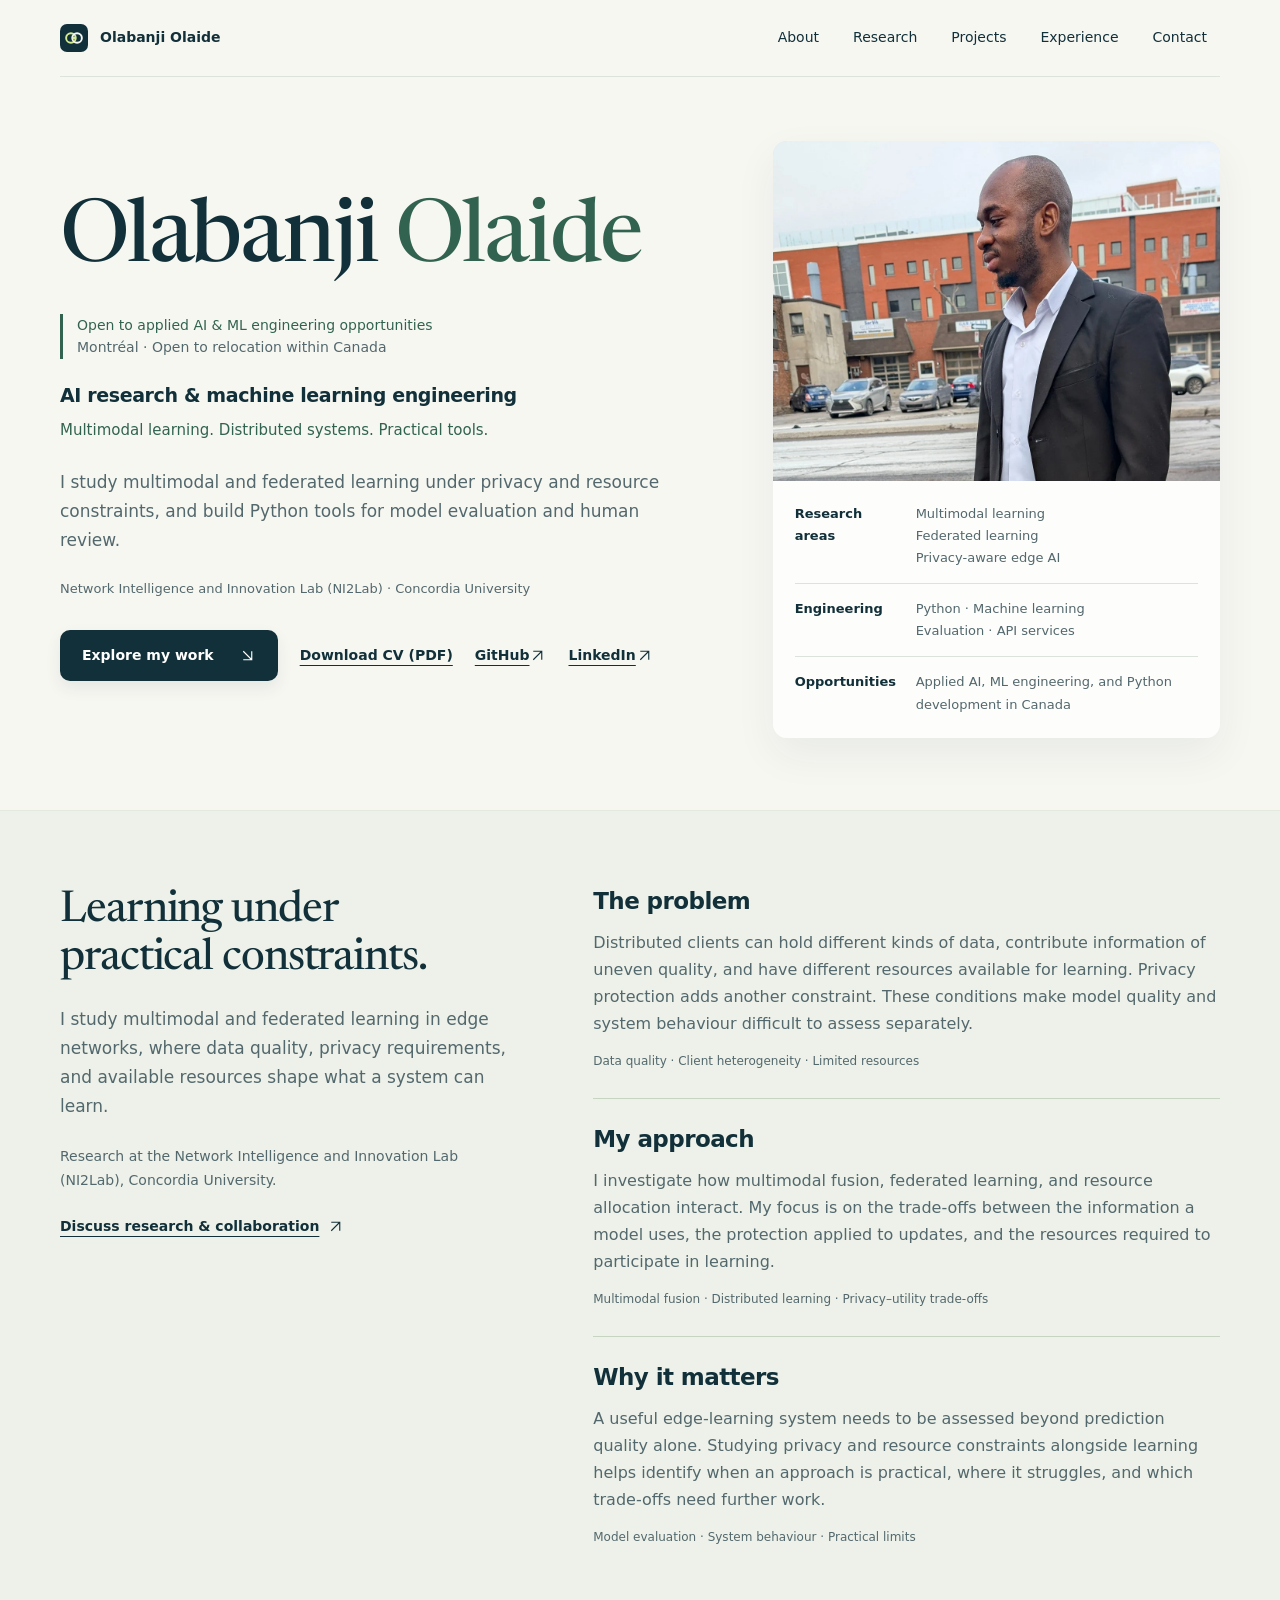
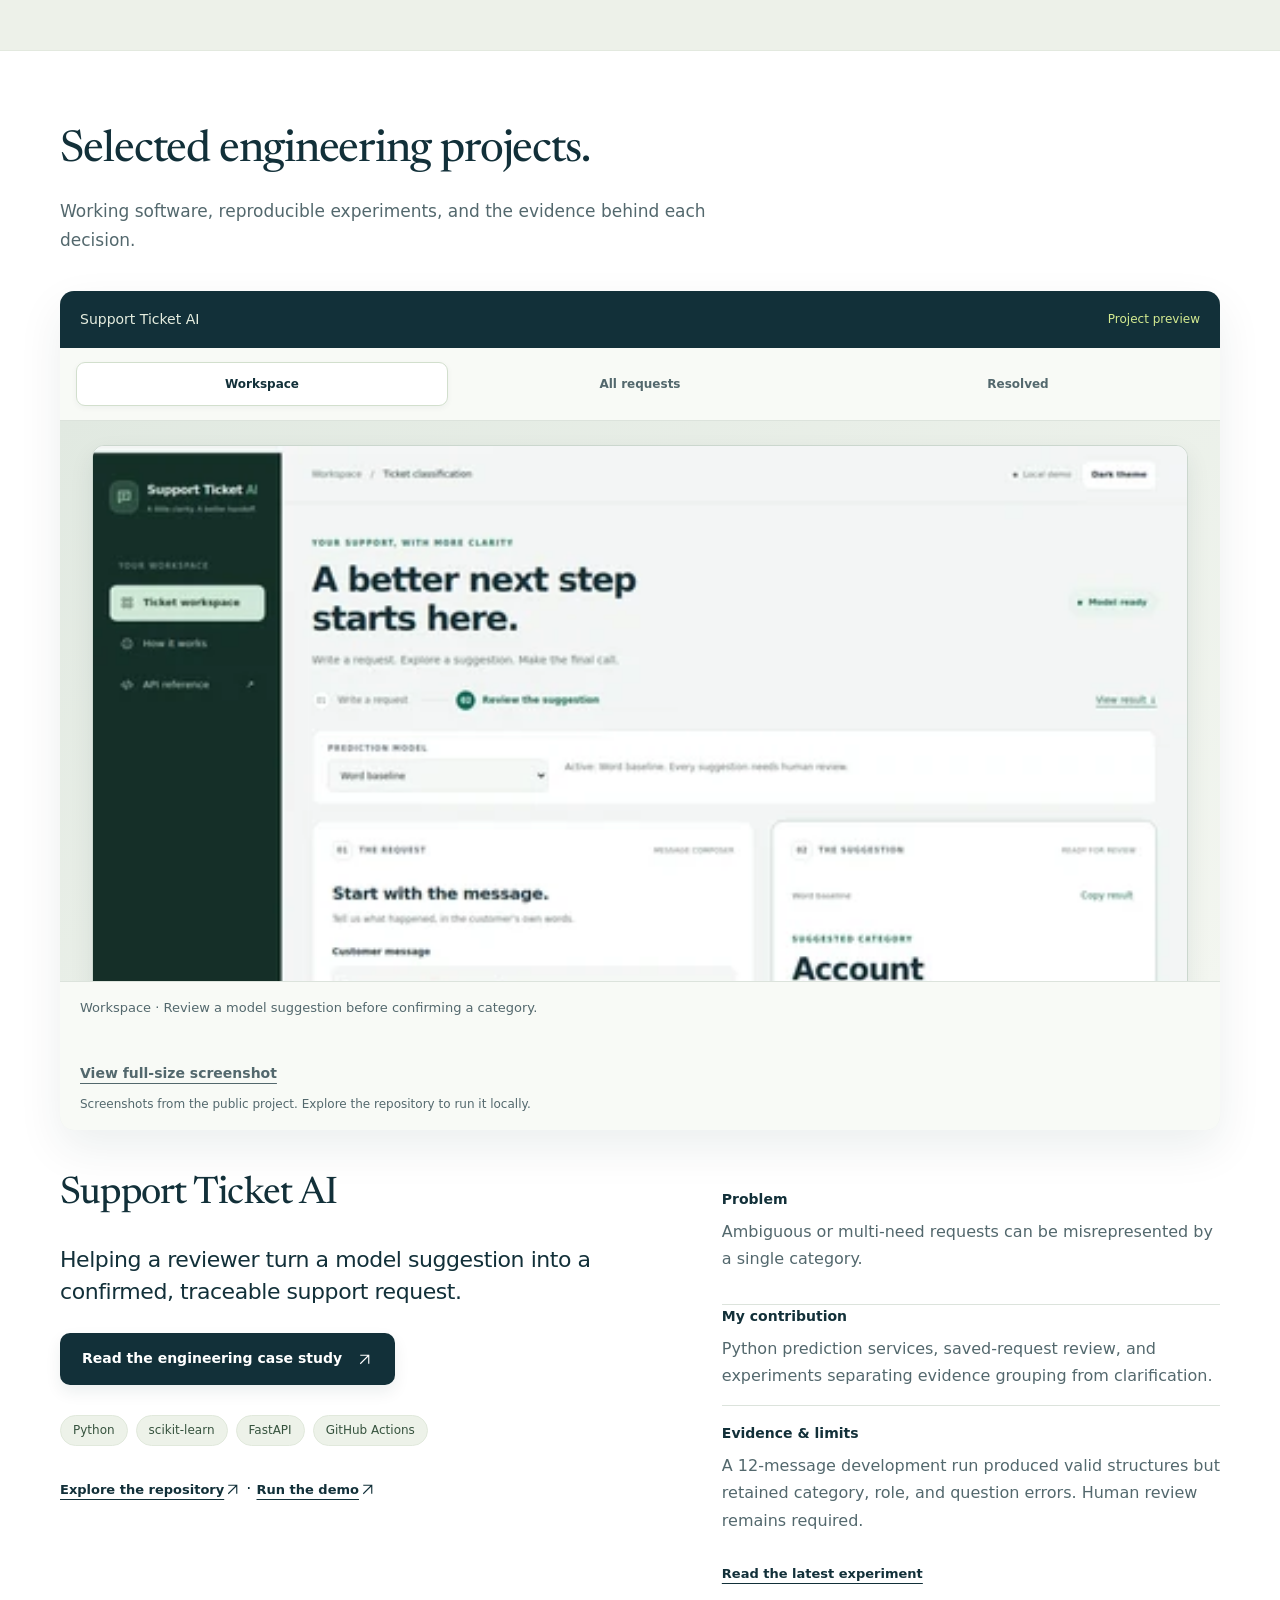
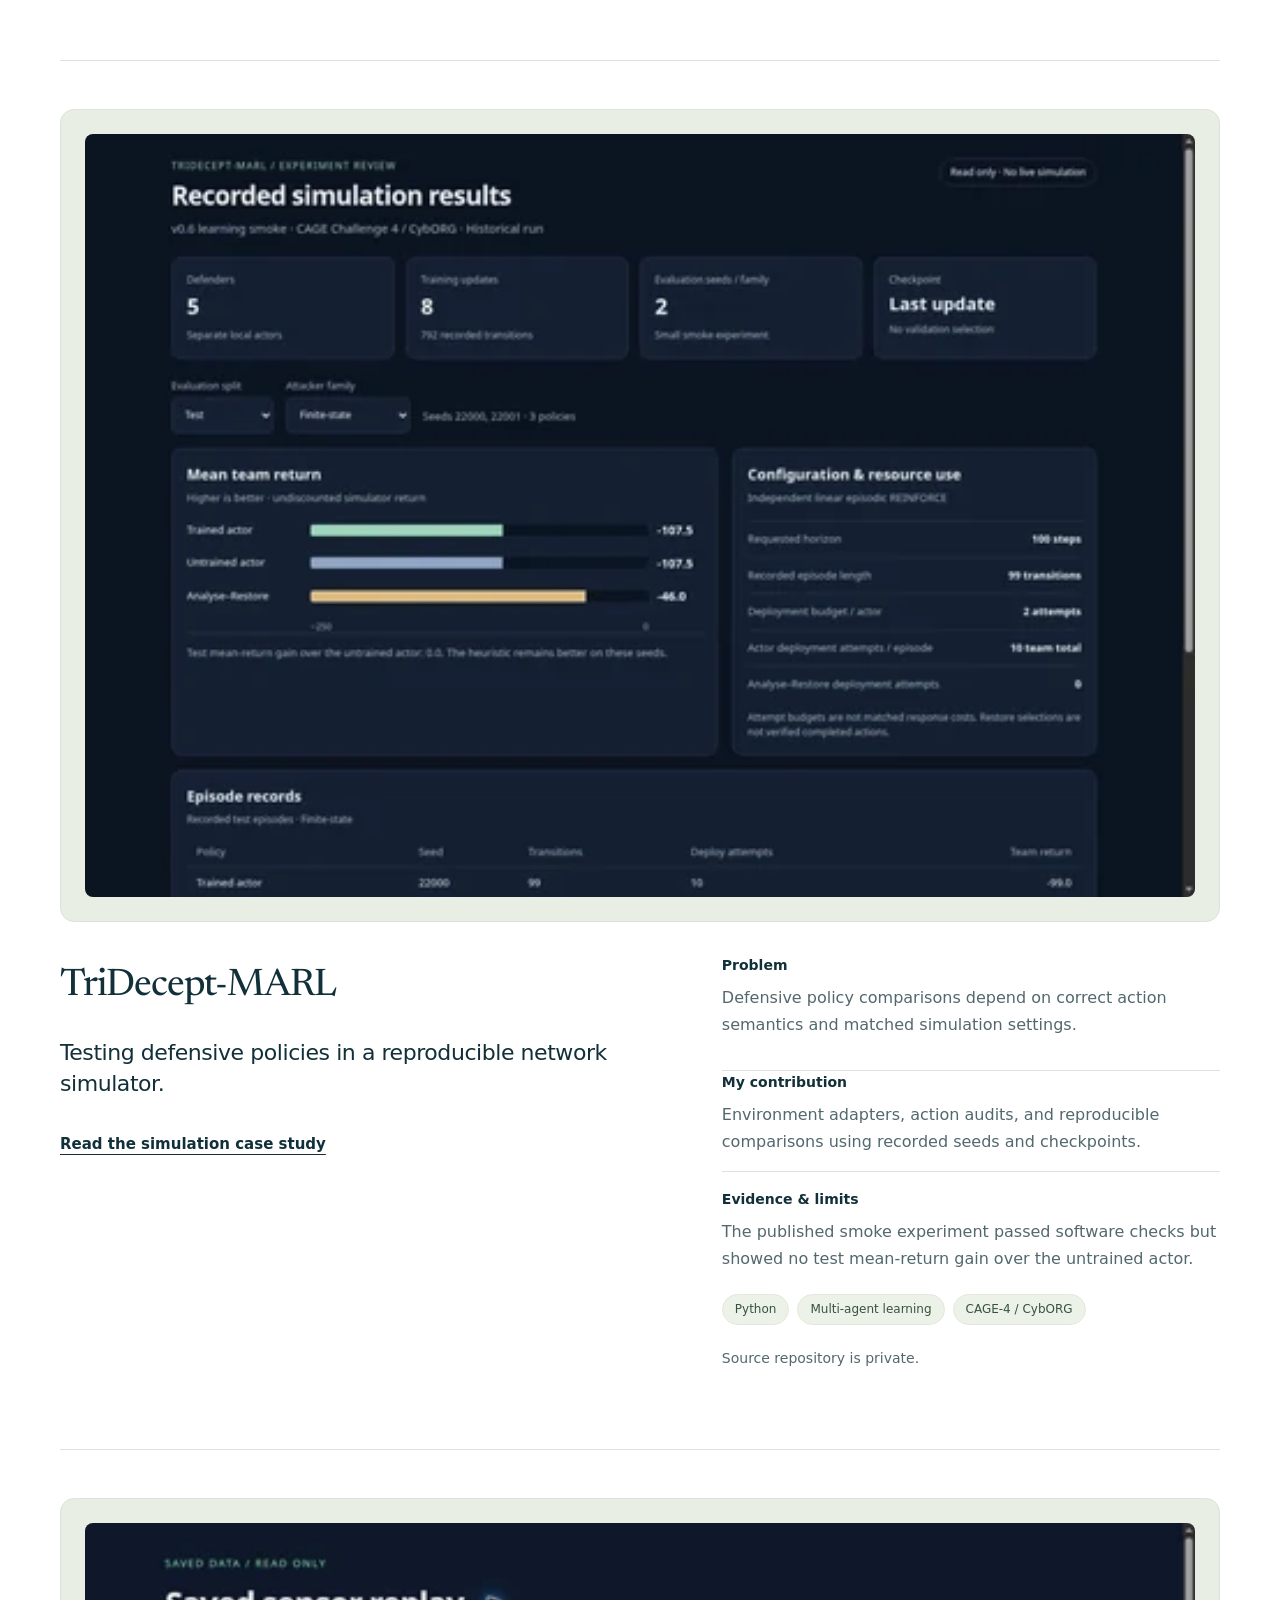
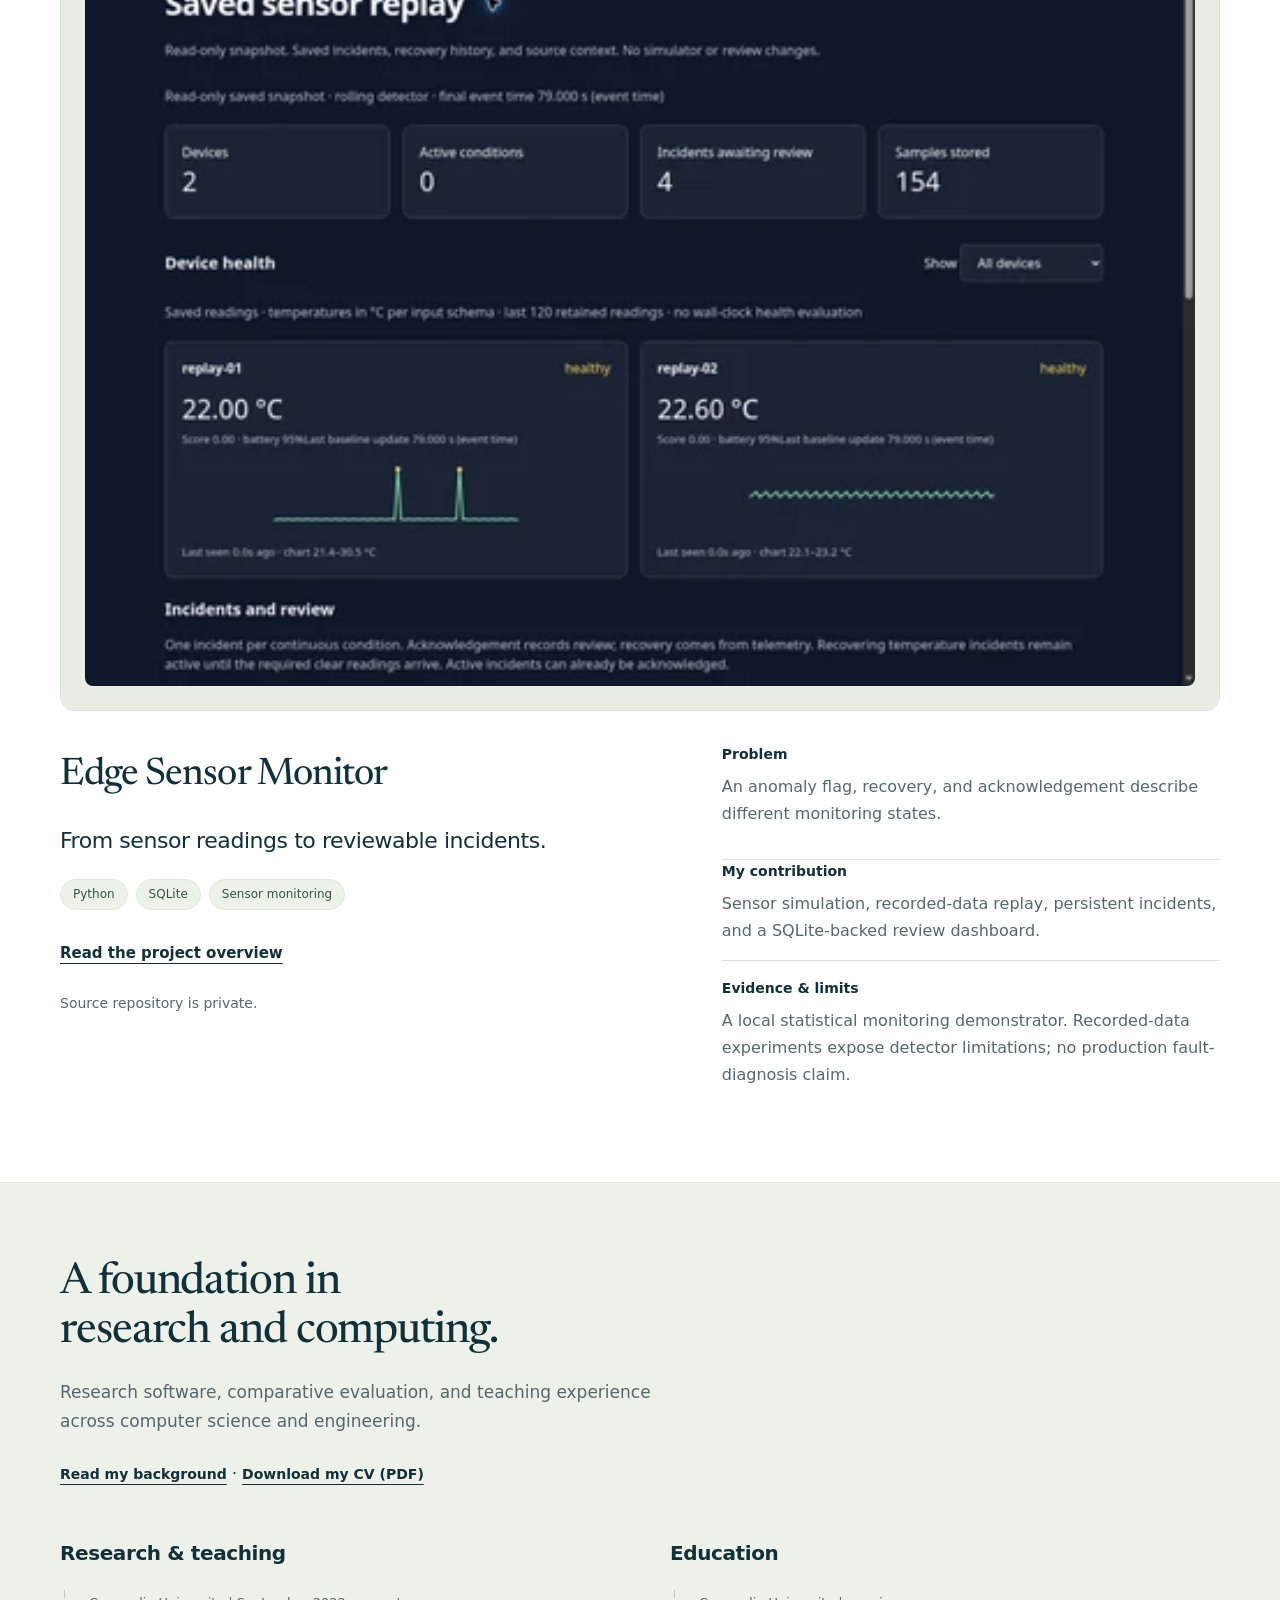
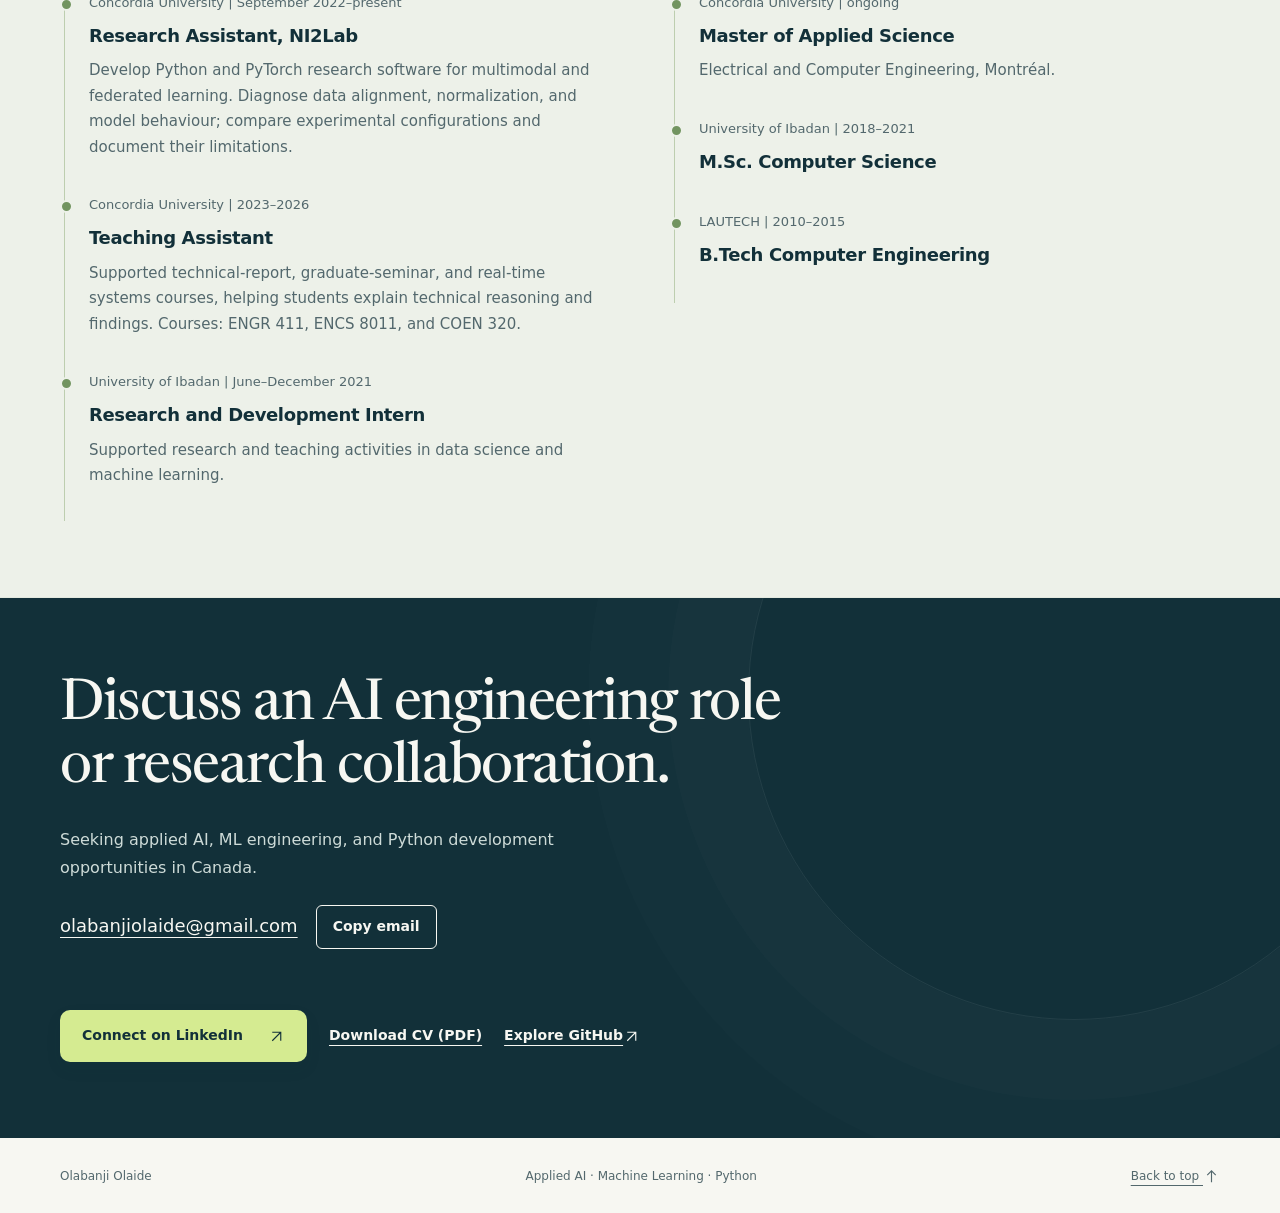
==== site/index.html @ 59ed2d23 "Unify branding and add recruiter contact, social card, and case-study zoom" ====
<!doctype html>
<html lang="en">
<head>
<meta charset="utf-8">
<meta name="viewport" content="width=device-width, initial-scale=1">
<meta name="description" content="AI research and machine learning engineering portfolio of Olabanji Olaide. Explore multimodal learning, Python projects, and a detailed Support Ticket AI case study.">
<meta name="theme-color" content="#132c34">
<title>Olabanji Olaide | AI Research &amp; ML Engineering</title>
<link rel="preload" href="fonts/newsreader.woff" as="font" type="font/woff" crossorigin>
<link rel="stylesheet" href="styles.css?v=20261116-cohesion">

<link rel="canonical" href="https://olabanjiolaide.github.io/olabanjiolaide/">
<link rel="icon" href="favicon.svg?v=20261116-green" type="image/svg+xml">
<meta property="og:type" content="website">
<meta property="og:site_name" content="Olabanji Olaide">
<meta property="og:title" content="Olabanji Olaide | AI Research &amp; ML Engineering">
<meta property="og:description" content="AI research and machine learning engineering portfolio of Olabanji Olaide. Explore multimodal learning, Python projects, and a detailed Support Ticket AI case study.">
<meta property="og:url" content="https://olabanjiolaide.github.io/olabanjiolaide/">
<meta property="og:image" content="https://olabanjiolaide.github.io/olabanjiolaide/images/portfolio-social.png">


<meta property="og:image:width" content="1200"><meta property="og:image:height" content="630"><meta property="og:image:alt" content="Olabanji Olaide — AI research and machine learning engineering. Python, PyTorch, FastAPI."><meta name="twitter:card" content="summary_large_image"><meta name="twitter:image" content="https://olabanjiolaide.github.io/olabanjiolaide/images/portfolio-social.png"></head>
<body>
<div class="reading-progress" aria-hidden="true"></div>
<a class="skip" href="#main">Skip to content</a>
<header class="wrap"><a href="#main" class="brand">
  <svg width="28" height="28" viewBox="0 0 32 32" fill="none" aria-hidden="true">
    <rect width="32" height="32" rx="8" fill="#123039"/>
    <circle cx="12.5" cy="16" r="5.5" stroke="#d5eb91" stroke-width="2.2"/>
    <circle cx="19.5" cy="16" r="5.5" stroke="#f7f7f2" stroke-width="2.2"/>
    <circle cx="16" cy="16" r="1.8" fill="#d5eb91"/>
  </svg>
  <span>Olabanji Olaide</span>
</a><nav aria-label="Main navigation"><a href="about.html">About</a><a href="#research">Research</a><a href="#work">Projects</a><a href="#experience">Experience</a><a href="#connect">Contact</a></nav></header>
<main id="main" tabindex="-1">
<section class="hero wrap" aria-labelledby="profile-title">
<div><h1 id="profile-title">Olabanji <em>Olaide</em></h1><p class="availability">Open to applied AI &amp; ML engineering opportunities <span>Montréal · Open to relocation within Canada</span></p><p class="role">AI research &amp; machine learning engineering</p><p class="hero-note">Multimodal learning. Distributed systems. Practical tools.</p><p class="intro">I study multimodal and federated learning under privacy and resource constraints, and build Python tools for model evaluation and human review.</p><p class="affiliation">Network Intelligence and Innovation Lab (NI2Lab) · Concordia University</p><div class="actions"><a class="button" href="#work">Explore my work <span aria-hidden="true"><svg class="icon-arrow" viewBox="0 0 24 24" fill="none" stroke="currentColor" stroke-width="1.6" aria-hidden="true"><path d="m6 6 12 12M6 18h12V6"/></svg></span></a><a class="text-link" href="documents/Olabanji_Olaide_CV.pdf" download>Download CV (PDF)</a><a class="text-link" href="https://github.com/olabanjiolaide">GitHub <svg class="icon-arrow" viewBox="0 0 24 24" fill="none" stroke="currentColor" stroke-width="1.6" aria-hidden="true"><path d="M6 18 18 6M6 6h12v12"/></svg></a><a class="text-link" href="https://www.linkedin.com/in/olabanji-olaide-239104b0/">LinkedIn <svg class="icon-arrow" viewBox="0 0 24 24" fill="none" stroke="currentColor" stroke-width="1.6" aria-hidden="true"><path d="M6 18 18 6M6 6h12v12"/></svg></a></div></div>
<aside class="profile-panel" aria-label="Profile at a glance"><div class="portrait"><picture><source srcset="images/olabanji-olaide.webp" type="image/webp"><img src="images/olabanji-olaide.jpg" alt="Olabanji Olaide wearing a dark suit outdoors" width="1152" height="2048" fetchpriority="high" decoding="async"></picture></div><dl><div><dt>Research areas</dt><dd>Multimodal learning<br>Federated learning<br>Privacy-aware edge AI</dd></div><div><dt>Engineering</dt><dd>Python · Machine learning<br>Evaluation · API services</dd></div><div><dt>Opportunities</dt><dd>Applied AI, ML engineering, and Python development in Canada</dd></div></dl></aside>
</section>
<section id="research" class="research section-band" aria-labelledby="research-title"><div class="wrap"><div class="section-heading"><h2 id="research-title">Learning under practical constraints.</h2><p class="section-intro">I study multimodal and federated learning in edge networks, where data quality, privacy requirements, and available resources shape what a system can learn.</p><p class="research-context">Research at the Network Intelligence and Innovation Lab (NI2Lab), Concordia University.</p><a class="text-link" href="#connect">Discuss research &amp; collaboration <svg class="icon-arrow" viewBox="0 0 24 24" fill="none" stroke="currentColor" stroke-width="1.6" aria-hidden="true"><path d="M6 18 18 6M6 6h12v12"/></svg></a></div><div class="research-grid">
<article><h3>The problem</h3><p>Distributed clients can hold different kinds of data, contribute information of uneven quality, and have different resources available for learning. Privacy protection adds another constraint. These conditions make model quality and system behaviour difficult to assess separately.</p><p class="theme-detail">Data quality · Client heterogeneity · Limited resources</p></article>
<article><h3>My approach</h3><p>I investigate how multimodal fusion, federated learning, and resource allocation interact. My focus is on the trade-offs between the information a model uses, the protection applied to updates, and the resources required to participate in learning.</p><p class="theme-detail">Multimodal fusion · Distributed learning · Privacy–utility trade-offs</p></article>
<article><h3>Why it matters</h3><p>A useful edge-learning system needs to be assessed beyond prediction quality alone. Studying privacy and resource constraints alongside learning helps identify when an approach is practical, where it struggles, and which trade-offs need further work.</p><p class="theme-detail">Model evaluation · System behaviour · Practical limits</p></article>
</div></div></section>
<section id="work" class="work"><div class="wrap"><div class="section-heading"><h2>Selected engineering projects.</h2><p class="section-intro">Working software, reproducible experiments, and the evidence behind each decision.</p></div>
<div class="project-showcase"><figure class="project-preview interactive-preview"><div class="preview-topbar"><span>Support Ticket AI</span><span class="preview-status">Project preview</span></div><div class="preview-controls" role="group" aria-label="Choose a project screenshot" hidden><button type="button" data-view="workspace" aria-pressed="true" aria-controls="project-screen">Workspace</button><button type="button" data-view="requests" aria-pressed="false" aria-controls="project-screen">All requests</button><button type="button" data-view="resolved" aria-pressed="false" aria-controls="project-screen">Resolved</button></div><div class="preview-stage"><a href="https://github.com/olabanjiolaide/support-ticket-ai" aria-label="Explore Support Ticket AI on GitHub"><img width="1440" height="1394" id="project-screen" src="images/workspace-modern-light-1440.webp" srcset="images/workspace-modern-light-480.webp 480w, images/workspace-modern-light-800.webp 800w, images/workspace-modern-light-1440.webp 1440w" sizes="(max-width: 600px) calc(100vw - 36px), (max-width: 1164px) calc(100vw - 64px), 1100px" alt="Support Ticket AI workspace for reviewing a model suggestion" loading="lazy" decoding="async"></a></div><figcaption id="preview-caption" aria-live="polite">Workspace · Review a model suggestion before confirming a category.</figcaption><p class="preview-disclosure"><a id="preview-full" href="https://raw.githubusercontent.com/olabanjiolaide/support-ticket-ai/main/docs/images/workspace-modern-light.png">View full-size screenshot</a><br>Screenshots from the public project. Explore the repository to run it locally.</p></figure><article class="project"><div><h3>Support Ticket AI</h3><p class="project-lead">Helping a reviewer turn a model suggestion into a confirmed, traceable support request.</p><a class="button case-study-button" href="support-ticket-ai.html">Read the engineering case study <svg class="icon-arrow" viewBox="0 0 24 24" fill="none" stroke="currentColor" stroke-width="1.6" aria-hidden="true"><path d="M6 18 18 6M6 6h12v12"/></svg></a><div class="tags"><span>Python</span><span>scikit-learn</span><span>FastAPI</span><span>GitHub Actions</span></div><a class="text-link" href="https://github.com/olabanjiolaide/support-ticket-ai">Explore the repository <svg class="icon-arrow" viewBox="0 0 24 24" fill="none" stroke="currentColor" stroke-width="1.6" aria-hidden="true"><path d="M6 18 18 6M6 6h12v12"/></svg></a> · <a class="text-link" href="https://github.com/olabanjiolaide/support-ticket-ai/blob/main/docs/07-running-the-demo.md">Run the demo <svg class="icon-arrow" viewBox="0 0 24 24" fill="none" stroke="currentColor" stroke-width="1.6" aria-hidden="true"><path d="M6 18 18 6M6 6h12v12"/></svg></a></div><div class="project-detail"><dl class="project-summary"><div><dt>Problem</dt><dd>Ambiguous or multi-need requests can be misrepresented by a single category.</dd></div><div><dt>My contribution</dt><dd>Python prediction services, saved-request review, and experiments separating evidence grouping from clarification.</dd></div><div><dt>Evidence &amp; limits</dt><dd>A 12-message development run produced valid structures but retained category, role, and question errors. Human review remains required.</dd></div></dl><a class="text-link" href="support-ticket-ai.html#followup">Read the latest experiment</a></div></article></div><article class="project-secondary" aria-labelledby="tridecept-title"><a class="tri-project-preview" href="tridecept-marl.html" aria-label="Read the TriDecept-MARL simulation case study"><img src="images/tridecept-results-viewer-1348.webp" srcset="images/tridecept-results-viewer-480.webp 480w, images/tridecept-results-viewer-800.webp 800w, images/tridecept-results-viewer-1348.webp 1348w" sizes="(max-width: 600px) calc(100vw - 36px), (max-width: 1164px) calc(100vw - 64px), 1100px" width="1348" height="926" alt="TriDecept recorded-results viewer comparing trained, untrained, and Analyse–Restore policies on the historical v0.6 smoke experiment" loading="lazy" decoding="async"></a><div><h3 id="tridecept-title">TriDecept-MARL</h3><p class="project-lead">Testing defensive policies in a reproducible network simulator.</p><a class="text-link" href="tridecept-marl.html">Read the simulation case study</a></div><div><dl class="project-summary"><div><dt>Problem</dt><dd>Defensive policy comparisons depend on correct action semantics and matched simulation settings.</dd></div><div><dt>My contribution</dt><dd>Environment adapters, action audits, and reproducible comparisons using recorded seeds and checkpoints.</dd></div><div><dt>Evidence &amp; limits</dt><dd>The published smoke experiment passed software checks but showed no test mean-return gain over the untrained actor.</dd></div></dl><div class="tags"><span>Python</span><span>Multi-agent learning</span><span>CAGE-4 / CybORG</span></div><p class="private-source">Source repository is private.</p></div></article><article class="project-secondary edge-project" aria-labelledby="edge-project-title"><a class="edge-project-preview" href="edge-sensor-monitor.html" aria-label="Read the Edge Sensor Monitor project overview"><img src="images/edge-sensor-dashboard-1348.webp" srcset="images/edge-sensor-dashboard-480.webp 480w, images/edge-sensor-dashboard-800.webp 800w, images/edge-sensor-dashboard-1348.webp 1348w" sizes="(max-width: 600px) calc(100vw - 36px), (max-width: 1164px) calc(100vw - 64px), 1100px" width="1348" height="926" alt="Edge Sensor Monitor read-only dashboard showing synthetic replay fleet metrics and device temperature charts" loading="lazy" decoding="async"></a><div><h3 id="edge-project-title">Edge Sensor Monitor</h3><p class="project-lead">From sensor readings to reviewable incidents.</p><div class="tags"><span>Python</span><span>SQLite</span><span>Sensor monitoring</span></div><a class="text-link" href="edge-sensor-monitor.html">Read the project overview</a><p class="private-source">Source repository is private.</p></div><div><dl class="project-summary"><div><dt>Problem</dt><dd>An anomaly flag, recovery, and acknowledgement describe different monitoring states.</dd></div><div><dt>My contribution</dt><dd>Sensor simulation, recorded-data replay, persistent incidents, and a SQLite-backed review dashboard.</dd></div><div><dt>Evidence &amp; limits</dt><dd>A local statistical monitoring demonstrator. Recorded-data experiments expose detector limitations; no production fault-diagnosis claim.</dd></div></dl></div></article></div></section>

<section id="experience" class="experience section-band" aria-labelledby="experience-title"><div class="wrap"><div class="section-heading"><h2 id="experience-title">A foundation in research and computing.</h2><p class="section-intro">Research software, comparative evaluation, and teaching experience across computer science and engineering.</p><a class="text-link" href="about.html">Read my background</a> · <a class="text-link" href="documents/Olabanji_Olaide_CV.pdf" download>Download my CV (PDF)</a></div><div class="experience-grid"><div><h3>Research &amp; teaching</h3><article class="experience-row"><p class="entry-label">Concordia University | <time datetime="2022-09">September 2022</time>–present</p><h4>Research Assistant, NI2Lab</h4><p>Develop Python and PyTorch research software for multimodal and federated learning. Diagnose data alignment, normalization, and model behaviour; compare experimental configurations and document their limitations.</p></article><article class="experience-row"><p class="entry-label">Concordia University | 2023–2026</p><h4>Teaching Assistant</h4><p>Supported technical-report, graduate-seminar, and real-time systems courses, helping students explain technical reasoning and findings. Courses: ENGR 411, ENCS 8011, and COEN 320.</p></article><article class="experience-row"><p class="entry-label">University of Ibadan | June–December 2021</p><h4>Research and Development Intern</h4><p>Supported research and teaching activities in data science and machine learning.</p></article></div><div><h3>Education</h3><article class="experience-row"><p class="entry-label">Concordia University | ongoing</p><h4>Master of Applied Science</h4><p>Electrical and Computer Engineering, Montréal.</p></article><article class="experience-row"><p class="entry-label">University of Ibadan | 2018–2021</p><h4>M.Sc. Computer Science</h4></article><article class="experience-row"><p class="entry-label">LAUTECH | 2010–2015</p><h4>B.Tech Computer Engineering</h4></article></div></div></div></section><section id="connect" class="connect"><div class="wrap"><h2>Discuss an AI engineering role<br>or research collaboration.</h2><p>Seeking applied AI, ML engineering, and Python development opportunities in Canada.</p><div class="email-contact"><a href="mailto:olabanjiolaide@gmail.com">olabanjiolaide@gmail.com</a><button type="button" class="copy-email" hidden>Copy email</button><span class="copy-status" role="status" aria-live="polite"></span></div><div class="actions"><a class="button light" href="https://www.linkedin.com/in/olabanji-olaide-239104b0/">Connect on LinkedIn <svg class="icon-arrow" viewBox="0 0 24 24" fill="none" stroke="currentColor" stroke-width="1.6" aria-hidden="true"><path d="M6 18 18 6M6 6h12v12"/></svg></a><a class="text-link" href="documents/Olabanji_Olaide_CV.pdf" download>Download CV (PDF)</a><a class="text-link" href="https://github.com/olabanjiolaide">Explore GitHub <svg class="icon-arrow" viewBox="0 0 24 24" fill="none" stroke="currentColor" stroke-width="1.6" aria-hidden="true"><path d="M6 18 18 6M6 6h12v12"/></svg></a></div></div></section>
</main><footer class="wrap"><span>Olabanji Olaide</span><span>Applied AI · Machine Learning · Python</span><a href="#main">Back to top <svg class="icon-arrow" viewBox="0 0 24 24" fill="none" stroke="currentColor" stroke-width="1.6" aria-hidden="true"><path d="M12 20V4m-6 6 6-6 6 6"/></svg></a></footer>
<script src="script.js?v=20261116-images" defer></script>
<script src="enhancements.js?v=20261116-1" defer></script></body></html>
---- site/styles.css ----
:root{--ink:#123039;--muted:#53686d;--paper:#f7f7f2;--line:#dce3dc;--accent:#d5eb91;--green:#326351;--radius:18px}
*{box-sizing:border-box}html{scroll-behavior:smooth;scroll-padding-top:110px}body{margin:0;background:var(--paper);color:var(--ink);font:16px/1.7 system-ui,-apple-system,BlinkMacSystemFont,"Segoe UI",sans-serif}::selection{background:var(--accent);color:var(--ink)}a{color:inherit;text-underline-offset:5px}a:focus-visible{outline:3px solid var(--green);outline-offset:6px}h1,h2,h3,h4,p{margin-top:0}.wrap{width:min(1160px,calc(100% - 64px));margin:auto}.reading-progress{position:fixed;top:0;left:0;width:100%;height:3px;background:linear-gradient(90deg,#326351,#b8d567);transform:scaleX(0);transform-origin:left;z-index:100;pointer-events:none}
header{display:flex;justify-content:space-between;align-items:center;gap:24px;position:sticky;top:12px;z-index:30;margin-top:14px!important;padding:14px 22px;border:1px solid #dce3dcbf;border-radius:14px;background:#f7f7f2ed;backdrop-filter:blur(18px);box-shadow:0 6px 24px #183b2b06}.brand{display:flex;align-items:center;gap:12px;font-weight:800;font-size:24px;text-decoration:none;letter-spacing:-.04em}.brand span{font-size:13px;font-weight:650;letter-spacing:0}nav{display:flex;gap:8px;flex-wrap:wrap}nav a{position:relative;padding:8px 13px;text-decoration:none;font-size:13px;border-radius:8px;transition:background .2s,color .2s}nav a:hover,nav a[aria-current="location"]{background:#e5ecdf;color:#244f3d}
.hero{position:relative;display:grid;grid-template-columns:1.45fr 1fr;gap:70px;align-items:center;padding-top:80px;padding-bottom:85px;isolation:isolate}.hero:before{content:"";position:absolute;inset:0 -25px;z-index:-1;background:radial-gradient(ellipse at 88% 32%,#dfebd4 0,transparent 56%);pointer-events:none}.eyebrow{font-size:10px;letter-spacing:.14em;font-weight:750;margin-bottom:25px}.hero .eyebrow{display:inline-block;padding:7px 12px;border:1px solid var(--line);border-radius:30px;background:#ffffff70}h1{font-size:clamp(44px,5.7vw,76px);line-height:1.05;letter-spacing:-.06em;font-weight:600;margin-bottom:26px}h1 em{font-family:Georgia,serif;font-weight:400;white-space:nowrap;color:var(--green)}.role{font-size:19px;font-weight:600;line-height:1.5;letter-spacing:-.025em}.status-dot{display:inline-block;width:8px;height:8px;background:#557d4e;border-radius:50%;margin-right:10px;box-shadow:0 0 0 5px #dfe9d7}.intro{font-size:17px;color:var(--muted);max-width:600px}.affiliation{font-size:12px;color:var(--muted);max-width:510px;border-left:2px solid #a7c48b;padding-left:13px;margin-top:23px}.actions{display:flex;align-items:center;gap:22px;flex-wrap:wrap;margin-top:30px}.button{display:inline-flex;align-items:center;justify-content:space-between;gap:25px;padding:14px 22px;border-radius:10px;background:var(--ink);color:white;text-decoration:none;font-size:13px;font-weight:650;box-shadow:0 7px 16px #12303914;transition:transform .2s,box-shadow .2s,background .2s}.button span{transition:transform .2s}.button:hover{transform:translateY(-3px);box-shadow:0 10px 24px #12303925;background:#245149}.button:hover span{transform:translate(2px,2px)}.text-link{font-size:13px;font-weight:650;transition:color .2s}.text-link:hover{color:var(--green)}
.profile-panel{position:relative;align-self:center;border:1px solid #fff;border-radius:var(--radius);background:#ffffffb8;overflow:hidden;box-shadow:0 24px 65px #17352b12,0 4px 12px #17352b05;transform:rotate(1deg);transition:transform .4s,box-shadow .4s}.profile-panel:hover{transform:rotate(0);box-shadow:0 28px 70px #17352b1c}.portrait{height:320px;overflow:hidden;background:#dfe7e7;position:relative}.portrait:after{content:"";position:absolute;inset:65% 0 0;background:linear-gradient(transparent,#12303966);pointer-events:none}.portrait img{width:100%;height:100%;display:block;object-fit:cover;object-position:62% 0%;transition:transform .8s}.profile-panel:hover .portrait img{transform:scale(1.025)}.portrait-label{position:absolute;bottom:16px;left:20px;z-index:1;color:white;font:9px/1.5 ui-monospace,monospace;letter-spacing:.16em}
dl{margin:0;padding:8px 22px}dl>div{display:grid;grid-template-columns:105px 1fr;gap:16px;padding:14px 0;border-top:1px solid var(--line);font-size:12px}dl>div:first-child{border:0}dt{font-weight:700}dd{margin:0;color:var(--muted)}
section{scroll-margin-top:110px}.section-band,.work{padding:76px 0}.section-band{background:#edf1e9;border-top:1px solid #e3e9df;border-bottom:1px solid #e3e9df}.section-heading{max-width:760px}.section-heading h2{font-size:clamp(29px,3.4vw,43px);line-height:1.2;letter-spacing:-.045em;font-weight:550;margin-bottom:20px}.section-heading .eyebrow{color:var(--green);margin-bottom:15px}.section-intro{max-width:650px;color:var(--muted)}.research-grid{display:grid;grid-template-columns:repeat(3,minmax(0,1fr));gap:22px;margin-top:34px}.research-grid article{padding:28px 25px 24px;border:1px solid #dce4d7;border-radius:var(--radius);background:linear-gradient(140deg,#ffffffeb,#f6f9f1);transition:transform .25s,box-shadow .25s,border-color .25s}.research-grid article:hover{transform:translateY(-7px);border-color:#a8c28d;box-shadow:0 18px 35px #244f3d0c}.theme-number{display:grid;place-items:center;width:38px;height:38px;border-radius:12px;background:#e4edd9;color:var(--green);font:12px ui-monospace,monospace}.research-grid h3{font-size:21px;line-height:1.3;letter-spacing:-.025em;margin:23px 0 15px}.research-grid p{color:var(--muted);font-size:14px}.research-grid .theme-detail{padding-top:17px;border-top:1px solid var(--line);font-size:10px;margin-top:25px;margin-bottom:0}
.work{background:#fff}.project-showcase{display:grid;grid-template-columns:1fr 1.05fr;gap:46px;align-items:start;margin-top:36px}.project-preview{margin:0;position:sticky;top:110px;border:1px solid var(--line);border-radius:var(--radius);background:#f0f3f1;overflow:hidden;box-shadow:0 18px 40px #183b2b08;transition:box-shadow .3s}.project-preview:hover{box-shadow:0 22px 48px #183b2b14}.project-preview a{display:block;overflow:hidden}.project-preview img{display:block;width:100%;height:auto;max-height:620px;aspect-ratio:9/10;object-fit:contain;object-position:top;transition:transform .5s}.project-preview:hover img{transform:scale(1.015)}figcaption{padding:14px 18px;border-top:1px solid var(--line);font-size:10px;color:var(--muted)}.project h3{font-size:32px;letter-spacing:-.04em;margin-bottom:17px}.project .eyebrow{margin-bottom:14px}.project p{color:var(--muted)}.tags{display:flex;flex-wrap:wrap;gap:8px;margin:22px 0}.tags span{background:#edf2e9;border:1px solid #e1e9dc;border-radius:20px;padding:4px 12px;font-size:10px;color:#36533e}.project-detail{padding:24px;background:#f5f7f2;border:1px solid #e8eee3;border-radius:14px;margin-top:26px}.project-detail h4{font-size:14px}.project-detail ul{padding-left:18px;font-size:13px}.project-detail li{margin:9px 0}.scope{font-size:12px;border-top:1px solid var(--line);padding-top:17px}.project-detail>a{font-size:12px;font-weight:650}
.experience-grid{display:grid;grid-template-columns:1fr 1fr;gap:60px;margin-top:35px}.experience-grid h3{font-size:18px}.experience-row{position:relative;border-left:1px solid #bdceaf;margin-left:4px;padding:3px 0 25px 24px}.experience-row:before{content:"";position:absolute;left:-5px;top:8px;width:9px;height:9px;background:#729460;border:2px solid #edf1e9;border-radius:50%}.entry-label{font-size:9px;letter-spacing:.12em;color:var(--muted);margin-bottom:7px}.experience-row h4{font-size:16px;font-weight:600;margin-bottom:7px}.experience-row p:last-child{font-size:13px;color:var(--muted);margin-bottom:0}
.connect{position:relative;overflow:hidden;padding:76px 0;background:var(--ink);color:var(--paper);isolation:isolate}.connect:after{content:"";position:absolute;right:-120px;top:-230px;width:650px;height:650px;border:1px solid #ffffff12;border-radius:50%;box-shadow:0 0 0 80px #ffffff03,0 0 0 160px #ffffff02;z-index:-1;pointer-events:none}.connect .eyebrow{color:var(--accent)}.connect h2{font-size:clamp(35px,4.5vw,58px);font-weight:500;line-height:1.1;letter-spacing:-.045em;margin-bottom:26px}.connect p:not(.eyebrow){max-width:550px;color:#cedbd8}.light{background:var(--accent);color:var(--ink)}.light:hover{background:#e3f4b6}.connect .text-link:hover{color:var(--accent)}.connect a:focus-visible{outline-color:var(--accent)}footer{display:flex;justify-content:space-between;gap:20px;flex-wrap:wrap;padding:28px 0;font-size:11px;color:var(--muted)}.skip{position:fixed;left:16px;top:-100px;padding:10px;background:white;z-index:101}.skip:focus{top:10px}
@media(max-width:1000px){.hero{gap:35px;grid-template-columns:1.3fr 1fr}dl>div{grid-template-columns:90px 1fr;gap:10px}.research-grid{gap:15px}.research-grid article{padding:24px 20px}nav a{padding:8px 10px}.project-showcase{gap:28px}}
@media(max-width:800px){.hero{grid-template-columns:1fr;padding-top:50px;padding-bottom:55px;gap:38px}.profile-panel{display:grid;grid-template-columns:1fr 1.1fr;transform:none;max-width:650px}.portrait{height:100%;min-height:300px}.profile-panel dl{align-self:center}.profile-panel dl>div{grid-template-columns:1fr;gap:3px}.research-grid{grid-template-columns:1fr}.research-grid article{display:block}.research-grid p{max-width:600px}.project-showcase{grid-template-columns:1fr}.project-preview{position:static;max-width:520px;width:100%;margin:auto}.project-preview img{max-height:430px;aspect-ratio:auto}.section-band,.work,.connect{padding:55px 0}.experience-grid{gap:30px}header{gap:12px;flex-wrap:wrap}.hero h1{font-size:58px}.research-grid h3{margin-top:15px}.research-grid .theme-detail{margin-top:18px}}
@media(max-width:480px){.wrap{width:calc(100% - 36px)}header{top:8px;padding:12px 14px;border-radius:12px}.brand{font-size:22px}.brand span{font-size:12px}nav{width:100%;justify-content:space-between;gap:0}nav a{font-size:11px;padding:5px 8px}.hero{padding-top:36px;gap:28px}.hero h1{font-size:46px}.hero .eyebrow{font-size:8px;letter-spacing:.08em;padding:6px 9px}.role{font-size:17px}.intro{font-size:16px}.affiliation{font-size:11px}.profile-panel{grid-template-columns:1fr}.portrait{height:330px;min-height:0}.profile-panel dl>div{grid-template-columns:95px 1fr;gap:12px}.section-heading h2{font-size:29px}.section-band,.work,.connect{padding:42px 0}.experience-grid{grid-template-columns:1fr;gap:18px}.actions{gap:18px}.actions .button{width:100%;justify-content:center}.project h3{font-size:28px}.project .text-link{line-height:2}.project-detail{padding:20px}.project-preview img{max-height:360px}footer{flex-direction:column;gap:10px}.eyebrow{font-size:9px}}
@media(prefers-reduced-motion:reduce){html{scroll-behavior:auto}*,*:before,*:after{animation:none!important;transition:none!important}.profile-panel,.profile-panel:hover,.research-grid article:hover,.button:hover{transform:none}.profile-panel:hover img,.project-preview:hover img{transform:none}}

/* 21st.dev preview pattern, adapted for a static academic portfolio.
   UI/UX Pro Max: readable type, generous targets, stable interaction. */
:root{--space-1:8px;--space-2:16px;--space-3:24px;--space-4:32px;--space-5:48px;--space-6:64px}
header{padding:12px 18px}nav a{min-height:44px;display:inline-flex;align-items:center;font-size:14px}.brand span{font-size:14px}.hero{gap:64px;padding-top:64px;padding-bottom:72px}.hero h1{font-size:clamp(48px,5.7vw,76px);text-wrap:balance;max-width:620px}.hero .eyebrow{font-size:11px;letter-spacing:.1em}.hero-note{font-size:14px;color:var(--green);font-weight:500;margin-top:-7px;margin-bottom:24px}.role{margin-bottom:16px}.affiliation{font-size:13px}.button{min-height:48px;font-size:14px}.text-link{display:inline-flex;align-items:center;min-height:44px;font-size:14px}.profile-panel{transform:none}.profile-panel:hover{transform:translateY(-3px)}.profile-panel dd,.profile-panel dt{font-size:13px}.portrait{height:340px}.portrait-label{font-size:10px}.eyebrow{font-size:12px}.section-heading h2{text-wrap:balance}.section-intro{font-size:17px}.research-grid{gap:20px}.research-grid article{padding:28px;box-shadow:0 4px 12px #12303903}.research-grid p{font-size:16px}.research-grid .theme-detail{font-size:12px}.theme-number{font-size:13px}.tags span{font-size:12px}.project-detail ul{font-size:15px}.project-detail h4{font-size:16px}.scope,.project-detail>a{font-size:14px}.entry-label{font-size:12px;letter-spacing:.08em}.experience-row p:last-child{font-size:15px}.experience-row h4{font-size:18px}.experience-grid h3{font-size:20px}.experience-row{padding-bottom:32px}footer{font-size:12px}
.project-showcase{grid-template-columns:1.1fr 1fr;gap:40px}.interactive-preview{background:#eaf0ec;border-radius:20px;box-shadow:0 20px 55px #12303914;overflow:hidden;border-color:#cfdcd3}.preview-topbar{display:flex;align-items:center;gap:16px;justify-content:space-between;padding:18px 20px;background:var(--ink);color:#e5eddf;font:10px/1.5 ui-monospace,monospace;letter-spacing:.08em}.window-dots{display:flex;gap:5px}.window-dots i{display:block;width:7px;height:7px;border-radius:50%;background:#91aa9a}.preview-status{color:#d5eb91;font-size:10px;letter-spacing:0}.preview-controls{display:flex;gap:6px;padding:14px 16px;background:#f8faf6;border-bottom:1px solid var(--line)}.preview-controls[hidden]{display:none}.preview-controls button{flex:1;min-height:44px;border:1px solid transparent;border-radius:9px;background:transparent;color:var(--muted);font:600 12px/1.4 system-ui,sans-serif;padding:8px 10px;cursor:pointer;transition:background .2s,color .2s,box-shadow .2s}.preview-controls button[aria-pressed="true"]{background:white;color:var(--ink);border-color:#d2dfcd;box-shadow:0 2px 6px #1230390c}.preview-controls button:hover{background:#e5ecdf;color:var(--ink)}.preview-controls button:focus-visible{outline:3px solid var(--green);outline-offset:2px}.preview-stage{height:480px;padding:20px 16px 0;overflow:hidden;background:linear-gradient(145deg,#e1e9e1,#f3f6f0)}.preview-stage a{display:block;min-height:100%;border:1px solid #cbd7ce;border-radius:12px 12px 0 0;overflow:hidden;box-shadow:0 10px 24px #12303915;background:white}.interactive-preview .preview-stage img{width:100%;height:auto;max-height:none;aspect-ratio:auto;object-fit:contain;object-position:top;transform:none}.interactive-preview:hover img{transform:none}.interactive-preview figcaption{min-height:70px;font-size:13px;line-height:1.6;background:#f8faf6;padding:16px 20px}.preview-disclosure{font-size:12px;color:var(--muted);line-height:1.6;padding:0 20px 16px;margin:0;background:#f8faf6}.preview-controls button:active{background:#dce7d4}.project .text-link{font-size:13px}
@media(max-width:1000px){.hero{gap:36px}.hero h1{font-size:60px}.project-showcase{gap:28px}.preview-status{display:none}.preview-stage{height:440px}.research-grid article{padding:24px}}
@media(max-width:800px){.hero{padding-top:48px;padding-bottom:56px;gap:32px}.project-showcase{grid-template-columns:1fr}.interactive-preview{max-width:620px}.preview-stage{height:440px}.profile-panel{grid-template-columns:1fr 1.1fr}.portrait{height:100%;min-height:320px}.preview-status{display:inline}.section-heading h2{font-size:36px}.research-grid{gap:16px}}
@media(max-width:480px){header{padding:10px 12px;gap:4px}.brand span{font-size:13px}nav a{font-size:12px;min-height:44px;padding:6px 8px}.hero h1{font-size:48px}.hero .eyebrow{font-size:10px;line-height:1.6;max-width:100%;letter-spacing:.04em}.hero-note{font-size:14px;max-width:280px}.role{font-size:18px}.hero .actions{gap:16px}.profile-panel{grid-template-columns:1fr}.portrait{height:330px;min-height:0}.section-heading h2{font-size:30px}.section-heading .eyebrow{font-size:11px}.research-grid article{padding:24px}.project-showcase{gap:28px}.preview-stage{height:340px;padding:14px 10px 0}.preview-controls{padding:10px;gap:4px}.preview-controls button{font-size:12px;padding:6px}.preview-topbar{padding:15px 14px;font-size:9px;gap:10px}.preview-status{display:none}.interactive-preview figcaption{font-size:13px}.project .text-link{font-size:13px}.project-detail{padding:20px}.project-detail ul{font-size:14px}.scope{font-size:13px}.experience-row p:last-child{font-size:15px}footer a{min-height:44px;display:inline-flex;align-items:center}}
@media(prefers-reduced-motion:reduce){.profile-panel:hover{transform:none}}

@media(max-width:800px){.hero:before{inset:0}.profile-panel .portrait{height:340px;min-height:0}}

/* Impeccable refinement: content-led editorial hierarchy, not decorative labels. */
@font-face{font-family:Newsreader;src:url("fonts/newsreader.woff") format("woff");font-style:normal;font-weight:200 800;font-display:swap}
:root{--ease-out:cubic-bezier(.23,1,.32,1);--motion-fast:160ms;--motion-medium:220ms}
h1,.section-heading h2,.connect h2{font-family:Newsreader,Georgia,serif;font-weight:450;letter-spacing:-.025em}
.hero h1{font-size:clamp(60px,6.8vw,88px);line-height:1.02;margin-bottom:28px}
.hero h1 em{font-family:inherit;font-style:normal;font-weight:450}
h3,h4,.project h3,.role{letter-spacing:-.02em}
.hero{padding-top:64px;align-items:center}
.hero:before{background:none}
.hero-note{font-size:15px}
.affiliation{border-left:0;padding-left:0;font-size:13px}
header{background:#f7f7f2;border:0;backdrop-filter:none;box-shadow:none;border-radius:0;border-bottom:1px solid var(--line);top:0;margin-top:0!important;padding:16px 0}
nav a[aria-current="location"]{background:none;border-radius:0;text-decoration:underline;text-decoration-thickness:2px;text-underline-offset:8px}
.section-heading h2{font-size:44px;line-height:1.1;max-width:540px;margin-bottom:22px}
.research .wrap{display:grid;grid-template-columns:.85fr 1.15fr;gap:70px;align-items:start}
.research-grid{display:block;margin:0}
.research-grid article{padding:26px 0;border:0;border-top:1px solid #c7d4c1;border-radius:0;box-shadow:none;background:none;transform:none}
.research-grid article:first-child{padding-top:0;border-top:0}
.research-grid article:hover{transform:none;box-shadow:none;border-color:#c7d4c1}
.research-grid h3{font-size:23px;margin:0 0 12px}
.research-grid p{font-size:16px;margin-bottom:14px}
.research-grid .theme-detail{border:0;padding:0;margin-top:0;font-size:12px}
.profile-panel{border:0;border-radius:14px;box-shadow:0 16px 42px #17352b10}
.profile-panel:hover{transform:none;box-shadow:0 16px 42px #17352b10}
.portrait:after{display:none}
.project-detail{border:0;border-radius:0;background:none;padding:24px 0 0;border-top:1px solid var(--line)}
.interactive-preview{border:0;border-radius:14px;box-shadow:0 18px 45px #12303914}
.project h3{font-size:32px}
.preview-topbar{font-family:inherit;font-size:11px;letter-spacing:.06em}
.icon-arrow{width:17px;height:17px;flex-shrink:0;display:inline-block;vertical-align:middle}
nav a{gap:6px}
.button,.preview-controls button{transition:transform var(--motion-fast) var(--ease-out),background-color var(--motion-fast),color var(--motion-fast),box-shadow var(--motion-fast)}
.button:active,.preview-controls button:active{transform:scale(.97)}
a{cursor:pointer}
a:focus-visible,button:focus-visible{outline:2px solid var(--green);outline-offset:5px}
html{scrollbar-color:#8caa92 #edf1e9;scrollbar-width:thin}
@media(hover:none),(pointer:coarse){.button:hover{transform:none;box-shadow:0 7px 16px #12303914;background:var(--ink)}.button.light:hover{background:var(--accent);color:var(--ink)}.button:hover span,.profile-panel:hover img,.project-preview:hover img{transform:none}.research-grid article:hover{transform:none}}
@media(hover:hover) and (pointer:fine){.button:hover{transform:translateY(-2px)}.profile-panel:hover .portrait img{transform:scale(1.02)}}
@media(max-width:1000px){.research .wrap{gap:40px}.hero h1{font-size:72px}.section-heading h2{font-size:40px}}
@media(max-width:800px){.research .wrap{grid-template-columns:1fr;gap:30px}.hero h1{font-size:72px}.section-heading h2{font-size:40px}.research-grid{display:grid;grid-template-columns:1fr;gap:0}.research-grid article:first-child{border-top:1px solid #c7d4c1;padding-top:24px}}
@media(max-width:480px){header{padding:12px 0}.hero{padding-top:36px}.hero h1{font-size:60px}.hero-note{font-size:14px}.section-heading h2{font-size:36px}.research-grid h3{font-size:22px}.project h3{font-size:29px}.button:active,.preview-controls button:active{transform:scale(.98)}}
@media(prefers-reduced-motion:reduce){.button:active,.preview-controls button:active,.button:hover,.profile-panel:hover .portrait img{transform:none!important}}

/* Case study: evidence-led reading layout. */
.case-study{max-width:1100px;padding-top:60px;padding-bottom:48px}.case-intro{max-width:780px;margin-bottom:52px}.case-intro h1{font-size:clamp(46px,6vw,76px);line-height:1.1;margin-bottom:20px}.case-deck{font-size:24px;line-height:1.4;color:var(--green)}.case-intro>p:not(.case-deck){max-width:70ch;color:var(--muted)}.case-section{display:grid;grid-template-columns:.75fr 1.65fr;gap:48px;padding:36px 0;border-top:1px solid var(--line)}.case-section h2{font:450 32px/1.15 Newsreader,Georgia,serif;letter-spacing:-.02em;margin:0}.case-section p{max-width:72ch;color:var(--muted)}.case-decisions{padding:0}.case-decisions>div{display:block;padding:0 0 20px;border:0;font-size:16px}.case-decisions dt{margin-bottom:6px}.case-decisions dd{color:var(--muted)}.case-links{margin:0;padding-left:18px}.case-links li{margin:0 0 14px}.case-links a{line-height:1.7}.table-scroll{overflow-x:auto;margin:26px 0}.case-section table{width:100%;border-collapse:collapse;font-size:14px;line-height:1.6;text-align:left}.case-section caption{text-align:left;font-weight:650;padding-bottom:14px}.case-section th,.case-section td{border-bottom:1px solid var(--line);padding:12px 10px;vertical-align:top}.case-section thead{background:#edf1e9}.case-section tbody th{font-weight:550;width:42%}@media(max-width:768px){.case-section{grid-template-columns:1fr;gap:22px;padding:30px 0}.case-study{padding-top:40px}.case-deck{font-size:21px}.case-intro{margin-bottom:32px}}@media(max-width:480px){.case-intro h1{font-size:46px}.case-section h2{font-size:30px}.case-section table{font-size:13px}.case-section th,.case-section td{padding:10px 6px}}

/* Reading navigation and contact accessibility. */
.case-contents{display:block;border-top:1px solid var(--line);padding:22px 0 28px;margin-bottom:8px}.case-contents>span{display:block;font-size:14px;font-weight:650;margin-bottom:12px}.case-contents>div{display:flex;flex-wrap:wrap;gap:8px 24px}.case-contents a{display:inline-flex;align-items:center;min-height:44px;font-size:14px;text-decoration:underline;text-underline-offset:4px}.case-section{scroll-margin-top:110px}.connect a:focus-visible{outline-color:var(--accent)}
@media(max-width:480px){.case-contents>div{display:grid;grid-template-columns:1fr 1fr;column-gap:18px}.case-contents a{line-height:1.5}.case-section{scroll-margin-top:140px}}

/* Legible mobile navigation and a useful screenshot exit. */
.preview-disclosure a{display:inline-flex;align-items:center;min-height:44px;font-size:14px;font-weight:600}.preview-disclosure a:hover{color:var(--green)}
@media(max-width:480px){header nav{gap:8px;justify-content:space-between}header nav a{font-size:14px;padding:6px 3px}.brand{min-height:44px}.hero .actions .text-link{font-size:15px}.profile-panel dt,.profile-panel dd{font-size:14px}.research-grid .theme-detail{font-size:14px;line-height:1.6}}
/* A readable paper version of the portfolio and case study. */
@media print{html{scroll-behavior:auto}body{background:white;color:#111;font-size:11pt}header,.skip,.reading-progress,.preview-controls,.preview-disclosure,footer,.case-contents{display:none!important}.wrap{width:100%;max-width:none}.hero,.research .wrap,.project-showcase,.experience-grid,.case-section{display:block}.hero,.section-band,.work,.connect,.case-study{padding:16pt 0;background:white;color:#111;border:0}.hero h1{font-size:36pt}.section-heading h2,.connect h2,.case-intro h1{font-size:26pt}.profile-panel{display:none}.project-preview{position:static;max-width:420pt;box-shadow:none;break-inside:avoid}.preview-stage{height:auto;max-height:none;padding:0}.preview-stage a{box-shadow:none;border:0}.case-section{padding:16pt 0;border-top:1px solid #ccc}.case-section h2{font-size:20pt;margin-bottom:12pt}h2,h3,h4{break-after:avoid}p,li{orphans:3;widows:3}.connect p:not(.eyebrow),.case-section p{color:#333}.connect:after{display:none}.button{background:white!important;color:#111!important;box-shadow:none;border:1px solid #888}.table-scroll{overflow:visible}a{text-decoration:underline}}

/* Project overview: clear ownership and one primary reading path. */
.project-lead{font-size:22px;line-height:1.45;color:var(--ink)!important;letter-spacing:-.02em}.case-study-button{margin:4px 0 8px;justify-content:flex-start;gap:14px}.project-facts{padding:0;margin:0}.project-facts>div{display:block;padding:16px 0;font-size:15px;border-top:1px solid var(--line)}.project-facts>div:first-child{border-top:0;padding-top:0}.project-facts dt{font-size:14px;margin-bottom:5px}.project-facts dd{line-height:1.65}.case-visual{margin:0 0 44px;border:1px solid var(--line);border-radius:12px;overflow:hidden;background:#edf1e9}.case-visual img{display:block;width:100%;height:auto;aspect-ratio:16/9;object-fit:cover;object-position:top}.case-visual figcaption{font-size:14px;padding:18px 22px;background:#f7f7f2}.case-visual a{display:inline-flex;align-items:center;min-height:44px;font-weight:600}
@media(max-width:480px){.project-lead{font-size:21px}.case-study-button{width:100%;justify-content:center;padding:14px 16px}.case-visual{margin-bottom:30px}.case-visual img{aspect-ratio:4/3}.case-visual figcaption{padding:14px 16px}}
@media print{.project-lead{font-size:14pt}.case-visual{break-inside:avoid;box-shadow:none}.case-visual img{aspect-ratio:auto}.case-visual figcaption{font-size:10pt}}

/* Audit fixes: narrow-screen focus and unobscured anchor destinations. */
#main:focus{outline:none}.skip:focus-visible{outline:3px solid var(--green);outline-offset:3px}.preview-stage a:focus-visible{outline:3px solid var(--green);outline-offset:-5px}a,button{scroll-margin-block:120px 24px}
@media(max-width:600px){header{position:relative;top:auto}html{scroll-padding-top:24px}section,.case-section{scroll-margin-top:24px}a,button{scroll-margin-block:24px}header nav{width:100%}header nav a{white-space:nowrap}.case-contents>div{grid-template-columns:1fr}.case-contents a{padding-left:0;padding-right:0}.hero h1{overflow-wrap:anywhere}}

/* Let enlarged text reflow rather than force a wider page. */
.hero>*,.project-showcase>*,.case-section>*,.experience-grid>*,dl>div>*{min-width:0}h1,h2,h3,h4,dd,.button,.text-link,.case-links a{overflow-wrap:anywhere}h1 em{white-space:normal}.button{max-width:100%}.preview-controls{flex-wrap:wrap}.preview-controls button{flex:1 1 90px;min-width:0}header nav a{white-space:normal}

/* Research overview: context beside the problem, approach, and relevance. */
.research-context{font-size:14px;color:var(--muted);line-height:1.7;margin:24px 0 12px}.research .section-heading .text-link{gap:8px;max-width:100%;line-height:1.5}.research-grid article p{max-width:68ch}

/* Experience entries: factual dates and readable responsibilities. */
.experience .section-heading .text-link{margin-bottom:4px}.experience-row .entry-label{letter-spacing:0;text-transform:none;font-size:13px;line-height:1.6}.experience-row h4:last-child{margin-bottom:0}.experience-row p:last-child{max-width:62ch}

/* Hallmark-informed polish within the established portfolio system. */
.preview-topbar{letter-spacing:0;font-size:14px;font-family:inherit}.preview-status{font-size:12px;letter-spacing:0}

/* Second project: an editorial summary with evidence, without invented imagery. */
.project-secondary{display:grid;grid-template-columns:1.1fr 1fr;gap:40px;border-top:1px solid var(--line);padding-top:44px;margin-top:60px}.project-secondary h3{font-size:32px;letter-spacing:-.025em;margin-bottom:18px}.project-secondary h4{font-size:18px}.project-secondary p{color:var(--muted)}.project-secondary .text-link{font-size:15px}@media(max-width:800px){.project-secondary{grid-template-columns:1fr;gap:24px}}@media(max-width:480px){.project-secondary{margin-top:40px;padding-top:32px}.project-secondary h3{font-size:29px}}@media print{.project-secondary{display:block;break-inside:avoid}}

/* Keep four-column case tables within the narrowest phone layout. */
@media(max-width:360px){.case-section th,.case-section td{padding:10px 4px}}

/* Project-led portfolio refinement: large previews, concise reading paths. */
.project-showcase{grid-template-columns:1fr;gap:32px}
.project-showcase .interactive-preview{width:100%;max-width:none;margin:0}
.project-showcase .preview-stage{height:560px;padding:24px 32px 0}
.project-showcase .project{display:grid;grid-template-columns:1.2fr 1fr;gap:64px}
.project-showcase .project-detail{padding:0;border:0}
.project-showcase .project h3,.project-secondary h3{font-family:Newsreader,Georgia,serif;font-size:38px;font-weight:450}
.project-showcase .project p{max-width:64ch}
.project-secondary{grid-template-columns:1.2fr 1fr;gap:32px 64px;margin-top:64px;padding-top:48px}
.simulation-preview{grid-column:1/-1;display:block;padding:32px;background:#e9eee5;border:1px solid #d0dccb;border-radius:14px;color:var(--ink);text-decoration:none}
.simulation-heading{display:flex;justify-content:space-between;gap:16px;font-size:14px}
.simulation-heading span:last-child{color:var(--muted)}
.simulation-flow{display:grid;grid-template-columns:1fr auto 1fr auto 1fr;align-items:center;gap:24px;padding:64px 0}
.simulation-flow>div{min-width:0;border-top:1px solid #9db59c;padding-top:20px}
.simulation-flow>div>span{display:block;font-size:13px;color:var(--muted);margin-bottom:18px}
.simulation-flow strong{display:block;font-size:22px;font-weight:550}
.simulation-flow p{font-size:15px;line-height:1.6;margin:8px 0 0}
.flow-arrow{font-size:28px;color:var(--green)}
.simulation-note{display:flex;justify-content:space-between;gap:16px;margin:0;border-top:1px solid #c5d3c0;padding-top:20px;font-size:15px}
.simulation-note span{transition:transform 160ms ease-out}
.simulation-preview:focus-visible{outline:3px solid var(--green);outline-offset:5px}
@media(hover:hover) and (pointer:fine){.simulation-preview:hover{border-color:var(--green)}.simulation-preview:hover .simulation-note span{transform:translate(2px,-2px)}}
@media(max-width:800px){.project-showcase .preview-stage{height:480px;padding:20px 20px 0}.project-showcase .project,.project-secondary{grid-template-columns:1fr;gap:24px}.simulation-flow{gap:16px;padding:40px 0}.simulation-flow strong{font-size:18px}}
@media(max-width:480px){.project-showcase .preview-stage{height:380px;padding:16px 10px 0}.project-showcase .project h3,.project-secondary h3{font-size:32px}.simulation-preview{padding:22px}.simulation-heading{flex-direction:column;gap:4px}.simulation-flow{grid-template-columns:1fr;gap:16px;padding:30px 0}.simulation-flow>div{padding-top:14px}.simulation-flow>div>span{margin-bottom:8px}.flow-arrow{display:none}.simulation-flow strong{font-size:21px}.simulation-note{line-height:1.6}.project-secondary{margin-top:44px}}
@media(prefers-reduced-motion:reduce){.simulation-note span{transition:none;transform:none!important}}
@media print{.project-showcase .project,.project-secondary{display:block}.simulation-preview{break-inside:avoid}.simulation-flow{padding:20pt 0}.project-showcase .preview-stage{height:auto}}

/* Biography page: public background in the established editorial system. */
.about-page{padding-top:56px;padding-bottom:48px}.about-intro{display:grid;grid-template-columns:1.3fr .7fr;gap:64px;align-items:center;padding:0 0 64px}.about-intro h1{font-size:clamp(44px,5.6vw,70px);line-height:1.08;margin:0 0 24px}.about-intro p:not(.case-deck){max-width:62ch;color:var(--muted)}.about-intro .actions{margin-top:28px}.about-portrait{margin:0;border-radius:14px;overflow:hidden;background:#e9eee5}.about-portrait picture{display:block}.about-portrait img{display:block;width:100%;height:480px;object-fit:cover;object-position:62% 0%}.about-entry{padding:0 0 24px;margin:0 0 24px;border-bottom:1px solid var(--line)}.about-entry:last-child{border:0;margin:0;padding:0}.about-entry h3{font-size:21px;line-height:1.4;margin:6px 0 10px}.about-entry .about-date{font-size:14px;line-height:1.6;margin:0;color:var(--muted)}.about-entry p:last-child{margin-bottom:0}.private-source{font-size:14px;color:var(--muted);margin-top:16px}nav a[aria-current="page"]{text-decoration:underline;text-underline-offset:8px;text-decoration-thickness:2px}
@media(max-width:850px){.about-intro{grid-template-columns:1fr;gap:32px}.about-portrait{max-width:440px}.about-portrait img{height:400px}.about-intro h1{font-size:56px}}
@media(max-width:480px){.about-page{padding-top:36px}.about-intro{padding-bottom:40px}.about-intro h1{font-size:44px}.about-portrait img{height:360px}.about-intro .case-deck{font-size:22px}}
@media print{.about-page{padding:0}.about-intro{display:block;padding-bottom:20pt}.about-portrait{display:none}.about-intro h1{font-size:32pt}.about-entry{break-inside:avoid}}

/* Selected approved capture: preserve the original print-view proportions. */
.edge-project-preview{display:block;background:white;border:1px solid var(--line);border-radius:14px;overflow:hidden;padding:20px}.edge-project-preview img{display:block;width:100%;height:380px;object-fit:contain}.edge-case-visual{margin:0 0 44px;border:1px solid var(--line);border-radius:12px;overflow:hidden;background:white}.edge-case-visual img{display:block;width:100%;max-width:680px;height:auto;margin:auto}.edge-case-visual figcaption{border-top:1px solid var(--line);padding:18px 22px;font-size:14px;line-height:1.7;color:var(--muted)}.edge-case-visual a{display:inline-flex;align-items:center;min-height:44px;font-weight:600}
@media(max-width:480px){.edge-project-preview{padding:10px}.edge-project-preview img{height:320px}.edge-case-visual figcaption{padding:14px 16px}}

/* Comparable project summaries, with detail kept in the case studies. */
.project-summary{padding:0;margin:0 0 18px}.project-summary>div{display:block;padding:0 0 16px;margin:0 0 16px;border-bottom:1px solid var(--line)}.project-summary>div:last-child{border:0;margin-bottom:0;padding-bottom:0}.project-summary dt{font-size:14px;font-weight:650;margin-bottom:6px}.project-summary dd{font-size:16px;line-height:1.7;color:var(--muted);margin:0}.edge-project-preview{grid-column:1/-1;padding:0}.edge-project-preview img{height:auto;max-height:440px;object-fit:cover;object-position:top}.edge-capture-window{max-width:850px;margin:auto;aspect-ratio:850/440;overflow:hidden}.edge-capture-window img{max-width:none;width:100%;height:auto}.edge-project .project-lead{max-width:40ch}
@media(max-width:480px){.project-summary dd{font-size:15px}.edge-project-preview img{height:auto;max-height:240px}.edge-capture-window{aspect-ratio:850/460}}
@media print{.edge-capture-window{aspect-ratio:auto;overflow:visible}.edge-project-preview img{max-height:none}}

/* Full-width previews must leave normal document flow when scrolling. */
.project-showcase .project-preview{position:relative;top:auto}

/* Real saved-replay dashboard capture, without print margins or artificial crop. */
.edge-project-preview{padding:24px;background:#e9eee5}.edge-project-preview img{height:auto;max-height:none;width:100%;object-fit:contain;border-radius:8px}.edge-capture-window{max-width:none;aspect-ratio:auto;overflow:visible}.edge-capture-window img{width:100%;max-width:none;height:auto}
@media(max-width:480px){.edge-project-preview{padding:12px}.edge-project-preview img{height:auto;max-height:none}}

/* Actual historical results viewer, with implementation kept in the private repository. */
.tri-project-preview{grid-column:1/-1;display:block;padding:24px;border:1px solid var(--line);border-radius:14px;background:#e9eee5;overflow:hidden}.tri-project-preview img{display:block;width:100%;height:auto;border-radius:8px}.tri-case-visual{margin:0 0 44px;border:1px solid var(--line);border-radius:12px;overflow:hidden;background:#0c1422}.tri-case-visual img{display:block;width:100%;height:auto}.tri-case-visual figcaption{background:var(--paper);color:var(--muted);padding:18px 22px;font-size:14px;line-height:1.7}.tri-case-visual a{display:inline-flex;align-items:center;min-height:44px;font-weight:600}
@media(max-width:480px){.tri-project-preview{padding:12px}.tri-case-visual figcaption{padding:14px 16px}}

/* Consistent case-study captures and cross-project reading paths. */
.case-visual img{aspect-ratio:auto;object-fit:contain}
.related-projects{display:block;border-top:1px solid var(--line);padding:32px 0 8px;margin-top:20px}.related-projects h2{font:450 30px/1.2 Newsreader,Georgia,serif;margin:0 0 18px}.related-projects>div{display:grid;grid-template-columns:1fr 1fr;gap:16px}.related-projects a{display:flex;align-items:center;justify-content:space-between;gap:16px;min-height:56px;border:1px solid var(--line);border-radius:8px;padding:14px 18px;font-size:16px;text-decoration:none}.related-projects a:hover{border-color:var(--green)}
@media(max-width:600px){.related-projects>div{grid-template-columns:1fr}.case-visual img{aspect-ratio:auto}}
@media print{.related-projects{display:none}}

/* Shared identity, contact feedback, and accessible screenshot inspection. */
.brand>svg{flex:none;display:block}
.availability{font-size:14px;line-height:1.6;color:var(--green);border-left:3px solid var(--green);padding-left:14px;margin-bottom:22px;max-width:56ch}
.availability span{display:block;color:var(--muted)}
.email-contact{display:flex;align-items:center;gap:12px 18px;flex-wrap:wrap;margin:24px 0}.email-contact>a{font-size:18px;overflow-wrap:anywhere}.copy-email,.snapshot-close{font:600 14px/1.4 system-ui,sans-serif;min-height:44px;padding:10px 16px;border:1px solid currentColor;border-radius:6px;background:transparent;color:inherit;cursor:pointer}.copy-email[hidden]{display:none}.copy-status{font-size:14px;flex-basis:100%;min-height:1.4em}.connect .copy-email:focus-visible{outline-color:var(--accent)}
.project-pipeline{margin:12px 0 36px;padding:24px 0;border-top:1px solid var(--line)}.project-pipeline figcaption{font-weight:650;font-size:14px;margin-bottom:20px}.project-pipeline ol{list-style:none;margin:0;padding:0;display:grid;grid-template-columns:repeat(3,1fr);gap:36px}.project-pipeline li{position:relative;padding-right:18px;min-width:0}.pipeline-index{display:block;font-size:13px;color:var(--green);margin-bottom:8px}.project-pipeline strong{font-size:18px;display:block}.project-pipeline p{font-size:14px;color:var(--muted);margin:8px 0 0}.project-pipeline svg{position:absolute;right:-22px;top:35px;width:24px;height:24px;color:var(--green)}.run-local{padding:28px;margin:16px 0 36px;border:1px solid var(--line);border-radius:10px;background:#edf1e9}.run-local h2{font:450 30px/1.2 Newsreader,Georgia,serif}.run-local p{color:var(--muted)}
.snapshot-zoom{display:block;cursor:zoom-in}.snapshot-zoom:focus-visible{outline-offset:-5px}.snapshot-dialog{box-sizing:border-box;width:min(1500px,96vw);max-width:96vw;max-height:92dvh;border:1px solid var(--line);border-radius:12px;padding:20px;background:var(--paper);color:var(--ink)}.snapshot-dialog::backdrop{background:#123039cc}.snapshot-toolbar{display:flex;justify-content:space-between;align-items:center;gap:16px}.snapshot-toolbar h2{font-size:20px;margin:0}.snapshot-dialog>p{font-size:14px;color:var(--muted);margin:12px 0}.snapshot-scroll{overflow:auto;max-height:65dvh;border:1px solid var(--line);background:white}.snapshot-scroll img{display:block;width:auto;max-width:none;height:auto}.snapshot-scroll:focus-visible{outline:2px solid var(--green);outline-offset:3px}.snapshot-original{display:inline-flex;align-items:center;min-height:44px;font-size:14px;font-weight:600;margin-top:8px}
@media(max-width:600px){.project-pipeline ol{grid-template-columns:1fr;gap:32px}.project-pipeline li{padding-right:0;padding-bottom:8px}.project-pipeline svg{top:auto;right:auto;left:0;bottom:-25px;transform:rotate(90deg)}.snapshot-dialog{padding:12px}.snapshot-toolbar h2{font-size:18px}.email-contact>a{font-size:16px}.availability{font-size:13px}.run-local{padding:20px}}
@media print{.copy-email,.copy-status,.snapshot-dialog{display:none!important}.availability{border:0;padding:0}.project-pipeline{break-inside:avoid}}
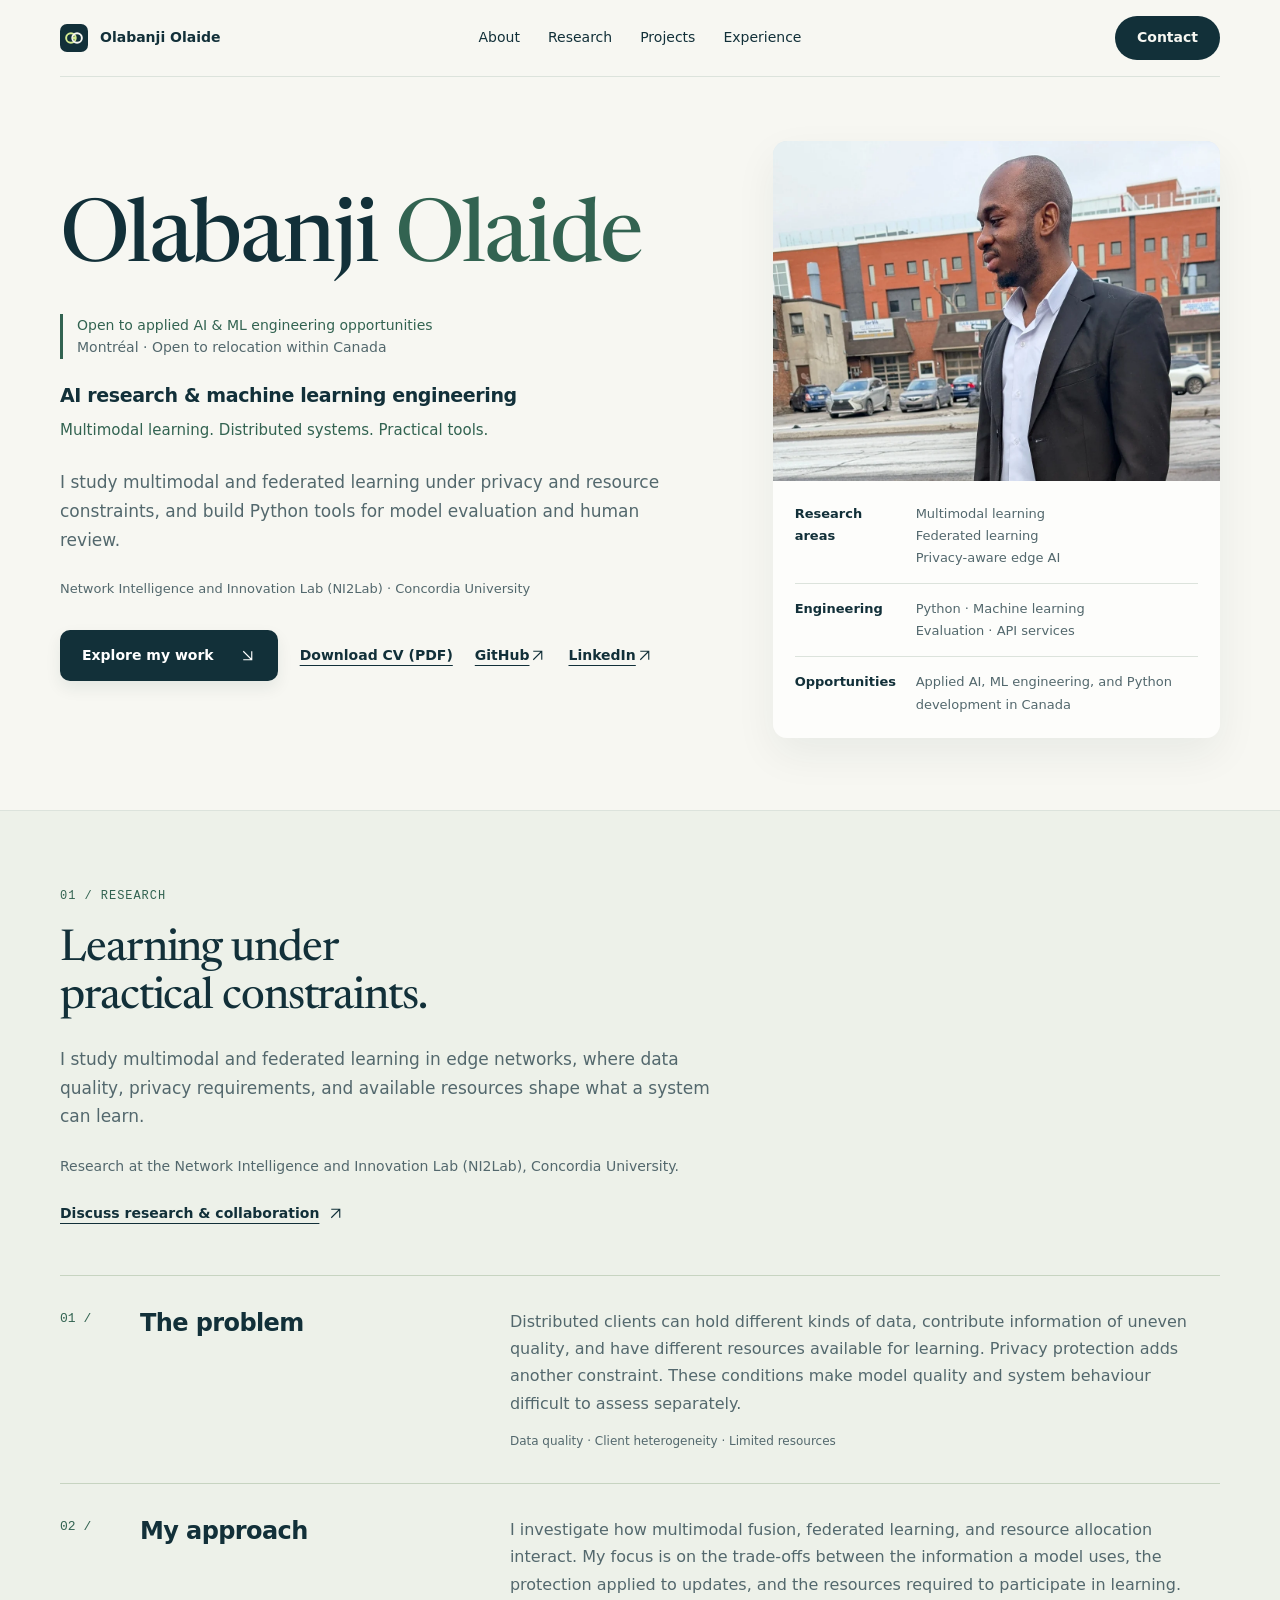
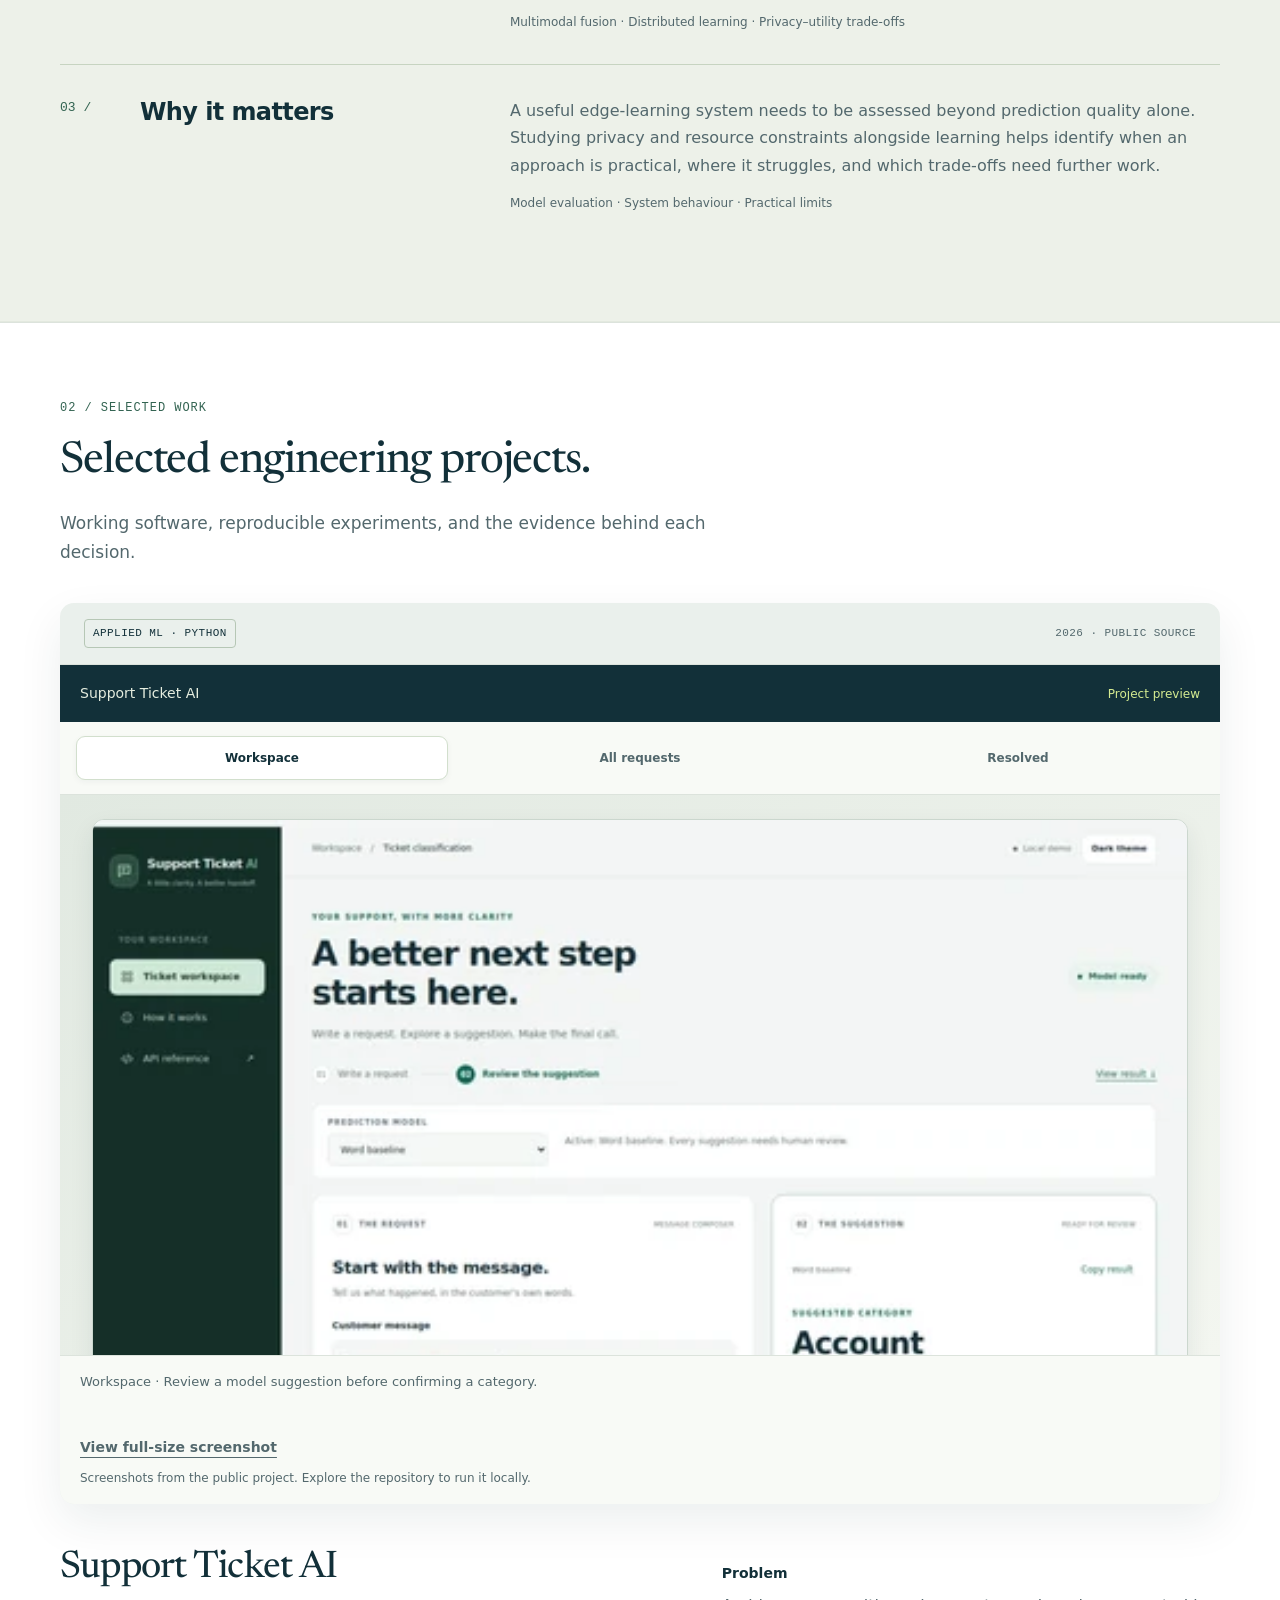
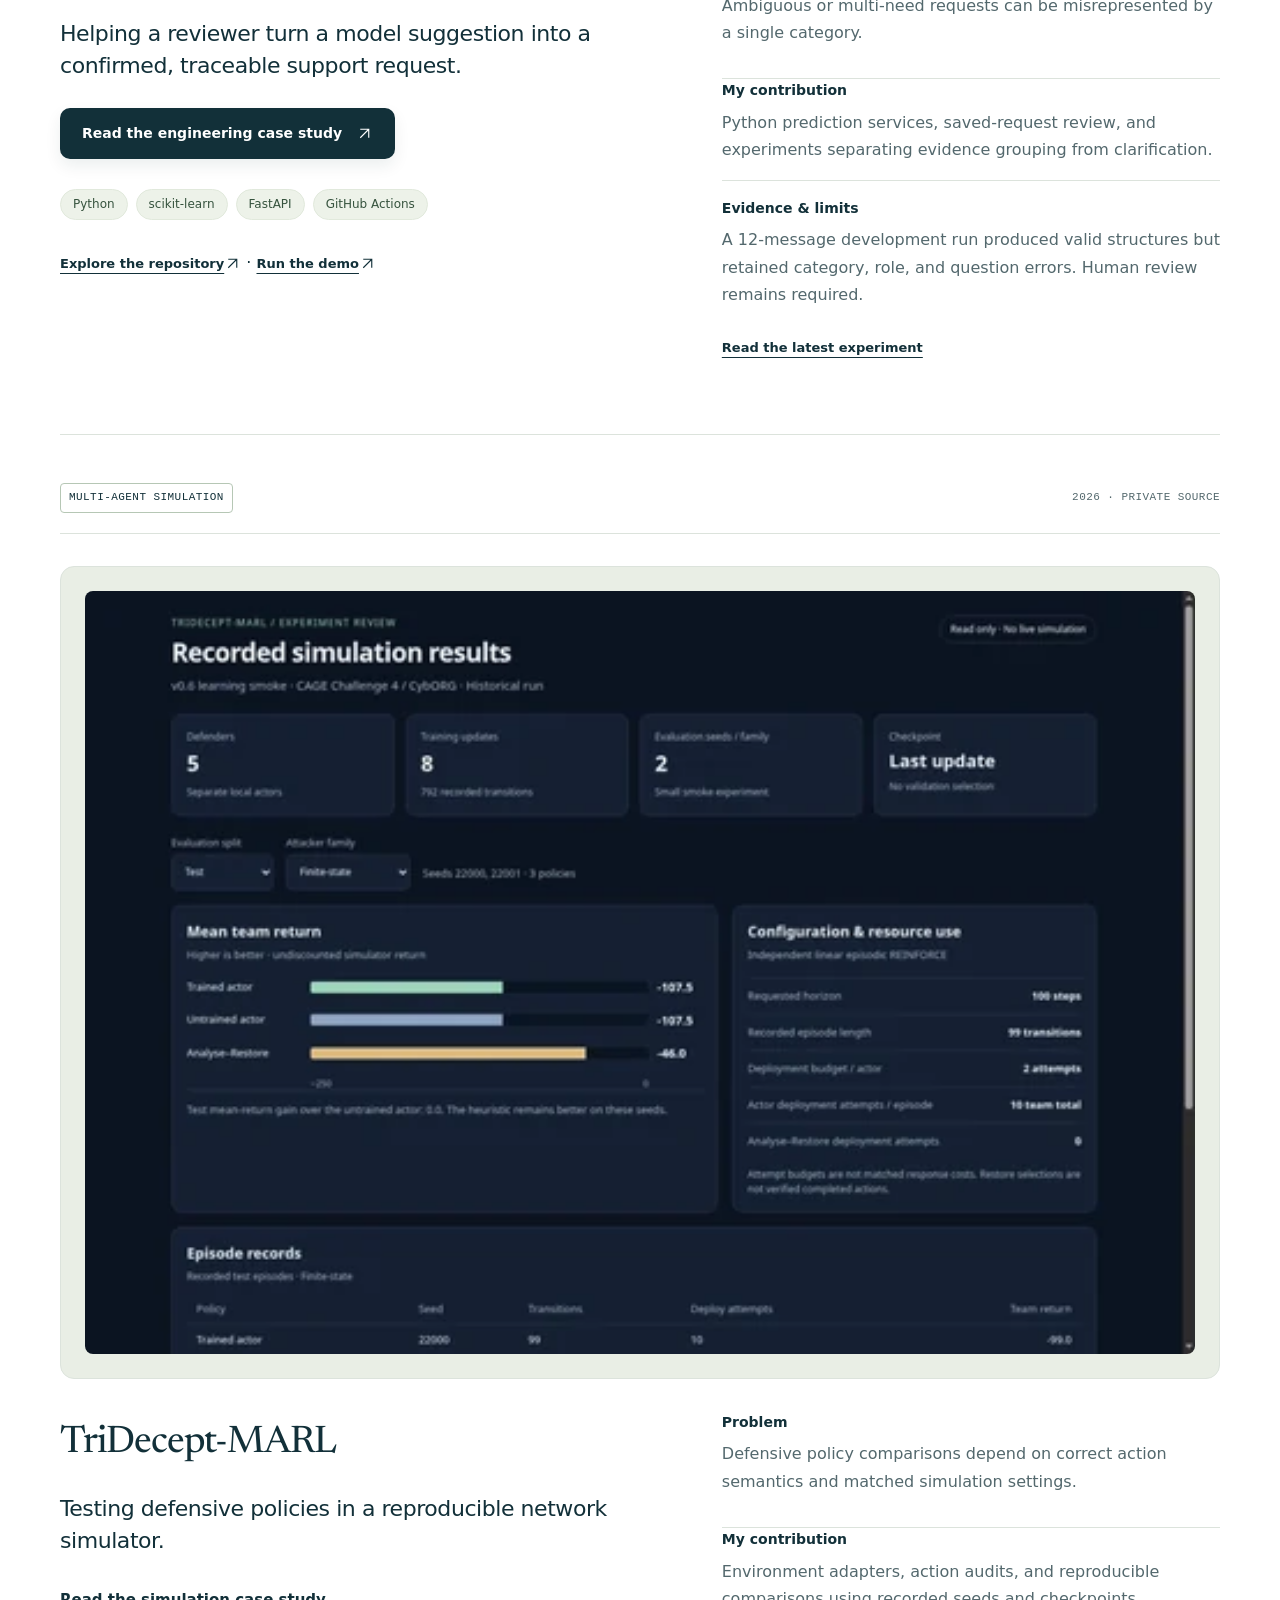
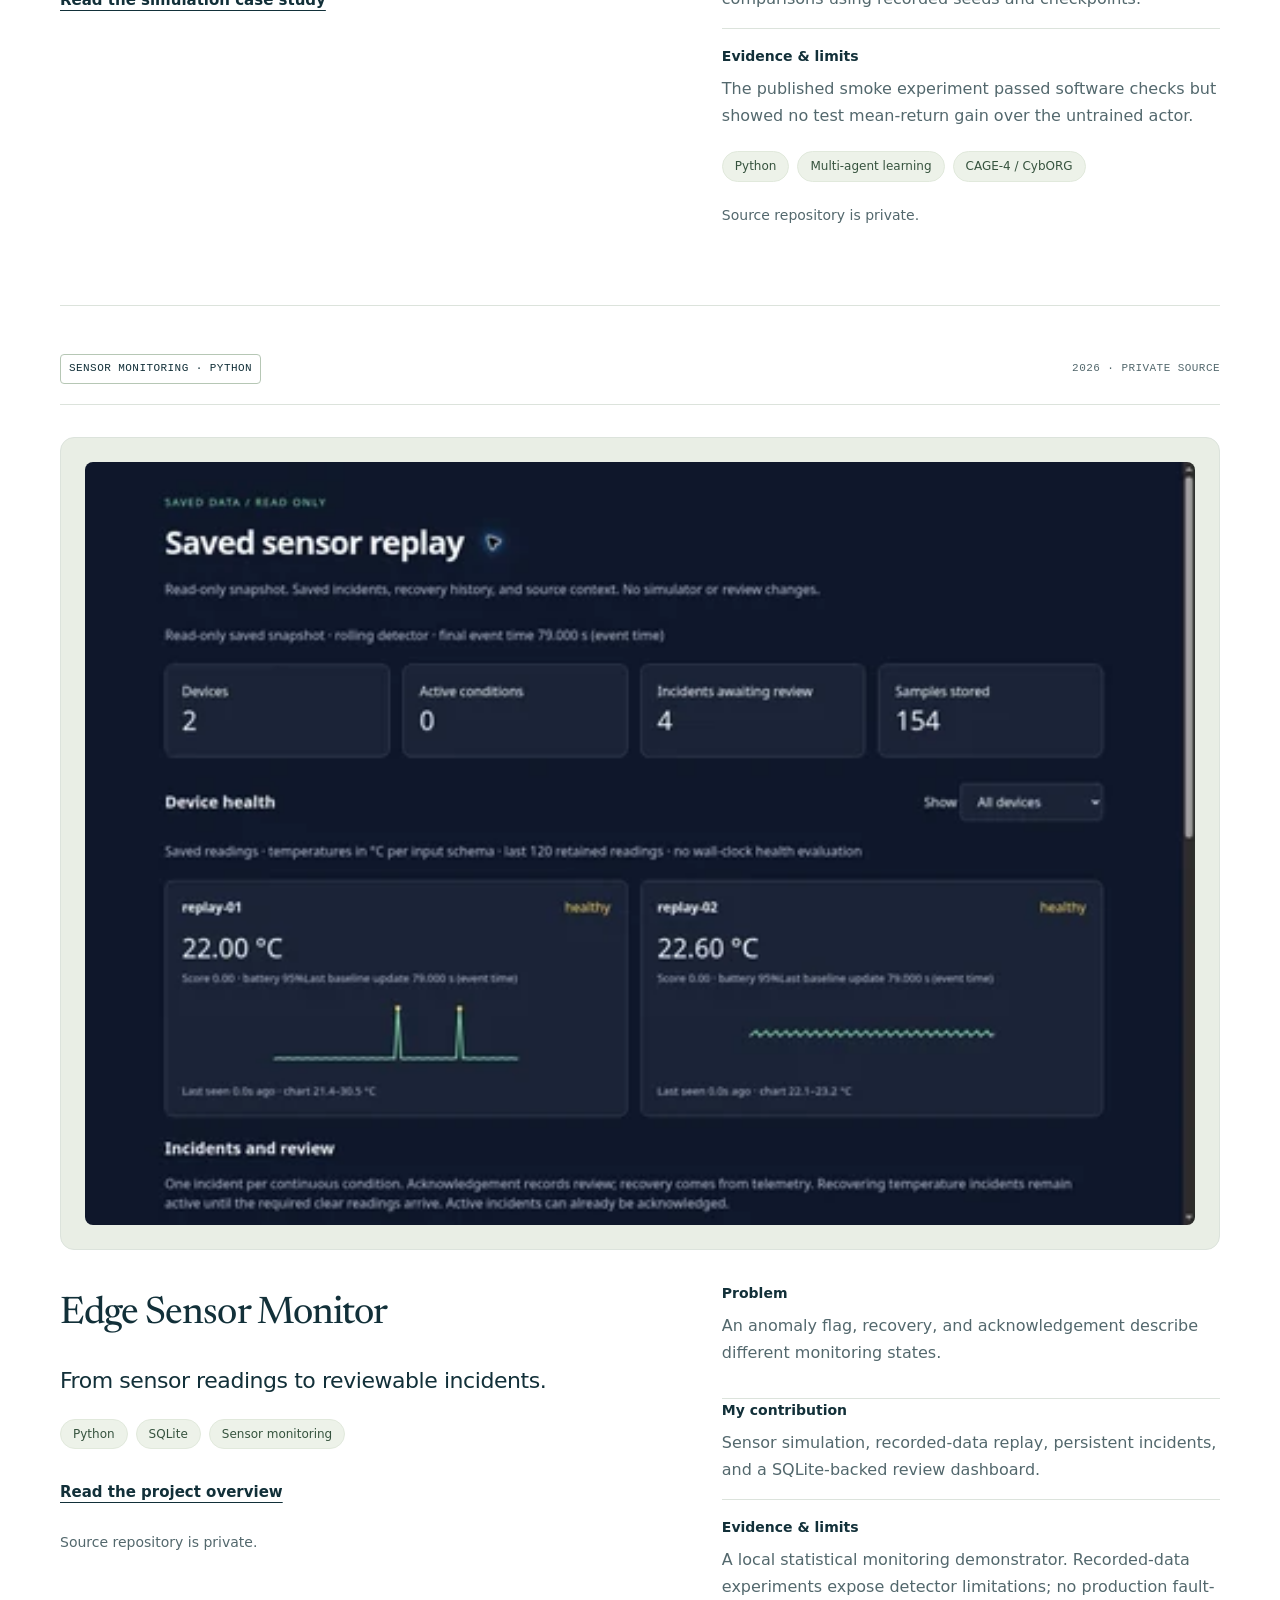
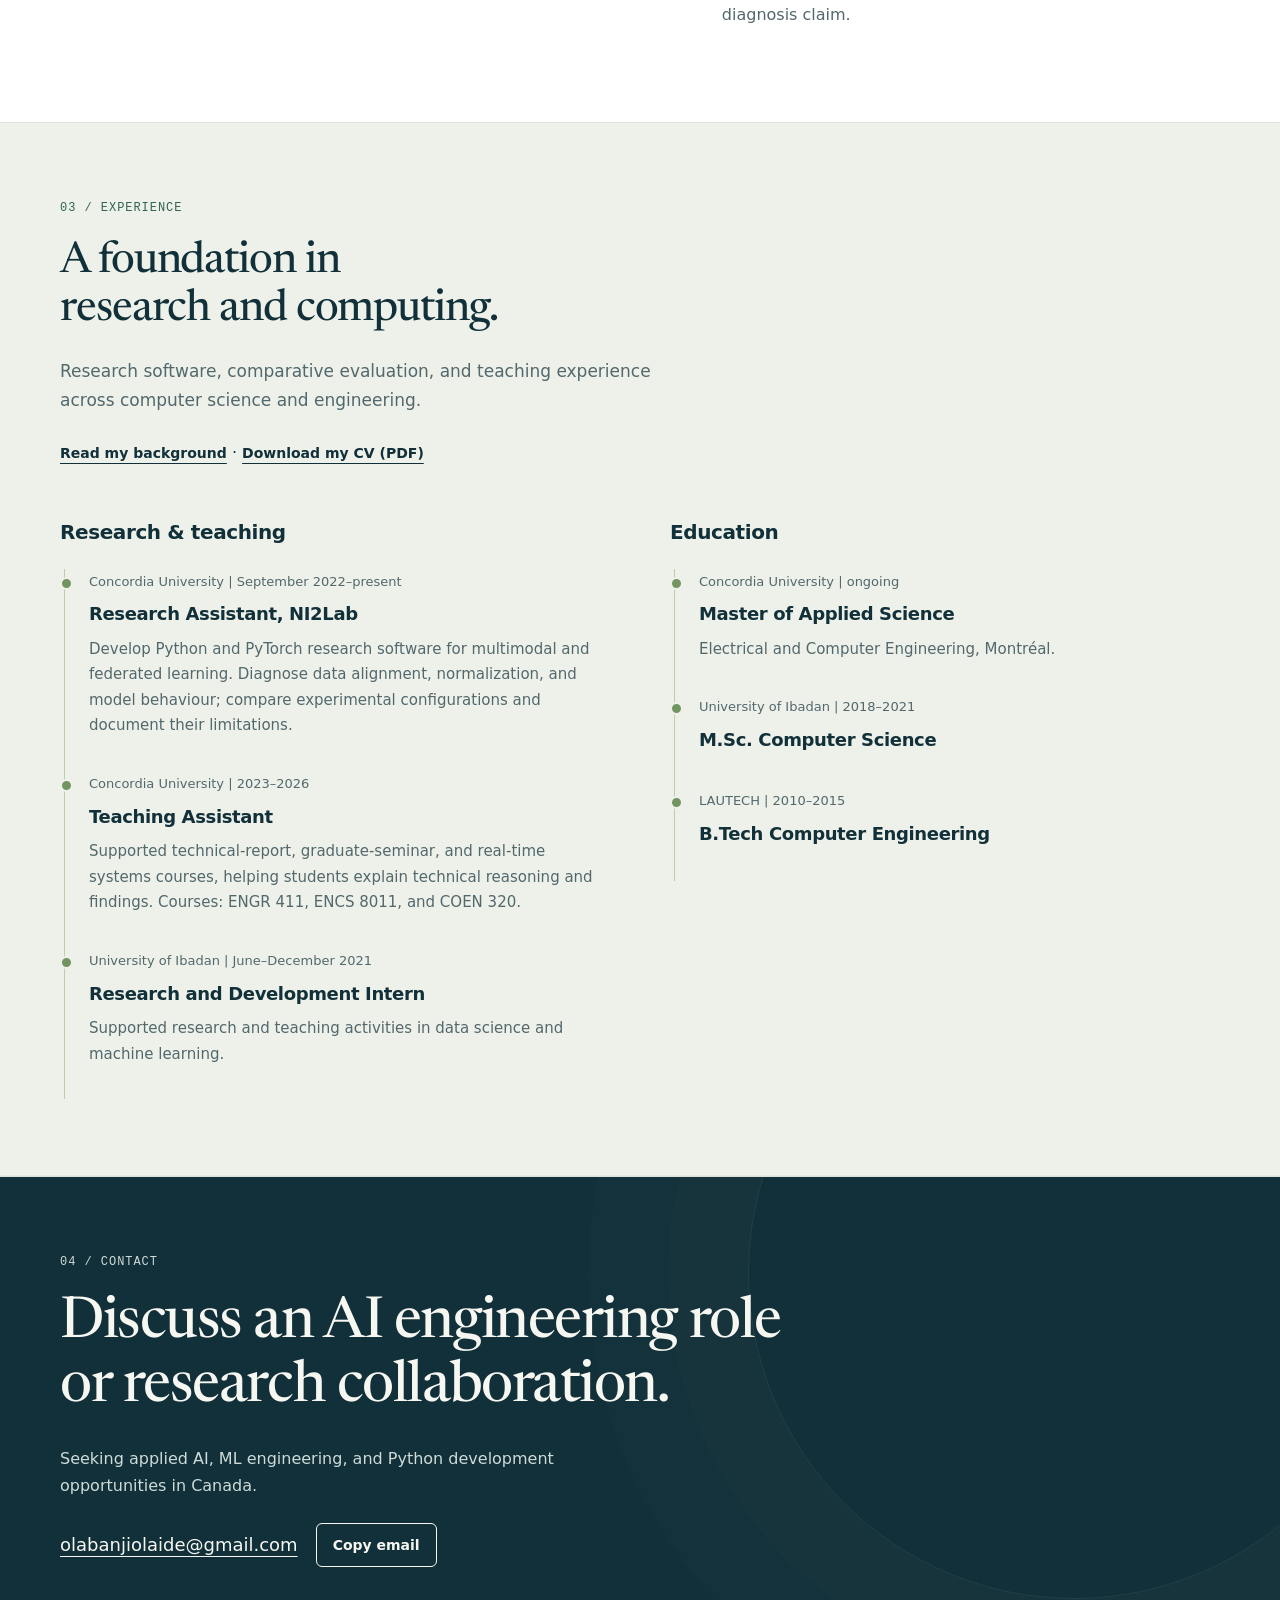
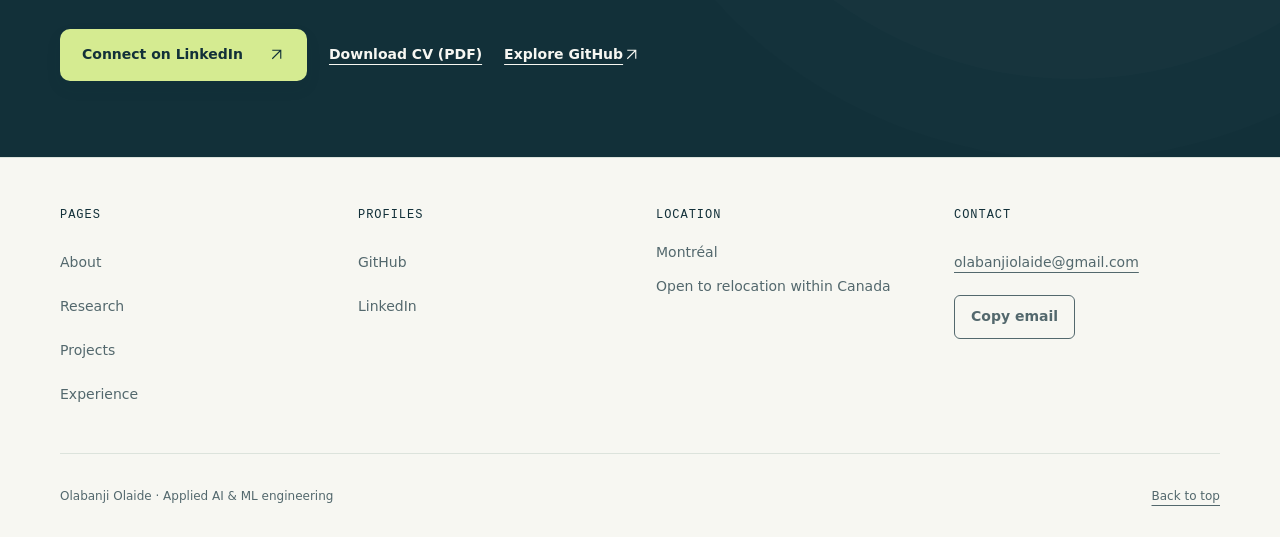
==== commit d08bffc7: "Refine portfolio header, numbered research rows, project metadata, and footer" ====
--- a/site/index.html
+++ b/site/index.html
@@ -7,7 +7,7 @@
 <meta name="theme-color" content="#132c34">
 <title>Olabanji Olaide | AI Research &amp; ML Engineering</title>
 <link rel="preload" href="fonts/newsreader.woff" as="font" type="font/woff" crossorigin>
-<link rel="stylesheet" href="styles.css?v=20261116-cohesion">
+<link rel="stylesheet" href="styles.css?v=20261116-editorial">
 
 <link rel="canonical" href="https://olabanjiolaide.github.io/olabanjiolaide/">
 <link rel="icon" href="favicon.svg?v=20261116-green" type="image/svg+xml">
@@ -23,7 +23,7 @@
 <body>
 <div class="reading-progress" aria-hidden="true"></div>
 <a class="skip" href="#main">Skip to content</a>
-<header class="wrap"><a href="#main" class="brand">
+<header class="wrap portfolio-header"><a href="#main" class="brand">
   <svg width="28" height="28" viewBox="0 0 32 32" fill="none" aria-hidden="true">
     <rect width="32" height="32" rx="8" fill="#123039"/>
     <circle cx="12.5" cy="16" r="5.5" stroke="#d5eb91" stroke-width="2.2"/>
@@ -31,21 +31,21 @@
     <circle cx="16" cy="16" r="1.8" fill="#d5eb91"/>
   </svg>
   <span>Olabanji Olaide</span>
-</a><nav aria-label="Main navigation"><a href="about.html">About</a><a href="#research">Research</a><a href="#work">Projects</a><a href="#experience">Experience</a><a href="#connect">Contact</a></nav></header>
+</a><nav aria-label="Main navigation"><a href="about.html">About</a><a href="#research">Research</a><a href="#work">Projects</a><a href="#experience">Experience</a></nav><a class="header-contact" href="#connect">Contact</a></header>
 <main id="main" tabindex="-1">
 <section class="hero wrap" aria-labelledby="profile-title">
 <div><h1 id="profile-title">Olabanji <em>Olaide</em></h1><p class="availability">Open to applied AI &amp; ML engineering opportunities <span>Montréal · Open to relocation within Canada</span></p><p class="role">AI research &amp; machine learning engineering</p><p class="hero-note">Multimodal learning. Distributed systems. Practical tools.</p><p class="intro">I study multimodal and federated learning under privacy and resource constraints, and build Python tools for model evaluation and human review.</p><p class="affiliation">Network Intelligence and Innovation Lab (NI2Lab) · Concordia University</p><div class="actions"><a class="button" href="#work">Explore my work <span aria-hidden="true"><svg class="icon-arrow" viewBox="0 0 24 24" fill="none" stroke="currentColor" stroke-width="1.6" aria-hidden="true"><path d="m6 6 12 12M6 18h12V6"/></svg></span></a><a class="text-link" href="documents/Olabanji_Olaide_CV.pdf" download>Download CV (PDF)</a><a class="text-link" href="https://github.com/olabanjiolaide">GitHub <svg class="icon-arrow" viewBox="0 0 24 24" fill="none" stroke="currentColor" stroke-width="1.6" aria-hidden="true"><path d="M6 18 18 6M6 6h12v12"/></svg></a><a class="text-link" href="https://www.linkedin.com/in/olabanji-olaide-239104b0/">LinkedIn <svg class="icon-arrow" viewBox="0 0 24 24" fill="none" stroke="currentColor" stroke-width="1.6" aria-hidden="true"><path d="M6 18 18 6M6 6h12v12"/></svg></a></div></div>
 <aside class="profile-panel" aria-label="Profile at a glance"><div class="portrait"><picture><source srcset="images/olabanji-olaide.webp" type="image/webp"><img src="images/olabanji-olaide.jpg" alt="Olabanji Olaide wearing a dark suit outdoors" width="1152" height="2048" fetchpriority="high" decoding="async"></picture></div><dl><div><dt>Research areas</dt><dd>Multimodal learning<br>Federated learning<br>Privacy-aware edge AI</dd></div><div><dt>Engineering</dt><dd>Python · Machine learning<br>Evaluation · API services</dd></div><div><dt>Opportunities</dt><dd>Applied AI, ML engineering, and Python development in Canada</dd></div></dl></aside>
 </section>
-<section id="research" class="research section-band" aria-labelledby="research-title"><div class="wrap"><div class="section-heading"><h2 id="research-title">Learning under practical constraints.</h2><p class="section-intro">I study multimodal and federated learning in edge networks, where data quality, privacy requirements, and available resources shape what a system can learn.</p><p class="research-context">Research at the Network Intelligence and Innovation Lab (NI2Lab), Concordia University.</p><a class="text-link" href="#connect">Discuss research &amp; collaboration <svg class="icon-arrow" viewBox="0 0 24 24" fill="none" stroke="currentColor" stroke-width="1.6" aria-hidden="true"><path d="M6 18 18 6M6 6h12v12"/></svg></a></div><div class="research-grid">
-<article><h3>The problem</h3><p>Distributed clients can hold different kinds of data, contribute information of uneven quality, and have different resources available for learning. Privacy protection adds another constraint. These conditions make model quality and system behaviour difficult to assess separately.</p><p class="theme-detail">Data quality · Client heterogeneity · Limited resources</p></article>
-<article><h3>My approach</h3><p>I investigate how multimodal fusion, federated learning, and resource allocation interact. My focus is on the trade-offs between the information a model uses, the protection applied to updates, and the resources required to participate in learning.</p><p class="theme-detail">Multimodal fusion · Distributed learning · Privacy–utility trade-offs</p></article>
-<article><h3>Why it matters</h3><p>A useful edge-learning system needs to be assessed beyond prediction quality alone. Studying privacy and resource constraints alongside learning helps identify when an approach is practical, where it struggles, and which trade-offs need further work.</p><p class="theme-detail">Model evaluation · System behaviour · Practical limits</p></article>
+<section id="research" class="research section-band" aria-labelledby="research-title"><div class="wrap"><div class="section-heading"><p class="section-kicker">01 / RESEARCH</p><h2 id="research-title">Learning under practical constraints.</h2><p class="section-intro">I study multimodal and federated learning in edge networks, where data quality, privacy requirements, and available resources shape what a system can learn.</p><p class="research-context">Research at the Network Intelligence and Innovation Lab (NI2Lab), Concordia University.</p><a class="text-link" href="#connect">Discuss research &amp; collaboration <svg class="icon-arrow" viewBox="0 0 24 24" fill="none" stroke="currentColor" stroke-width="1.6" aria-hidden="true"><path d="M6 18 18 6M6 6h12v12"/></svg></a></div><div class="research-grid">
+<article class="research-row"><span class="research-number" aria-hidden="true">01 /</span><h3>The problem</h3><div><p>Distributed clients can hold different kinds of data, contribute information of uneven quality, and have different resources available for learning. Privacy protection adds another constraint. These conditions make model quality and system behaviour difficult to assess separately.</p><p class="theme-detail">Data quality · Client heterogeneity · Limited resources</p></div></article>
+<article class="research-row"><span class="research-number" aria-hidden="true">02 /</span><h3>My approach</h3><div><p>I investigate how multimodal fusion, federated learning, and resource allocation interact. My focus is on the trade-offs between the information a model uses, the protection applied to updates, and the resources required to participate in learning.</p><p class="theme-detail">Multimodal fusion · Distributed learning · Privacy–utility trade-offs</p></div></article>
+<article class="research-row"><span class="research-number" aria-hidden="true">03 /</span><h3>Why it matters</h3><div><p>A useful edge-learning system needs to be assessed beyond prediction quality alone. Studying privacy and resource constraints alongside learning helps identify when an approach is practical, where it struggles, and which trade-offs need further work.</p><p class="theme-detail">Model evaluation · System behaviour · Practical limits</p></div></article>
 </div></div></section>
-<section id="work" class="work"><div class="wrap"><div class="section-heading"><h2>Selected engineering projects.</h2><p class="section-intro">Working software, reproducible experiments, and the evidence behind each decision.</p></div>
-<div class="project-showcase"><figure class="project-preview interactive-preview"><div class="preview-topbar"><span>Support Ticket AI</span><span class="preview-status">Project preview</span></div><div class="preview-controls" role="group" aria-label="Choose a project screenshot" hidden><button type="button" data-view="workspace" aria-pressed="true" aria-controls="project-screen">Workspace</button><button type="button" data-view="requests" aria-pressed="false" aria-controls="project-screen">All requests</button><button type="button" data-view="resolved" aria-pressed="false" aria-controls="project-screen">Resolved</button></div><div class="preview-stage"><a href="https://github.com/olabanjiolaide/support-ticket-ai" aria-label="Explore Support Ticket AI on GitHub"><img width="1440" height="1394" id="project-screen" src="images/workspace-modern-light-1440.webp" srcset="images/workspace-modern-light-480.webp 480w, images/workspace-modern-light-800.webp 800w, images/workspace-modern-light-1440.webp 1440w" sizes="(max-width: 600px) calc(100vw - 36px), (max-width: 1164px) calc(100vw - 64px), 1100px" alt="Support Ticket AI workspace for reviewing a model suggestion" loading="lazy" decoding="async"></a></div><figcaption id="preview-caption" aria-live="polite">Workspace · Review a model suggestion before confirming a category.</figcaption><p class="preview-disclosure"><a id="preview-full" href="https://raw.githubusercontent.com/olabanjiolaide/support-ticket-ai/main/docs/images/workspace-modern-light.png">View full-size screenshot</a><br>Screenshots from the public project. Explore the repository to run it locally.</p></figure><article class="project"><div><h3>Support Ticket AI</h3><p class="project-lead">Helping a reviewer turn a model suggestion into a confirmed, traceable support request.</p><a class="button case-study-button" href="support-ticket-ai.html">Read the engineering case study <svg class="icon-arrow" viewBox="0 0 24 24" fill="none" stroke="currentColor" stroke-width="1.6" aria-hidden="true"><path d="M6 18 18 6M6 6h12v12"/></svg></a><div class="tags"><span>Python</span><span>scikit-learn</span><span>FastAPI</span><span>GitHub Actions</span></div><a class="text-link" href="https://github.com/olabanjiolaide/support-ticket-ai">Explore the repository <svg class="icon-arrow" viewBox="0 0 24 24" fill="none" stroke="currentColor" stroke-width="1.6" aria-hidden="true"><path d="M6 18 18 6M6 6h12v12"/></svg></a> · <a class="text-link" href="https://github.com/olabanjiolaide/support-ticket-ai/blob/main/docs/07-running-the-demo.md">Run the demo <svg class="icon-arrow" viewBox="0 0 24 24" fill="none" stroke="currentColor" stroke-width="1.6" aria-hidden="true"><path d="M6 18 18 6M6 6h12v12"/></svg></a></div><div class="project-detail"><dl class="project-summary"><div><dt>Problem</dt><dd>Ambiguous or multi-need requests can be misrepresented by a single category.</dd></div><div><dt>My contribution</dt><dd>Python prediction services, saved-request review, and experiments separating evidence grouping from clarification.</dd></div><div><dt>Evidence &amp; limits</dt><dd>A 12-message development run produced valid structures but retained category, role, and question errors. Human review remains required.</dd></div></dl><a class="text-link" href="support-ticket-ai.html#followup">Read the latest experiment</a></div></article></div><article class="project-secondary" aria-labelledby="tridecept-title"><a class="tri-project-preview" href="tridecept-marl.html" aria-label="Read the TriDecept-MARL simulation case study"><img src="images/tridecept-results-viewer-1348.webp" srcset="images/tridecept-results-viewer-480.webp 480w, images/tridecept-results-viewer-800.webp 800w, images/tridecept-results-viewer-1348.webp 1348w" sizes="(max-width: 600px) calc(100vw - 36px), (max-width: 1164px) calc(100vw - 64px), 1100px" width="1348" height="926" alt="TriDecept recorded-results viewer comparing trained, untrained, and Analyse–Restore policies on the historical v0.6 smoke experiment" loading="lazy" decoding="async"></a><div><h3 id="tridecept-title">TriDecept-MARL</h3><p class="project-lead">Testing defensive policies in a reproducible network simulator.</p><a class="text-link" href="tridecept-marl.html">Read the simulation case study</a></div><div><dl class="project-summary"><div><dt>Problem</dt><dd>Defensive policy comparisons depend on correct action semantics and matched simulation settings.</dd></div><div><dt>My contribution</dt><dd>Environment adapters, action audits, and reproducible comparisons using recorded seeds and checkpoints.</dd></div><div><dt>Evidence &amp; limits</dt><dd>The published smoke experiment passed software checks but showed no test mean-return gain over the untrained actor.</dd></div></dl><div class="tags"><span>Python</span><span>Multi-agent learning</span><span>CAGE-4 / CybORG</span></div><p class="private-source">Source repository is private.</p></div></article><article class="project-secondary edge-project" aria-labelledby="edge-project-title"><a class="edge-project-preview" href="edge-sensor-monitor.html" aria-label="Read the Edge Sensor Monitor project overview"><img src="images/edge-sensor-dashboard-1348.webp" srcset="images/edge-sensor-dashboard-480.webp 480w, images/edge-sensor-dashboard-800.webp 800w, images/edge-sensor-dashboard-1348.webp 1348w" sizes="(max-width: 600px) calc(100vw - 36px), (max-width: 1164px) calc(100vw - 64px), 1100px" width="1348" height="926" alt="Edge Sensor Monitor read-only dashboard showing synthetic replay fleet metrics and device temperature charts" loading="lazy" decoding="async"></a><div><h3 id="edge-project-title">Edge Sensor Monitor</h3><p class="project-lead">From sensor readings to reviewable incidents.</p><div class="tags"><span>Python</span><span>SQLite</span><span>Sensor monitoring</span></div><a class="text-link" href="edge-sensor-monitor.html">Read the project overview</a><p class="private-source">Source repository is private.</p></div><div><dl class="project-summary"><div><dt>Problem</dt><dd>An anomaly flag, recovery, and acknowledgement describe different monitoring states.</dd></div><div><dt>My contribution</dt><dd>Sensor simulation, recorded-data replay, persistent incidents, and a SQLite-backed review dashboard.</dd></div><div><dt>Evidence &amp; limits</dt><dd>A local statistical monitoring demonstrator. Recorded-data experiments expose detector limitations; no production fault-diagnosis claim.</dd></div></dl></div></article></div></section>
+<section id="work" class="work"><div class="wrap"><div class="section-heading"><p class="section-kicker">02 / SELECTED WORK</p><h2>Selected engineering projects.</h2><p class="section-intro">Working software, reproducible experiments, and the evidence behind each decision.</p></div>
+<div class="project-showcase"><figure class="project-preview interactive-preview"><div class="project-meta"><span class="project-category">APPLIED ML · PYTHON</span><span>2026 · PUBLIC SOURCE</span></div><div class="preview-topbar"><span>Support Ticket AI</span><span class="preview-status">Project preview</span></div><div class="preview-controls" role="group" aria-label="Choose a project screenshot" hidden><button type="button" data-view="workspace" aria-pressed="true" aria-controls="project-screen">Workspace</button><button type="button" data-view="requests" aria-pressed="false" aria-controls="project-screen">All requests</button><button type="button" data-view="resolved" aria-pressed="false" aria-controls="project-screen">Resolved</button></div><div class="preview-stage"><a href="https://github.com/olabanjiolaide/support-ticket-ai" aria-label="Explore Support Ticket AI on GitHub"><img width="1440" height="1394" id="project-screen" src="images/workspace-modern-light-1440.webp" srcset="images/workspace-modern-light-480.webp 480w, images/workspace-modern-light-800.webp 800w, images/workspace-modern-light-1440.webp 1440w" sizes="(max-width: 600px) calc(100vw - 36px), (max-width: 1164px) calc(100vw - 64px), 1100px" alt="Support Ticket AI workspace for reviewing a model suggestion" loading="lazy" decoding="async"></a></div><figcaption id="preview-caption" aria-live="polite">Workspace · Review a model suggestion before confirming a category.</figcaption><p class="preview-disclosure"><a id="preview-full" href="https://raw.githubusercontent.com/olabanjiolaide/support-ticket-ai/main/docs/images/workspace-modern-light.png">View full-size screenshot</a><br>Screenshots from the public project. Explore the repository to run it locally.</p></figure><article class="project"><div><h3>Support Ticket AI</h3><p class="project-lead">Helping a reviewer turn a model suggestion into a confirmed, traceable support request.</p><a class="button case-study-button" href="support-ticket-ai.html">Read the engineering case study <svg class="icon-arrow" viewBox="0 0 24 24" fill="none" stroke="currentColor" stroke-width="1.6" aria-hidden="true"><path d="M6 18 18 6M6 6h12v12"/></svg></a><div class="tags"><span>Python</span><span>scikit-learn</span><span>FastAPI</span><span>GitHub Actions</span></div><a class="text-link" href="https://github.com/olabanjiolaide/support-ticket-ai">Explore the repository <svg class="icon-arrow" viewBox="0 0 24 24" fill="none" stroke="currentColor" stroke-width="1.6" aria-hidden="true"><path d="M6 18 18 6M6 6h12v12"/></svg></a> · <a class="text-link" href="https://github.com/olabanjiolaide/support-ticket-ai/blob/main/docs/07-running-the-demo.md">Run the demo <svg class="icon-arrow" viewBox="0 0 24 24" fill="none" stroke="currentColor" stroke-width="1.6" aria-hidden="true"><path d="M6 18 18 6M6 6h12v12"/></svg></a></div><div class="project-detail"><dl class="project-summary"><div><dt>Problem</dt><dd>Ambiguous or multi-need requests can be misrepresented by a single category.</dd></div><div><dt>My contribution</dt><dd>Python prediction services, saved-request review, and experiments separating evidence grouping from clarification.</dd></div><div><dt>Evidence &amp; limits</dt><dd>A 12-message development run produced valid structures but retained category, role, and question errors. Human review remains required.</dd></div></dl><a class="text-link" href="support-ticket-ai.html#followup">Read the latest experiment</a></div></article></div><article class="project-secondary" aria-labelledby="tridecept-title"><div class="project-meta"><span class="project-category">MULTI-AGENT SIMULATION</span><span>2026 · PRIVATE SOURCE</span></div><a class="tri-project-preview" href="tridecept-marl.html" aria-label="Read the TriDecept-MARL simulation case study"><img src="images/tridecept-results-viewer-1348.webp" srcset="images/tridecept-results-viewer-480.webp 480w, images/tridecept-results-viewer-800.webp 800w, images/tridecept-results-viewer-1348.webp 1348w" sizes="(max-width: 600px) calc(100vw - 36px), (max-width: 1164px) calc(100vw - 64px), 1100px" width="1348" height="926" alt="TriDecept recorded-results viewer comparing trained, untrained, and Analyse–Restore policies on the historical v0.6 smoke experiment" loading="lazy" decoding="async"></a><div><h3 id="tridecept-title">TriDecept-MARL</h3><p class="project-lead">Testing defensive policies in a reproducible network simulator.</p><a class="text-link" href="tridecept-marl.html">Read the simulation case study</a></div><div><dl class="project-summary"><div><dt>Problem</dt><dd>Defensive policy comparisons depend on correct action semantics and matched simulation settings.</dd></div><div><dt>My contribution</dt><dd>Environment adapters, action audits, and reproducible comparisons using recorded seeds and checkpoints.</dd></div><div><dt>Evidence &amp; limits</dt><dd>The published smoke experiment passed software checks but showed no test mean-return gain over the untrained actor.</dd></div></dl><div class="tags"><span>Python</span><span>Multi-agent learning</span><span>CAGE-4 / CybORG</span></div><p class="private-source">Source repository is private.</p></div></article><article class="project-secondary edge-project" aria-labelledby="edge-project-title"><div class="project-meta"><span class="project-category">SENSOR MONITORING · PYTHON</span><span>2026 · PRIVATE SOURCE</span></div><a class="edge-project-preview" href="edge-sensor-monitor.html" aria-label="Read the Edge Sensor Monitor project overview"><img src="images/edge-sensor-dashboard-1348.webp" srcset="images/edge-sensor-dashboard-480.webp 480w, images/edge-sensor-dashboard-800.webp 800w, images/edge-sensor-dashboard-1348.webp 1348w" sizes="(max-width: 600px) calc(100vw - 36px), (max-width: 1164px) calc(100vw - 64px), 1100px" width="1348" height="926" alt="Edge Sensor Monitor read-only dashboard showing synthetic replay fleet metrics and device temperature charts" loading="lazy" decoding="async"></a><div><h3 id="edge-project-title">Edge Sensor Monitor</h3><p class="project-lead">From sensor readings to reviewable incidents.</p><div class="tags"><span>Python</span><span>SQLite</span><span>Sensor monitoring</span></div><a class="text-link" href="edge-sensor-monitor.html">Read the project overview</a><p class="private-source">Source repository is private.</p></div><div><dl class="project-summary"><div><dt>Problem</dt><dd>An anomaly flag, recovery, and acknowledgement describe different monitoring states.</dd></div><div><dt>My contribution</dt><dd>Sensor simulation, recorded-data replay, persistent incidents, and a SQLite-backed review dashboard.</dd></div><div><dt>Evidence &amp; limits</dt><dd>A local statistical monitoring demonstrator. Recorded-data experiments expose detector limitations; no production fault-diagnosis claim.</dd></div></dl></div></article></div></section>
 
-<section id="experience" class="experience section-band" aria-labelledby="experience-title"><div class="wrap"><div class="section-heading"><h2 id="experience-title">A foundation in research and computing.</h2><p class="section-intro">Research software, comparative evaluation, and teaching experience across computer science and engineering.</p><a class="text-link" href="about.html">Read my background</a> · <a class="text-link" href="documents/Olabanji_Olaide_CV.pdf" download>Download my CV (PDF)</a></div><div class="experience-grid"><div><h3>Research &amp; teaching</h3><article class="experience-row"><p class="entry-label">Concordia University | <time datetime="2022-09">September 2022</time>–present</p><h4>Research Assistant, NI2Lab</h4><p>Develop Python and PyTorch research software for multimodal and federated learning. Diagnose data alignment, normalization, and model behaviour; compare experimental configurations and document their limitations.</p></article><article class="experience-row"><p class="entry-label">Concordia University | 2023–2026</p><h4>Teaching Assistant</h4><p>Supported technical-report, graduate-seminar, and real-time systems courses, helping students explain technical reasoning and findings. Courses: ENGR 411, ENCS 8011, and COEN 320.</p></article><article class="experience-row"><p class="entry-label">University of Ibadan | June–December 2021</p><h4>Research and Development Intern</h4><p>Supported research and teaching activities in data science and machine learning.</p></article></div><div><h3>Education</h3><article class="experience-row"><p class="entry-label">Concordia University | ongoing</p><h4>Master of Applied Science</h4><p>Electrical and Computer Engineering, Montréal.</p></article><article class="experience-row"><p class="entry-label">University of Ibadan | 2018–2021</p><h4>M.Sc. Computer Science</h4></article><article class="experience-row"><p class="entry-label">LAUTECH | 2010–2015</p><h4>B.Tech Computer Engineering</h4></article></div></div></div></section><section id="connect" class="connect"><div class="wrap"><h2>Discuss an AI engineering role<br>or research collaboration.</h2><p>Seeking applied AI, ML engineering, and Python development opportunities in Canada.</p><div class="email-contact"><a href="mailto:olabanjiolaide@gmail.com">olabanjiolaide@gmail.com</a><button type="button" class="copy-email" hidden>Copy email</button><span class="copy-status" role="status" aria-live="polite"></span></div><div class="actions"><a class="button light" href="https://www.linkedin.com/in/olabanji-olaide-239104b0/">Connect on LinkedIn <svg class="icon-arrow" viewBox="0 0 24 24" fill="none" stroke="currentColor" stroke-width="1.6" aria-hidden="true"><path d="M6 18 18 6M6 6h12v12"/></svg></a><a class="text-link" href="documents/Olabanji_Olaide_CV.pdf" download>Download CV (PDF)</a><a class="text-link" href="https://github.com/olabanjiolaide">Explore GitHub <svg class="icon-arrow" viewBox="0 0 24 24" fill="none" stroke="currentColor" stroke-width="1.6" aria-hidden="true"><path d="M6 18 18 6M6 6h12v12"/></svg></a></div></div></section>
-</main><footer class="wrap"><span>Olabanji Olaide</span><span>Applied AI · Machine Learning · Python</span><a href="#main">Back to top <svg class="icon-arrow" viewBox="0 0 24 24" fill="none" stroke="currentColor" stroke-width="1.6" aria-hidden="true"><path d="M12 20V4m-6 6 6-6 6 6"/></svg></a></footer>
+<section id="experience" class="experience section-band" aria-labelledby="experience-title"><div class="wrap"><div class="section-heading"><p class="section-kicker">03 / EXPERIENCE</p><h2 id="experience-title">A foundation in research and computing.</h2><p class="section-intro">Research software, comparative evaluation, and teaching experience across computer science and engineering.</p><a class="text-link" href="about.html">Read my background</a> · <a class="text-link" href="documents/Olabanji_Olaide_CV.pdf" download>Download my CV (PDF)</a></div><div class="experience-grid"><div><h3>Research &amp; teaching</h3><article class="experience-row"><p class="entry-label">Concordia University | <time datetime="2022-09">September 2022</time>–present</p><h4>Research Assistant, NI2Lab</h4><p>Develop Python and PyTorch research software for multimodal and federated learning. Diagnose data alignment, normalization, and model behaviour; compare experimental configurations and document their limitations.</p></article><article class="experience-row"><p class="entry-label">Concordia University | 2023–2026</p><h4>Teaching Assistant</h4><p>Supported technical-report, graduate-seminar, and real-time systems courses, helping students explain technical reasoning and findings. Courses: ENGR 411, ENCS 8011, and COEN 320.</p></article><article class="experience-row"><p class="entry-label">University of Ibadan | June–December 2021</p><h4>Research and Development Intern</h4><p>Supported research and teaching activities in data science and machine learning.</p></article></div><div><h3>Education</h3><article class="experience-row"><p class="entry-label">Concordia University | ongoing</p><h4>Master of Applied Science</h4><p>Electrical and Computer Engineering, Montréal.</p></article><article class="experience-row"><p class="entry-label">University of Ibadan | 2018–2021</p><h4>M.Sc. Computer Science</h4></article><article class="experience-row"><p class="entry-label">LAUTECH | 2010–2015</p><h4>B.Tech Computer Engineering</h4></article></div></div></div></section><section id="connect" class="connect"><div class="wrap"><p class="section-kicker">04 / CONTACT</p><h2>Discuss an AI engineering role<br>or research collaboration.</h2><p>Seeking applied AI, ML engineering, and Python development opportunities in Canada.</p><div class="email-contact"><a href="mailto:olabanjiolaide@gmail.com">olabanjiolaide@gmail.com</a><button type="button" class="copy-email" hidden>Copy email</button><span class="copy-status" role="status" aria-live="polite"></span></div><div class="actions"><a class="button light" href="https://www.linkedin.com/in/olabanji-olaide-239104b0/">Connect on LinkedIn <svg class="icon-arrow" viewBox="0 0 24 24" fill="none" stroke="currentColor" stroke-width="1.6" aria-hidden="true"><path d="M6 18 18 6M6 6h12v12"/></svg></a><a class="text-link" href="documents/Olabanji_Olaide_CV.pdf" download>Download CV (PDF)</a><a class="text-link" href="https://github.com/olabanjiolaide">Explore GitHub <svg class="icon-arrow" viewBox="0 0 24 24" fill="none" stroke="currentColor" stroke-width="1.6" aria-hidden="true"><path d="M6 18 18 6M6 6h12v12"/></svg></a></div></div></section>
+</main><footer class="site-footer"><div class="wrap footer-grid"><div><h2>Pages</h2><a href="about.html">About</a><a href="#research">Research</a><a href="#work">Projects</a><a href="#experience">Experience</a></div><div><h2>Profiles</h2><a href="https://github.com/olabanjiolaide">GitHub</a><a href="https://www.linkedin.com/in/olabanji-olaide-239104b0/">LinkedIn</a></div><div><h2>Location</h2><p>Montréal</p><p>Open to relocation within Canada</p></div><div><h2>Contact</h2><div class="email-contact"><a href="mailto:olabanjiolaide@gmail.com">olabanjiolaide@gmail.com</a><button type="button" class="copy-email" hidden>Copy email</button><span class="copy-status" role="status" aria-live="polite"></span></div></div></div><div class="wrap footer-bottom"><span>Olabanji Olaide · Applied AI &amp; ML engineering</span><a href="#main">Back to top</a></div></footer>
 <script src="script.js?v=20261116-images" defer></script>
 <script src="enhancements.js?v=20261116-1" defer></script></body></html>
--- a/site/styles.css
+++ b/site/styles.css
@@ -177,3 +177,20 @@
 .snapshot-zoom{display:block;cursor:zoom-in}.snapshot-zoom:focus-visible{outline-offset:-5px}.snapshot-dialog{box-sizing:border-box;width:min(1500px,96vw);max-width:96vw;max-height:92dvh;border:1px solid var(--line);border-radius:12px;padding:20px;background:var(--paper);color:var(--ink)}.snapshot-dialog::backdrop{background:#123039cc}.snapshot-toolbar{display:flex;justify-content:space-between;align-items:center;gap:16px}.snapshot-toolbar h2{font-size:20px;margin:0}.snapshot-dialog>p{font-size:14px;color:var(--muted);margin:12px 0}.snapshot-scroll{overflow:auto;max-height:65dvh;border:1px solid var(--line);background:white}.snapshot-scroll img{display:block;width:auto;max-width:none;height:auto}.snapshot-scroll:focus-visible{outline:2px solid var(--green);outline-offset:3px}.snapshot-original{display:inline-flex;align-items:center;min-height:44px;font-size:14px;font-weight:600;margin-top:8px}
 @media(max-width:600px){.project-pipeline ol{grid-template-columns:1fr;gap:32px}.project-pipeline li{padding-right:0;padding-bottom:8px}.project-pipeline svg{top:auto;right:auto;left:0;bottom:-25px;transform:rotate(90deg)}.snapshot-dialog{padding:12px}.snapshot-toolbar h2{font-size:18px}.email-contact>a{font-size:16px}.availability{font-size:13px}.run-local{padding:20px}}
 @media print{.copy-email,.copy-status,.snapshot-dialog{display:none!important}.availability{border:0;padding:0}.project-pipeline{break-inside:avoid}}
+
+/* Editorial hierarchy: shared header, numbered research, project metadata, footer. */
+.portfolio-header{display:grid;grid-template-columns:minmax(0,1fr) auto minmax(0,1fr);gap:24px;align-items:center}.portfolio-header .brand{justify-self:start;min-width:0}.portfolio-header nav{width:auto;justify-content:center;gap:4px;flex-wrap:nowrap}.portfolio-header nav a{display:inline-flex;align-items:center;justify-content:center;min-height:44px;padding:8px 12px;font-size:14px;border-radius:999px;white-space:nowrap}.portfolio-header nav a[aria-current]{background:#e5ecdf;color:var(--ink);text-decoration:none}.portfolio-header .header-contact{justify-self:end;display:inline-flex;align-items:center;justify-content:center;min-height:44px;padding:10px 22px;background:var(--ink);color:var(--paper);border-radius:999px;text-decoration:none;font-size:14px;font-weight:650}.portfolio-header .header-contact:hover{background:var(--green)}
+.section-kicker{font:500 12px/1.6 ui-monospace,SFMono-Regular,Consolas,monospace;letter-spacing:.08em;color:var(--green);margin:0 0 20px}.connect .section-kicker{color:var(--accent)}main>.section-band,main>.work,main>.connect{border-top:1px solid var(--line)}
+.research .wrap{grid-template-columns:1fr;gap:40px}.research .section-heading{max-width:780px}.research-grid{display:block}.research-grid .research-row,.research-grid .research-row:first-child{display:grid;grid-template-columns:52px minmax(160px,.65fr) minmax(0,1.35fr);gap:28px;align-items:start;padding:32px 0;border-top:1px solid #c7d4c1}.research-number{font:500 13px/1.7 ui-monospace,SFMono-Regular,Consolas,monospace;color:var(--green)}.research-row h3{margin:0;font-size:24px}.research-row>div{min-width:0}.research-row p{max-width:72ch}.research-row p:last-child{margin-bottom:0}
+.project-meta{display:flex;justify-content:space-between;align-items:center;gap:12px 24px;grid-column:1/-1;padding:16px 24px;border-bottom:1px solid var(--line);font:500 11px/1.6 ui-monospace,SFMono-Regular,Consolas,monospace;letter-spacing:.04em;color:var(--muted)}.project-category{border:1px solid #b6c7b5;border-radius:4px;padding:5px 8px;color:var(--ink)}.project-secondary>.project-meta{padding:0 0 20px}.project-meta>span{min-width:0}
+.site-footer{display:block;width:100%;border-top:1px solid var(--line);padding:0;background:var(--paper);font-size:14px}.footer-grid{display:grid;grid-template-columns:repeat(4,minmax(0,1fr));gap:32px;padding-top:48px;padding-bottom:36px}.footer-grid>div{min-width:0}.footer-grid h2{font:500 12px/1.6 ui-monospace,SFMono-Regular,Consolas,monospace;letter-spacing:.08em;text-transform:uppercase;color:var(--ink);margin:0 0 16px}.footer-grid>div>a{display:flex;align-items:center;min-height:44px;width:fit-content;text-decoration:none}.footer-grid>div>a:hover{text-decoration:underline}.footer-grid p{margin:0 0 10px;max-width:28ch}.footer-grid .email-contact{margin:0;display:flex;align-items:flex-start;flex-direction:column;gap:10px}.footer-grid .email-contact>a{font-size:14px;min-height:44px;display:inline-flex;align-items:center;max-width:100%}.footer-grid .copy-status{flex-basis:auto;font-size:12px}.footer-bottom{display:flex;justify-content:space-between;gap:16px;align-items:center;border-top:1px solid var(--line);padding:20px 0;font-size:12px}.footer-bottom a{display:inline-flex;align-items:center;min-height:44px}
+@media(min-width:601px) and (max-width:980px){html{scroll-padding-top:170px}section,.case-section{scroll-margin-top:170px}.portfolio-header{grid-template-columns:1fr auto;gap:8px 20px}.portfolio-header nav{grid-column:1/-1;grid-row:2;justify-self:center}.portfolio-header .header-contact{grid-column:2;grid-row:1}}
+@media(max-width:1000px){.footer-grid{grid-template-columns:repeat(2,minmax(0,1fr))}}
+@media(max-width:700px){.research-grid .research-row,.research-grid .research-row:first-child{grid-template-columns:36px minmax(0,1fr);gap:12px 16px;padding:26px 0}.research-row>div{grid-column:2}.research-row h3{font-size:23px}.research .wrap{gap:16px}.project-meta{padding:14px 16px;flex-wrap:wrap}.project-secondary>.project-meta{padding-bottom:16px}}
+@media(max-width:600px){.portfolio-header{position:relative;grid-template-columns:minmax(0,1fr) auto;gap:8px 12px}.portfolio-header nav{grid-column:1/-1;grid-row:2;display:grid;grid-template-columns:repeat(2,minmax(0,1fr));width:100%;gap:4px}.portfolio-header .header-contact{grid-column:2;grid-row:1;padding:10px 16px}.portfolio-header .brand{gap:8px}.portfolio-header .brand span{font-size:12px}.portfolio-header nav a{padding:6px 8px;font-size:14px}.footer-grid{grid-template-columns:1fr;gap:28px;padding-top:32px;padding-bottom:28px}.footer-bottom{align-items:flex-start;flex-direction:column;gap:4px}.section-kicker{font-size:11px;letter-spacing:.06em}}
+@media print{.site-footer{display:none!important}.research-grid .research-row{display:block}.research-number{display:none}.project-meta{padding:8pt 0}.section-kicker{font-size:9pt}}
+
+/* Anchor offsets follow the shared header height without double spacing. */
+html{scroll-padding-top:96px}main>section,.case-section{scroll-margin-top:0}
+@media(min-width:601px) and (max-width:980px){html{scroll-padding-top:170px}main>section,.case-section{scroll-margin-top:0}}
+@media(max-width:600px){html{scroll-padding-top:24px}main>section,.case-section{scroll-margin-top:0}}
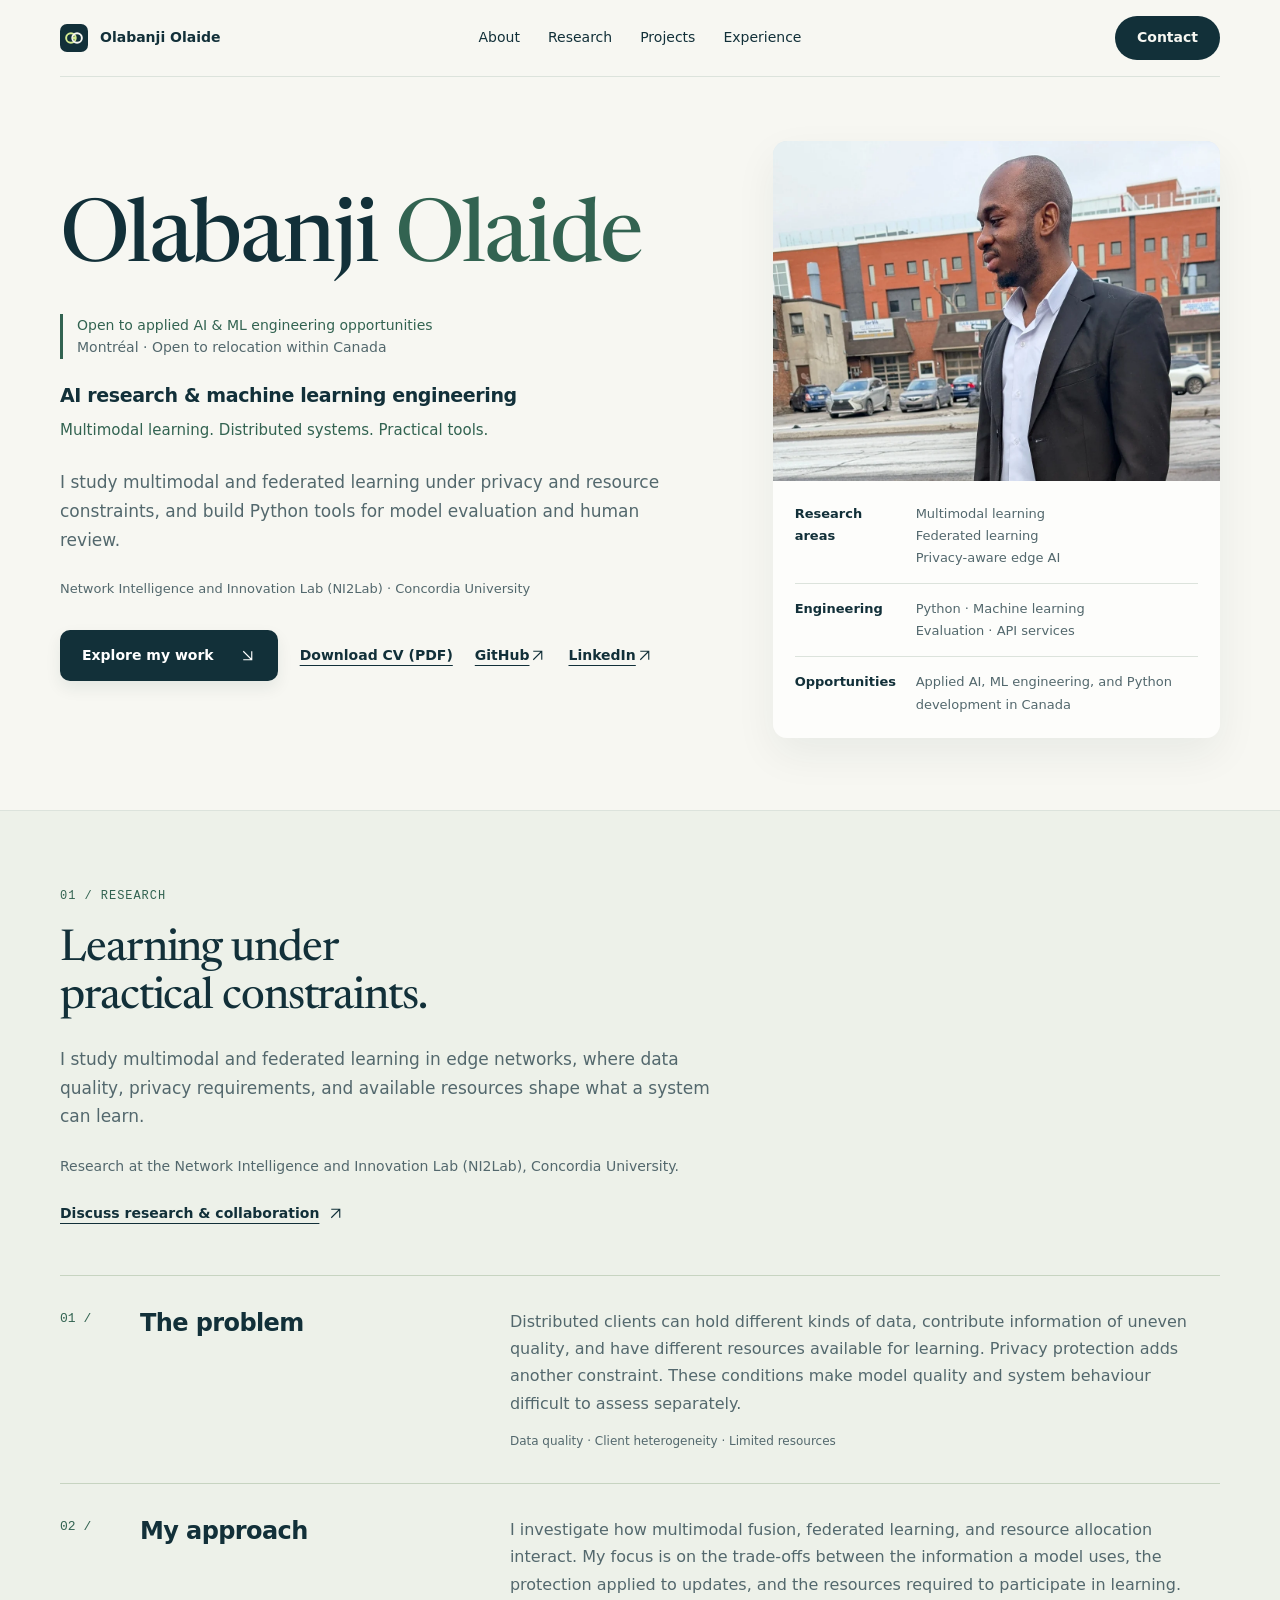
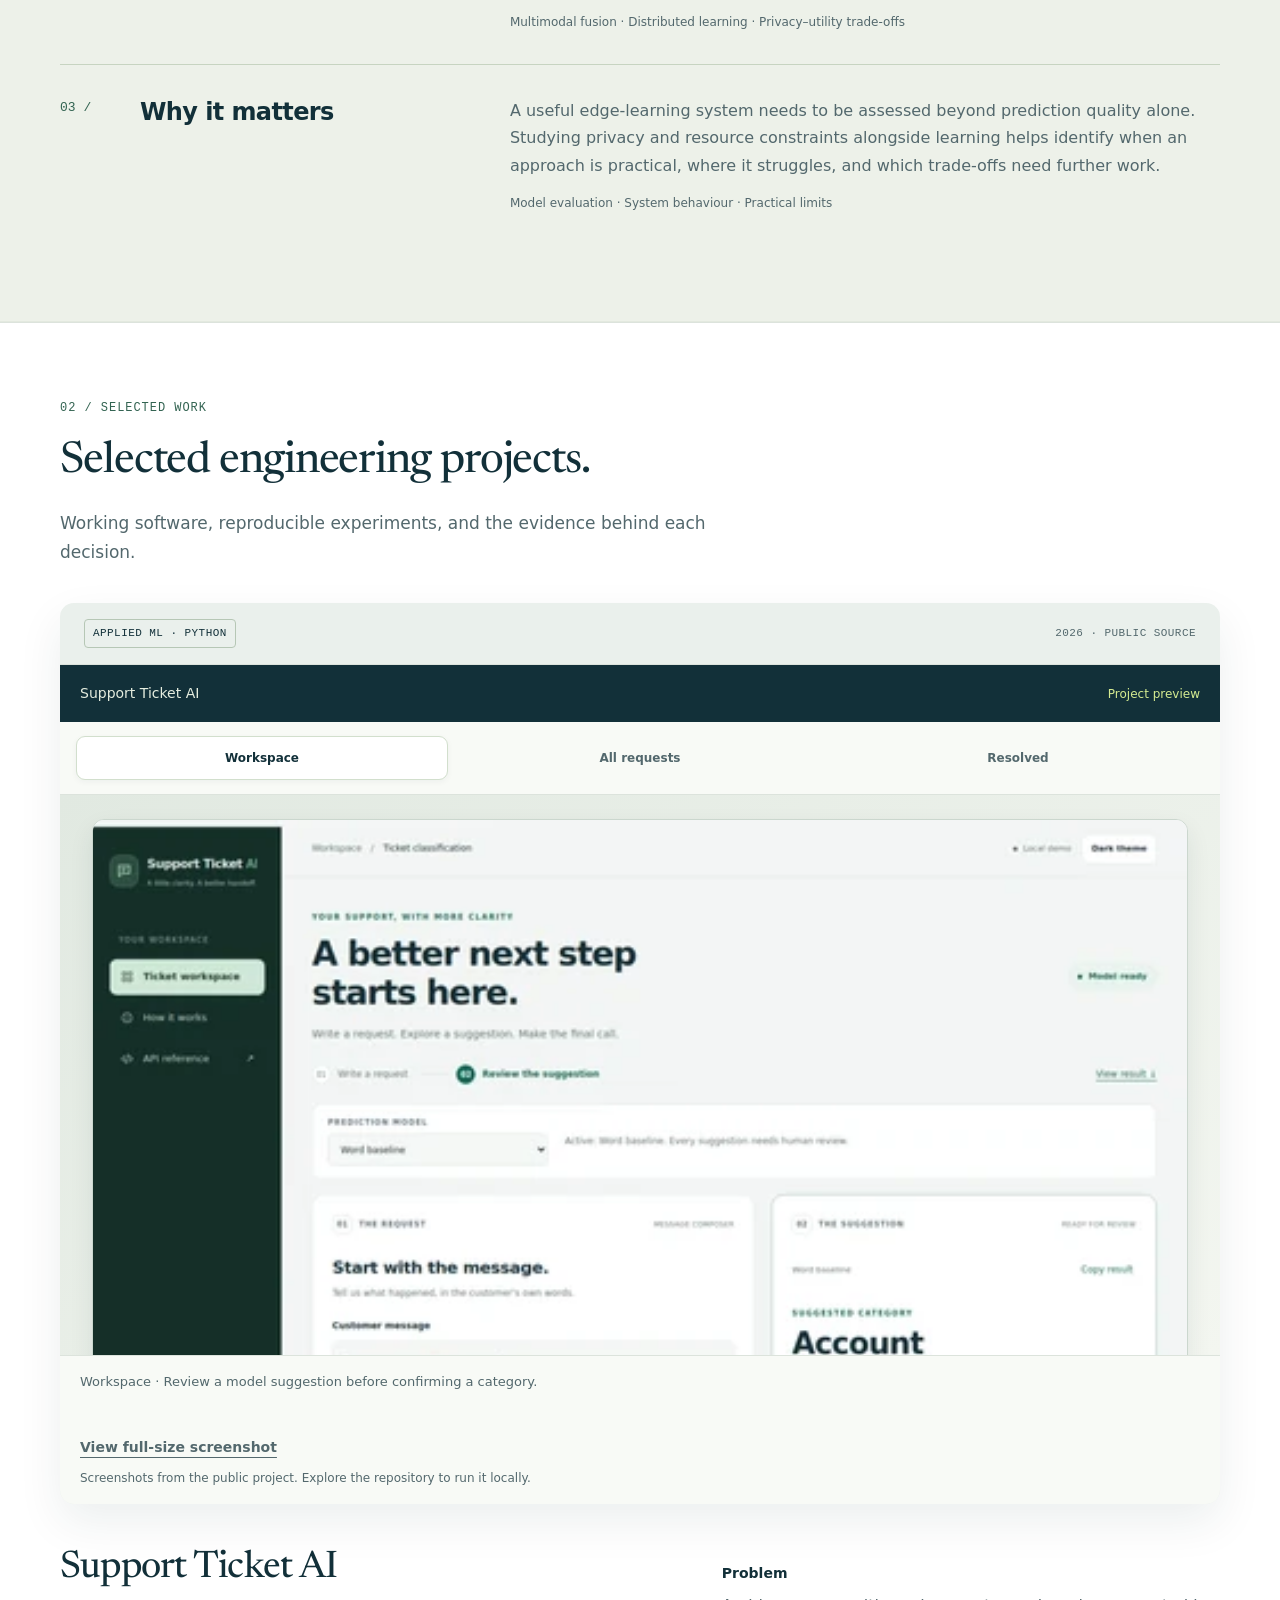
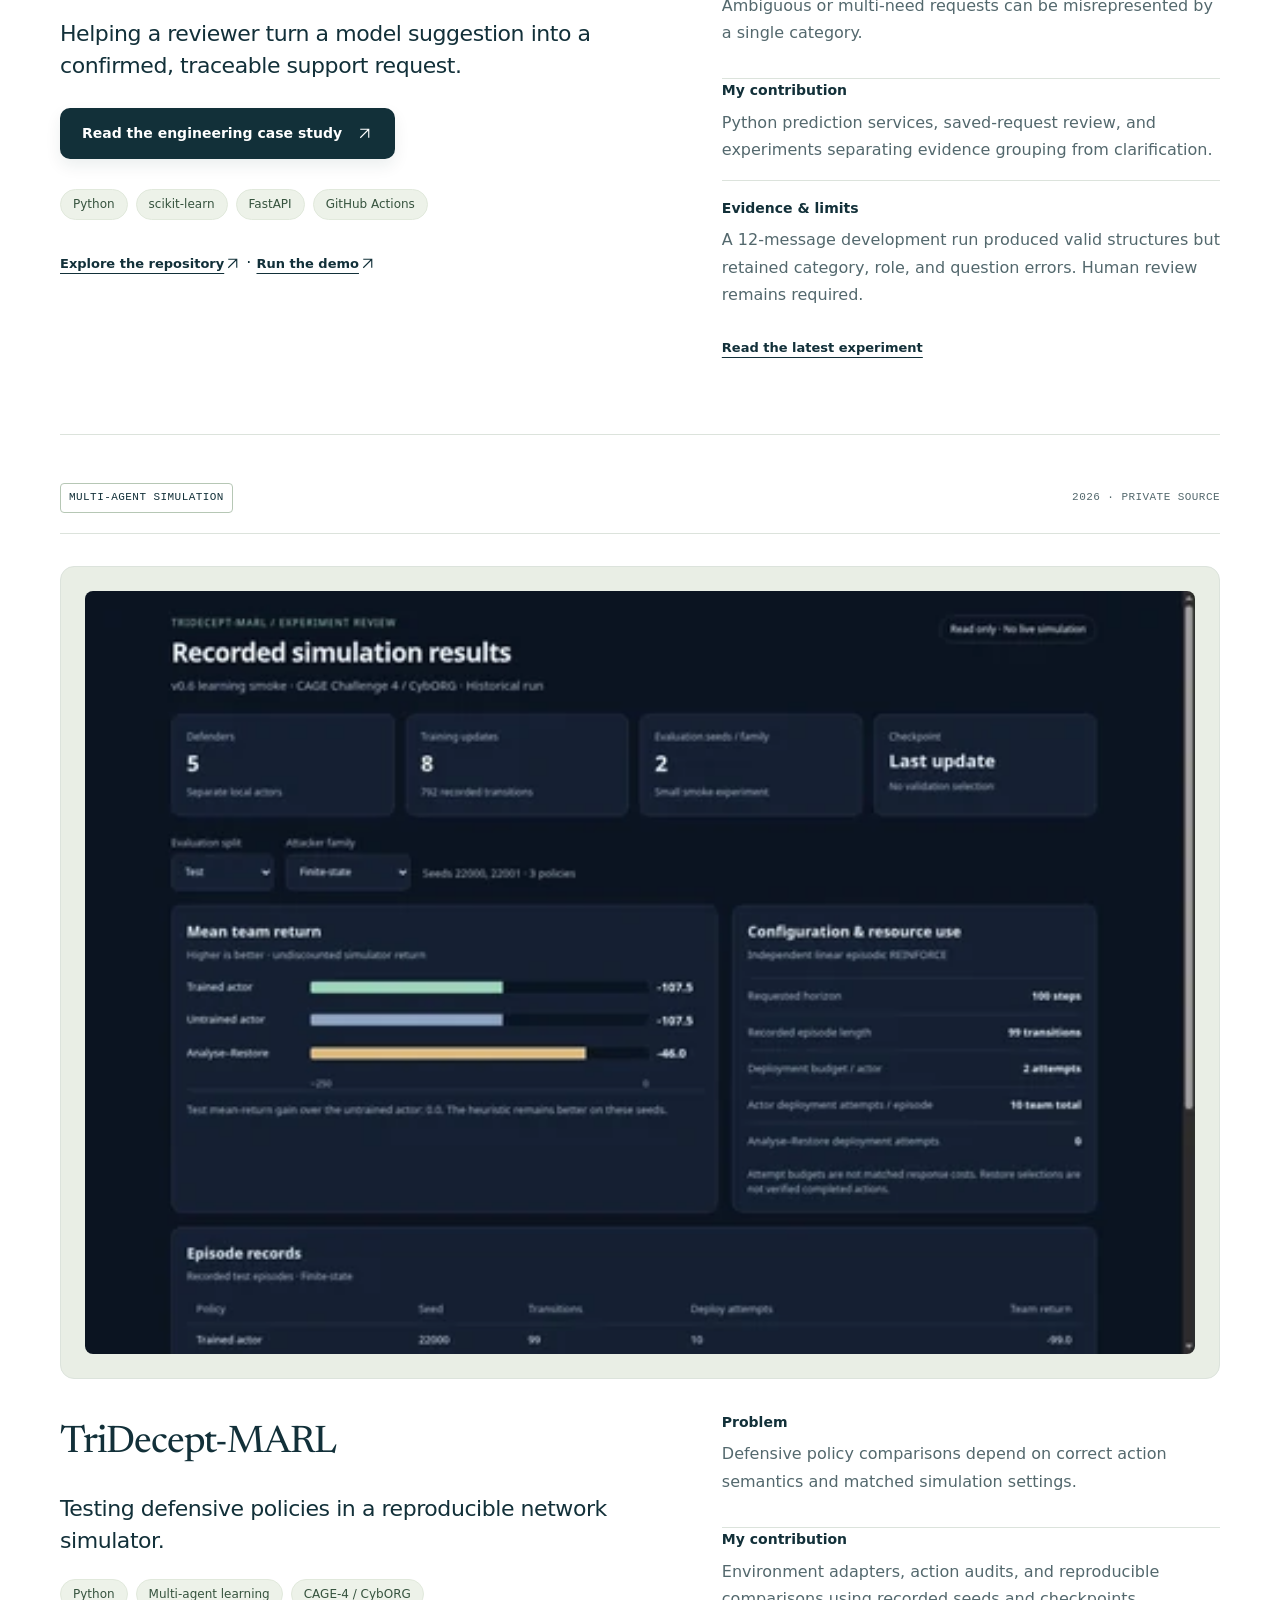
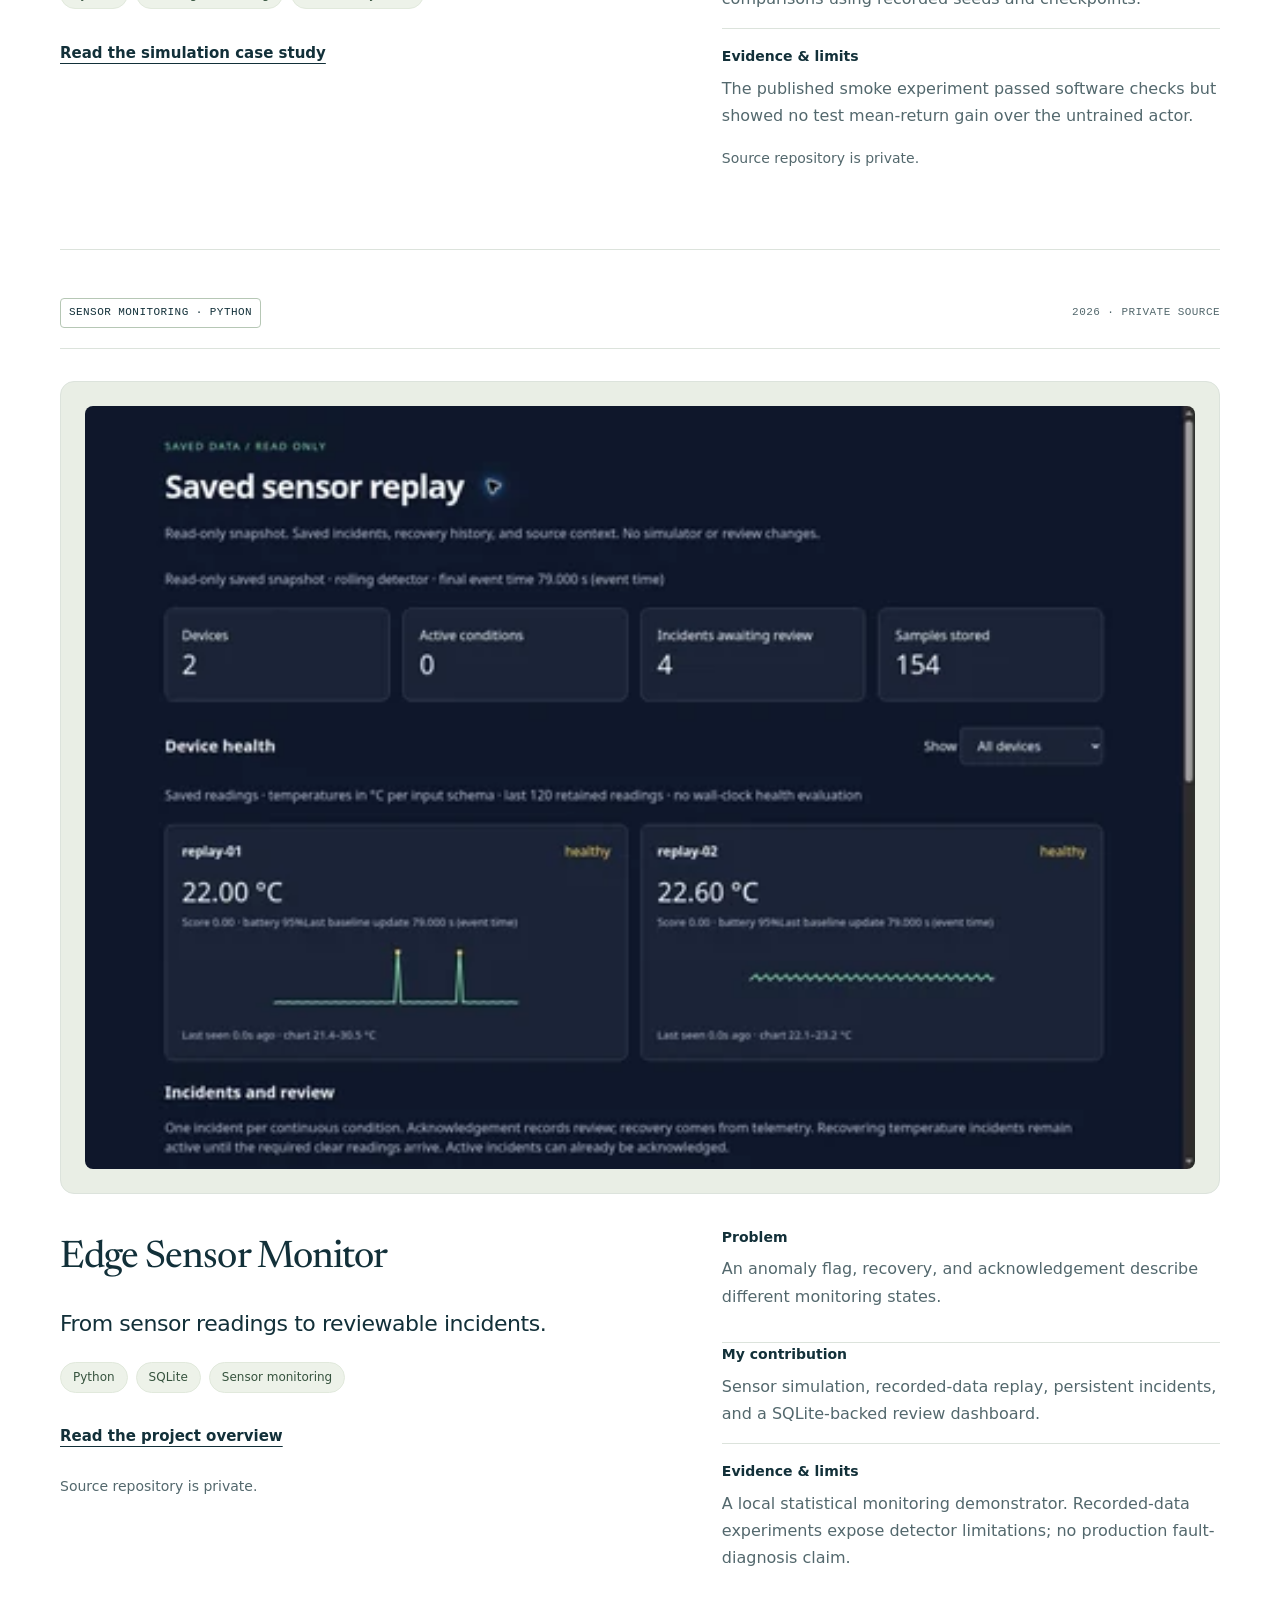
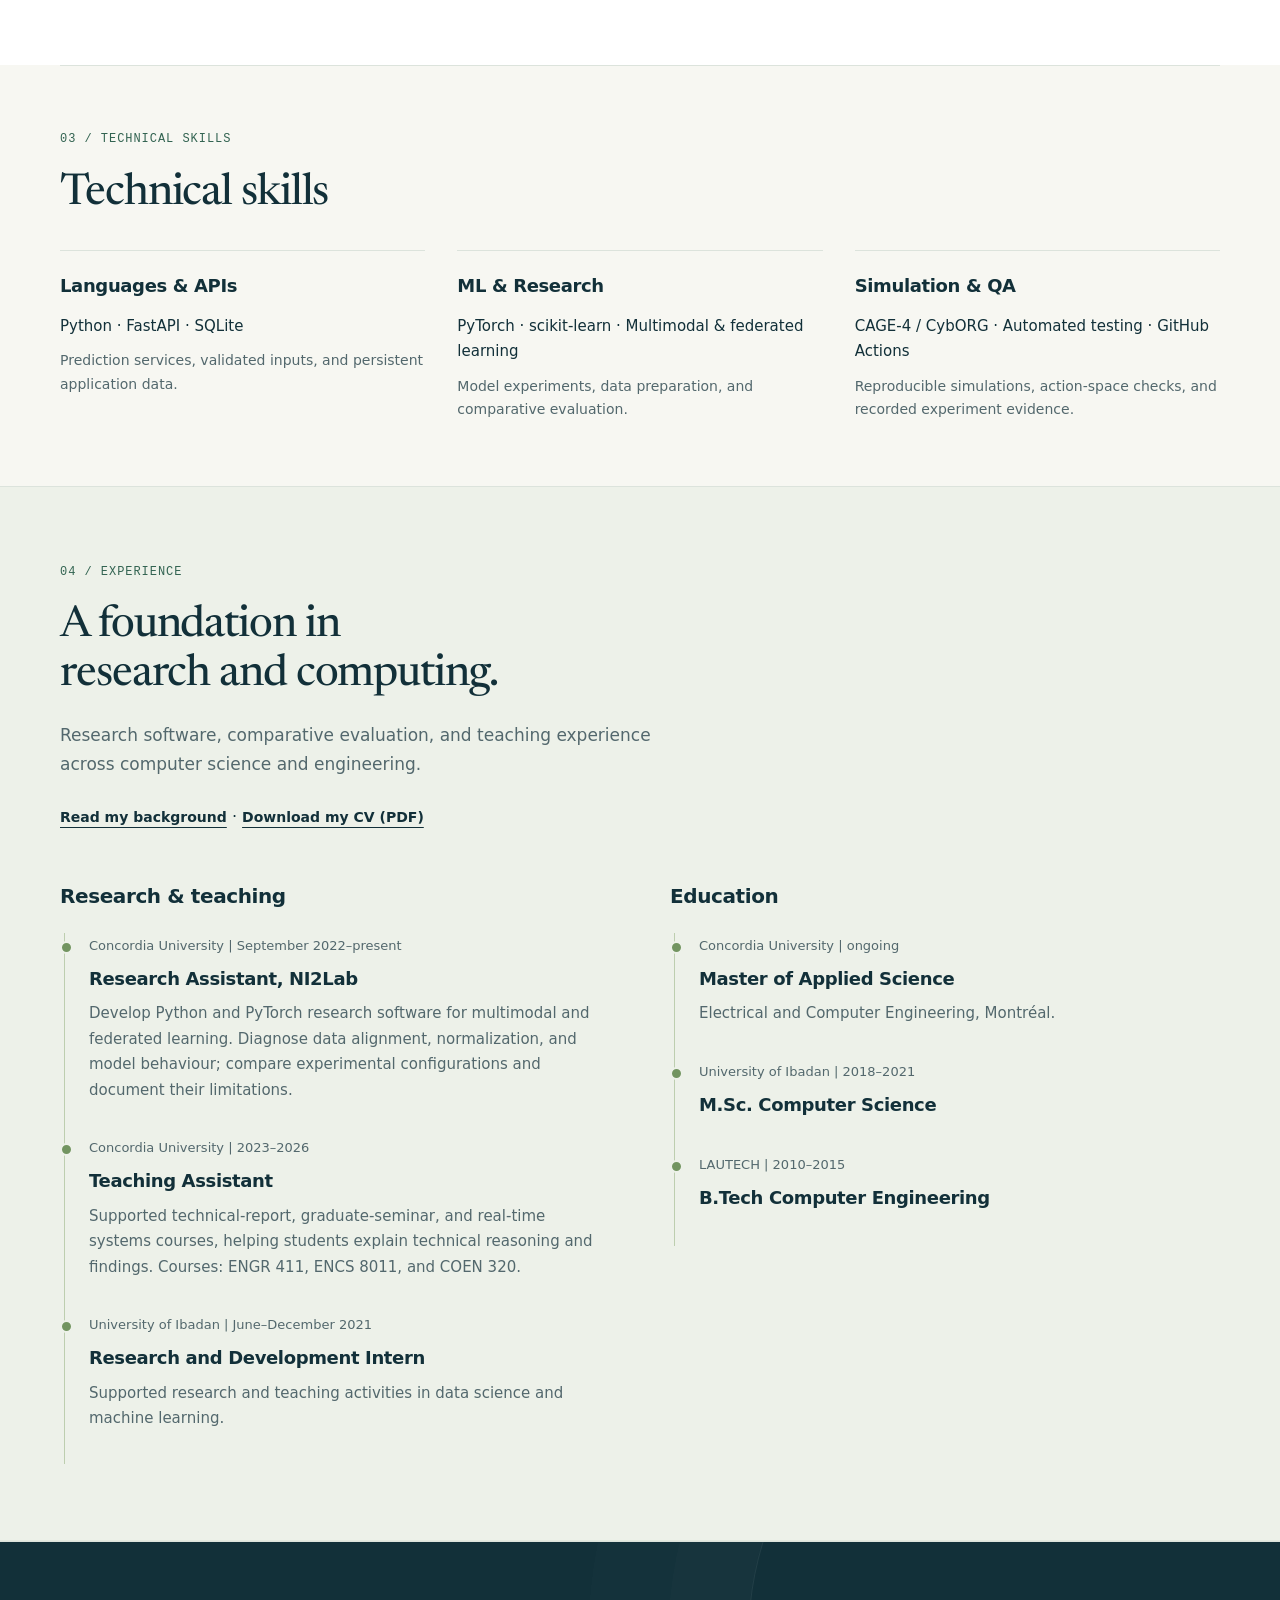
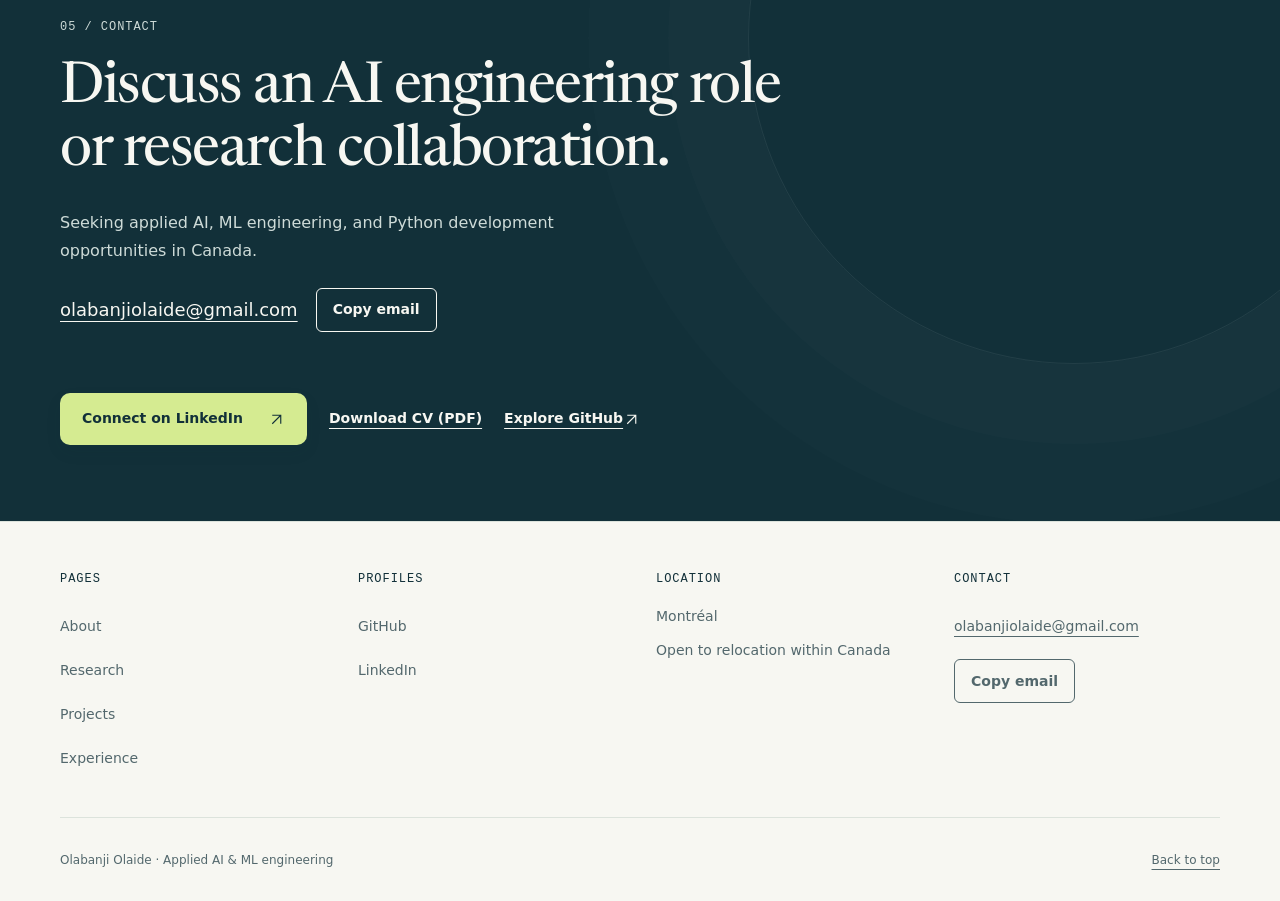
==== commit e97faed4: "Correct initial section deep links, align project tags, and add technical skills" ====
--- a/site/index.html
+++ b/site/index.html
@@ -7,7 +7,7 @@
 <meta name="theme-color" content="#132c34">
 <title>Olabanji Olaide | AI Research &amp; ML Engineering</title>
 <link rel="preload" href="fonts/newsreader.woff" as="font" type="font/woff" crossorigin>
-<link rel="stylesheet" href="styles.css?v=20261116-editorial">
+<link rel="stylesheet" href="styles.css?v=20261116-skills">
 
 <link rel="canonical" href="https://olabanjiolaide.github.io/olabanjiolaide/">
 <link rel="icon" href="favicon.svg?v=20261116-green" type="image/svg+xml">
@@ -43,9 +43,9 @@
 <article class="research-row"><span class="research-number" aria-hidden="true">03 /</span><h3>Why it matters</h3><div><p>A useful edge-learning system needs to be assessed beyond prediction quality alone. Studying privacy and resource constraints alongside learning helps identify when an approach is practical, where it struggles, and which trade-offs need further work.</p><p class="theme-detail">Model evaluation · System behaviour · Practical limits</p></div></article>
 </div></div></section>
 <section id="work" class="work"><div class="wrap"><div class="section-heading"><p class="section-kicker">02 / SELECTED WORK</p><h2>Selected engineering projects.</h2><p class="section-intro">Working software, reproducible experiments, and the evidence behind each decision.</p></div>
-<div class="project-showcase"><figure class="project-preview interactive-preview"><div class="project-meta"><span class="project-category">APPLIED ML · PYTHON</span><span>2026 · PUBLIC SOURCE</span></div><div class="preview-topbar"><span>Support Ticket AI</span><span class="preview-status">Project preview</span></div><div class="preview-controls" role="group" aria-label="Choose a project screenshot" hidden><button type="button" data-view="workspace" aria-pressed="true" aria-controls="project-screen">Workspace</button><button type="button" data-view="requests" aria-pressed="false" aria-controls="project-screen">All requests</button><button type="button" data-view="resolved" aria-pressed="false" aria-controls="project-screen">Resolved</button></div><div class="preview-stage"><a href="https://github.com/olabanjiolaide/support-ticket-ai" aria-label="Explore Support Ticket AI on GitHub"><img width="1440" height="1394" id="project-screen" src="images/workspace-modern-light-1440.webp" srcset="images/workspace-modern-light-480.webp 480w, images/workspace-modern-light-800.webp 800w, images/workspace-modern-light-1440.webp 1440w" sizes="(max-width: 600px) calc(100vw - 36px), (max-width: 1164px) calc(100vw - 64px), 1100px" alt="Support Ticket AI workspace for reviewing a model suggestion" loading="lazy" decoding="async"></a></div><figcaption id="preview-caption" aria-live="polite">Workspace · Review a model suggestion before confirming a category.</figcaption><p class="preview-disclosure"><a id="preview-full" href="https://raw.githubusercontent.com/olabanjiolaide/support-ticket-ai/main/docs/images/workspace-modern-light.png">View full-size screenshot</a><br>Screenshots from the public project. Explore the repository to run it locally.</p></figure><article class="project"><div><h3>Support Ticket AI</h3><p class="project-lead">Helping a reviewer turn a model suggestion into a confirmed, traceable support request.</p><a class="button case-study-button" href="support-ticket-ai.html">Read the engineering case study <svg class="icon-arrow" viewBox="0 0 24 24" fill="none" stroke="currentColor" stroke-width="1.6" aria-hidden="true"><path d="M6 18 18 6M6 6h12v12"/></svg></a><div class="tags"><span>Python</span><span>scikit-learn</span><span>FastAPI</span><span>GitHub Actions</span></div><a class="text-link" href="https://github.com/olabanjiolaide/support-ticket-ai">Explore the repository <svg class="icon-arrow" viewBox="0 0 24 24" fill="none" stroke="currentColor" stroke-width="1.6" aria-hidden="true"><path d="M6 18 18 6M6 6h12v12"/></svg></a> · <a class="text-link" href="https://github.com/olabanjiolaide/support-ticket-ai/blob/main/docs/07-running-the-demo.md">Run the demo <svg class="icon-arrow" viewBox="0 0 24 24" fill="none" stroke="currentColor" stroke-width="1.6" aria-hidden="true"><path d="M6 18 18 6M6 6h12v12"/></svg></a></div><div class="project-detail"><dl class="project-summary"><div><dt>Problem</dt><dd>Ambiguous or multi-need requests can be misrepresented by a single category.</dd></div><div><dt>My contribution</dt><dd>Python prediction services, saved-request review, and experiments separating evidence grouping from clarification.</dd></div><div><dt>Evidence &amp; limits</dt><dd>A 12-message development run produced valid structures but retained category, role, and question errors. Human review remains required.</dd></div></dl><a class="text-link" href="support-ticket-ai.html#followup">Read the latest experiment</a></div></article></div><article class="project-secondary" aria-labelledby="tridecept-title"><div class="project-meta"><span class="project-category">MULTI-AGENT SIMULATION</span><span>2026 · PRIVATE SOURCE</span></div><a class="tri-project-preview" href="tridecept-marl.html" aria-label="Read the TriDecept-MARL simulation case study"><img src="images/tridecept-results-viewer-1348.webp" srcset="images/tridecept-results-viewer-480.webp 480w, images/tridecept-results-viewer-800.webp 800w, images/tridecept-results-viewer-1348.webp 1348w" sizes="(max-width: 600px) calc(100vw - 36px), (max-width: 1164px) calc(100vw - 64px), 1100px" width="1348" height="926" alt="TriDecept recorded-results viewer comparing trained, untrained, and Analyse–Restore policies on the historical v0.6 smoke experiment" loading="lazy" decoding="async"></a><div><h3 id="tridecept-title">TriDecept-MARL</h3><p class="project-lead">Testing defensive policies in a reproducible network simulator.</p><a class="text-link" href="tridecept-marl.html">Read the simulation case study</a></div><div><dl class="project-summary"><div><dt>Problem</dt><dd>Defensive policy comparisons depend on correct action semantics and matched simulation settings.</dd></div><div><dt>My contribution</dt><dd>Environment adapters, action audits, and reproducible comparisons using recorded seeds and checkpoints.</dd></div><div><dt>Evidence &amp; limits</dt><dd>The published smoke experiment passed software checks but showed no test mean-return gain over the untrained actor.</dd></div></dl><div class="tags"><span>Python</span><span>Multi-agent learning</span><span>CAGE-4 / CybORG</span></div><p class="private-source">Source repository is private.</p></div></article><article class="project-secondary edge-project" aria-labelledby="edge-project-title"><div class="project-meta"><span class="project-category">SENSOR MONITORING · PYTHON</span><span>2026 · PRIVATE SOURCE</span></div><a class="edge-project-preview" href="edge-sensor-monitor.html" aria-label="Read the Edge Sensor Monitor project overview"><img src="images/edge-sensor-dashboard-1348.webp" srcset="images/edge-sensor-dashboard-480.webp 480w, images/edge-sensor-dashboard-800.webp 800w, images/edge-sensor-dashboard-1348.webp 1348w" sizes="(max-width: 600px) calc(100vw - 36px), (max-width: 1164px) calc(100vw - 64px), 1100px" width="1348" height="926" alt="Edge Sensor Monitor read-only dashboard showing synthetic replay fleet metrics and device temperature charts" loading="lazy" decoding="async"></a><div><h3 id="edge-project-title">Edge Sensor Monitor</h3><p class="project-lead">From sensor readings to reviewable incidents.</p><div class="tags"><span>Python</span><span>SQLite</span><span>Sensor monitoring</span></div><a class="text-link" href="edge-sensor-monitor.html">Read the project overview</a><p class="private-source">Source repository is private.</p></div><div><dl class="project-summary"><div><dt>Problem</dt><dd>An anomaly flag, recovery, and acknowledgement describe different monitoring states.</dd></div><div><dt>My contribution</dt><dd>Sensor simulation, recorded-data replay, persistent incidents, and a SQLite-backed review dashboard.</dd></div><div><dt>Evidence &amp; limits</dt><dd>A local statistical monitoring demonstrator. Recorded-data experiments expose detector limitations; no production fault-diagnosis claim.</dd></div></dl></div></article></div></section>
+<div class="project-showcase"><figure class="project-preview interactive-preview"><div class="project-meta"><span class="project-category">APPLIED ML · PYTHON</span><span>2026 · PUBLIC SOURCE</span></div><div class="preview-topbar"><span>Support Ticket AI</span><span class="preview-status">Project preview</span></div><div class="preview-controls" role="group" aria-label="Choose a project screenshot" hidden><button type="button" data-view="workspace" aria-pressed="true" aria-controls="project-screen">Workspace</button><button type="button" data-view="requests" aria-pressed="false" aria-controls="project-screen">All requests</button><button type="button" data-view="resolved" aria-pressed="false" aria-controls="project-screen">Resolved</button></div><div class="preview-stage"><a href="https://github.com/olabanjiolaide/support-ticket-ai" aria-label="Explore Support Ticket AI on GitHub"><img width="1440" height="1394" id="project-screen" src="images/workspace-modern-light-1440.webp" srcset="images/workspace-modern-light-480.webp 480w, images/workspace-modern-light-800.webp 800w, images/workspace-modern-light-1440.webp 1440w" sizes="(max-width: 600px) calc(100vw - 36px), (max-width: 1164px) calc(100vw - 64px), 1100px" alt="Support Ticket AI workspace for reviewing a model suggestion" loading="lazy" decoding="async"></a></div><figcaption id="preview-caption" aria-live="polite">Workspace · Review a model suggestion before confirming a category.</figcaption><p class="preview-disclosure"><a id="preview-full" href="https://raw.githubusercontent.com/olabanjiolaide/support-ticket-ai/main/docs/images/workspace-modern-light.png">View full-size screenshot</a><br>Screenshots from the public project. Explore the repository to run it locally.</p></figure><article class="project"><div><h3>Support Ticket AI</h3><p class="project-lead">Helping a reviewer turn a model suggestion into a confirmed, traceable support request.</p><a class="button case-study-button" href="support-ticket-ai.html">Read the engineering case study <svg class="icon-arrow" viewBox="0 0 24 24" fill="none" stroke="currentColor" stroke-width="1.6" aria-hidden="true"><path d="M6 18 18 6M6 6h12v12"/></svg></a><div class="tags"><span>Python</span><span>scikit-learn</span><span>FastAPI</span><span>GitHub Actions</span></div><a class="text-link" href="https://github.com/olabanjiolaide/support-ticket-ai">Explore the repository <svg class="icon-arrow" viewBox="0 0 24 24" fill="none" stroke="currentColor" stroke-width="1.6" aria-hidden="true"><path d="M6 18 18 6M6 6h12v12"/></svg></a> · <a class="text-link" href="https://github.com/olabanjiolaide/support-ticket-ai/blob/main/docs/07-running-the-demo.md">Run the demo <svg class="icon-arrow" viewBox="0 0 24 24" fill="none" stroke="currentColor" stroke-width="1.6" aria-hidden="true"><path d="M6 18 18 6M6 6h12v12"/></svg></a></div><div class="project-detail"><dl class="project-summary"><div><dt>Problem</dt><dd>Ambiguous or multi-need requests can be misrepresented by a single category.</dd></div><div><dt>My contribution</dt><dd>Python prediction services, saved-request review, and experiments separating evidence grouping from clarification.</dd></div><div><dt>Evidence &amp; limits</dt><dd>A 12-message development run produced valid structures but retained category, role, and question errors. Human review remains required.</dd></div></dl><a class="text-link" href="support-ticket-ai.html#followup">Read the latest experiment</a></div></article></div><article class="project-secondary" aria-labelledby="tridecept-title"><div class="project-meta"><span class="project-category">MULTI-AGENT SIMULATION</span><span>2026 · PRIVATE SOURCE</span></div><a class="tri-project-preview" href="tridecept-marl.html" aria-label="Read the TriDecept-MARL simulation case study"><img src="images/tridecept-results-viewer-1348.webp" srcset="images/tridecept-results-viewer-480.webp 480w, images/tridecept-results-viewer-800.webp 800w, images/tridecept-results-viewer-1348.webp 1348w" sizes="(max-width: 600px) calc(100vw - 36px), (max-width: 1164px) calc(100vw - 64px), 1100px" width="1348" height="926" alt="TriDecept recorded-results viewer comparing trained, untrained, and Analyse–Restore policies on the historical v0.6 smoke experiment" loading="lazy" decoding="async"></a><div><h3 id="tridecept-title">TriDecept-MARL</h3><p class="project-lead">Testing defensive policies in a reproducible network simulator.</p><div class="tags"><span>Python</span><span>Multi-agent learning</span><span>CAGE-4 / CybORG</span></div><a class="text-link" href="tridecept-marl.html">Read the simulation case study</a></div><div><dl class="project-summary"><div><dt>Problem</dt><dd>Defensive policy comparisons depend on correct action semantics and matched simulation settings.</dd></div><div><dt>My contribution</dt><dd>Environment adapters, action audits, and reproducible comparisons using recorded seeds and checkpoints.</dd></div><div><dt>Evidence &amp; limits</dt><dd>The published smoke experiment passed software checks but showed no test mean-return gain over the untrained actor.</dd></div></dl><p class="private-source">Source repository is private.</p></div></article><article class="project-secondary edge-project" aria-labelledby="edge-project-title"><div class="project-meta"><span class="project-category">SENSOR MONITORING · PYTHON</span><span>2026 · PRIVATE SOURCE</span></div><a class="edge-project-preview" href="edge-sensor-monitor.html" aria-label="Read the Edge Sensor Monitor project overview"><img src="images/edge-sensor-dashboard-1348.webp" srcset="images/edge-sensor-dashboard-480.webp 480w, images/edge-sensor-dashboard-800.webp 800w, images/edge-sensor-dashboard-1348.webp 1348w" sizes="(max-width: 600px) calc(100vw - 36px), (max-width: 1164px) calc(100vw - 64px), 1100px" width="1348" height="926" alt="Edge Sensor Monitor read-only dashboard showing synthetic replay fleet metrics and device temperature charts" loading="lazy" decoding="async"></a><div><h3 id="edge-project-title">Edge Sensor Monitor</h3><p class="project-lead">From sensor readings to reviewable incidents.</p><div class="tags"><span>Python</span><span>SQLite</span><span>Sensor monitoring</span></div><a class="text-link" href="edge-sensor-monitor.html">Read the project overview</a><p class="private-source">Source repository is private.</p></div><div><dl class="project-summary"><div><dt>Problem</dt><dd>An anomaly flag, recovery, and acknowledgement describe different monitoring states.</dd></div><div><dt>My contribution</dt><dd>Sensor simulation, recorded-data replay, persistent incidents, and a SQLite-backed review dashboard.</dd></div><div><dt>Evidence &amp; limits</dt><dd>A local statistical monitoring demonstrator. Recorded-data experiments expose detector limitations; no production fault-diagnosis claim.</dd></div></dl></div></article></div></section>
 
-<section id="experience" class="experience section-band" aria-labelledby="experience-title"><div class="wrap"><div class="section-heading"><p class="section-kicker">03 / EXPERIENCE</p><h2 id="experience-title">A foundation in research and computing.</h2><p class="section-intro">Research software, comparative evaluation, and teaching experience across computer science and engineering.</p><a class="text-link" href="about.html">Read my background</a> · <a class="text-link" href="documents/Olabanji_Olaide_CV.pdf" download>Download my CV (PDF)</a></div><div class="experience-grid"><div><h3>Research &amp; teaching</h3><article class="experience-row"><p class="entry-label">Concordia University | <time datetime="2022-09">September 2022</time>–present</p><h4>Research Assistant, NI2Lab</h4><p>Develop Python and PyTorch research software for multimodal and federated learning. Diagnose data alignment, normalization, and model behaviour; compare experimental configurations and document their limitations.</p></article><article class="experience-row"><p class="entry-label">Concordia University | 2023–2026</p><h4>Teaching Assistant</h4><p>Supported technical-report, graduate-seminar, and real-time systems courses, helping students explain technical reasoning and findings. Courses: ENGR 411, ENCS 8011, and COEN 320.</p></article><article class="experience-row"><p class="entry-label">University of Ibadan | June–December 2021</p><h4>Research and Development Intern</h4><p>Supported research and teaching activities in data science and machine learning.</p></article></div><div><h3>Education</h3><article class="experience-row"><p class="entry-label">Concordia University | ongoing</p><h4>Master of Applied Science</h4><p>Electrical and Computer Engineering, Montréal.</p></article><article class="experience-row"><p class="entry-label">University of Ibadan | 2018–2021</p><h4>M.Sc. Computer Science</h4></article><article class="experience-row"><p class="entry-label">LAUTECH | 2010–2015</p><h4>B.Tech Computer Engineering</h4></article></div></div></div></section><section id="connect" class="connect"><div class="wrap"><p class="section-kicker">04 / CONTACT</p><h2>Discuss an AI engineering role<br>or research collaboration.</h2><p>Seeking applied AI, ML engineering, and Python development opportunities in Canada.</p><div class="email-contact"><a href="mailto:olabanjiolaide@gmail.com">olabanjiolaide@gmail.com</a><button type="button" class="copy-email" hidden>Copy email</button><span class="copy-status" role="status" aria-live="polite"></span></div><div class="actions"><a class="button light" href="https://www.linkedin.com/in/olabanji-olaide-239104b0/">Connect on LinkedIn <svg class="icon-arrow" viewBox="0 0 24 24" fill="none" stroke="currentColor" stroke-width="1.6" aria-hidden="true"><path d="M6 18 18 6M6 6h12v12"/></svg></a><a class="text-link" href="documents/Olabanji_Olaide_CV.pdf" download>Download CV (PDF)</a><a class="text-link" href="https://github.com/olabanjiolaide">Explore GitHub <svg class="icon-arrow" viewBox="0 0 24 24" fill="none" stroke="currentColor" stroke-width="1.6" aria-hidden="true"><path d="M6 18 18 6M6 6h12v12"/></svg></a></div></div></section>
+<section id="skills" class="skills-section wrap" aria-labelledby="skills-title"><div class="section-heading"><p class="section-kicker">03 / TECHNICAL SKILLS</p><h2 id="skills-title">Technical skills</h2></div><div class="skills-grid"><div><h3>Languages &amp; APIs</h3><p>Python · FastAPI · SQLite</p><p class="skills-context">Prediction services, validated inputs, and persistent application data.</p></div><div><h3>ML &amp; Research</h3><p>PyTorch · scikit-learn · Multimodal &amp; federated learning</p><p class="skills-context">Model experiments, data preparation, and comparative evaluation.</p></div><div><h3>Simulation &amp; QA</h3><p>CAGE-4 / CybORG · Automated testing · GitHub Actions</p><p class="skills-context">Reproducible simulations, action-space checks, and recorded experiment evidence.</p></div></div></section><section id="experience" class="experience section-band" aria-labelledby="experience-title"><div class="wrap"><div class="section-heading"><p class="section-kicker">04 / EXPERIENCE</p><h2 id="experience-title">A foundation in research and computing.</h2><p class="section-intro">Research software, comparative evaluation, and teaching experience across computer science and engineering.</p><a class="text-link" href="about.html">Read my background</a> · <a class="text-link" href="documents/Olabanji_Olaide_CV.pdf" download>Download my CV (PDF)</a></div><div class="experience-grid"><div><h3>Research &amp; teaching</h3><article class="experience-row"><p class="entry-label">Concordia University | <time datetime="2022-09">September 2022</time>–present</p><h4>Research Assistant, NI2Lab</h4><p>Develop Python and PyTorch research software for multimodal and federated learning. Diagnose data alignment, normalization, and model behaviour; compare experimental configurations and document their limitations.</p></article><article class="experience-row"><p class="entry-label">Concordia University | 2023–2026</p><h4>Teaching Assistant</h4><p>Supported technical-report, graduate-seminar, and real-time systems courses, helping students explain technical reasoning and findings. Courses: ENGR 411, ENCS 8011, and COEN 320.</p></article><article class="experience-row"><p class="entry-label">University of Ibadan | June–December 2021</p><h4>Research and Development Intern</h4><p>Supported research and teaching activities in data science and machine learning.</p></article></div><div><h3>Education</h3><article class="experience-row"><p class="entry-label">Concordia University | ongoing</p><h4>Master of Applied Science</h4><p>Electrical and Computer Engineering, Montréal.</p></article><article class="experience-row"><p class="entry-label">University of Ibadan | 2018–2021</p><h4>M.Sc. Computer Science</h4></article><article class="experience-row"><p class="entry-label">LAUTECH | 2010–2015</p><h4>B.Tech Computer Engineering</h4></article></div></div></div></section><section id="connect" class="connect"><div class="wrap"><p class="section-kicker">05 / CONTACT</p><h2>Discuss an AI engineering role<br>or research collaboration.</h2><p>Seeking applied AI, ML engineering, and Python development opportunities in Canada.</p><div class="email-contact"><a href="mailto:olabanjiolaide@gmail.com">olabanjiolaide@gmail.com</a><button type="button" class="copy-email" hidden>Copy email</button><span class="copy-status" role="status" aria-live="polite"></span></div><div class="actions"><a class="button light" href="https://www.linkedin.com/in/olabanji-olaide-239104b0/">Connect on LinkedIn <svg class="icon-arrow" viewBox="0 0 24 24" fill="none" stroke="currentColor" stroke-width="1.6" aria-hidden="true"><path d="M6 18 18 6M6 6h12v12"/></svg></a><a class="text-link" href="documents/Olabanji_Olaide_CV.pdf" download>Download CV (PDF)</a><a class="text-link" href="https://github.com/olabanjiolaide">Explore GitHub <svg class="icon-arrow" viewBox="0 0 24 24" fill="none" stroke="currentColor" stroke-width="1.6" aria-hidden="true"><path d="M6 18 18 6M6 6h12v12"/></svg></a></div></div></section>
 </main><footer class="site-footer"><div class="wrap footer-grid"><div><h2>Pages</h2><a href="about.html">About</a><a href="#research">Research</a><a href="#work">Projects</a><a href="#experience">Experience</a></div><div><h2>Profiles</h2><a href="https://github.com/olabanjiolaide">GitHub</a><a href="https://www.linkedin.com/in/olabanji-olaide-239104b0/">LinkedIn</a></div><div><h2>Location</h2><p>Montréal</p><p>Open to relocation within Canada</p></div><div><h2>Contact</h2><div class="email-contact"><a href="mailto:olabanjiolaide@gmail.com">olabanjiolaide@gmail.com</a><button type="button" class="copy-email" hidden>Copy email</button><span class="copy-status" role="status" aria-live="polite"></span></div></div></div><div class="wrap footer-bottom"><span>Olabanji Olaide · Applied AI &amp; ML engineering</span><a href="#main">Back to top</a></div></footer>
 <script src="script.js?v=20261116-images" defer></script>
-<script src="enhancements.js?v=20261116-1" defer></script></body></html>
+<script src="enhancements.js?v=20261116-anchors" defer></script></body></html>
--- a/site/styles.css
+++ b/site/styles.css
@@ -194,3 +194,8 @@
 html{scroll-padding-top:96px}main>section,.case-section{scroll-margin-top:0}
 @media(min-width:601px) and (max-width:980px){html{scroll-padding-top:170px}main>section,.case-section{scroll-margin-top:0}}
 @media(max-width:600px){html{scroll-padding-top:24px}main>section,.case-section{scroll-margin-top:0}}
+
+/* Demonstrated technical skills, between projects and experience. */
+.skills-section{padding-top:64px;padding-bottom:64px;border-top:1px solid var(--line)}.skills-grid{display:grid;grid-template-columns:repeat(3,minmax(0,1fr));gap:32px}.skills-grid>div{border-top:1px solid var(--line);padding-top:20px;min-width:0}.skills-grid h3{font-size:18px;margin-bottom:12px}.skills-grid p{font-size:15px;color:var(--ink);margin-bottom:10px}.skills-grid .skills-context{font-size:14px;color:var(--muted);margin:0}.skills-section .section-heading h2{margin-bottom:32px}
+@media(max-width:800px){.skills-grid{grid-template-columns:1fr;gap:24px}.skills-section{padding-top:40px;padding-bottom:40px}}
+@media print{.skills-grid{display:block}.skills-grid>div{break-inside:avoid}}
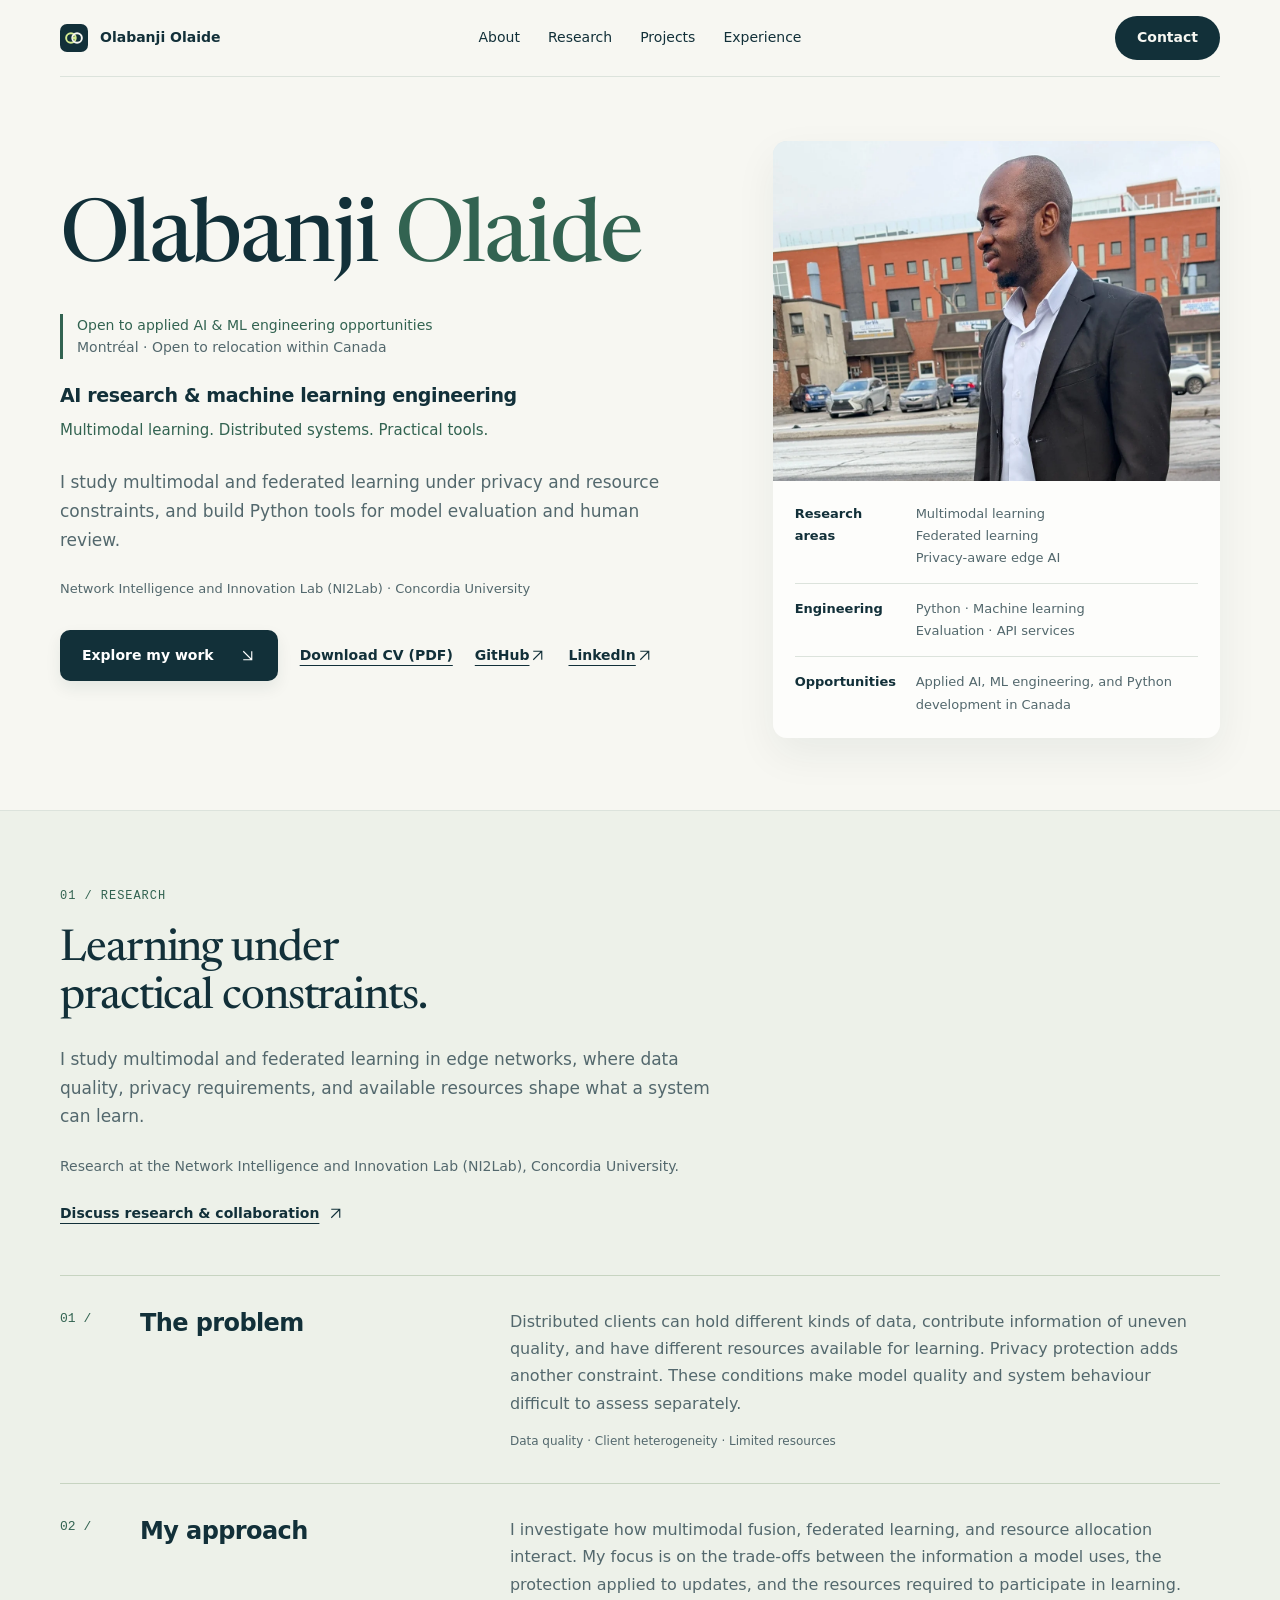
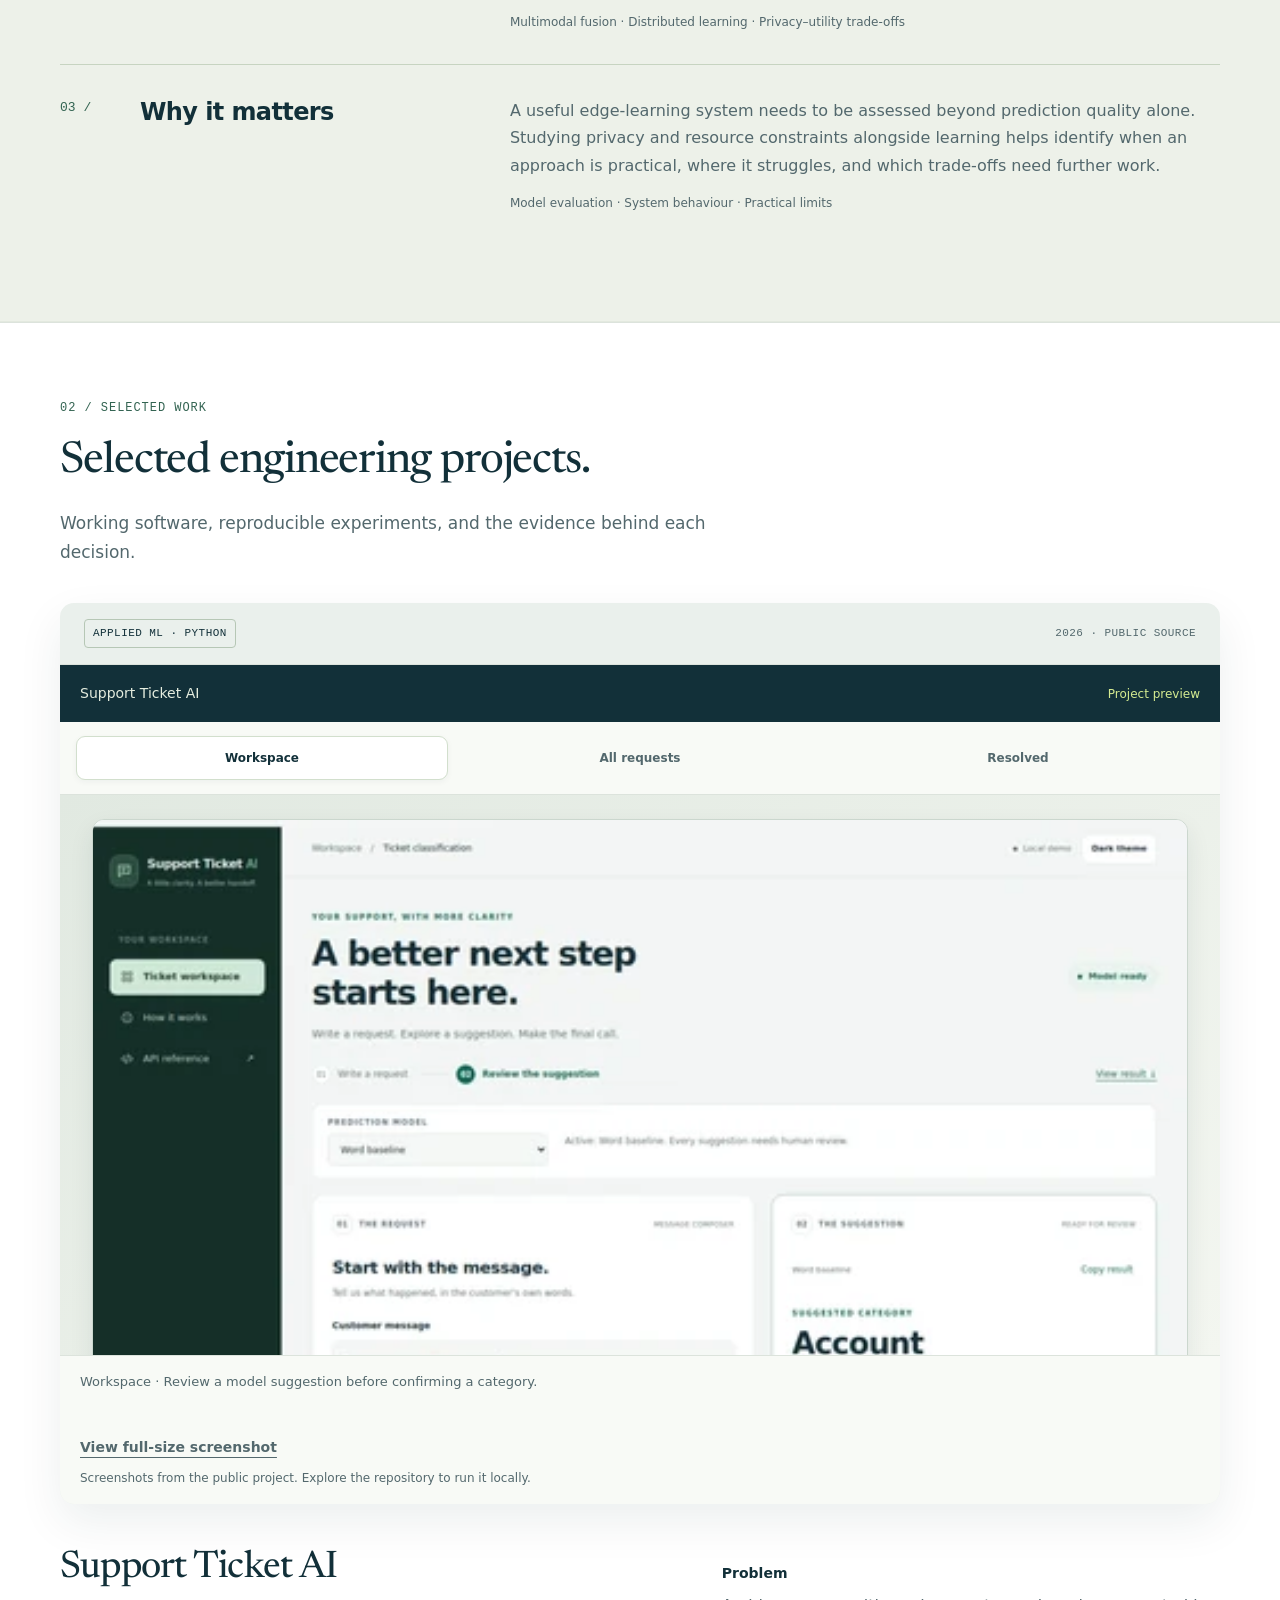
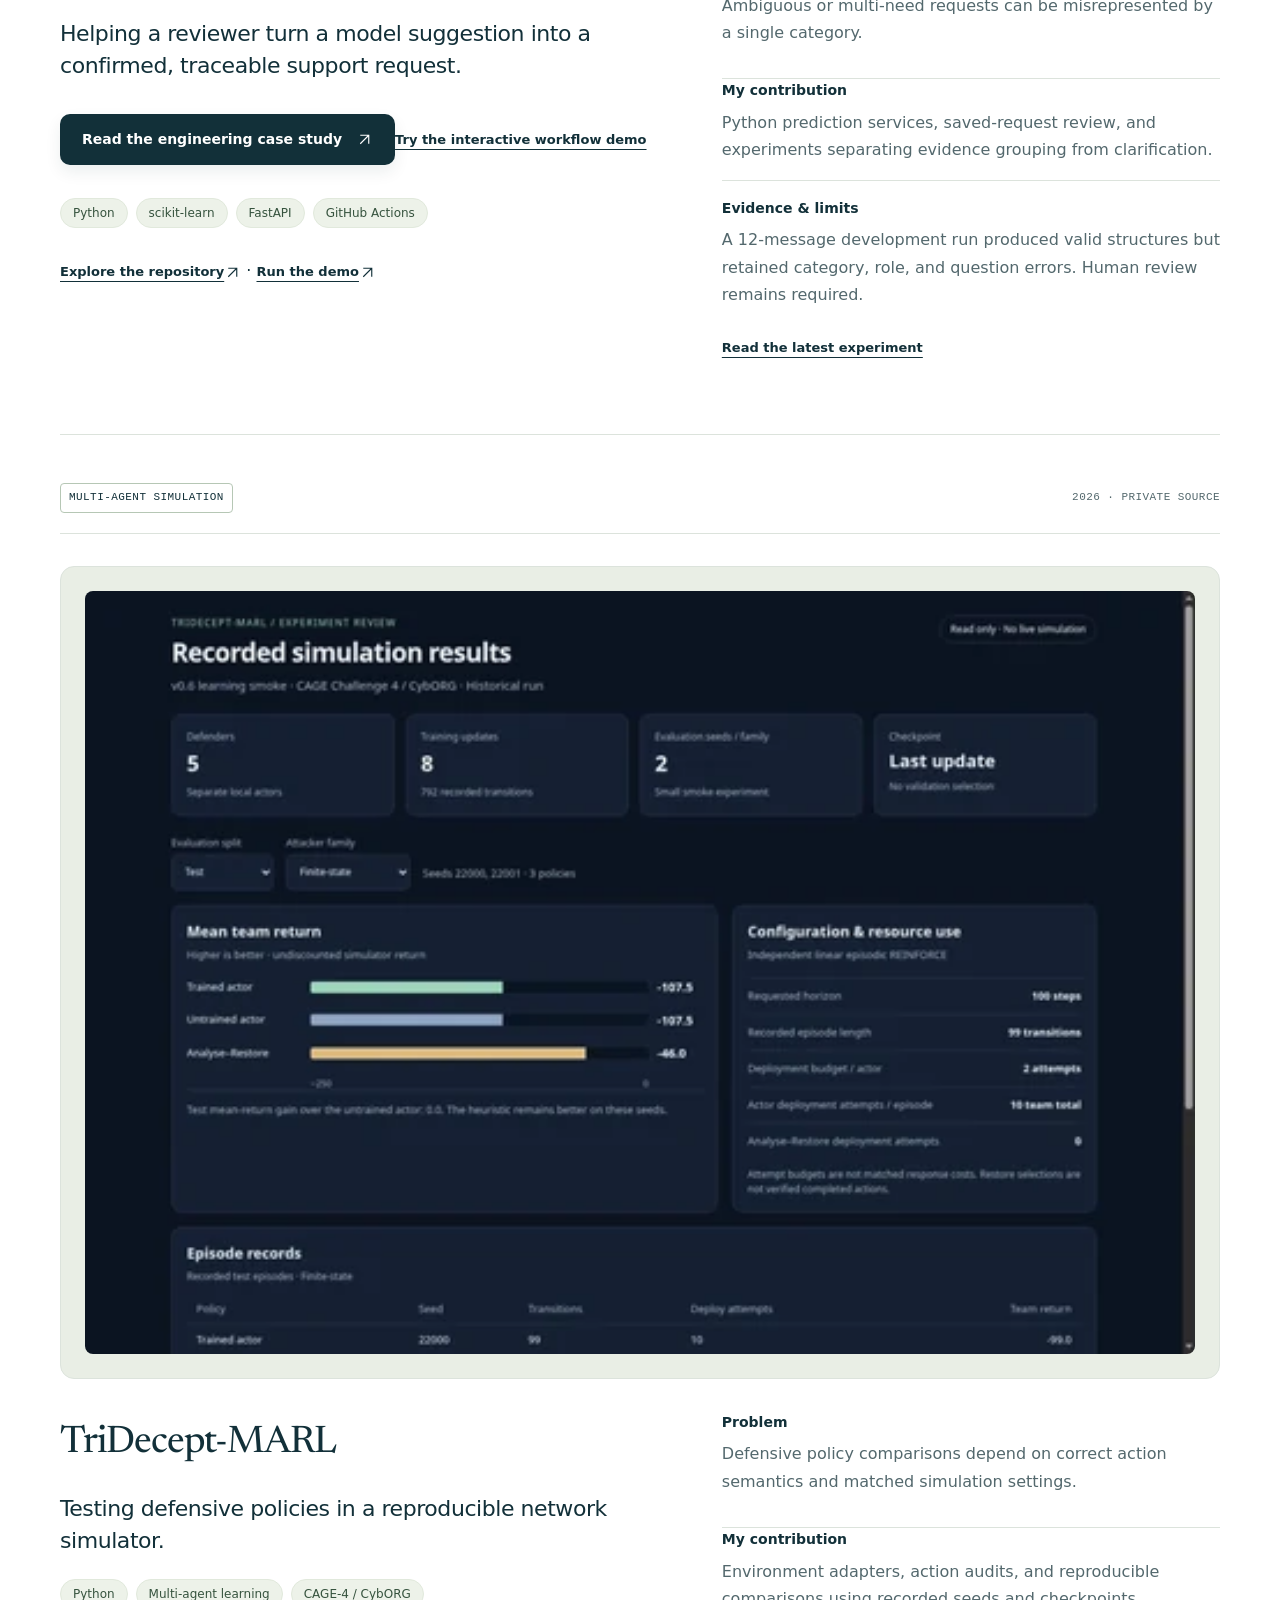
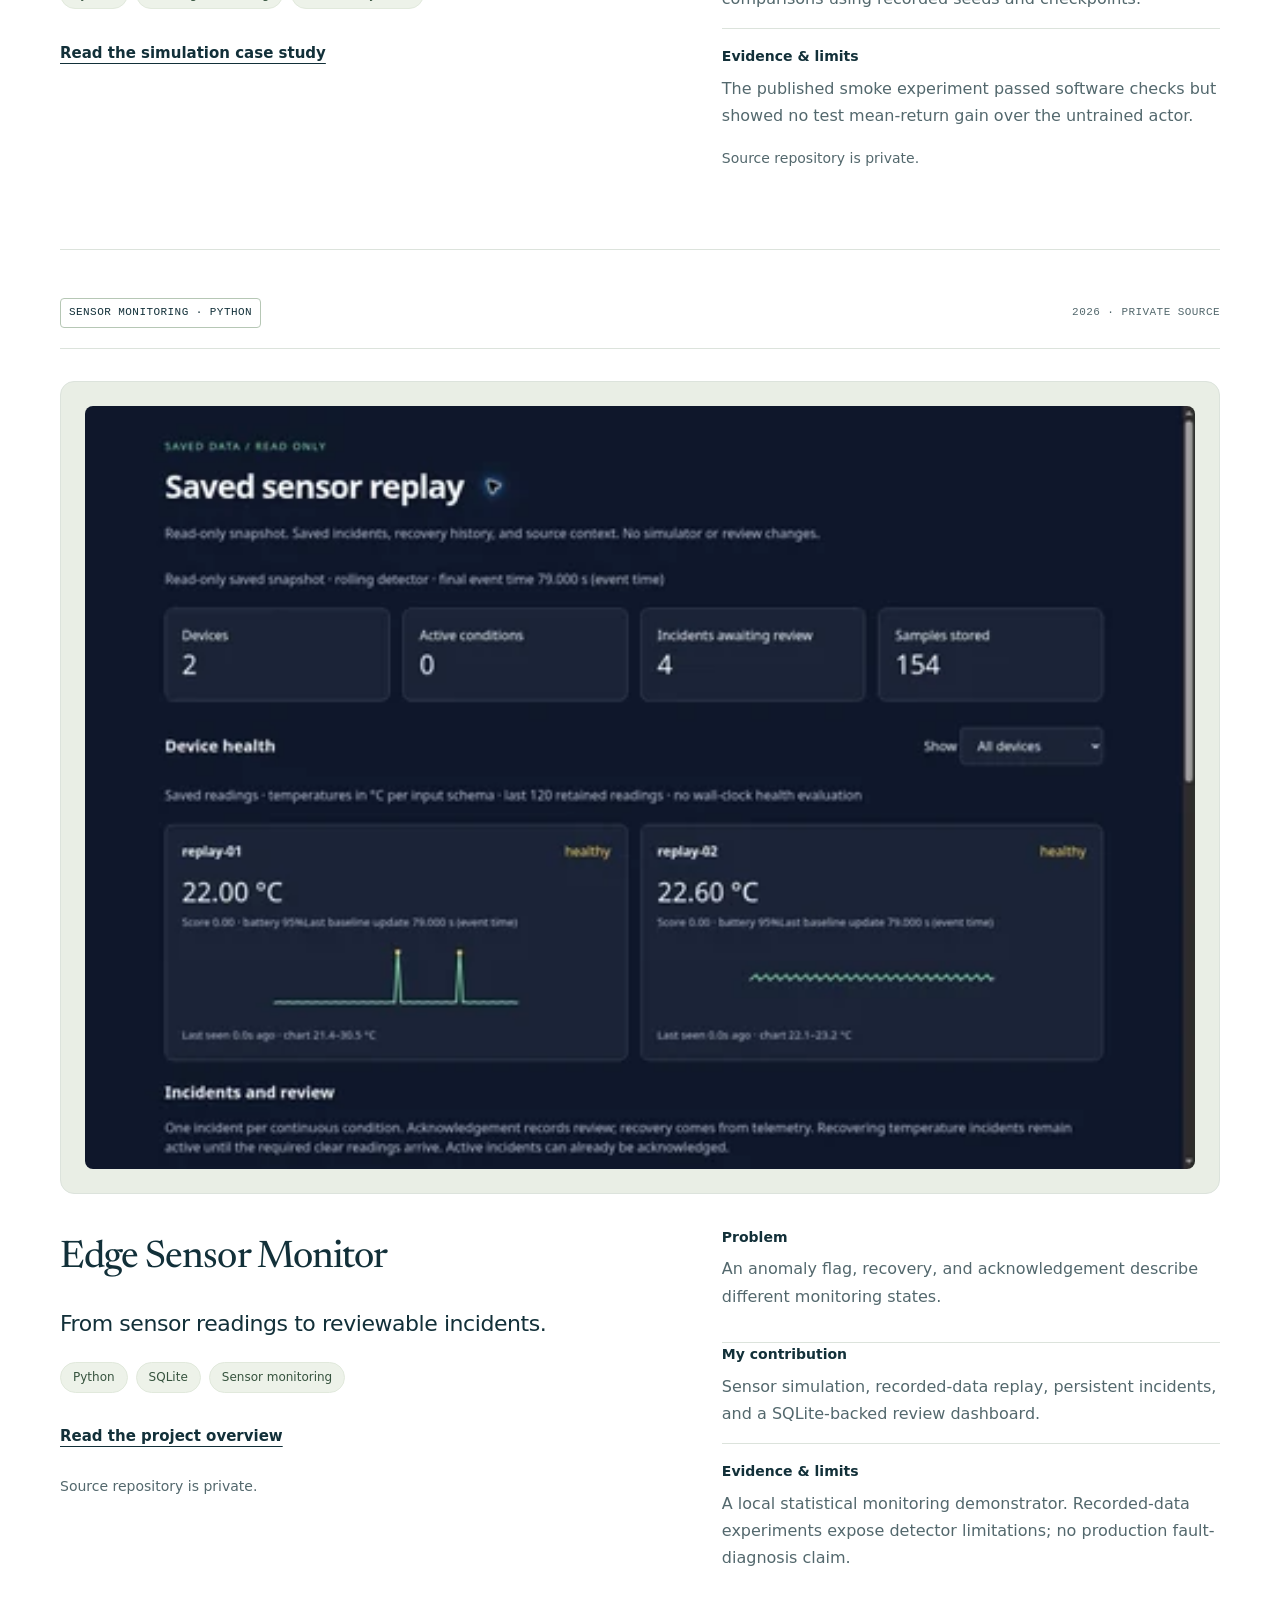
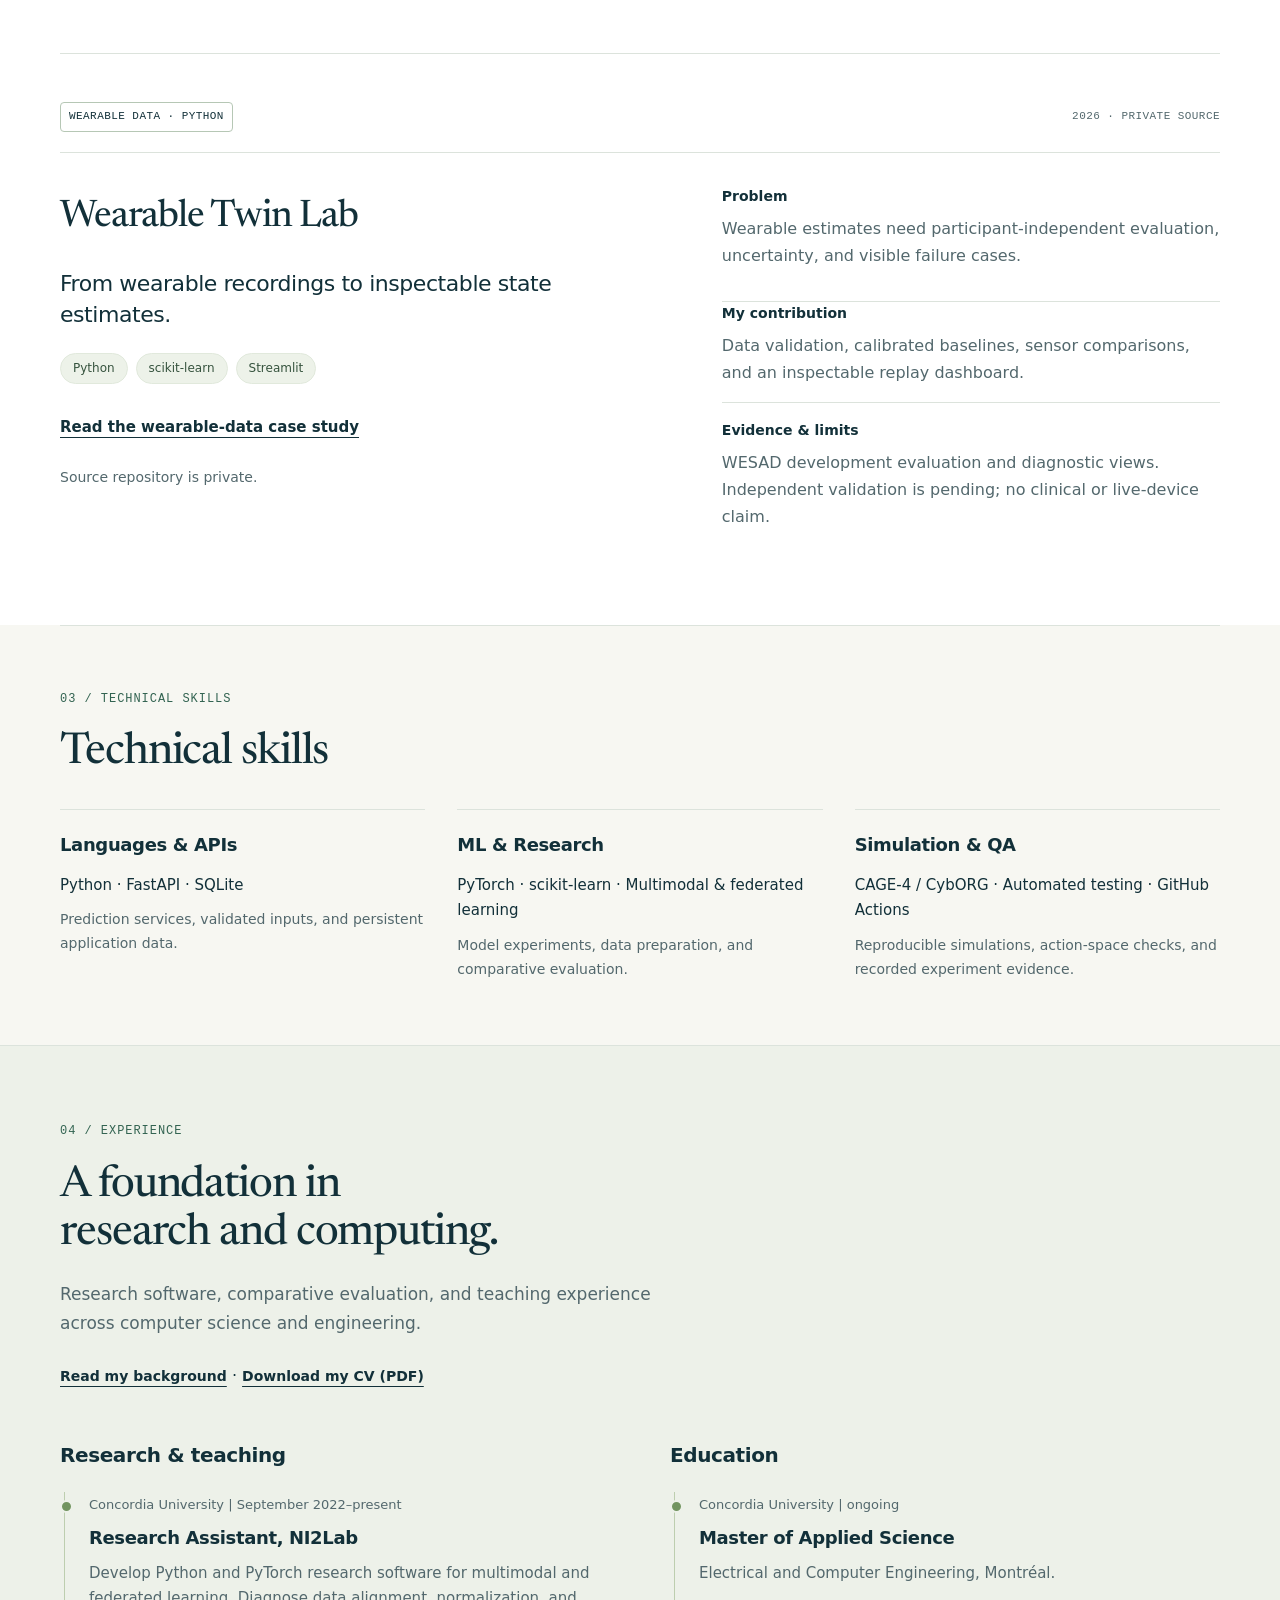
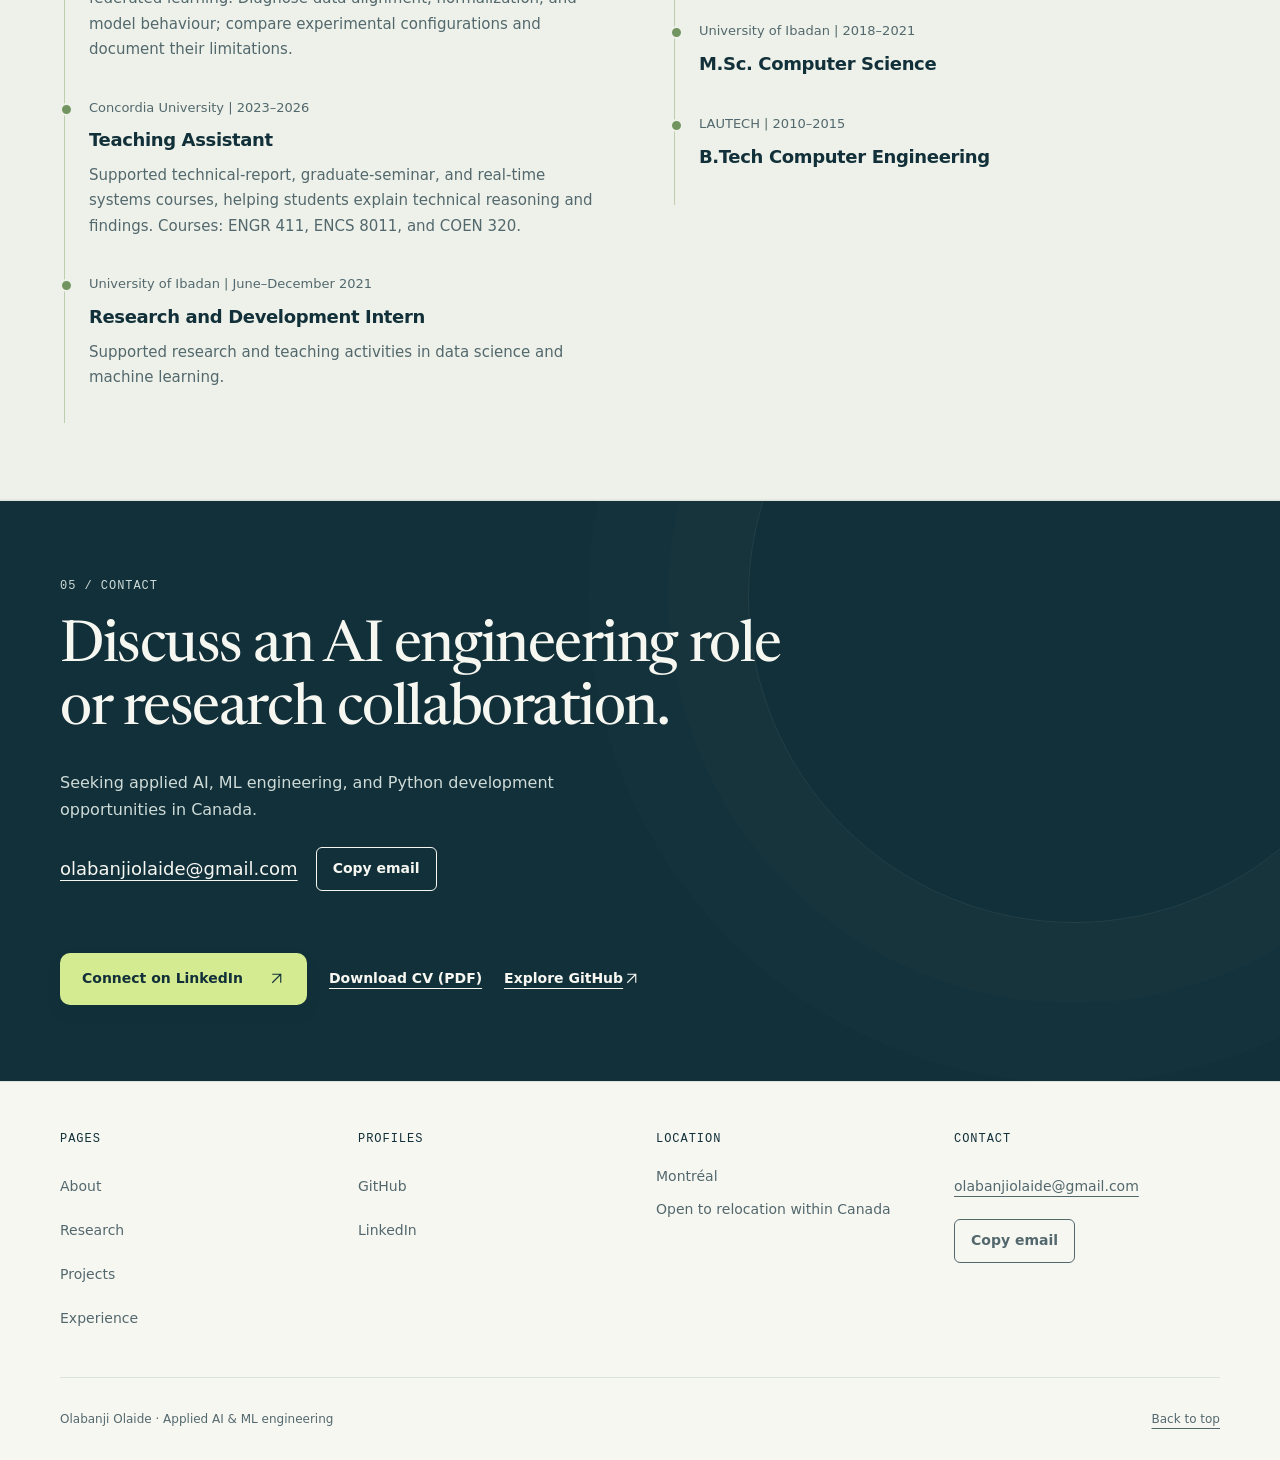
==== commit 10adba60: "Add wearable project, interactive support walkthrough, and profile discovery metadata" ====
--- a/site/index.html
+++ b/site/index.html
@@ -3,11 +3,11 @@
 <head>
 <meta charset="utf-8">
 <meta name="viewport" content="width=device-width, initial-scale=1">
-<meta name="description" content="AI research and machine learning engineering portfolio of Olabanji Olaide. Explore multimodal learning, Python projects, and a detailed Support Ticket AI case study.">
+<meta name="description" content="AI research and machine learning engineering portfolio of Olabanji Olaide. Explore multimodal learning, Python projects, and engineering project case studies.">
 <meta name="theme-color" content="#132c34">
 <title>Olabanji Olaide | AI Research &amp; ML Engineering</title>
 <link rel="preload" href="fonts/newsreader.woff" as="font" type="font/woff" crossorigin>
-<link rel="stylesheet" href="styles.css?v=20261116-skills">
+<link rel="stylesheet" href="styles.css?v=20261120-projects">
 
 <link rel="canonical" href="https://olabanjiolaide.github.io/olabanjiolaide/">
 <link rel="icon" href="favicon.svg?v=20261116-green" type="image/svg+xml">
@@ -19,7 +19,7 @@
 <meta property="og:image" content="https://olabanjiolaide.github.io/olabanjiolaide/images/portfolio-social.png">
 
 
-<meta property="og:image:width" content="1200"><meta property="og:image:height" content="630"><meta property="og:image:alt" content="Olabanji Olaide — AI research and machine learning engineering. Python, PyTorch, FastAPI."><meta name="twitter:card" content="summary_large_image"><meta name="twitter:image" content="https://olabanjiolaide.github.io/olabanjiolaide/images/portfolio-social.png"></head>
+<meta property="og:image:width" content="1200"><meta property="og:image:height" content="630"><meta property="og:image:alt" content="Olabanji Olaide — AI research and machine learning engineering. Python, PyTorch, FastAPI."><meta name="twitter:card" content="summary_large_image"><meta name="twitter:image" content="https://olabanjiolaide.github.io/olabanjiolaide/images/portfolio-social.png"><script type="application/ld+json">{"@context":"https://schema.org","@type":"Person","@id":"https://olabanjiolaide.github.io/olabanjiolaide/#person","name":"Olabanji Olaide","alternateName":"olabanjiolaide","url":"https://olabanjiolaide.github.io/olabanjiolaide/","image":"https://olabanjiolaide.github.io/olabanjiolaide/images/olabanji-olaide.jpg","description":"AI research and machine learning engineering; multimodal and federated learning, Python tools, and reproducible evaluation.","sameAs":["https://github.com/olabanjiolaide","https://www.linkedin.com/in/olabanji-olaide-239104b0/"]}</script></head>
 <body>
 <div class="reading-progress" aria-hidden="true"></div>
 <a class="skip" href="#main">Skip to content</a>
@@ -43,7 +43,7 @@
 <article class="research-row"><span class="research-number" aria-hidden="true">03 /</span><h3>Why it matters</h3><div><p>A useful edge-learning system needs to be assessed beyond prediction quality alone. Studying privacy and resource constraints alongside learning helps identify when an approach is practical, where it struggles, and which trade-offs need further work.</p><p class="theme-detail">Model evaluation · System behaviour · Practical limits</p></div></article>
 </div></div></section>
 <section id="work" class="work"><div class="wrap"><div class="section-heading"><p class="section-kicker">02 / SELECTED WORK</p><h2>Selected engineering projects.</h2><p class="section-intro">Working software, reproducible experiments, and the evidence behind each decision.</p></div>
-<div class="project-showcase"><figure class="project-preview interactive-preview"><div class="project-meta"><span class="project-category">APPLIED ML · PYTHON</span><span>2026 · PUBLIC SOURCE</span></div><div class="preview-topbar"><span>Support Ticket AI</span><span class="preview-status">Project preview</span></div><div class="preview-controls" role="group" aria-label="Choose a project screenshot" hidden><button type="button" data-view="workspace" aria-pressed="true" aria-controls="project-screen">Workspace</button><button type="button" data-view="requests" aria-pressed="false" aria-controls="project-screen">All requests</button><button type="button" data-view="resolved" aria-pressed="false" aria-controls="project-screen">Resolved</button></div><div class="preview-stage"><a href="https://github.com/olabanjiolaide/support-ticket-ai" aria-label="Explore Support Ticket AI on GitHub"><img width="1440" height="1394" id="project-screen" src="images/workspace-modern-light-1440.webp" srcset="images/workspace-modern-light-480.webp 480w, images/workspace-modern-light-800.webp 800w, images/workspace-modern-light-1440.webp 1440w" sizes="(max-width: 600px) calc(100vw - 36px), (max-width: 1164px) calc(100vw - 64px), 1100px" alt="Support Ticket AI workspace for reviewing a model suggestion" loading="lazy" decoding="async"></a></div><figcaption id="preview-caption" aria-live="polite">Workspace · Review a model suggestion before confirming a category.</figcaption><p class="preview-disclosure"><a id="preview-full" href="https://raw.githubusercontent.com/olabanjiolaide/support-ticket-ai/main/docs/images/workspace-modern-light.png">View full-size screenshot</a><br>Screenshots from the public project. Explore the repository to run it locally.</p></figure><article class="project"><div><h3>Support Ticket AI</h3><p class="project-lead">Helping a reviewer turn a model suggestion into a confirmed, traceable support request.</p><a class="button case-study-button" href="support-ticket-ai.html">Read the engineering case study <svg class="icon-arrow" viewBox="0 0 24 24" fill="none" stroke="currentColor" stroke-width="1.6" aria-hidden="true"><path d="M6 18 18 6M6 6h12v12"/></svg></a><div class="tags"><span>Python</span><span>scikit-learn</span><span>FastAPI</span><span>GitHub Actions</span></div><a class="text-link" href="https://github.com/olabanjiolaide/support-ticket-ai">Explore the repository <svg class="icon-arrow" viewBox="0 0 24 24" fill="none" stroke="currentColor" stroke-width="1.6" aria-hidden="true"><path d="M6 18 18 6M6 6h12v12"/></svg></a> · <a class="text-link" href="https://github.com/olabanjiolaide/support-ticket-ai/blob/main/docs/07-running-the-demo.md">Run the demo <svg class="icon-arrow" viewBox="0 0 24 24" fill="none" stroke="currentColor" stroke-width="1.6" aria-hidden="true"><path d="M6 18 18 6M6 6h12v12"/></svg></a></div><div class="project-detail"><dl class="project-summary"><div><dt>Problem</dt><dd>Ambiguous or multi-need requests can be misrepresented by a single category.</dd></div><div><dt>My contribution</dt><dd>Python prediction services, saved-request review, and experiments separating evidence grouping from clarification.</dd></div><div><dt>Evidence &amp; limits</dt><dd>A 12-message development run produced valid structures but retained category, role, and question errors. Human review remains required.</dd></div></dl><a class="text-link" href="support-ticket-ai.html#followup">Read the latest experiment</a></div></article></div><article class="project-secondary" aria-labelledby="tridecept-title"><div class="project-meta"><span class="project-category">MULTI-AGENT SIMULATION</span><span>2026 · PRIVATE SOURCE</span></div><a class="tri-project-preview" href="tridecept-marl.html" aria-label="Read the TriDecept-MARL simulation case study"><img src="images/tridecept-results-viewer-1348.webp" srcset="images/tridecept-results-viewer-480.webp 480w, images/tridecept-results-viewer-800.webp 800w, images/tridecept-results-viewer-1348.webp 1348w" sizes="(max-width: 600px) calc(100vw - 36px), (max-width: 1164px) calc(100vw - 64px), 1100px" width="1348" height="926" alt="TriDecept recorded-results viewer comparing trained, untrained, and Analyse–Restore policies on the historical v0.6 smoke experiment" loading="lazy" decoding="async"></a><div><h3 id="tridecept-title">TriDecept-MARL</h3><p class="project-lead">Testing defensive policies in a reproducible network simulator.</p><div class="tags"><span>Python</span><span>Multi-agent learning</span><span>CAGE-4 / CybORG</span></div><a class="text-link" href="tridecept-marl.html">Read the simulation case study</a></div><div><dl class="project-summary"><div><dt>Problem</dt><dd>Defensive policy comparisons depend on correct action semantics and matched simulation settings.</dd></div><div><dt>My contribution</dt><dd>Environment adapters, action audits, and reproducible comparisons using recorded seeds and checkpoints.</dd></div><div><dt>Evidence &amp; limits</dt><dd>The published smoke experiment passed software checks but showed no test mean-return gain over the untrained actor.</dd></div></dl><p class="private-source">Source repository is private.</p></div></article><article class="project-secondary edge-project" aria-labelledby="edge-project-title"><div class="project-meta"><span class="project-category">SENSOR MONITORING · PYTHON</span><span>2026 · PRIVATE SOURCE</span></div><a class="edge-project-preview" href="edge-sensor-monitor.html" aria-label="Read the Edge Sensor Monitor project overview"><img src="images/edge-sensor-dashboard-1348.webp" srcset="images/edge-sensor-dashboard-480.webp 480w, images/edge-sensor-dashboard-800.webp 800w, images/edge-sensor-dashboard-1348.webp 1348w" sizes="(max-width: 600px) calc(100vw - 36px), (max-width: 1164px) calc(100vw - 64px), 1100px" width="1348" height="926" alt="Edge Sensor Monitor read-only dashboard showing synthetic replay fleet metrics and device temperature charts" loading="lazy" decoding="async"></a><div><h3 id="edge-project-title">Edge Sensor Monitor</h3><p class="project-lead">From sensor readings to reviewable incidents.</p><div class="tags"><span>Python</span><span>SQLite</span><span>Sensor monitoring</span></div><a class="text-link" href="edge-sensor-monitor.html">Read the project overview</a><p class="private-source">Source repository is private.</p></div><div><dl class="project-summary"><div><dt>Problem</dt><dd>An anomaly flag, recovery, and acknowledgement describe different monitoring states.</dd></div><div><dt>My contribution</dt><dd>Sensor simulation, recorded-data replay, persistent incidents, and a SQLite-backed review dashboard.</dd></div><div><dt>Evidence &amp; limits</dt><dd>A local statistical monitoring demonstrator. Recorded-data experiments expose detector limitations; no production fault-diagnosis claim.</dd></div></dl></div></article></div></section>
+<div class="project-showcase"><figure class="project-preview interactive-preview"><div class="project-meta"><span class="project-category">APPLIED ML · PYTHON</span><span>2026 · PUBLIC SOURCE</span></div><div class="preview-topbar"><span>Support Ticket AI</span><span class="preview-status">Project preview</span></div><div class="preview-controls" role="group" aria-label="Choose a project screenshot" hidden><button type="button" data-view="workspace" aria-pressed="true" aria-controls="project-screen">Workspace</button><button type="button" data-view="requests" aria-pressed="false" aria-controls="project-screen">All requests</button><button type="button" data-view="resolved" aria-pressed="false" aria-controls="project-screen">Resolved</button></div><div class="preview-stage"><a href="https://github.com/olabanjiolaide/support-ticket-ai" aria-label="Explore Support Ticket AI on GitHub"><img width="1440" height="1394" id="project-screen" src="images/workspace-modern-light-1440.webp" srcset="images/workspace-modern-light-480.webp 480w, images/workspace-modern-light-800.webp 800w, images/workspace-modern-light-1440.webp 1440w" sizes="(max-width: 600px) calc(100vw - 36px), (max-width: 1164px) calc(100vw - 64px), 1100px" alt="Support Ticket AI workspace for reviewing a model suggestion" loading="lazy" decoding="async"></a></div><figcaption id="preview-caption" aria-live="polite">Workspace · Review a model suggestion before confirming a category.</figcaption><p class="preview-disclosure"><a id="preview-full" href="https://raw.githubusercontent.com/olabanjiolaide/support-ticket-ai/main/docs/images/workspace-modern-light.png">View full-size screenshot</a><br>Screenshots from the public project. Explore the repository to run it locally.</p></figure><article class="project"><div><h3>Support Ticket AI</h3><p class="project-lead">Helping a reviewer turn a model suggestion into a confirmed, traceable support request.</p><a class="button case-study-button" href="support-ticket-ai.html">Read the engineering case study <svg class="icon-arrow" viewBox="0 0 24 24" fill="none" stroke="currentColor" stroke-width="1.6" aria-hidden="true"><path d="M6 18 18 6M6 6h12v12"/></svg></a><a class="text-link demo-entry" href="support-ticket-demo.html">Try the interactive workflow demo</a><div class="tags"><span>Python</span><span>scikit-learn</span><span>FastAPI</span><span>GitHub Actions</span></div><a class="text-link" href="https://github.com/olabanjiolaide/support-ticket-ai">Explore the repository <svg class="icon-arrow" viewBox="0 0 24 24" fill="none" stroke="currentColor" stroke-width="1.6" aria-hidden="true"><path d="M6 18 18 6M6 6h12v12"/></svg></a> · <a class="text-link" href="https://github.com/olabanjiolaide/support-ticket-ai/blob/main/docs/07-running-the-demo.md">Run the demo <svg class="icon-arrow" viewBox="0 0 24 24" fill="none" stroke="currentColor" stroke-width="1.6" aria-hidden="true"><path d="M6 18 18 6M6 6h12v12"/></svg></a></div><div class="project-detail"><dl class="project-summary"><div><dt>Problem</dt><dd>Ambiguous or multi-need requests can be misrepresented by a single category.</dd></div><div><dt>My contribution</dt><dd>Python prediction services, saved-request review, and experiments separating evidence grouping from clarification.</dd></div><div><dt>Evidence &amp; limits</dt><dd>A 12-message development run produced valid structures but retained category, role, and question errors. Human review remains required.</dd></div></dl><a class="text-link" href="support-ticket-ai.html#current-development">Read the latest experiment</a></div></article></div><article class="project-secondary" aria-labelledby="tridecept-title"><div class="project-meta"><span class="project-category">MULTI-AGENT SIMULATION</span><span>2026 · PRIVATE SOURCE</span></div><a class="tri-project-preview" href="tridecept-marl.html" aria-label="Read the TriDecept-MARL simulation case study"><img src="images/tridecept-results-viewer-1348.webp" srcset="images/tridecept-results-viewer-480.webp 480w, images/tridecept-results-viewer-800.webp 800w, images/tridecept-results-viewer-1348.webp 1348w" sizes="(max-width: 600px) calc(100vw - 36px), (max-width: 1164px) calc(100vw - 64px), 1100px" width="1348" height="926" alt="TriDecept recorded-results viewer comparing trained, untrained, and Analyse–Restore policies on the historical v0.6 smoke experiment" loading="lazy" decoding="async"></a><div><h3 id="tridecept-title">TriDecept-MARL</h3><p class="project-lead">Testing defensive policies in a reproducible network simulator.</p><div class="tags"><span>Python</span><span>Multi-agent learning</span><span>CAGE-4 / CybORG</span></div><a class="text-link" href="tridecept-marl.html">Read the simulation case study</a></div><div><dl class="project-summary"><div><dt>Problem</dt><dd>Defensive policy comparisons depend on correct action semantics and matched simulation settings.</dd></div><div><dt>My contribution</dt><dd>Environment adapters, action audits, and reproducible comparisons using recorded seeds and checkpoints.</dd></div><div><dt>Evidence &amp; limits</dt><dd>The published smoke experiment passed software checks but showed no test mean-return gain over the untrained actor.</dd></div></dl><p class="private-source">Source repository is private.</p></div></article><article class="project-secondary edge-project" aria-labelledby="edge-project-title"><div class="project-meta"><span class="project-category">SENSOR MONITORING · PYTHON</span><span>2026 · PRIVATE SOURCE</span></div><a class="edge-project-preview" href="edge-sensor-monitor.html" aria-label="Read the Edge Sensor Monitor project overview"><img src="images/edge-sensor-dashboard-1348.webp" srcset="images/edge-sensor-dashboard-480.webp 480w, images/edge-sensor-dashboard-800.webp 800w, images/edge-sensor-dashboard-1348.webp 1348w" sizes="(max-width: 600px) calc(100vw - 36px), (max-width: 1164px) calc(100vw - 64px), 1100px" width="1348" height="926" alt="Edge Sensor Monitor read-only dashboard showing synthetic replay fleet metrics and device temperature charts" loading="lazy" decoding="async"></a><div><h3 id="edge-project-title">Edge Sensor Monitor</h3><p class="project-lead">From sensor readings to reviewable incidents.</p><div class="tags"><span>Python</span><span>SQLite</span><span>Sensor monitoring</span></div><a class="text-link" href="edge-sensor-monitor.html">Read the project overview</a><p class="private-source">Source repository is private.</p></div><div><dl class="project-summary"><div><dt>Problem</dt><dd>An anomaly flag, recovery, and acknowledgement describe different monitoring states.</dd></div><div><dt>My contribution</dt><dd>Sensor simulation, recorded-data replay, persistent incidents, and a SQLite-backed review dashboard.</dd></div><div><dt>Evidence &amp; limits</dt><dd>A local statistical monitoring demonstrator. Recorded-data experiments expose detector limitations; no production fault-diagnosis claim.</dd></div></dl></div></article><article class="project-secondary wearable-project" aria-labelledby="wearable-title"><div class="project-meta"><span class="project-category">WEARABLE DATA · PYTHON</span><span>2026 · PRIVATE SOURCE</span></div><div><h3 id="wearable-title">Wearable Twin Lab</h3><p class="project-lead">From wearable recordings to inspectable state estimates.</p><div class="tags"><span>Python</span><span>scikit-learn</span><span>Streamlit</span></div><a class="text-link" href="wearable-twin-lab.html">Read the wearable-data case study</a><p class="private-source">Source repository is private.</p></div><div><dl class="project-summary"><div><dt>Problem</dt><dd>Wearable estimates need participant-independent evaluation, uncertainty, and visible failure cases.</dd></div><div><dt>My contribution</dt><dd>Data validation, calibrated baselines, sensor comparisons, and an inspectable replay dashboard.</dd></div><div><dt>Evidence &amp; limits</dt><dd>WESAD development evaluation and diagnostic views. Independent validation is pending; no clinical or live-device claim.</dd></div></dl></div></article></div></section>
 
 <section id="skills" class="skills-section wrap" aria-labelledby="skills-title"><div class="section-heading"><p class="section-kicker">03 / TECHNICAL SKILLS</p><h2 id="skills-title">Technical skills</h2></div><div class="skills-grid"><div><h3>Languages &amp; APIs</h3><p>Python · FastAPI · SQLite</p><p class="skills-context">Prediction services, validated inputs, and persistent application data.</p></div><div><h3>ML &amp; Research</h3><p>PyTorch · scikit-learn · Multimodal &amp; federated learning</p><p class="skills-context">Model experiments, data preparation, and comparative evaluation.</p></div><div><h3>Simulation &amp; QA</h3><p>CAGE-4 / CybORG · Automated testing · GitHub Actions</p><p class="skills-context">Reproducible simulations, action-space checks, and recorded experiment evidence.</p></div></div></section><section id="experience" class="experience section-band" aria-labelledby="experience-title"><div class="wrap"><div class="section-heading"><p class="section-kicker">04 / EXPERIENCE</p><h2 id="experience-title">A foundation in research and computing.</h2><p class="section-intro">Research software, comparative evaluation, and teaching experience across computer science and engineering.</p><a class="text-link" href="about.html">Read my background</a> · <a class="text-link" href="documents/Olabanji_Olaide_CV.pdf" download>Download my CV (PDF)</a></div><div class="experience-grid"><div><h3>Research &amp; teaching</h3><article class="experience-row"><p class="entry-label">Concordia University | <time datetime="2022-09">September 2022</time>–present</p><h4>Research Assistant, NI2Lab</h4><p>Develop Python and PyTorch research software for multimodal and federated learning. Diagnose data alignment, normalization, and model behaviour; compare experimental configurations and document their limitations.</p></article><article class="experience-row"><p class="entry-label">Concordia University | 2023–2026</p><h4>Teaching Assistant</h4><p>Supported technical-report, graduate-seminar, and real-time systems courses, helping students explain technical reasoning and findings. Courses: ENGR 411, ENCS 8011, and COEN 320.</p></article><article class="experience-row"><p class="entry-label">University of Ibadan | June–December 2021</p><h4>Research and Development Intern</h4><p>Supported research and teaching activities in data science and machine learning.</p></article></div><div><h3>Education</h3><article class="experience-row"><p class="entry-label">Concordia University | ongoing</p><h4>Master of Applied Science</h4><p>Electrical and Computer Engineering, Montréal.</p></article><article class="experience-row"><p class="entry-label">University of Ibadan | 2018–2021</p><h4>M.Sc. Computer Science</h4></article><article class="experience-row"><p class="entry-label">LAUTECH | 2010–2015</p><h4>B.Tech Computer Engineering</h4></article></div></div></div></section><section id="connect" class="connect"><div class="wrap"><p class="section-kicker">05 / CONTACT</p><h2>Discuss an AI engineering role<br>or research collaboration.</h2><p>Seeking applied AI, ML engineering, and Python development opportunities in Canada.</p><div class="email-contact"><a href="mailto:olabanjiolaide@gmail.com">olabanjiolaide@gmail.com</a><button type="button" class="copy-email" hidden>Copy email</button><span class="copy-status" role="status" aria-live="polite"></span></div><div class="actions"><a class="button light" href="https://www.linkedin.com/in/olabanji-olaide-239104b0/">Connect on LinkedIn <svg class="icon-arrow" viewBox="0 0 24 24" fill="none" stroke="currentColor" stroke-width="1.6" aria-hidden="true"><path d="M6 18 18 6M6 6h12v12"/></svg></a><a class="text-link" href="documents/Olabanji_Olaide_CV.pdf" download>Download CV (PDF)</a><a class="text-link" href="https://github.com/olabanjiolaide">Explore GitHub <svg class="icon-arrow" viewBox="0 0 24 24" fill="none" stroke="currentColor" stroke-width="1.6" aria-hidden="true"><path d="M6 18 18 6M6 6h12v12"/></svg></a></div></div></section>
 </main><footer class="site-footer"><div class="wrap footer-grid"><div><h2>Pages</h2><a href="about.html">About</a><a href="#research">Research</a><a href="#work">Projects</a><a href="#experience">Experience</a></div><div><h2>Profiles</h2><a href="https://github.com/olabanjiolaide">GitHub</a><a href="https://www.linkedin.com/in/olabanji-olaide-239104b0/">LinkedIn</a></div><div><h2>Location</h2><p>Montréal</p><p>Open to relocation within Canada</p></div><div><h2>Contact</h2><div class="email-contact"><a href="mailto:olabanjiolaide@gmail.com">olabanjiolaide@gmail.com</a><button type="button" class="copy-email" hidden>Copy email</button><span class="copy-status" role="status" aria-live="polite"></span></div></div></div><div class="wrap footer-bottom"><span>Olabanji Olaide · Applied AI &amp; ML engineering</span><a href="#main">Back to top</a></div></footer>
--- a/site/styles.css
+++ b/site/styles.css
@@ -199,3 +199,8 @@
 .skills-section{padding-top:64px;padding-bottom:64px;border-top:1px solid var(--line)}.skills-grid{display:grid;grid-template-columns:repeat(3,minmax(0,1fr));gap:32px}.skills-grid>div{border-top:1px solid var(--line);padding-top:20px;min-width:0}.skills-grid h3{font-size:18px;margin-bottom:12px}.skills-grid p{font-size:15px;color:var(--ink);margin-bottom:10px}.skills-grid .skills-context{font-size:14px;color:var(--muted);margin:0}.skills-section .section-heading h2{margin-bottom:32px}
 @media(max-width:800px){.skills-grid{grid-template-columns:1fr;gap:24px}.skills-section{padding-top:40px;padding-bottom:40px}}
 @media print{.skills-grid{display:block}.skills-grid>div{break-inside:avoid}}
+
+/* Public workflow walkthrough: authored fixtures, no inference service. */
+.demo-page{padding-top:56px;padding-bottom:64px}.demo-intro{max-width:860px;margin-bottom:40px}.demo-intro h1{font-size:clamp(40px,5vw,64px);line-height:1.1;margin-bottom:22px}.demo-boundary{padding:18px 20px;border-left:3px solid var(--green);background:#edf1e9;font-size:14px;color:var(--muted)}.demo-boundary strong{display:block;color:var(--ink);margin-bottom:6px}.demo-workspace{border:1px solid var(--line);border-radius:14px;overflow:hidden;background:#fff}.demo-workspace[hidden],.demo-page [hidden]{display:none!important}.demo-workspace-head{display:flex;justify-content:space-between;align-items:center;gap:20px;padding:24px 28px;border-bottom:1px solid var(--line)}.demo-workspace-head h2{font-size:22px;margin:6px 0 0}.demo-mode{font:500 11px/1.6 ui-monospace,monospace;letter-spacing:.06em;color:var(--green)}.demo-steps{display:flex;flex-wrap:wrap;gap:12px 28px;margin:0;padding:20px 28px;list-style:none;background:#f1f4ed;color:var(--muted);font-size:14px}.demo-steps li[aria-current]{font-weight:700;color:var(--ink)}.demo-columns{display:grid;grid-template-columns:1fr 1fr;gap:32px;padding:28px}.demo-panel{min-width:0}.demo-panel h3,.demo-records h3{font-size:20px;margin-bottom:20px}.demo-panel h4{font-size:14px;margin-top:24px}.demo-panel label{display:block;font-size:14px;font-weight:650;margin:16px 0 6px}.demo-panel label span{font-weight:400}.demo-panel select,.demo-panel textarea{font:inherit;font-size:15px;width:100%;max-width:100%;padding:10px 12px;min-height:44px;border:1px solid #aabcb3;border-radius:6px;background:var(--paper);color:var(--ink)}.demo-panel textarea{resize:vertical}.demo-panel blockquote{margin:0 0 24px;padding:20px;border:1px solid var(--line);border-radius:8px;min-height:120px;color:var(--ink);background:var(--paper)}.demo-primary,.demo-secondary{font:600 14px/1.5 system-ui,sans-serif;min-height:44px;padding:10px 16px;border-radius:6px;cursor:pointer}.demo-primary{background:var(--ink);color:var(--paper);border:1px solid var(--ink)}.demo-primary:hover{background:var(--green)}.demo-secondary{background:var(--paper);color:var(--ink);border:1px solid #aabcb3}.demo-help{font-size:13px;color:var(--muted);margin:14px 0}.demo-suggestion{font-weight:650;padding:14px;background:#edf1e9;border-radius:6px}.demo-feedback{margin:0;padding:16px 28px;min-height:60px;background:#f1f4ed;font-size:14px}.demo-records{padding:28px;border-top:1px solid var(--line)}.demo-records-heading{display:flex;justify-content:space-between;gap:16px}.demo-records-heading span{font-size:14px;color:var(--muted)}.demo-records table{width:100%;border-collapse:collapse;text-align:left;font-size:14px}.demo-records th,.demo-records td{padding:12px 10px;border-bottom:1px solid var(--line)}.demo-records caption{text-align:left;font-size:13px;padding-bottom:12px;color:var(--muted)}.demo-record-detail{margin-top:20px;border-top:1px solid var(--line);padding-top:20px}.demo-record-detail dl>div{display:block;padding:10px 0;font-size:14px}.demo-record-detail dt{margin-bottom:6px}.demo-record-detail dd{margin:0;overflow-wrap:anywhere}.demo-next{max-width:800px;padding-top:48px}.demo-next h2{font:450 32px/1.2 Newsreader,Georgia,serif}.demo-entry{margin:14px 0}.profile-identity{padding:24px 0;color:var(--muted);border-top:1px solid var(--line)}
+@media(max-width:800px){.demo-columns{grid-template-columns:1fr}.demo-panel+.demo-panel{border-top:1px solid var(--line);padding-top:24px}}
+@media(max-width:480px){.demo-page{padding-top:32px}.demo-workspace-head,.demo-columns,.demo-records{padding:20px 16px}.demo-workspace-head{align-items:flex-start}.demo-workspace-head h2{font-size:19px}.demo-steps{padding:16px;gap:8px 16px}.demo-feedback{padding:16px}.demo-boundary{padding:14px}.demo-records table{font-size:13px}.demo-records th,.demo-records td{padding:10px 6px}}
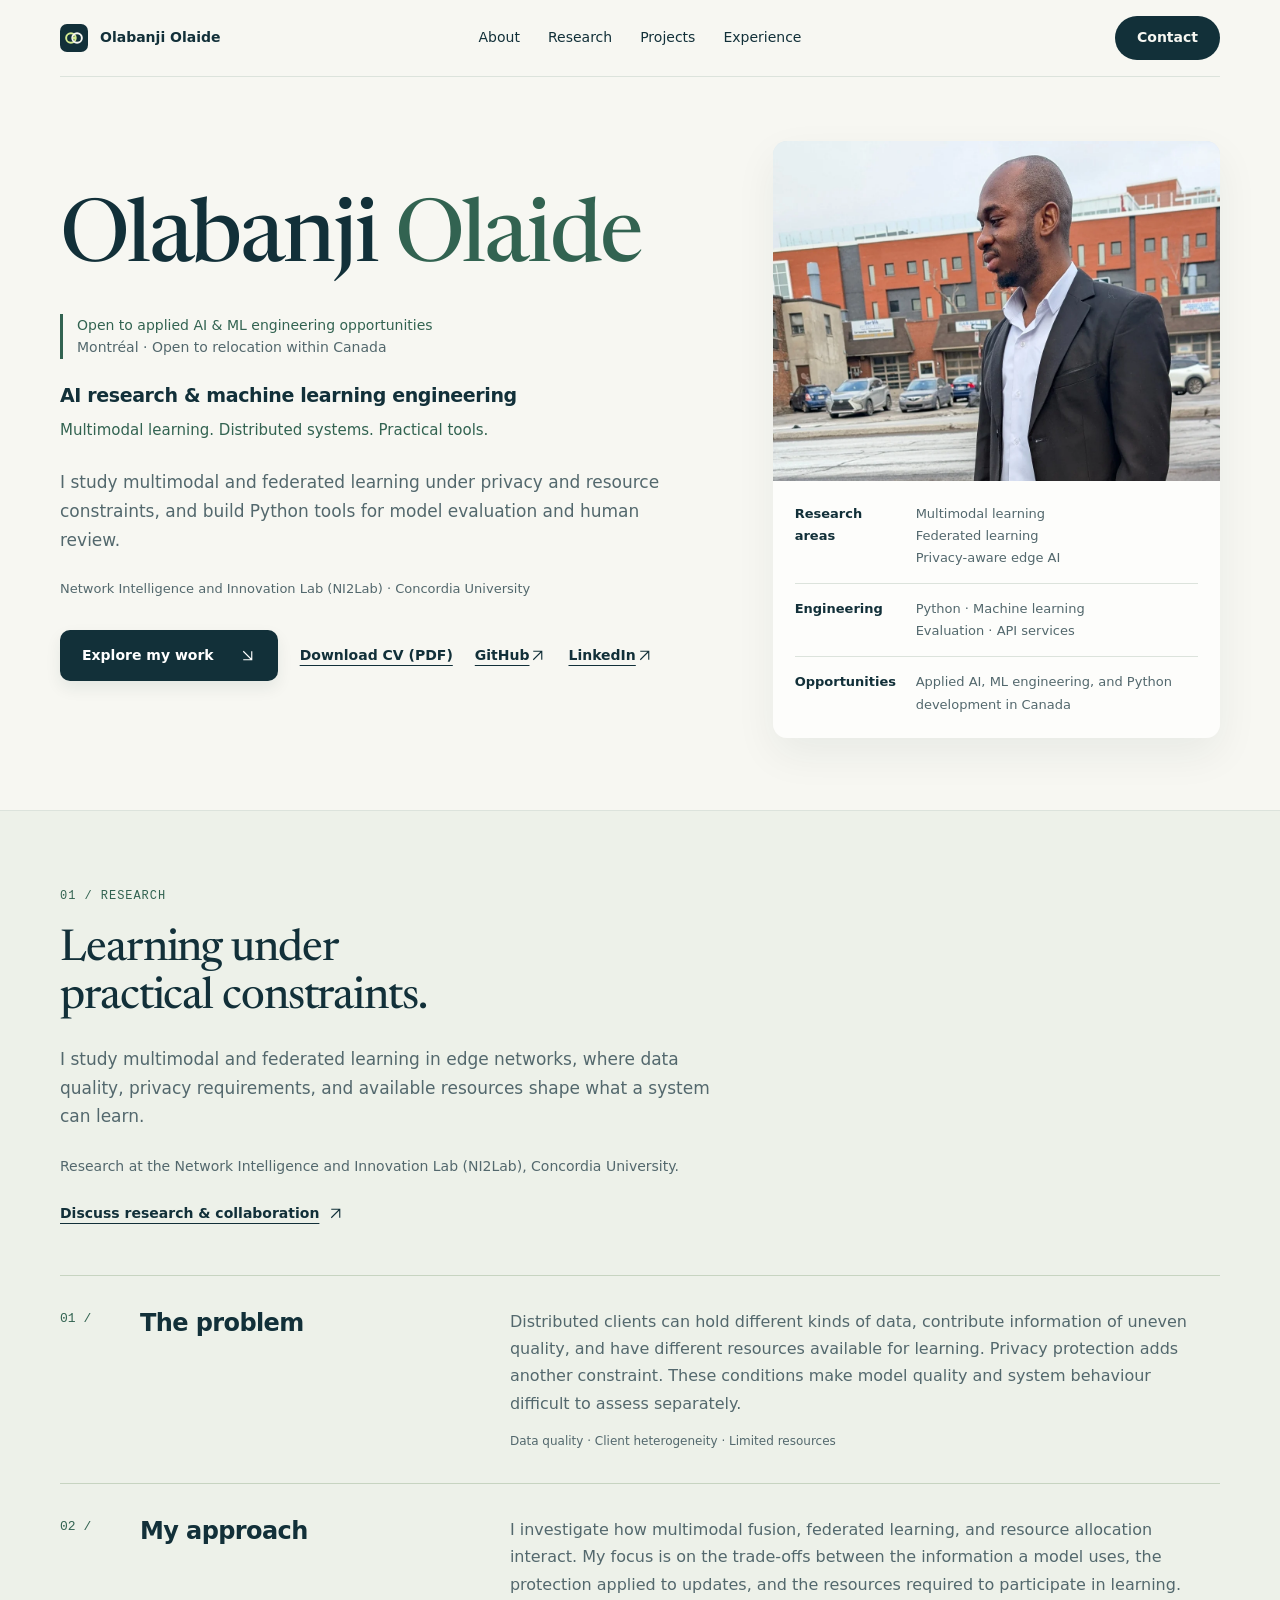
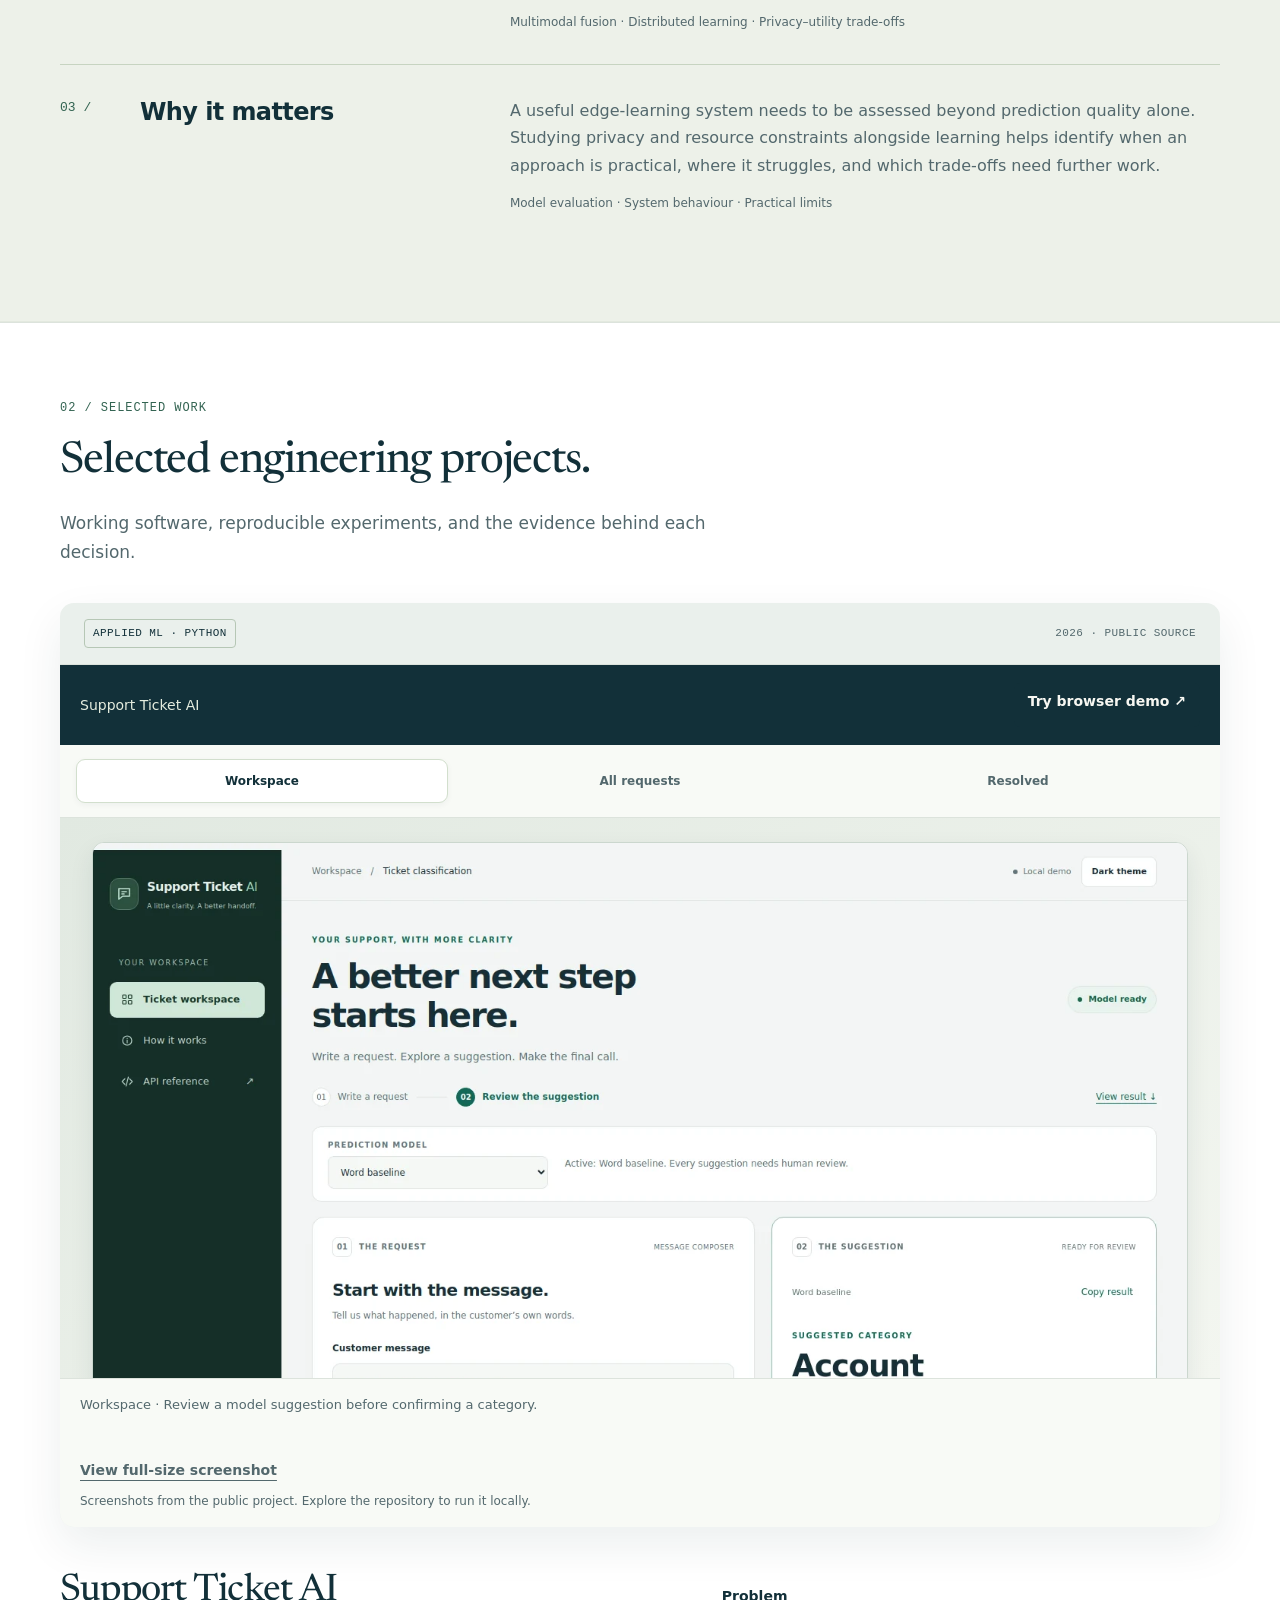
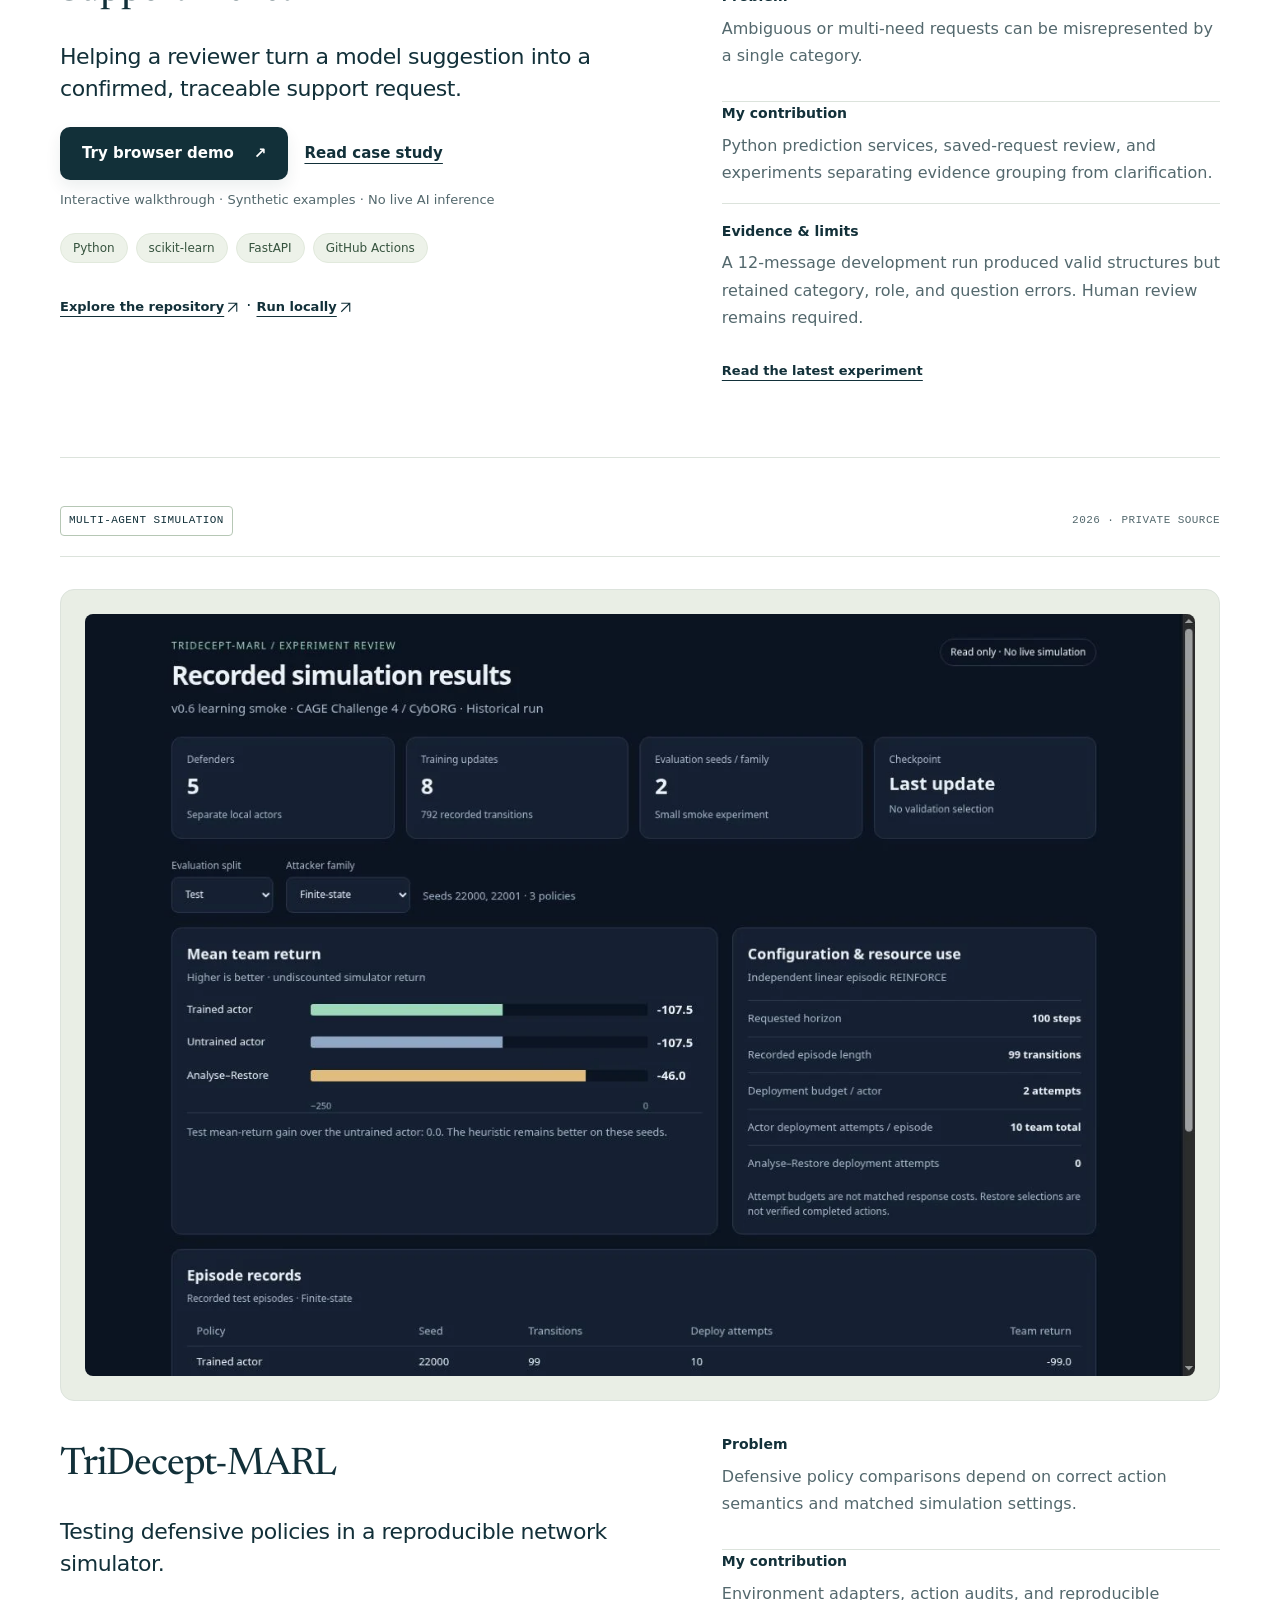
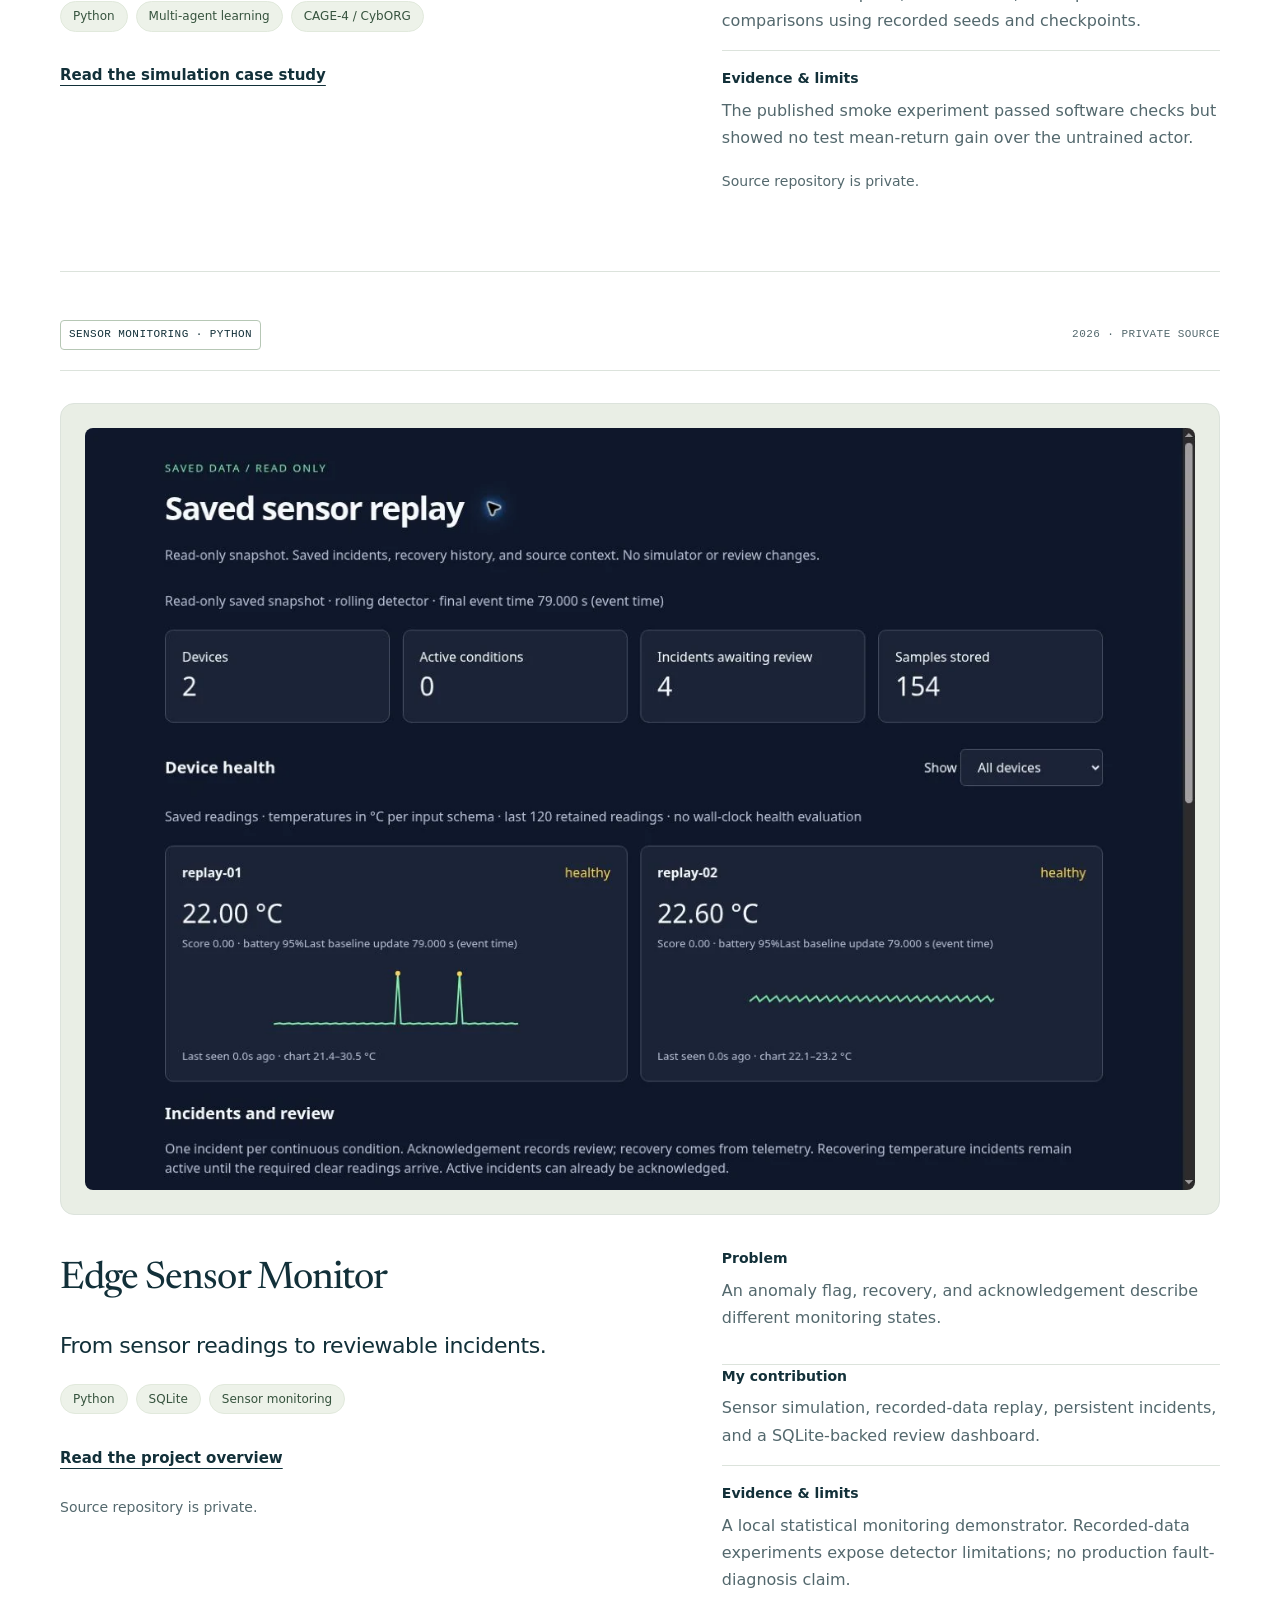
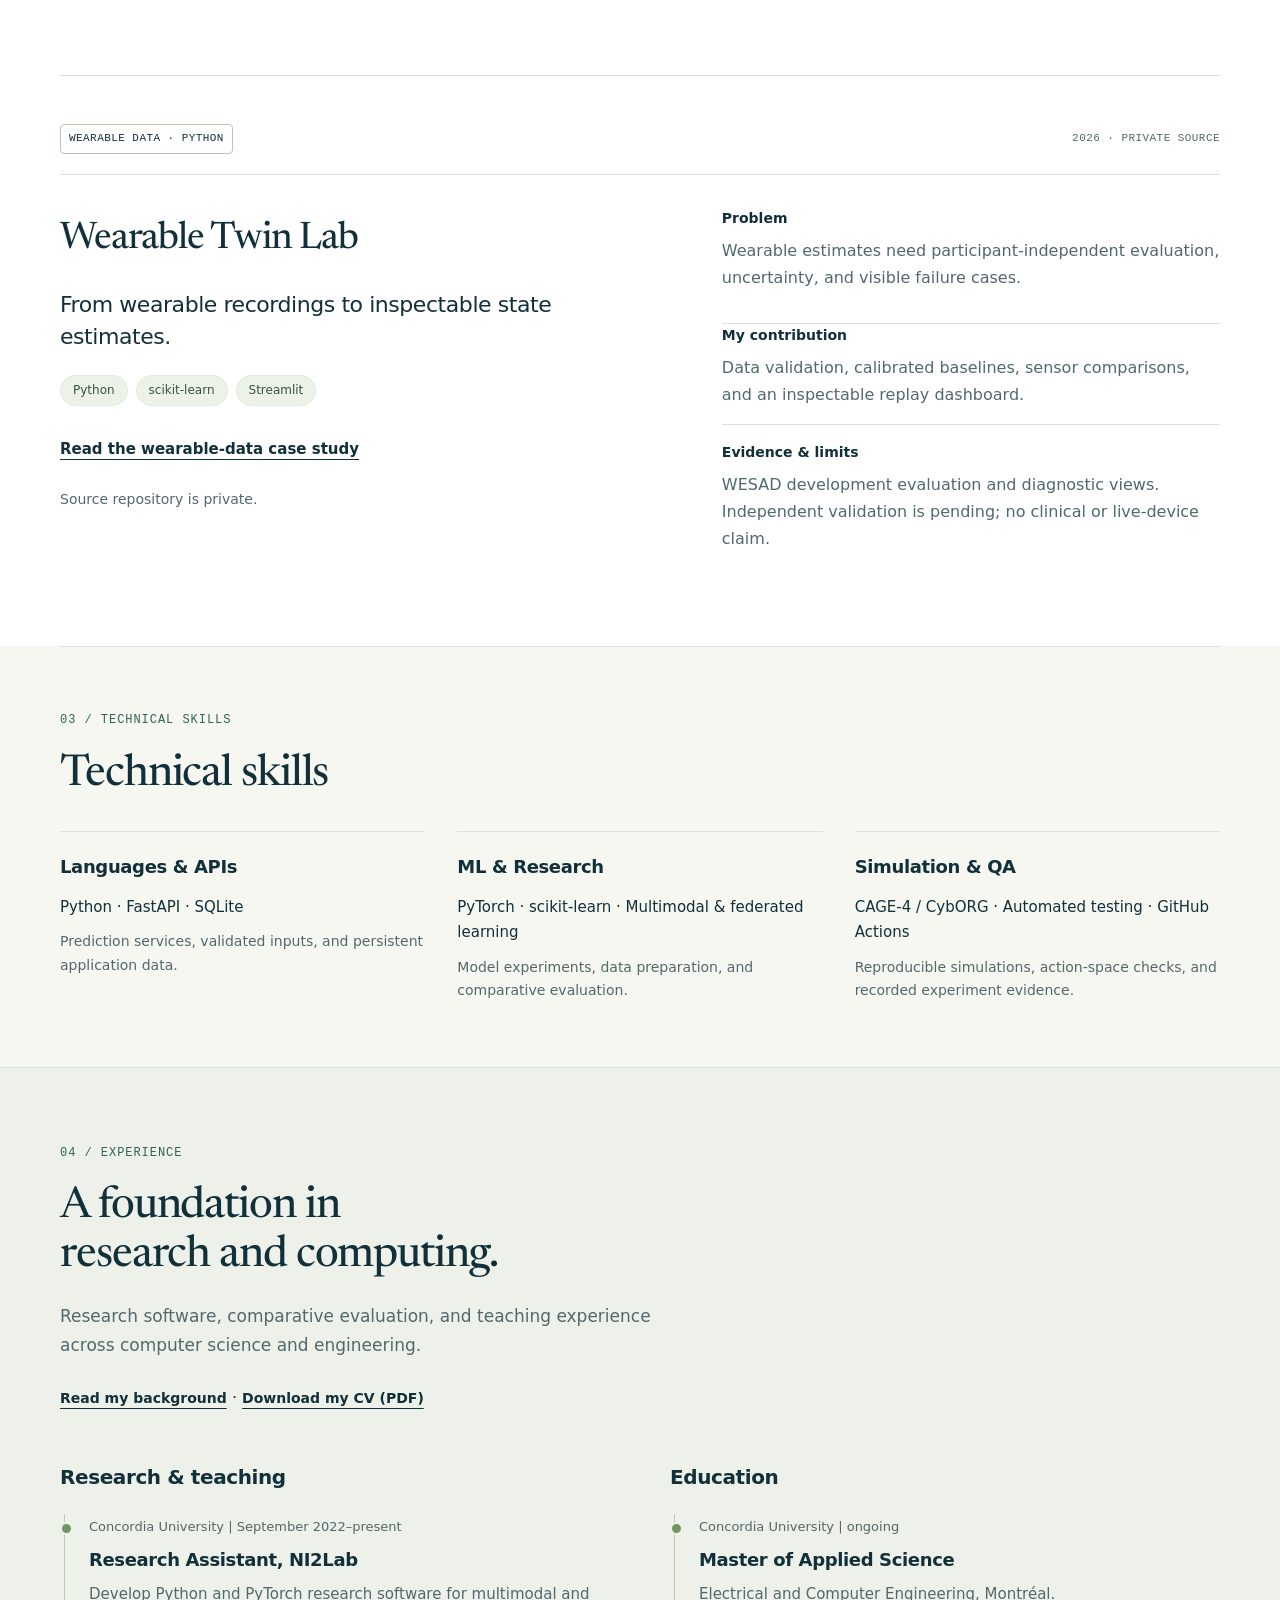
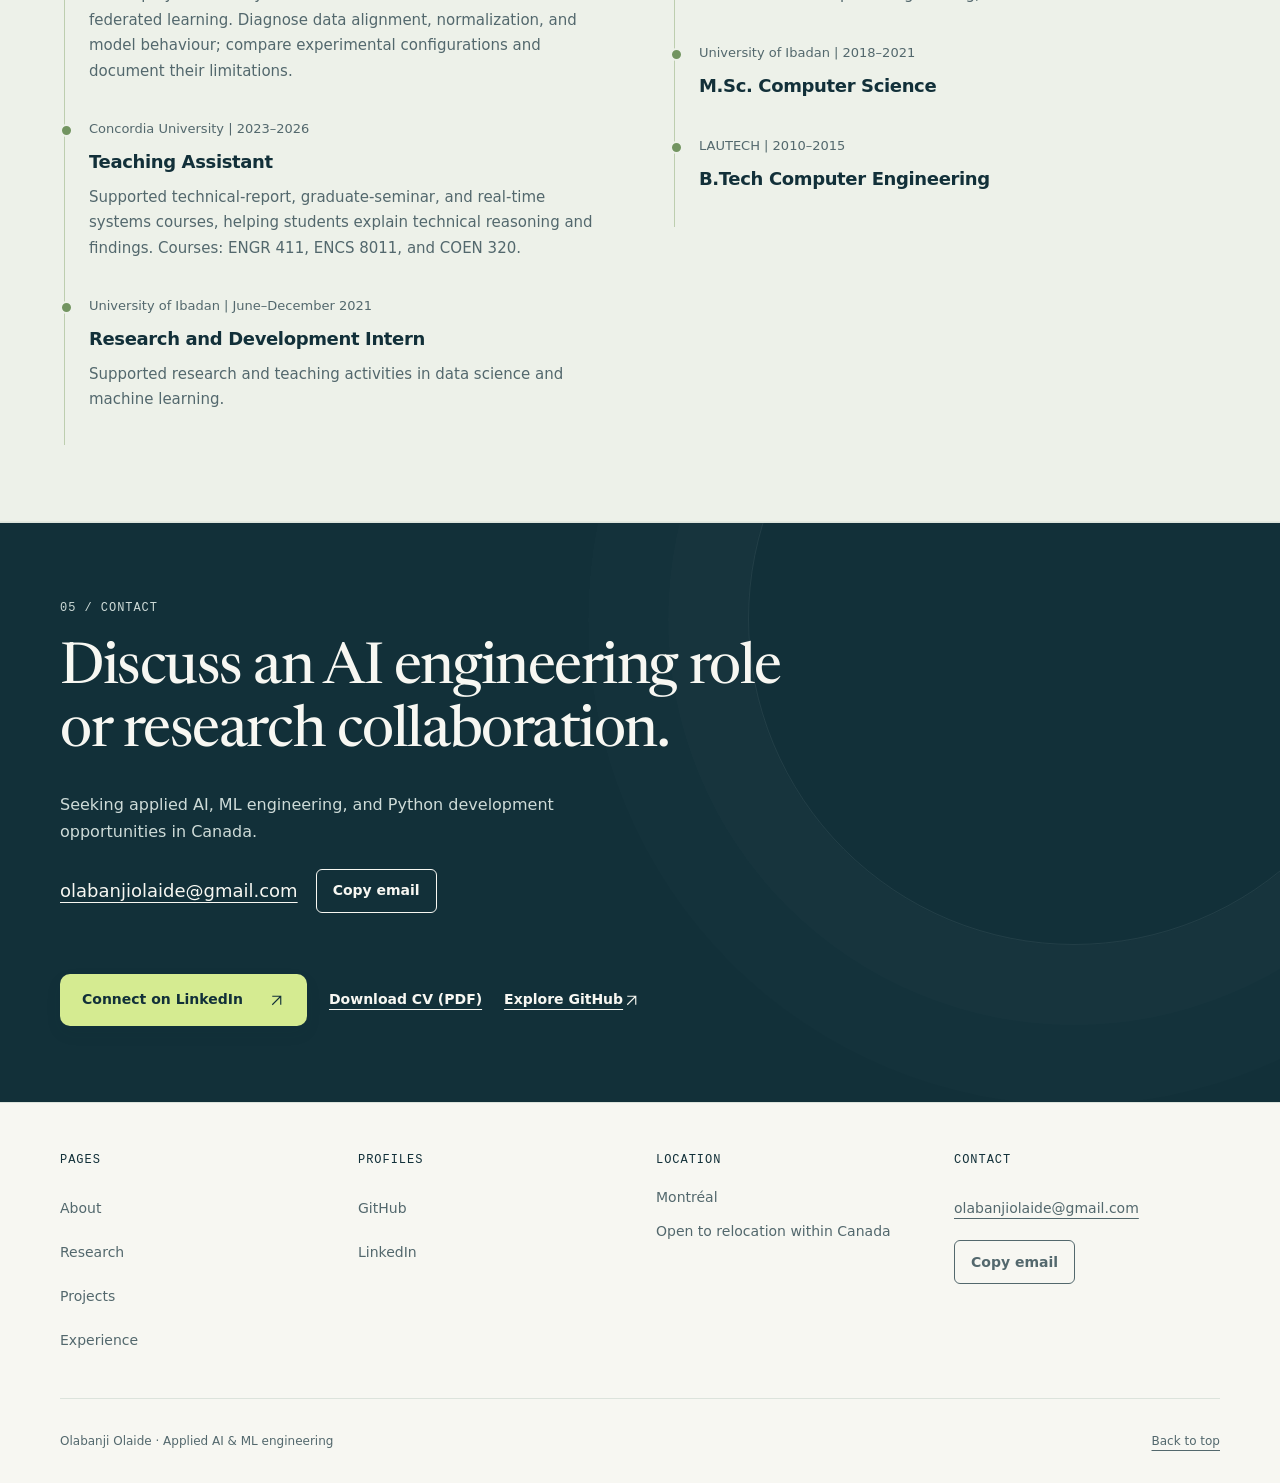
==== commit abc86d1c: "Make browser demo prominent and document demo discoverability pattern" ====
--- a/site/index.html
+++ b/site/index.html
@@ -7,7 +7,7 @@
 <meta name="theme-color" content="#132c34">
 <title>Olabanji Olaide | AI Research &amp; ML Engineering</title>
 <link rel="preload" href="fonts/newsreader.woff" as="font" type="font/woff" crossorigin>
-<link rel="stylesheet" href="styles.css?v=20261120-projects">
+<link rel="stylesheet" href="styles.css?v=20261121-demo-cta">
 
 <link rel="canonical" href="https://olabanjiolaide.github.io/olabanjiolaide/">
 <link rel="icon" href="favicon.svg?v=20261116-green" type="image/svg+xml">
@@ -43,7 +43,7 @@
 <article class="research-row"><span class="research-number" aria-hidden="true">03 /</span><h3>Why it matters</h3><div><p>A useful edge-learning system needs to be assessed beyond prediction quality alone. Studying privacy and resource constraints alongside learning helps identify when an approach is practical, where it struggles, and which trade-offs need further work.</p><p class="theme-detail">Model evaluation · System behaviour · Practical limits</p></div></article>
 </div></div></section>
 <section id="work" class="work"><div class="wrap"><div class="section-heading"><p class="section-kicker">02 / SELECTED WORK</p><h2>Selected engineering projects.</h2><p class="section-intro">Working software, reproducible experiments, and the evidence behind each decision.</p></div>
-<div class="project-showcase"><figure class="project-preview interactive-preview"><div class="project-meta"><span class="project-category">APPLIED ML · PYTHON</span><span>2026 · PUBLIC SOURCE</span></div><div class="preview-topbar"><span>Support Ticket AI</span><span class="preview-status">Project preview</span></div><div class="preview-controls" role="group" aria-label="Choose a project screenshot" hidden><button type="button" data-view="workspace" aria-pressed="true" aria-controls="project-screen">Workspace</button><button type="button" data-view="requests" aria-pressed="false" aria-controls="project-screen">All requests</button><button type="button" data-view="resolved" aria-pressed="false" aria-controls="project-screen">Resolved</button></div><div class="preview-stage"><a href="https://github.com/olabanjiolaide/support-ticket-ai" aria-label="Explore Support Ticket AI on GitHub"><img width="1440" height="1394" id="project-screen" src="images/workspace-modern-light-1440.webp" srcset="images/workspace-modern-light-480.webp 480w, images/workspace-modern-light-800.webp 800w, images/workspace-modern-light-1440.webp 1440w" sizes="(max-width: 600px) calc(100vw - 36px), (max-width: 1164px) calc(100vw - 64px), 1100px" alt="Support Ticket AI workspace for reviewing a model suggestion" loading="lazy" decoding="async"></a></div><figcaption id="preview-caption" aria-live="polite">Workspace · Review a model suggestion before confirming a category.</figcaption><p class="preview-disclosure"><a id="preview-full" href="https://raw.githubusercontent.com/olabanjiolaide/support-ticket-ai/main/docs/images/workspace-modern-light.png">View full-size screenshot</a><br>Screenshots from the public project. Explore the repository to run it locally.</p></figure><article class="project"><div><h3>Support Ticket AI</h3><p class="project-lead">Helping a reviewer turn a model suggestion into a confirmed, traceable support request.</p><a class="button case-study-button" href="support-ticket-ai.html">Read the engineering case study <svg class="icon-arrow" viewBox="0 0 24 24" fill="none" stroke="currentColor" stroke-width="1.6" aria-hidden="true"><path d="M6 18 18 6M6 6h12v12"/></svg></a><a class="text-link demo-entry" href="support-ticket-demo.html">Try the interactive workflow demo</a><div class="tags"><span>Python</span><span>scikit-learn</span><span>FastAPI</span><span>GitHub Actions</span></div><a class="text-link" href="https://github.com/olabanjiolaide/support-ticket-ai">Explore the repository <svg class="icon-arrow" viewBox="0 0 24 24" fill="none" stroke="currentColor" stroke-width="1.6" aria-hidden="true"><path d="M6 18 18 6M6 6h12v12"/></svg></a> · <a class="text-link" href="https://github.com/olabanjiolaide/support-ticket-ai/blob/main/docs/07-running-the-demo.md">Run the demo <svg class="icon-arrow" viewBox="0 0 24 24" fill="none" stroke="currentColor" stroke-width="1.6" aria-hidden="true"><path d="M6 18 18 6M6 6h12v12"/></svg></a></div><div class="project-detail"><dl class="project-summary"><div><dt>Problem</dt><dd>Ambiguous or multi-need requests can be misrepresented by a single category.</dd></div><div><dt>My contribution</dt><dd>Python prediction services, saved-request review, and experiments separating evidence grouping from clarification.</dd></div><div><dt>Evidence &amp; limits</dt><dd>A 12-message development run produced valid structures but retained category, role, and question errors. Human review remains required.</dd></div></dl><a class="text-link" href="support-ticket-ai.html#current-development">Read the latest experiment</a></div></article></div><article class="project-secondary" aria-labelledby="tridecept-title"><div class="project-meta"><span class="project-category">MULTI-AGENT SIMULATION</span><span>2026 · PRIVATE SOURCE</span></div><a class="tri-project-preview" href="tridecept-marl.html" aria-label="Read the TriDecept-MARL simulation case study"><img src="images/tridecept-results-viewer-1348.webp" srcset="images/tridecept-results-viewer-480.webp 480w, images/tridecept-results-viewer-800.webp 800w, images/tridecept-results-viewer-1348.webp 1348w" sizes="(max-width: 600px) calc(100vw - 36px), (max-width: 1164px) calc(100vw - 64px), 1100px" width="1348" height="926" alt="TriDecept recorded-results viewer comparing trained, untrained, and Analyse–Restore policies on the historical v0.6 smoke experiment" loading="lazy" decoding="async"></a><div><h3 id="tridecept-title">TriDecept-MARL</h3><p class="project-lead">Testing defensive policies in a reproducible network simulator.</p><div class="tags"><span>Python</span><span>Multi-agent learning</span><span>CAGE-4 / CybORG</span></div><a class="text-link" href="tridecept-marl.html">Read the simulation case study</a></div><div><dl class="project-summary"><div><dt>Problem</dt><dd>Defensive policy comparisons depend on correct action semantics and matched simulation settings.</dd></div><div><dt>My contribution</dt><dd>Environment adapters, action audits, and reproducible comparisons using recorded seeds and checkpoints.</dd></div><div><dt>Evidence &amp; limits</dt><dd>The published smoke experiment passed software checks but showed no test mean-return gain over the untrained actor.</dd></div></dl><p class="private-source">Source repository is private.</p></div></article><article class="project-secondary edge-project" aria-labelledby="edge-project-title"><div class="project-meta"><span class="project-category">SENSOR MONITORING · PYTHON</span><span>2026 · PRIVATE SOURCE</span></div><a class="edge-project-preview" href="edge-sensor-monitor.html" aria-label="Read the Edge Sensor Monitor project overview"><img src="images/edge-sensor-dashboard-1348.webp" srcset="images/edge-sensor-dashboard-480.webp 480w, images/edge-sensor-dashboard-800.webp 800w, images/edge-sensor-dashboard-1348.webp 1348w" sizes="(max-width: 600px) calc(100vw - 36px), (max-width: 1164px) calc(100vw - 64px), 1100px" width="1348" height="926" alt="Edge Sensor Monitor read-only dashboard showing synthetic replay fleet metrics and device temperature charts" loading="lazy" decoding="async"></a><div><h3 id="edge-project-title">Edge Sensor Monitor</h3><p class="project-lead">From sensor readings to reviewable incidents.</p><div class="tags"><span>Python</span><span>SQLite</span><span>Sensor monitoring</span></div><a class="text-link" href="edge-sensor-monitor.html">Read the project overview</a><p class="private-source">Source repository is private.</p></div><div><dl class="project-summary"><div><dt>Problem</dt><dd>An anomaly flag, recovery, and acknowledgement describe different monitoring states.</dd></div><div><dt>My contribution</dt><dd>Sensor simulation, recorded-data replay, persistent incidents, and a SQLite-backed review dashboard.</dd></div><div><dt>Evidence &amp; limits</dt><dd>A local statistical monitoring demonstrator. Recorded-data experiments expose detector limitations; no production fault-diagnosis claim.</dd></div></dl></div></article><article class="project-secondary wearable-project" aria-labelledby="wearable-title"><div class="project-meta"><span class="project-category">WEARABLE DATA · PYTHON</span><span>2026 · PRIVATE SOURCE</span></div><div><h3 id="wearable-title">Wearable Twin Lab</h3><p class="project-lead">From wearable recordings to inspectable state estimates.</p><div class="tags"><span>Python</span><span>scikit-learn</span><span>Streamlit</span></div><a class="text-link" href="wearable-twin-lab.html">Read the wearable-data case study</a><p class="private-source">Source repository is private.</p></div><div><dl class="project-summary"><div><dt>Problem</dt><dd>Wearable estimates need participant-independent evaluation, uncertainty, and visible failure cases.</dd></div><div><dt>My contribution</dt><dd>Data validation, calibrated baselines, sensor comparisons, and an inspectable replay dashboard.</dd></div><div><dt>Evidence &amp; limits</dt><dd>WESAD development evaluation and diagnostic views. Independent validation is pending; no clinical or live-device claim.</dd></div></dl></div></article></div></section>
+<div class="project-showcase"><figure class="project-preview interactive-preview"><div class="project-meta"><span class="project-category">APPLIED ML · PYTHON</span><span>2026 · PUBLIC SOURCE</span></div><div class="preview-topbar"><span>Support Ticket AI</span><a class="preview-demo-link" href="support-ticket-demo.html">Try browser demo <span aria-hidden="true">↗</span></a></div><div class="preview-controls" role="group" aria-label="Choose a project screenshot" hidden><button type="button" data-view="workspace" aria-pressed="true" aria-controls="project-screen">Workspace</button><button type="button" data-view="requests" aria-pressed="false" aria-controls="project-screen">All requests</button><button type="button" data-view="resolved" aria-pressed="false" aria-controls="project-screen">Resolved</button></div><div class="preview-stage"><a href="https://github.com/olabanjiolaide/support-ticket-ai" aria-label="Explore Support Ticket AI on GitHub"><img width="1440" height="1394" id="project-screen" src="images/workspace-modern-light-1440.webp" srcset="images/workspace-modern-light-480.webp 480w, images/workspace-modern-light-800.webp 800w, images/workspace-modern-light-1440.webp 1440w" sizes="(max-width: 600px) calc(100vw - 36px), (max-width: 1164px) calc(100vw - 64px), 1100px" alt="Support Ticket AI workspace for reviewing a model suggestion" loading="lazy" decoding="async"></a></div><figcaption id="preview-caption" aria-live="polite">Workspace · Review a model suggestion before confirming a category.</figcaption><p class="preview-disclosure"><a id="preview-full" href="https://raw.githubusercontent.com/olabanjiolaide/support-ticket-ai/main/docs/images/workspace-modern-light.png">View full-size screenshot</a><br>Screenshots from the public project. Explore the repository to run it locally.</p></figure><article class="project"><div><h3>Support Ticket AI</h3><p class="project-lead">Helping a reviewer turn a model suggestion into a confirmed, traceable support request.</p><div class="project-actions"><a class="button project-demo-button" href="support-ticket-demo.html">Try browser demo <span aria-hidden="true">↗</span></a><a class="project-case-link" href="support-ticket-ai.html">Read case study</a></div><p class="project-demo-note">Interactive walkthrough · Synthetic examples · No live AI inference</p><div class="tags"><span>Python</span><span>scikit-learn</span><span>FastAPI</span><span>GitHub Actions</span></div><a class="text-link" href="https://github.com/olabanjiolaide/support-ticket-ai">Explore the repository <svg class="icon-arrow" viewBox="0 0 24 24" fill="none" stroke="currentColor" stroke-width="1.6" aria-hidden="true"><path d="M6 18 18 6M6 6h12v12"/></svg></a> · <a class="text-link" href="https://github.com/olabanjiolaide/support-ticket-ai/blob/main/docs/07-running-the-demo.md">Run locally <svg class="icon-arrow" viewBox="0 0 24 24" fill="none" stroke="currentColor" stroke-width="1.6" aria-hidden="true"><path d="M6 18 18 6M6 6h12v12"/></svg></a></div><div class="project-detail"><dl class="project-summary"><div><dt>Problem</dt><dd>Ambiguous or multi-need requests can be misrepresented by a single category.</dd></div><div><dt>My contribution</dt><dd>Python prediction services, saved-request review, and experiments separating evidence grouping from clarification.</dd></div><div><dt>Evidence &amp; limits</dt><dd>A 12-message development run produced valid structures but retained category, role, and question errors. Human review remains required.</dd></div></dl><a class="text-link" href="support-ticket-ai.html#current-development">Read the latest experiment</a></div></article></div><article class="project-secondary" aria-labelledby="tridecept-title"><div class="project-meta"><span class="project-category">MULTI-AGENT SIMULATION</span><span>2026 · PRIVATE SOURCE</span></div><a class="tri-project-preview" href="tridecept-marl.html" aria-label="Read the TriDecept-MARL simulation case study"><img src="images/tridecept-results-viewer-1348.webp" srcset="images/tridecept-results-viewer-480.webp 480w, images/tridecept-results-viewer-800.webp 800w, images/tridecept-results-viewer-1348.webp 1348w" sizes="(max-width: 600px) calc(100vw - 36px), (max-width: 1164px) calc(100vw - 64px), 1100px" width="1348" height="926" alt="TriDecept recorded-results viewer comparing trained, untrained, and Analyse–Restore policies on the historical v0.6 smoke experiment" loading="lazy" decoding="async"></a><div><h3 id="tridecept-title">TriDecept-MARL</h3><p class="project-lead">Testing defensive policies in a reproducible network simulator.</p><div class="tags"><span>Python</span><span>Multi-agent learning</span><span>CAGE-4 / CybORG</span></div><a class="text-link" href="tridecept-marl.html">Read the simulation case study</a></div><div><dl class="project-summary"><div><dt>Problem</dt><dd>Defensive policy comparisons depend on correct action semantics and matched simulation settings.</dd></div><div><dt>My contribution</dt><dd>Environment adapters, action audits, and reproducible comparisons using recorded seeds and checkpoints.</dd></div><div><dt>Evidence &amp; limits</dt><dd>The published smoke experiment passed software checks but showed no test mean-return gain over the untrained actor.</dd></div></dl><p class="private-source">Source repository is private.</p></div></article><article class="project-secondary edge-project" aria-labelledby="edge-project-title"><div class="project-meta"><span class="project-category">SENSOR MONITORING · PYTHON</span><span>2026 · PRIVATE SOURCE</span></div><a class="edge-project-preview" href="edge-sensor-monitor.html" aria-label="Read the Edge Sensor Monitor project overview"><img src="images/edge-sensor-dashboard-1348.webp" srcset="images/edge-sensor-dashboard-480.webp 480w, images/edge-sensor-dashboard-800.webp 800w, images/edge-sensor-dashboard-1348.webp 1348w" sizes="(max-width: 600px) calc(100vw - 36px), (max-width: 1164px) calc(100vw - 64px), 1100px" width="1348" height="926" alt="Edge Sensor Monitor read-only dashboard showing synthetic replay fleet metrics and device temperature charts" loading="lazy" decoding="async"></a><div><h3 id="edge-project-title">Edge Sensor Monitor</h3><p class="project-lead">From sensor readings to reviewable incidents.</p><div class="tags"><span>Python</span><span>SQLite</span><span>Sensor monitoring</span></div><a class="text-link" href="edge-sensor-monitor.html">Read the project overview</a><p class="private-source">Source repository is private.</p></div><div><dl class="project-summary"><div><dt>Problem</dt><dd>An anomaly flag, recovery, and acknowledgement describe different monitoring states.</dd></div><div><dt>My contribution</dt><dd>Sensor simulation, recorded-data replay, persistent incidents, and a SQLite-backed review dashboard.</dd></div><div><dt>Evidence &amp; limits</dt><dd>A local statistical monitoring demonstrator. Recorded-data experiments expose detector limitations; no production fault-diagnosis claim.</dd></div></dl></div></article><article class="project-secondary wearable-project" aria-labelledby="wearable-title"><div class="project-meta"><span class="project-category">WEARABLE DATA · PYTHON</span><span>2026 · PRIVATE SOURCE</span></div><div><h3 id="wearable-title">Wearable Twin Lab</h3><p class="project-lead">From wearable recordings to inspectable state estimates.</p><div class="tags"><span>Python</span><span>scikit-learn</span><span>Streamlit</span></div><a class="text-link" href="wearable-twin-lab.html">Read the wearable-data case study</a><p class="private-source">Source repository is private.</p></div><div><dl class="project-summary"><div><dt>Problem</dt><dd>Wearable estimates need participant-independent evaluation, uncertainty, and visible failure cases.</dd></div><div><dt>My contribution</dt><dd>Data validation, calibrated baselines, sensor comparisons, and an inspectable replay dashboard.</dd></div><div><dt>Evidence &amp; limits</dt><dd>WESAD development evaluation and diagnostic views. Independent validation is pending; no clinical or live-device claim.</dd></div></dl></div></article></div></section>
 
 <section id="skills" class="skills-section wrap" aria-labelledby="skills-title"><div class="section-heading"><p class="section-kicker">03 / TECHNICAL SKILLS</p><h2 id="skills-title">Technical skills</h2></div><div class="skills-grid"><div><h3>Languages &amp; APIs</h3><p>Python · FastAPI · SQLite</p><p class="skills-context">Prediction services, validated inputs, and persistent application data.</p></div><div><h3>ML &amp; Research</h3><p>PyTorch · scikit-learn · Multimodal &amp; federated learning</p><p class="skills-context">Model experiments, data preparation, and comparative evaluation.</p></div><div><h3>Simulation &amp; QA</h3><p>CAGE-4 / CybORG · Automated testing · GitHub Actions</p><p class="skills-context">Reproducible simulations, action-space checks, and recorded experiment evidence.</p></div></div></section><section id="experience" class="experience section-band" aria-labelledby="experience-title"><div class="wrap"><div class="section-heading"><p class="section-kicker">04 / EXPERIENCE</p><h2 id="experience-title">A foundation in research and computing.</h2><p class="section-intro">Research software, comparative evaluation, and teaching experience across computer science and engineering.</p><a class="text-link" href="about.html">Read my background</a> · <a class="text-link" href="documents/Olabanji_Olaide_CV.pdf" download>Download my CV (PDF)</a></div><div class="experience-grid"><div><h3>Research &amp; teaching</h3><article class="experience-row"><p class="entry-label">Concordia University | <time datetime="2022-09">September 2022</time>–present</p><h4>Research Assistant, NI2Lab</h4><p>Develop Python and PyTorch research software for multimodal and federated learning. Diagnose data alignment, normalization, and model behaviour; compare experimental configurations and document their limitations.</p></article><article class="experience-row"><p class="entry-label">Concordia University | 2023–2026</p><h4>Teaching Assistant</h4><p>Supported technical-report, graduate-seminar, and real-time systems courses, helping students explain technical reasoning and findings. Courses: ENGR 411, ENCS 8011, and COEN 320.</p></article><article class="experience-row"><p class="entry-label">University of Ibadan | June–December 2021</p><h4>Research and Development Intern</h4><p>Supported research and teaching activities in data science and machine learning.</p></article></div><div><h3>Education</h3><article class="experience-row"><p class="entry-label">Concordia University | ongoing</p><h4>Master of Applied Science</h4><p>Electrical and Computer Engineering, Montréal.</p></article><article class="experience-row"><p class="entry-label">University of Ibadan | 2018–2021</p><h4>M.Sc. Computer Science</h4></article><article class="experience-row"><p class="entry-label">LAUTECH | 2010–2015</p><h4>B.Tech Computer Engineering</h4></article></div></div></div></section><section id="connect" class="connect"><div class="wrap"><p class="section-kicker">05 / CONTACT</p><h2>Discuss an AI engineering role<br>or research collaboration.</h2><p>Seeking applied AI, ML engineering, and Python development opportunities in Canada.</p><div class="email-contact"><a href="mailto:olabanjiolaide@gmail.com">olabanjiolaide@gmail.com</a><button type="button" class="copy-email" hidden>Copy email</button><span class="copy-status" role="status" aria-live="polite"></span></div><div class="actions"><a class="button light" href="https://www.linkedin.com/in/olabanji-olaide-239104b0/">Connect on LinkedIn <svg class="icon-arrow" viewBox="0 0 24 24" fill="none" stroke="currentColor" stroke-width="1.6" aria-hidden="true"><path d="M6 18 18 6M6 6h12v12"/></svg></a><a class="text-link" href="documents/Olabanji_Olaide_CV.pdf" download>Download CV (PDF)</a><a class="text-link" href="https://github.com/olabanjiolaide">Explore GitHub <svg class="icon-arrow" viewBox="0 0 24 24" fill="none" stroke="currentColor" stroke-width="1.6" aria-hidden="true"><path d="M6 18 18 6M6 6h12v12"/></svg></a></div></div></section>
 </main><footer class="site-footer"><div class="wrap footer-grid"><div><h2>Pages</h2><a href="about.html">About</a><a href="#research">Research</a><a href="#work">Projects</a><a href="#experience">Experience</a></div><div><h2>Profiles</h2><a href="https://github.com/olabanjiolaide">GitHub</a><a href="https://www.linkedin.com/in/olabanji-olaide-239104b0/">LinkedIn</a></div><div><h2>Location</h2><p>Montréal</p><p>Open to relocation within Canada</p></div><div><h2>Contact</h2><div class="email-contact"><a href="mailto:olabanjiolaide@gmail.com">olabanjiolaide@gmail.com</a><button type="button" class="copy-email" hidden>Copy email</button><span class="copy-status" role="status" aria-live="polite"></span></div></div></div><div class="wrap footer-bottom"><span>Olabanji Olaide · Applied AI &amp; ML engineering</span><a href="#main">Back to top</a></div></footer>
--- a/site/styles.css
+++ b/site/styles.css
@@ -204,3 +204,6 @@
 .demo-page{padding-top:56px;padding-bottom:64px}.demo-intro{max-width:860px;margin-bottom:40px}.demo-intro h1{font-size:clamp(40px,5vw,64px);line-height:1.1;margin-bottom:22px}.demo-boundary{padding:18px 20px;border-left:3px solid var(--green);background:#edf1e9;font-size:14px;color:var(--muted)}.demo-boundary strong{display:block;color:var(--ink);margin-bottom:6px}.demo-workspace{border:1px solid var(--line);border-radius:14px;overflow:hidden;background:#fff}.demo-workspace[hidden],.demo-page [hidden]{display:none!important}.demo-workspace-head{display:flex;justify-content:space-between;align-items:center;gap:20px;padding:24px 28px;border-bottom:1px solid var(--line)}.demo-workspace-head h2{font-size:22px;margin:6px 0 0}.demo-mode{font:500 11px/1.6 ui-monospace,monospace;letter-spacing:.06em;color:var(--green)}.demo-steps{display:flex;flex-wrap:wrap;gap:12px 28px;margin:0;padding:20px 28px;list-style:none;background:#f1f4ed;color:var(--muted);font-size:14px}.demo-steps li[aria-current]{font-weight:700;color:var(--ink)}.demo-columns{display:grid;grid-template-columns:1fr 1fr;gap:32px;padding:28px}.demo-panel{min-width:0}.demo-panel h3,.demo-records h3{font-size:20px;margin-bottom:20px}.demo-panel h4{font-size:14px;margin-top:24px}.demo-panel label{display:block;font-size:14px;font-weight:650;margin:16px 0 6px}.demo-panel label span{font-weight:400}.demo-panel select,.demo-panel textarea{font:inherit;font-size:15px;width:100%;max-width:100%;padding:10px 12px;min-height:44px;border:1px solid #aabcb3;border-radius:6px;background:var(--paper);color:var(--ink)}.demo-panel textarea{resize:vertical}.demo-panel blockquote{margin:0 0 24px;padding:20px;border:1px solid var(--line);border-radius:8px;min-height:120px;color:var(--ink);background:var(--paper)}.demo-primary,.demo-secondary{font:600 14px/1.5 system-ui,sans-serif;min-height:44px;padding:10px 16px;border-radius:6px;cursor:pointer}.demo-primary{background:var(--ink);color:var(--paper);border:1px solid var(--ink)}.demo-primary:hover{background:var(--green)}.demo-secondary{background:var(--paper);color:var(--ink);border:1px solid #aabcb3}.demo-help{font-size:13px;color:var(--muted);margin:14px 0}.demo-suggestion{font-weight:650;padding:14px;background:#edf1e9;border-radius:6px}.demo-feedback{margin:0;padding:16px 28px;min-height:60px;background:#f1f4ed;font-size:14px}.demo-records{padding:28px;border-top:1px solid var(--line)}.demo-records-heading{display:flex;justify-content:space-between;gap:16px}.demo-records-heading span{font-size:14px;color:var(--muted)}.demo-records table{width:100%;border-collapse:collapse;text-align:left;font-size:14px}.demo-records th,.demo-records td{padding:12px 10px;border-bottom:1px solid var(--line)}.demo-records caption{text-align:left;font-size:13px;padding-bottom:12px;color:var(--muted)}.demo-record-detail{margin-top:20px;border-top:1px solid var(--line);padding-top:20px}.demo-record-detail dl>div{display:block;padding:10px 0;font-size:14px}.demo-record-detail dt{margin-bottom:6px}.demo-record-detail dd{margin:0;overflow-wrap:anywhere}.demo-next{max-width:800px;padding-top:48px}.demo-next h2{font:450 32px/1.2 Newsreader,Georgia,serif}.demo-entry{margin:14px 0}.profile-identity{padding:24px 0;color:var(--muted);border-top:1px solid var(--line)}
 @media(max-width:800px){.demo-columns{grid-template-columns:1fr}.demo-panel+.demo-panel{border-top:1px solid var(--line);padding-top:24px}}
 @media(max-width:480px){.demo-page{padding-top:32px}.demo-workspace-head,.demo-columns,.demo-records{padding:20px 16px}.demo-workspace-head{align-items:flex-start}.demo-workspace-head h2{font-size:19px}.demo-steps{padding:16px;gap:8px 16px}.demo-feedback{padding:16px}.demo-boundary{padding:14px}.demo-records table{font-size:13px}.demo-records th,.demo-records td{padding:10px 6px}}
+
+/* Keep working demos visible beside project descriptions, without hover. */
+.project-actions{display:flex;align-items:center;flex-wrap:wrap;gap:16px;margin:20px 0 10px}.project-actions .project-demo-button{min-height:48px;font-size:15px;gap:20px}.project-case-link{display:inline-flex;align-items:center;min-height:44px;font-size:15px;font-weight:650;text-underline-offset:5px}.project-demo-note{font-size:13px!important;line-height:1.6;color:var(--muted);margin:0 0 22px}.preview-demo-link{display:inline-flex;align-items:center;gap:12px;min-height:44px;padding:8px 14px;border-radius:6px;background:var(--ink);color:var(--paper);font-weight:650;font-size:14px;text-decoration:none}.preview-demo-link:hover{background:var(--green)}.preview-topbar{flex-wrap:wrap;gap:12px}.project-actions a:focus-visible,.preview-demo-link:focus-visible{outline:3px solid var(--green);outline-offset:4px}@media(max-width:480px){.project-actions{align-items:stretch;flex-direction:column;gap:8px}.project-actions .project-demo-button{width:100%;justify-content:space-between}.project-case-link{justify-content:center}.preview-demo-link{font-size:13px}}
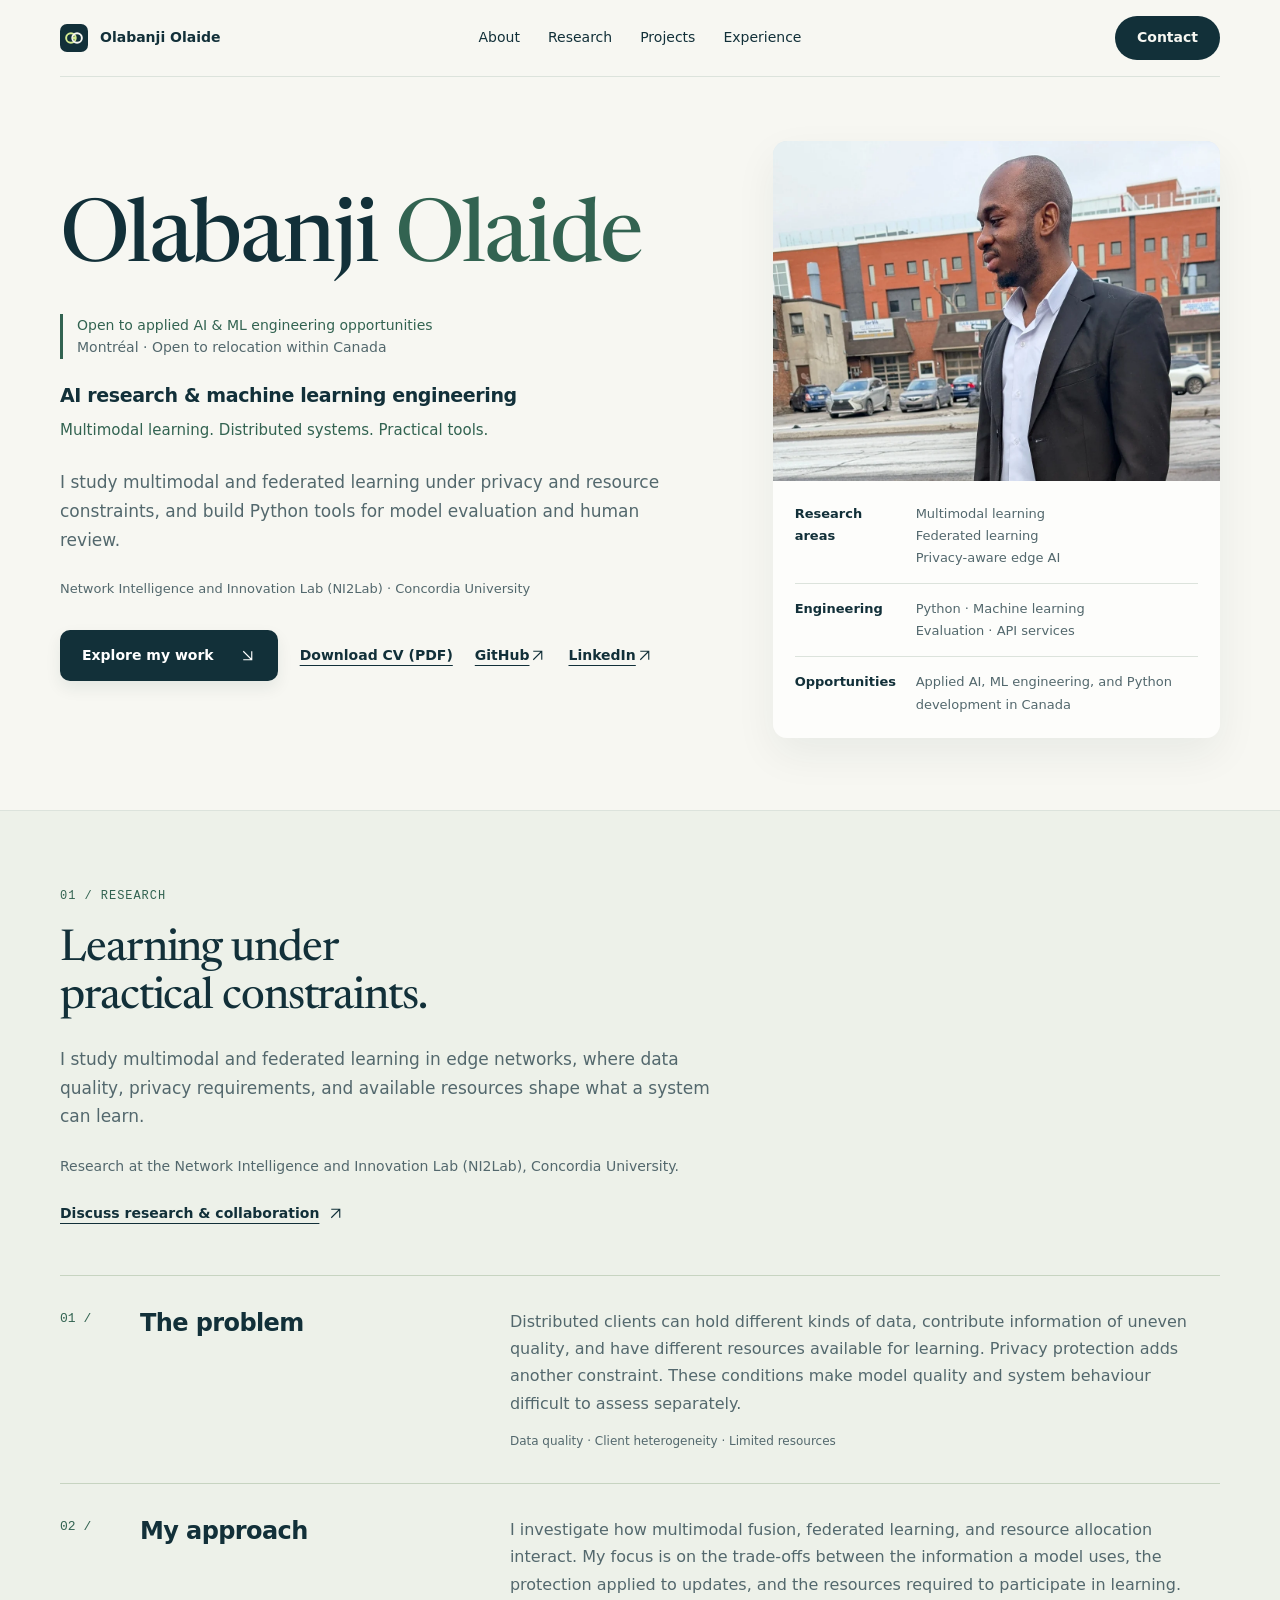
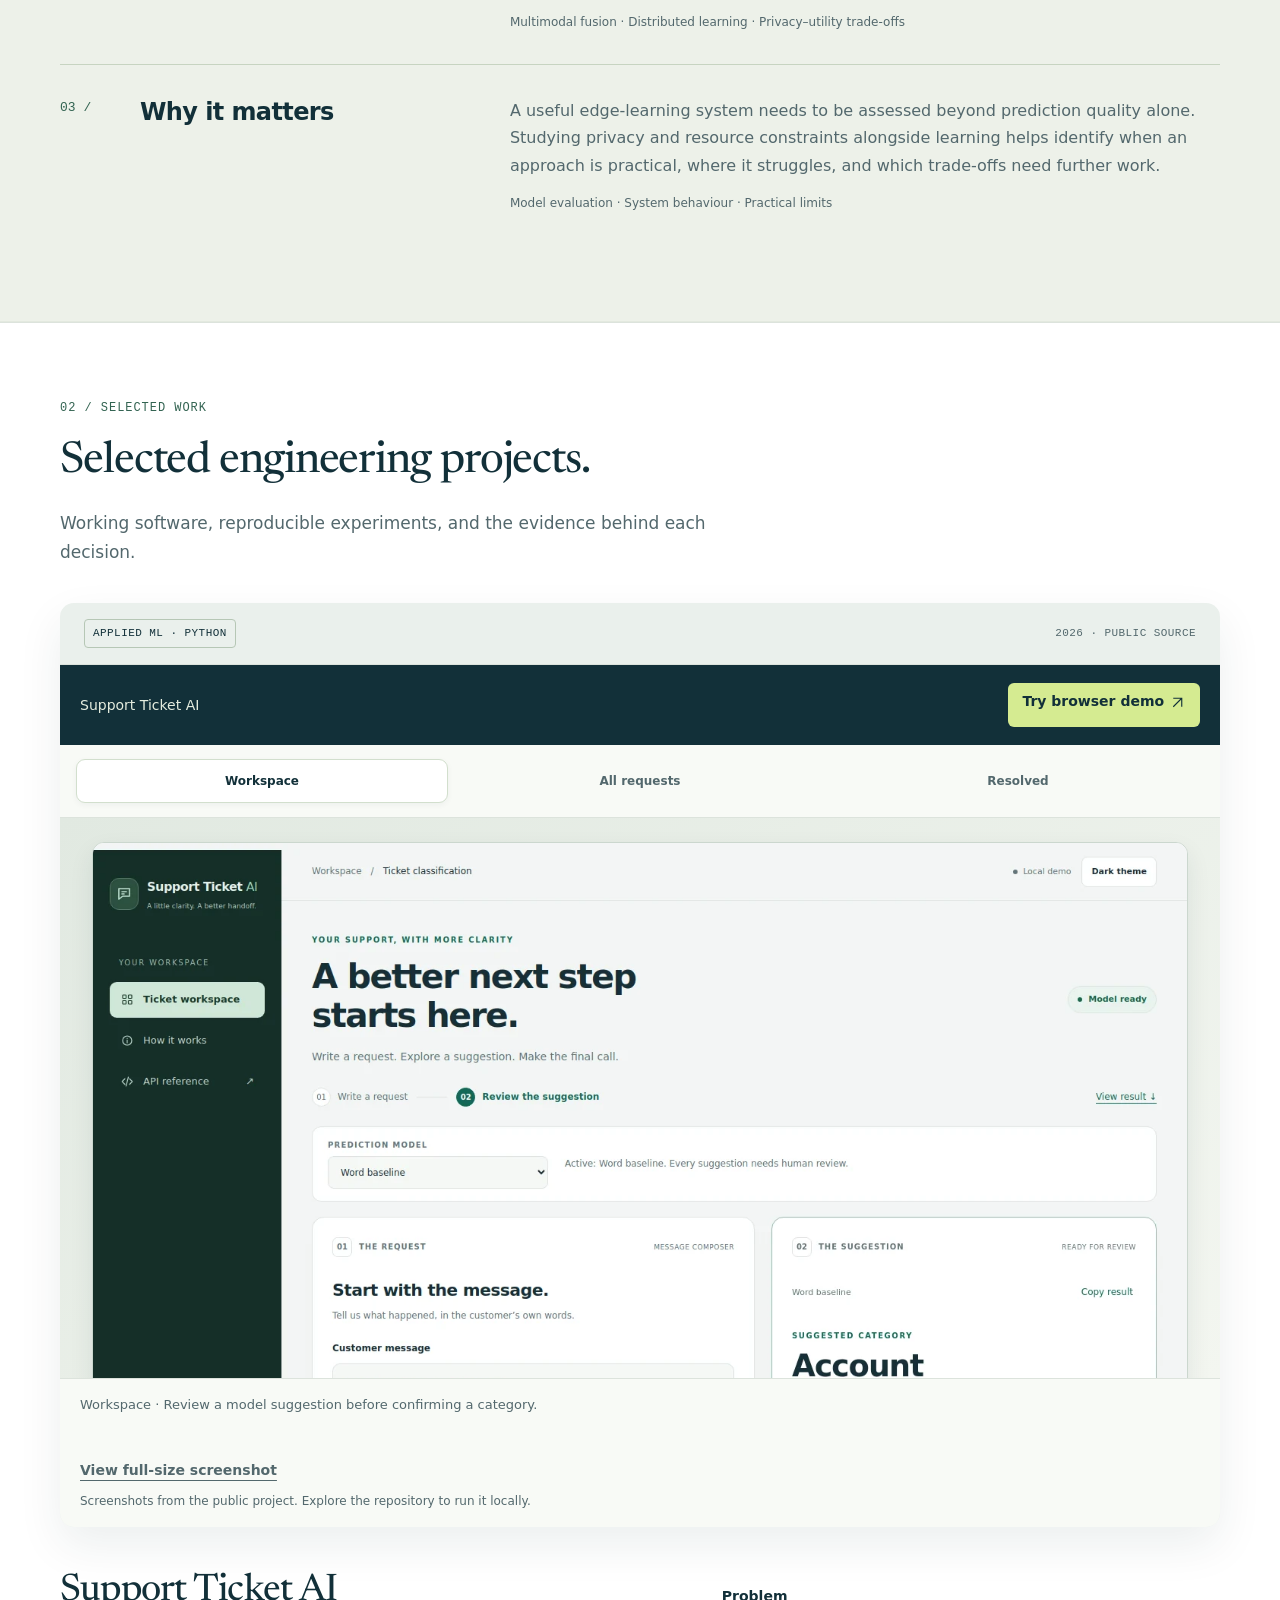
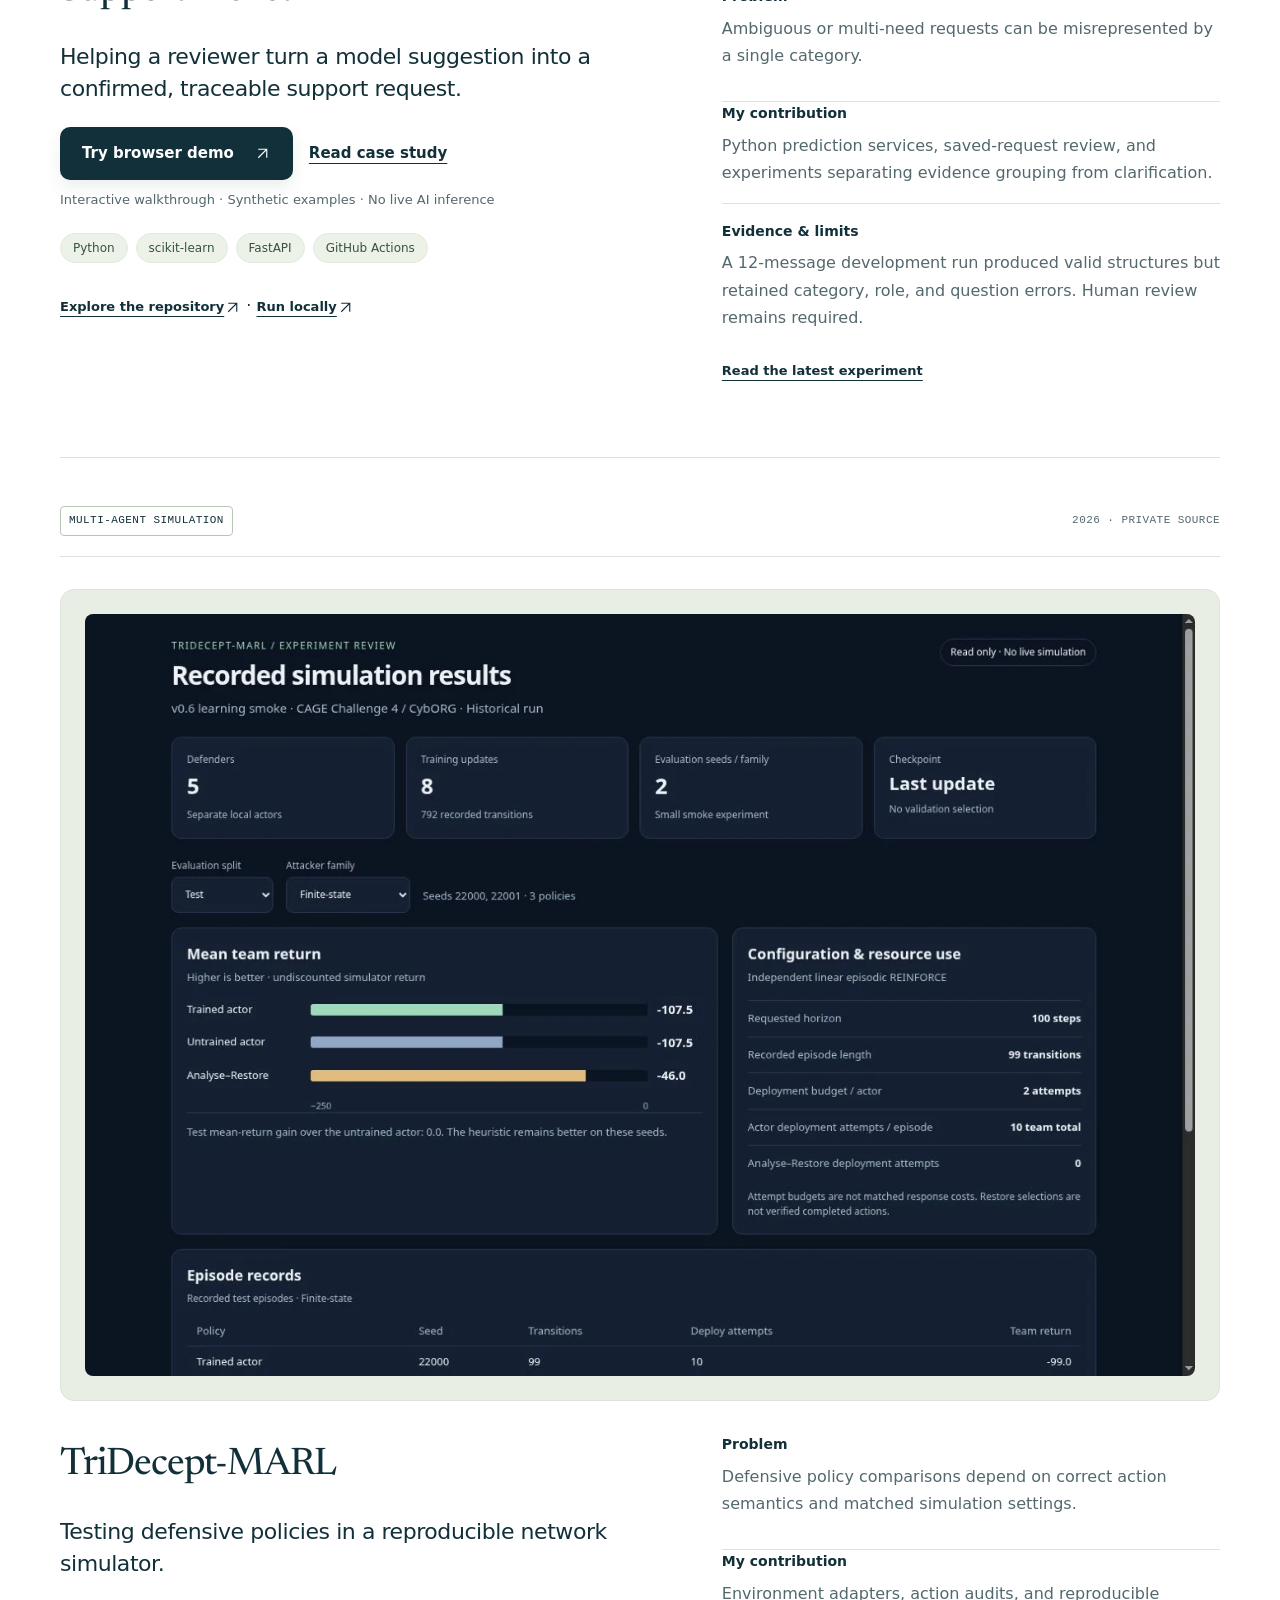
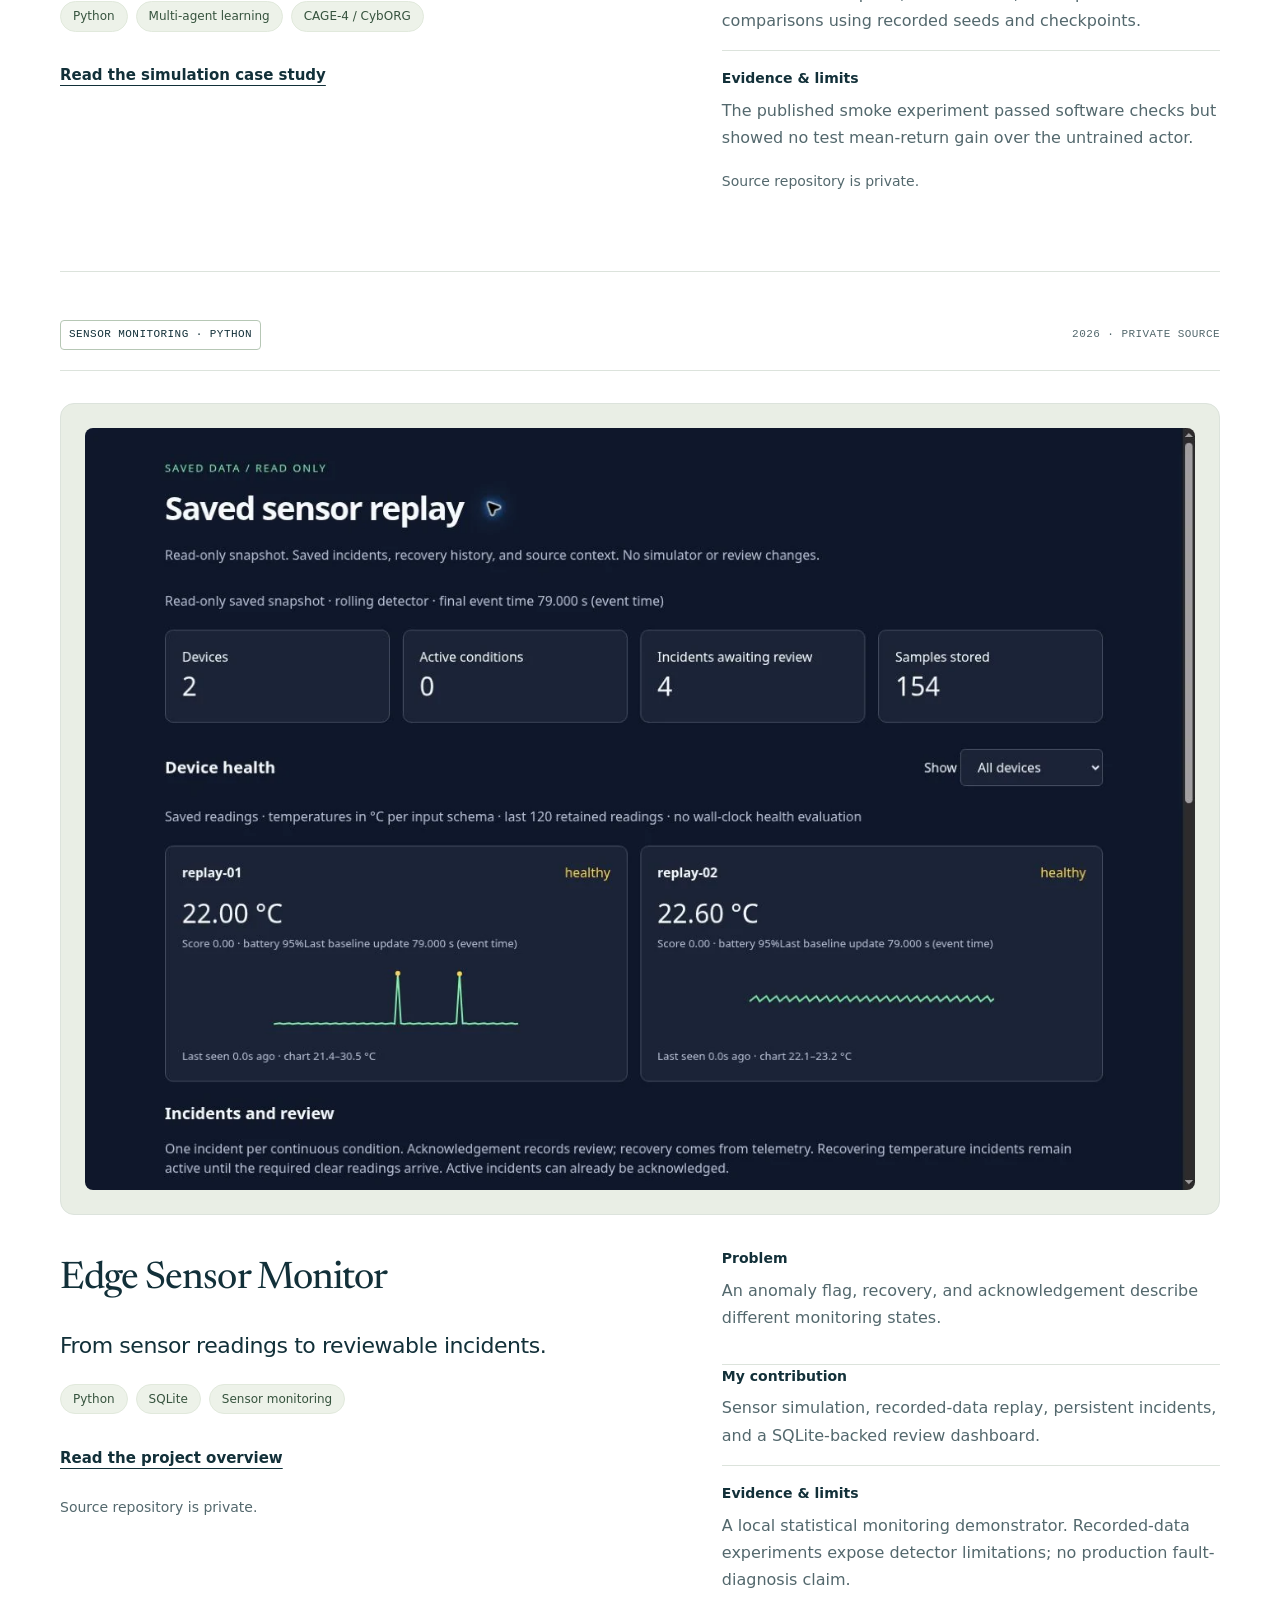
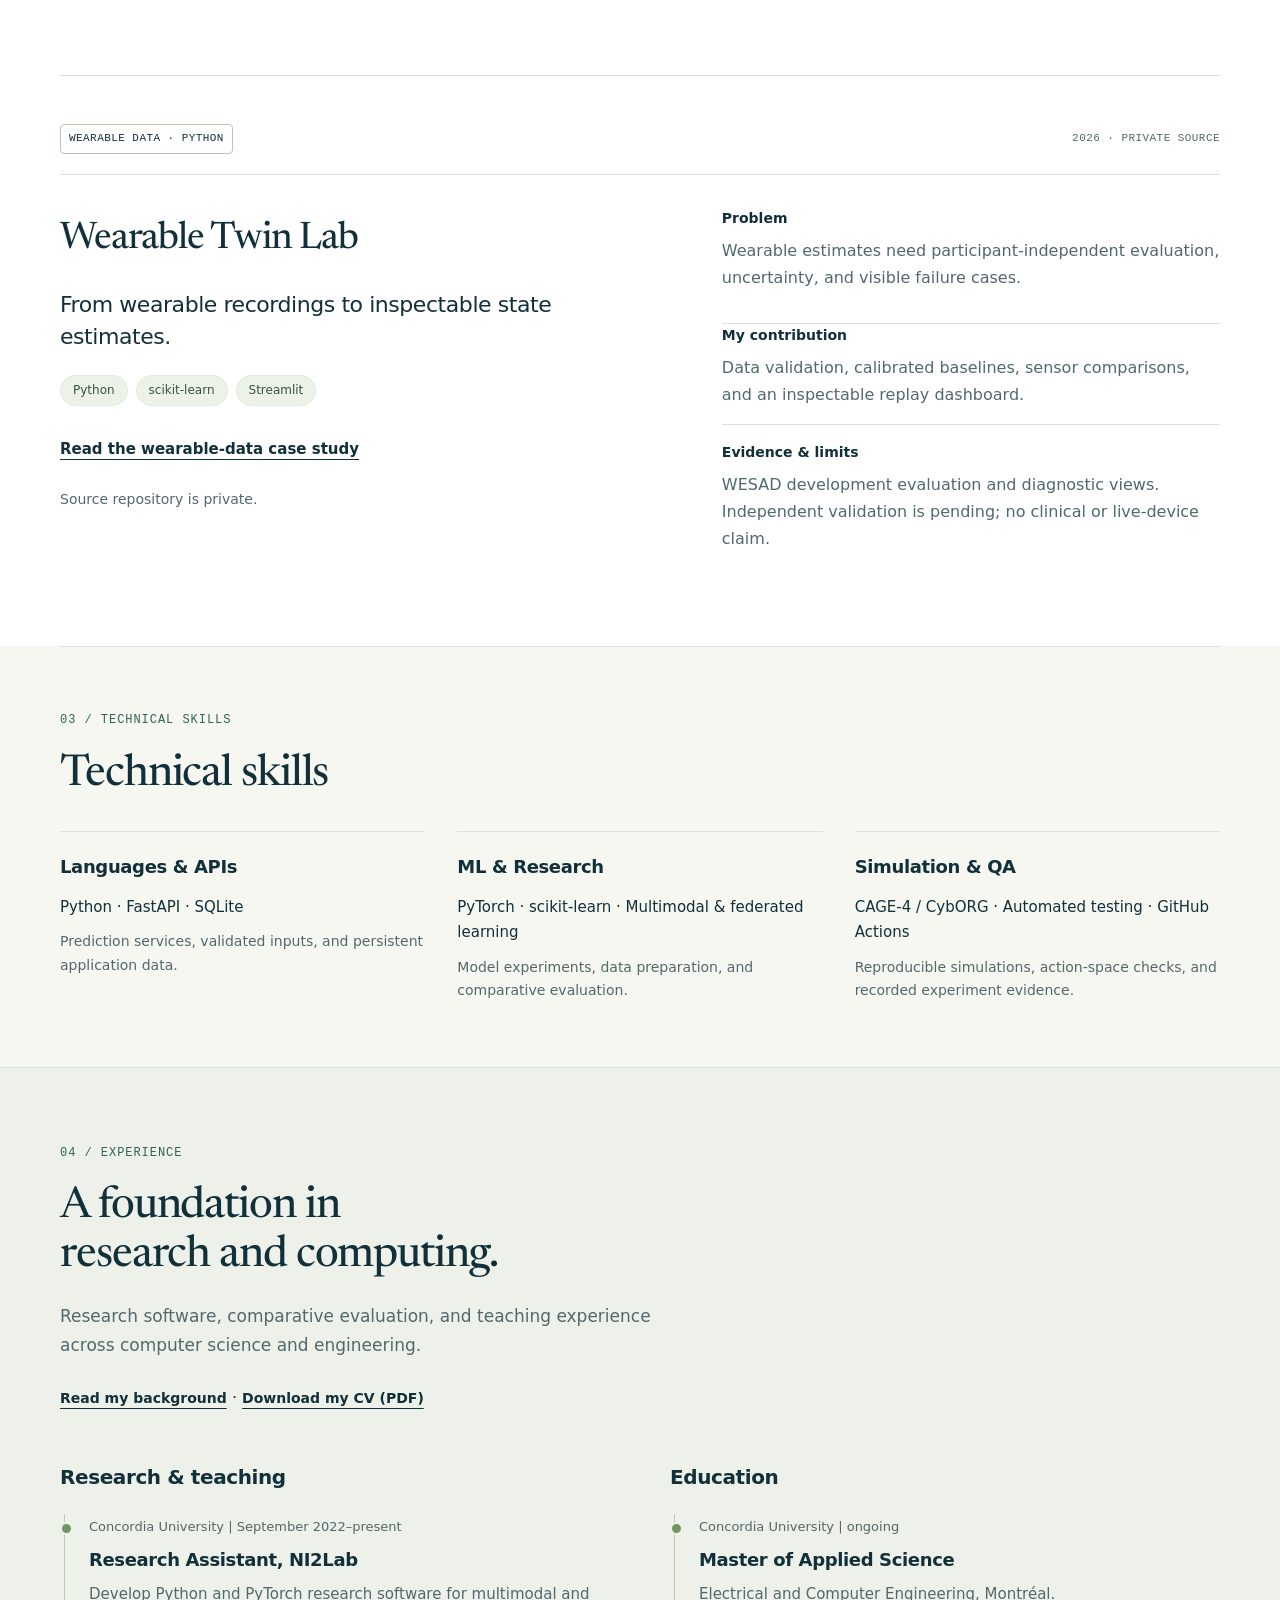
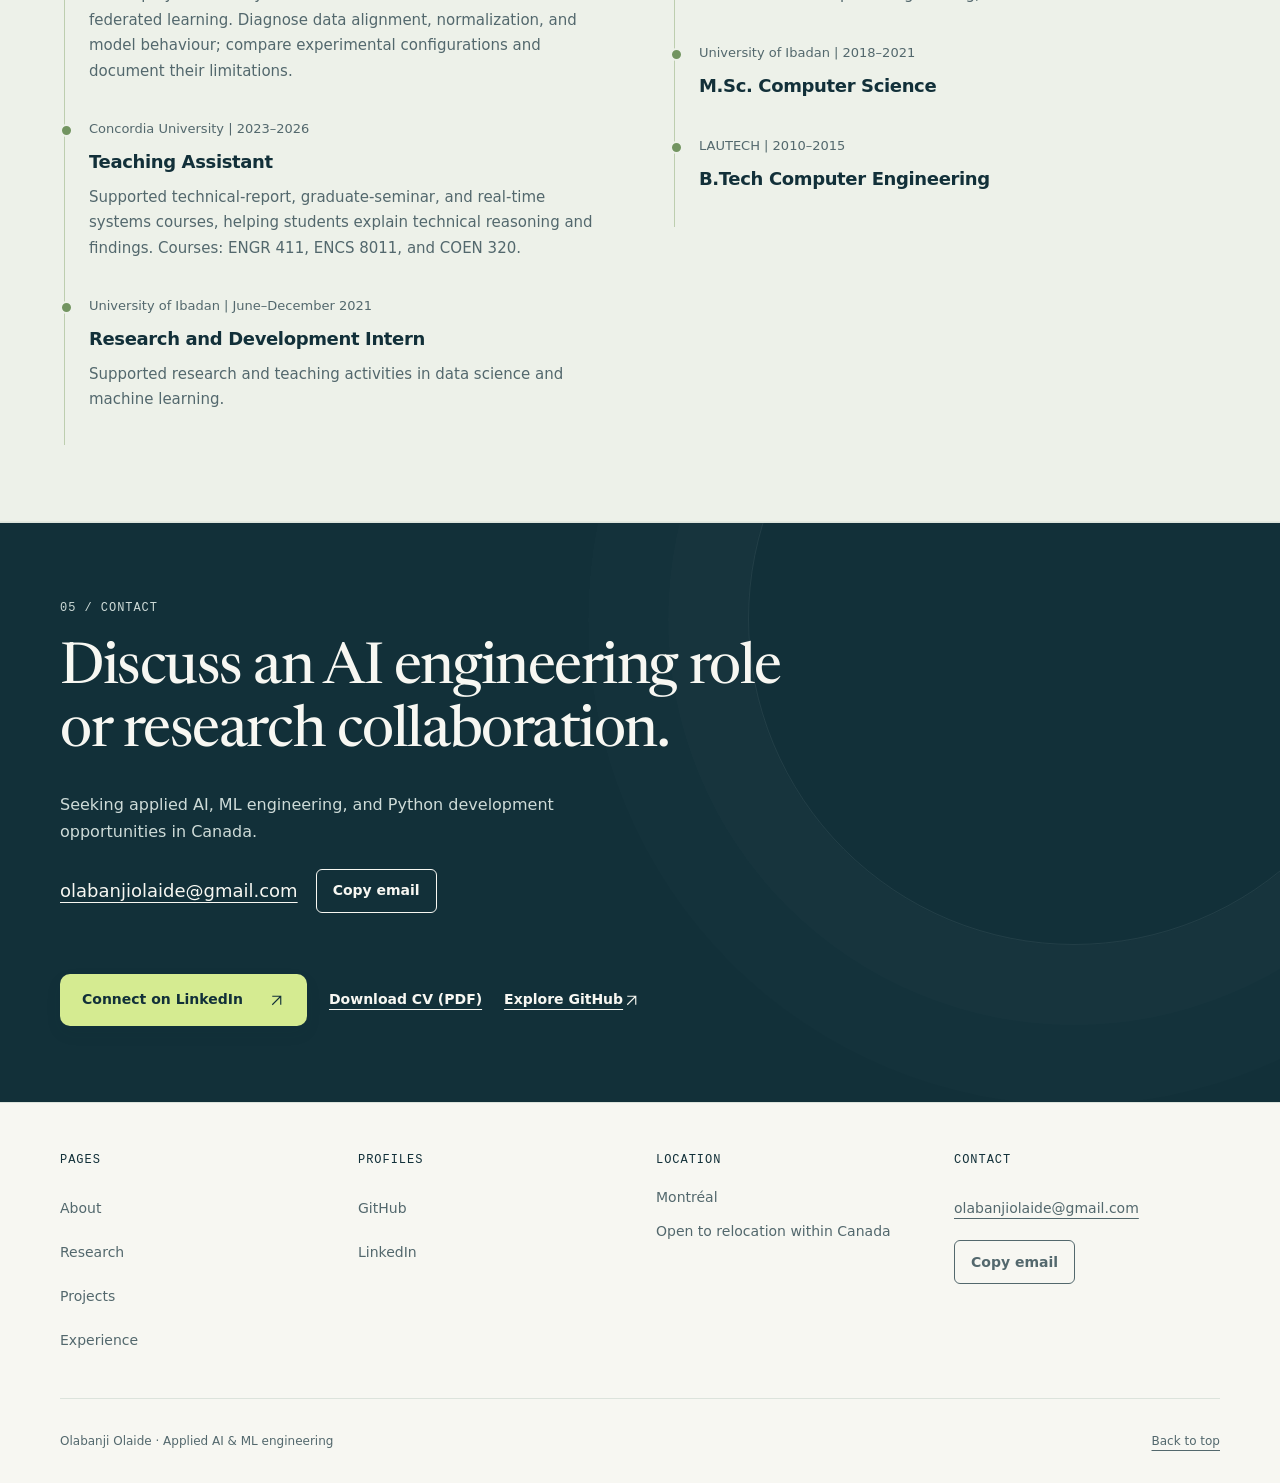
==== commit 675681c0: "Give preview demo control an accent fill and reliable SVG icon" ====
--- a/site/index.html
+++ b/site/index.html
@@ -43,7 +43,7 @@
 <article class="research-row"><span class="research-number" aria-hidden="true">03 /</span><h3>Why it matters</h3><div><p>A useful edge-learning system needs to be assessed beyond prediction quality alone. Studying privacy and resource constraints alongside learning helps identify when an approach is practical, where it struggles, and which trade-offs need further work.</p><p class="theme-detail">Model evaluation · System behaviour · Practical limits</p></div></article>
 </div></div></section>
 <section id="work" class="work"><div class="wrap"><div class="section-heading"><p class="section-kicker">02 / SELECTED WORK</p><h2>Selected engineering projects.</h2><p class="section-intro">Working software, reproducible experiments, and the evidence behind each decision.</p></div>
-<div class="project-showcase"><figure class="project-preview interactive-preview"><div class="project-meta"><span class="project-category">APPLIED ML · PYTHON</span><span>2026 · PUBLIC SOURCE</span></div><div class="preview-topbar"><span>Support Ticket AI</span><a class="preview-demo-link" href="support-ticket-demo.html">Try browser demo <span aria-hidden="true">↗</span></a></div><div class="preview-controls" role="group" aria-label="Choose a project screenshot" hidden><button type="button" data-view="workspace" aria-pressed="true" aria-controls="project-screen">Workspace</button><button type="button" data-view="requests" aria-pressed="false" aria-controls="project-screen">All requests</button><button type="button" data-view="resolved" aria-pressed="false" aria-controls="project-screen">Resolved</button></div><div class="preview-stage"><a href="https://github.com/olabanjiolaide/support-ticket-ai" aria-label="Explore Support Ticket AI on GitHub"><img width="1440" height="1394" id="project-screen" src="images/workspace-modern-light-1440.webp" srcset="images/workspace-modern-light-480.webp 480w, images/workspace-modern-light-800.webp 800w, images/workspace-modern-light-1440.webp 1440w" sizes="(max-width: 600px) calc(100vw - 36px), (max-width: 1164px) calc(100vw - 64px), 1100px" alt="Support Ticket AI workspace for reviewing a model suggestion" loading="lazy" decoding="async"></a></div><figcaption id="preview-caption" aria-live="polite">Workspace · Review a model suggestion before confirming a category.</figcaption><p class="preview-disclosure"><a id="preview-full" href="https://raw.githubusercontent.com/olabanjiolaide/support-ticket-ai/main/docs/images/workspace-modern-light.png">View full-size screenshot</a><br>Screenshots from the public project. Explore the repository to run it locally.</p></figure><article class="project"><div><h3>Support Ticket AI</h3><p class="project-lead">Helping a reviewer turn a model suggestion into a confirmed, traceable support request.</p><div class="project-actions"><a class="button project-demo-button" href="support-ticket-demo.html">Try browser demo <span aria-hidden="true">↗</span></a><a class="project-case-link" href="support-ticket-ai.html">Read case study</a></div><p class="project-demo-note">Interactive walkthrough · Synthetic examples · No live AI inference</p><div class="tags"><span>Python</span><span>scikit-learn</span><span>FastAPI</span><span>GitHub Actions</span></div><a class="text-link" href="https://github.com/olabanjiolaide/support-ticket-ai">Explore the repository <svg class="icon-arrow" viewBox="0 0 24 24" fill="none" stroke="currentColor" stroke-width="1.6" aria-hidden="true"><path d="M6 18 18 6M6 6h12v12"/></svg></a> · <a class="text-link" href="https://github.com/olabanjiolaide/support-ticket-ai/blob/main/docs/07-running-the-demo.md">Run locally <svg class="icon-arrow" viewBox="0 0 24 24" fill="none" stroke="currentColor" stroke-width="1.6" aria-hidden="true"><path d="M6 18 18 6M6 6h12v12"/></svg></a></div><div class="project-detail"><dl class="project-summary"><div><dt>Problem</dt><dd>Ambiguous or multi-need requests can be misrepresented by a single category.</dd></div><div><dt>My contribution</dt><dd>Python prediction services, saved-request review, and experiments separating evidence grouping from clarification.</dd></div><div><dt>Evidence &amp; limits</dt><dd>A 12-message development run produced valid structures but retained category, role, and question errors. Human review remains required.</dd></div></dl><a class="text-link" href="support-ticket-ai.html#current-development">Read the latest experiment</a></div></article></div><article class="project-secondary" aria-labelledby="tridecept-title"><div class="project-meta"><span class="project-category">MULTI-AGENT SIMULATION</span><span>2026 · PRIVATE SOURCE</span></div><a class="tri-project-preview" href="tridecept-marl.html" aria-label="Read the TriDecept-MARL simulation case study"><img src="images/tridecept-results-viewer-1348.webp" srcset="images/tridecept-results-viewer-480.webp 480w, images/tridecept-results-viewer-800.webp 800w, images/tridecept-results-viewer-1348.webp 1348w" sizes="(max-width: 600px) calc(100vw - 36px), (max-width: 1164px) calc(100vw - 64px), 1100px" width="1348" height="926" alt="TriDecept recorded-results viewer comparing trained, untrained, and Analyse–Restore policies on the historical v0.6 smoke experiment" loading="lazy" decoding="async"></a><div><h3 id="tridecept-title">TriDecept-MARL</h3><p class="project-lead">Testing defensive policies in a reproducible network simulator.</p><div class="tags"><span>Python</span><span>Multi-agent learning</span><span>CAGE-4 / CybORG</span></div><a class="text-link" href="tridecept-marl.html">Read the simulation case study</a></div><div><dl class="project-summary"><div><dt>Problem</dt><dd>Defensive policy comparisons depend on correct action semantics and matched simulation settings.</dd></div><div><dt>My contribution</dt><dd>Environment adapters, action audits, and reproducible comparisons using recorded seeds and checkpoints.</dd></div><div><dt>Evidence &amp; limits</dt><dd>The published smoke experiment passed software checks but showed no test mean-return gain over the untrained actor.</dd></div></dl><p class="private-source">Source repository is private.</p></div></article><article class="project-secondary edge-project" aria-labelledby="edge-project-title"><div class="project-meta"><span class="project-category">SENSOR MONITORING · PYTHON</span><span>2026 · PRIVATE SOURCE</span></div><a class="edge-project-preview" href="edge-sensor-monitor.html" aria-label="Read the Edge Sensor Monitor project overview"><img src="images/edge-sensor-dashboard-1348.webp" srcset="images/edge-sensor-dashboard-480.webp 480w, images/edge-sensor-dashboard-800.webp 800w, images/edge-sensor-dashboard-1348.webp 1348w" sizes="(max-width: 600px) calc(100vw - 36px), (max-width: 1164px) calc(100vw - 64px), 1100px" width="1348" height="926" alt="Edge Sensor Monitor read-only dashboard showing synthetic replay fleet metrics and device temperature charts" loading="lazy" decoding="async"></a><div><h3 id="edge-project-title">Edge Sensor Monitor</h3><p class="project-lead">From sensor readings to reviewable incidents.</p><div class="tags"><span>Python</span><span>SQLite</span><span>Sensor monitoring</span></div><a class="text-link" href="edge-sensor-monitor.html">Read the project overview</a><p class="private-source">Source repository is private.</p></div><div><dl class="project-summary"><div><dt>Problem</dt><dd>An anomaly flag, recovery, and acknowledgement describe different monitoring states.</dd></div><div><dt>My contribution</dt><dd>Sensor simulation, recorded-data replay, persistent incidents, and a SQLite-backed review dashboard.</dd></div><div><dt>Evidence &amp; limits</dt><dd>A local statistical monitoring demonstrator. Recorded-data experiments expose detector limitations; no production fault-diagnosis claim.</dd></div></dl></div></article><article class="project-secondary wearable-project" aria-labelledby="wearable-title"><div class="project-meta"><span class="project-category">WEARABLE DATA · PYTHON</span><span>2026 · PRIVATE SOURCE</span></div><div><h3 id="wearable-title">Wearable Twin Lab</h3><p class="project-lead">From wearable recordings to inspectable state estimates.</p><div class="tags"><span>Python</span><span>scikit-learn</span><span>Streamlit</span></div><a class="text-link" href="wearable-twin-lab.html">Read the wearable-data case study</a><p class="private-source">Source repository is private.</p></div><div><dl class="project-summary"><div><dt>Problem</dt><dd>Wearable estimates need participant-independent evaluation, uncertainty, and visible failure cases.</dd></div><div><dt>My contribution</dt><dd>Data validation, calibrated baselines, sensor comparisons, and an inspectable replay dashboard.</dd></div><div><dt>Evidence &amp; limits</dt><dd>WESAD development evaluation and diagnostic views. Independent validation is pending; no clinical or live-device claim.</dd></div></dl></div></article></div></section>
+<div class="project-showcase"><figure class="project-preview interactive-preview"><div class="project-meta"><span class="project-category">APPLIED ML · PYTHON</span><span>2026 · PUBLIC SOURCE</span></div><div class="preview-topbar"><span>Support Ticket AI</span><a class="preview-demo-link" href="support-ticket-demo.html">Try browser demo <svg class="icon-arrow" viewBox="0 0 24 24" fill="none" stroke="currentColor" stroke-width="1.6" aria-hidden="true"><path d="M6 18 18 6M6 6h12v12"/></svg></a></div><div class="preview-controls" role="group" aria-label="Choose a project screenshot" hidden><button type="button" data-view="workspace" aria-pressed="true" aria-controls="project-screen">Workspace</button><button type="button" data-view="requests" aria-pressed="false" aria-controls="project-screen">All requests</button><button type="button" data-view="resolved" aria-pressed="false" aria-controls="project-screen">Resolved</button></div><div class="preview-stage"><a href="https://github.com/olabanjiolaide/support-ticket-ai" aria-label="Explore Support Ticket AI on GitHub"><img width="1440" height="1394" id="project-screen" src="images/workspace-modern-light-1440.webp" srcset="images/workspace-modern-light-480.webp 480w, images/workspace-modern-light-800.webp 800w, images/workspace-modern-light-1440.webp 1440w" sizes="(max-width: 600px) calc(100vw - 36px), (max-width: 1164px) calc(100vw - 64px), 1100px" alt="Support Ticket AI workspace for reviewing a model suggestion" loading="lazy" decoding="async"></a></div><figcaption id="preview-caption" aria-live="polite">Workspace · Review a model suggestion before confirming a category.</figcaption><p class="preview-disclosure"><a id="preview-full" href="https://raw.githubusercontent.com/olabanjiolaide/support-ticket-ai/main/docs/images/workspace-modern-light.png">View full-size screenshot</a><br>Screenshots from the public project. Explore the repository to run it locally.</p></figure><article class="project"><div><h3>Support Ticket AI</h3><p class="project-lead">Helping a reviewer turn a model suggestion into a confirmed, traceable support request.</p><div class="project-actions"><a class="button project-demo-button" href="support-ticket-demo.html">Try browser demo <svg class="icon-arrow" viewBox="0 0 24 24" fill="none" stroke="currentColor" stroke-width="1.6" aria-hidden="true"><path d="M6 18 18 6M6 6h12v12"/></svg></a><a class="project-case-link" href="support-ticket-ai.html">Read case study</a></div><p class="project-demo-note">Interactive walkthrough · Synthetic examples · No live AI inference</p><div class="tags"><span>Python</span><span>scikit-learn</span><span>FastAPI</span><span>GitHub Actions</span></div><a class="text-link" href="https://github.com/olabanjiolaide/support-ticket-ai">Explore the repository <svg class="icon-arrow" viewBox="0 0 24 24" fill="none" stroke="currentColor" stroke-width="1.6" aria-hidden="true"><path d="M6 18 18 6M6 6h12v12"/></svg></a> · <a class="text-link" href="https://github.com/olabanjiolaide/support-ticket-ai/blob/main/docs/07-running-the-demo.md">Run locally <svg class="icon-arrow" viewBox="0 0 24 24" fill="none" stroke="currentColor" stroke-width="1.6" aria-hidden="true"><path d="M6 18 18 6M6 6h12v12"/></svg></a></div><div class="project-detail"><dl class="project-summary"><div><dt>Problem</dt><dd>Ambiguous or multi-need requests can be misrepresented by a single category.</dd></div><div><dt>My contribution</dt><dd>Python prediction services, saved-request review, and experiments separating evidence grouping from clarification.</dd></div><div><dt>Evidence &amp; limits</dt><dd>A 12-message development run produced valid structures but retained category, role, and question errors. Human review remains required.</dd></div></dl><a class="text-link" href="support-ticket-ai.html#current-development">Read the latest experiment</a></div></article></div><article class="project-secondary" aria-labelledby="tridecept-title"><div class="project-meta"><span class="project-category">MULTI-AGENT SIMULATION</span><span>2026 · PRIVATE SOURCE</span></div><a class="tri-project-preview" href="tridecept-marl.html" aria-label="Read the TriDecept-MARL simulation case study"><img src="images/tridecept-results-viewer-1348.webp" srcset="images/tridecept-results-viewer-480.webp 480w, images/tridecept-results-viewer-800.webp 800w, images/tridecept-results-viewer-1348.webp 1348w" sizes="(max-width: 600px) calc(100vw - 36px), (max-width: 1164px) calc(100vw - 64px), 1100px" width="1348" height="926" alt="TriDecept recorded-results viewer comparing trained, untrained, and Analyse–Restore policies on the historical v0.6 smoke experiment" loading="lazy" decoding="async"></a><div><h3 id="tridecept-title">TriDecept-MARL</h3><p class="project-lead">Testing defensive policies in a reproducible network simulator.</p><div class="tags"><span>Python</span><span>Multi-agent learning</span><span>CAGE-4 / CybORG</span></div><a class="text-link" href="tridecept-marl.html">Read the simulation case study</a></div><div><dl class="project-summary"><div><dt>Problem</dt><dd>Defensive policy comparisons depend on correct action semantics and matched simulation settings.</dd></div><div><dt>My contribution</dt><dd>Environment adapters, action audits, and reproducible comparisons using recorded seeds and checkpoints.</dd></div><div><dt>Evidence &amp; limits</dt><dd>The published smoke experiment passed software checks but showed no test mean-return gain over the untrained actor.</dd></div></dl><p class="private-source">Source repository is private.</p></div></article><article class="project-secondary edge-project" aria-labelledby="edge-project-title"><div class="project-meta"><span class="project-category">SENSOR MONITORING · PYTHON</span><span>2026 · PRIVATE SOURCE</span></div><a class="edge-project-preview" href="edge-sensor-monitor.html" aria-label="Read the Edge Sensor Monitor project overview"><img src="images/edge-sensor-dashboard-1348.webp" srcset="images/edge-sensor-dashboard-480.webp 480w, images/edge-sensor-dashboard-800.webp 800w, images/edge-sensor-dashboard-1348.webp 1348w" sizes="(max-width: 600px) calc(100vw - 36px), (max-width: 1164px) calc(100vw - 64px), 1100px" width="1348" height="926" alt="Edge Sensor Monitor read-only dashboard showing synthetic replay fleet metrics and device temperature charts" loading="lazy" decoding="async"></a><div><h3 id="edge-project-title">Edge Sensor Monitor</h3><p class="project-lead">From sensor readings to reviewable incidents.</p><div class="tags"><span>Python</span><span>SQLite</span><span>Sensor monitoring</span></div><a class="text-link" href="edge-sensor-monitor.html">Read the project overview</a><p class="private-source">Source repository is private.</p></div><div><dl class="project-summary"><div><dt>Problem</dt><dd>An anomaly flag, recovery, and acknowledgement describe different monitoring states.</dd></div><div><dt>My contribution</dt><dd>Sensor simulation, recorded-data replay, persistent incidents, and a SQLite-backed review dashboard.</dd></div><div><dt>Evidence &amp; limits</dt><dd>A local statistical monitoring demonstrator. Recorded-data experiments expose detector limitations; no production fault-diagnosis claim.</dd></div></dl></div></article><article class="project-secondary wearable-project" aria-labelledby="wearable-title"><div class="project-meta"><span class="project-category">WEARABLE DATA · PYTHON</span><span>2026 · PRIVATE SOURCE</span></div><div><h3 id="wearable-title">Wearable Twin Lab</h3><p class="project-lead">From wearable recordings to inspectable state estimates.</p><div class="tags"><span>Python</span><span>scikit-learn</span><span>Streamlit</span></div><a class="text-link" href="wearable-twin-lab.html">Read the wearable-data case study</a><p class="private-source">Source repository is private.</p></div><div><dl class="project-summary"><div><dt>Problem</dt><dd>Wearable estimates need participant-independent evaluation, uncertainty, and visible failure cases.</dd></div><div><dt>My contribution</dt><dd>Data validation, calibrated baselines, sensor comparisons, and an inspectable replay dashboard.</dd></div><div><dt>Evidence &amp; limits</dt><dd>WESAD development evaluation and diagnostic views. Independent validation is pending; no clinical or live-device claim.</dd></div></dl></div></article></div></section>
 
 <section id="skills" class="skills-section wrap" aria-labelledby="skills-title"><div class="section-heading"><p class="section-kicker">03 / TECHNICAL SKILLS</p><h2 id="skills-title">Technical skills</h2></div><div class="skills-grid"><div><h3>Languages &amp; APIs</h3><p>Python · FastAPI · SQLite</p><p class="skills-context">Prediction services, validated inputs, and persistent application data.</p></div><div><h3>ML &amp; Research</h3><p>PyTorch · scikit-learn · Multimodal &amp; federated learning</p><p class="skills-context">Model experiments, data preparation, and comparative evaluation.</p></div><div><h3>Simulation &amp; QA</h3><p>CAGE-4 / CybORG · Automated testing · GitHub Actions</p><p class="skills-context">Reproducible simulations, action-space checks, and recorded experiment evidence.</p></div></div></section><section id="experience" class="experience section-band" aria-labelledby="experience-title"><div class="wrap"><div class="section-heading"><p class="section-kicker">04 / EXPERIENCE</p><h2 id="experience-title">A foundation in research and computing.</h2><p class="section-intro">Research software, comparative evaluation, and teaching experience across computer science and engineering.</p><a class="text-link" href="about.html">Read my background</a> · <a class="text-link" href="documents/Olabanji_Olaide_CV.pdf" download>Download my CV (PDF)</a></div><div class="experience-grid"><div><h3>Research &amp; teaching</h3><article class="experience-row"><p class="entry-label">Concordia University | <time datetime="2022-09">September 2022</time>–present</p><h4>Research Assistant, NI2Lab</h4><p>Develop Python and PyTorch research software for multimodal and federated learning. Diagnose data alignment, normalization, and model behaviour; compare experimental configurations and document their limitations.</p></article><article class="experience-row"><p class="entry-label">Concordia University | 2023–2026</p><h4>Teaching Assistant</h4><p>Supported technical-report, graduate-seminar, and real-time systems courses, helping students explain technical reasoning and findings. Courses: ENGR 411, ENCS 8011, and COEN 320.</p></article><article class="experience-row"><p class="entry-label">University of Ibadan | June–December 2021</p><h4>Research and Development Intern</h4><p>Supported research and teaching activities in data science and machine learning.</p></article></div><div><h3>Education</h3><article class="experience-row"><p class="entry-label">Concordia University | ongoing</p><h4>Master of Applied Science</h4><p>Electrical and Computer Engineering, Montréal.</p></article><article class="experience-row"><p class="entry-label">University of Ibadan | 2018–2021</p><h4>M.Sc. Computer Science</h4></article><article class="experience-row"><p class="entry-label">LAUTECH | 2010–2015</p><h4>B.Tech Computer Engineering</h4></article></div></div></div></section><section id="connect" class="connect"><div class="wrap"><p class="section-kicker">05 / CONTACT</p><h2>Discuss an AI engineering role<br>or research collaboration.</h2><p>Seeking applied AI, ML engineering, and Python development opportunities in Canada.</p><div class="email-contact"><a href="mailto:olabanjiolaide@gmail.com">olabanjiolaide@gmail.com</a><button type="button" class="copy-email" hidden>Copy email</button><span class="copy-status" role="status" aria-live="polite"></span></div><div class="actions"><a class="button light" href="https://www.linkedin.com/in/olabanji-olaide-239104b0/">Connect on LinkedIn <svg class="icon-arrow" viewBox="0 0 24 24" fill="none" stroke="currentColor" stroke-width="1.6" aria-hidden="true"><path d="M6 18 18 6M6 6h12v12"/></svg></a><a class="text-link" href="documents/Olabanji_Olaide_CV.pdf" download>Download CV (PDF)</a><a class="text-link" href="https://github.com/olabanjiolaide">Explore GitHub <svg class="icon-arrow" viewBox="0 0 24 24" fill="none" stroke="currentColor" stroke-width="1.6" aria-hidden="true"><path d="M6 18 18 6M6 6h12v12"/></svg></a></div></div></section>
 </main><footer class="site-footer"><div class="wrap footer-grid"><div><h2>Pages</h2><a href="about.html">About</a><a href="#research">Research</a><a href="#work">Projects</a><a href="#experience">Experience</a></div><div><h2>Profiles</h2><a href="https://github.com/olabanjiolaide">GitHub</a><a href="https://www.linkedin.com/in/olabanji-olaide-239104b0/">LinkedIn</a></div><div><h2>Location</h2><p>Montréal</p><p>Open to relocation within Canada</p></div><div><h2>Contact</h2><div class="email-contact"><a href="mailto:olabanjiolaide@gmail.com">olabanjiolaide@gmail.com</a><button type="button" class="copy-email" hidden>Copy email</button><span class="copy-status" role="status" aria-live="polite"></span></div></div></div><div class="wrap footer-bottom"><span>Olabanji Olaide · Applied AI &amp; ML engineering</span><a href="#main">Back to top</a></div></footer>
--- a/site/styles.css
+++ b/site/styles.css
@@ -206,4 +206,4 @@
 @media(max-width:480px){.demo-page{padding-top:32px}.demo-workspace-head,.demo-columns,.demo-records{padding:20px 16px}.demo-workspace-head{align-items:flex-start}.demo-workspace-head h2{font-size:19px}.demo-steps{padding:16px;gap:8px 16px}.demo-feedback{padding:16px}.demo-boundary{padding:14px}.demo-records table{font-size:13px}.demo-records th,.demo-records td{padding:10px 6px}}
 
 /* Keep working demos visible beside project descriptions, without hover. */
-.project-actions{display:flex;align-items:center;flex-wrap:wrap;gap:16px;margin:20px 0 10px}.project-actions .project-demo-button{min-height:48px;font-size:15px;gap:20px}.project-case-link{display:inline-flex;align-items:center;min-height:44px;font-size:15px;font-weight:650;text-underline-offset:5px}.project-demo-note{font-size:13px!important;line-height:1.6;color:var(--muted);margin:0 0 22px}.preview-demo-link{display:inline-flex;align-items:center;gap:12px;min-height:44px;padding:8px 14px;border-radius:6px;background:var(--ink);color:var(--paper);font-weight:650;font-size:14px;text-decoration:none}.preview-demo-link:hover{background:var(--green)}.preview-topbar{flex-wrap:wrap;gap:12px}.project-actions a:focus-visible,.preview-demo-link:focus-visible{outline:3px solid var(--green);outline-offset:4px}@media(max-width:480px){.project-actions{align-items:stretch;flex-direction:column;gap:8px}.project-actions .project-demo-button{width:100%;justify-content:space-between}.project-case-link{justify-content:center}.preview-demo-link{font-size:13px}}
+.project-actions{display:flex;align-items:center;flex-wrap:wrap;gap:16px;margin:20px 0 10px}.project-actions .project-demo-button{min-height:48px;font-size:15px;gap:20px}.project-case-link{display:inline-flex;align-items:center;min-height:44px;font-size:15px;font-weight:650;text-underline-offset:5px}.project-demo-note{font-size:13px!important;line-height:1.6;color:var(--muted);margin:0 0 22px}.preview-demo-link{display:inline-flex;align-items:center;gap:12px;min-height:44px;padding:8px 14px;border-radius:6px;background:var(--ink);color:var(--paper);font-weight:650;font-size:14px;text-decoration:none}.preview-topbar .preview-demo-link{background:var(--accent);color:var(--ink)}.preview-topbar .preview-demo-link:hover{background:var(--paper)}.preview-topbar{flex-wrap:wrap;gap:12px}.project-actions a:focus-visible,.preview-demo-link:focus-visible{outline:3px solid var(--green);outline-offset:4px}@media(max-width:480px){.project-actions{align-items:stretch;flex-direction:column;gap:8px}.project-actions .project-demo-button{width:100%;justify-content:space-between}.project-case-link{justify-content:center}.preview-demo-link{font-size:13px}}
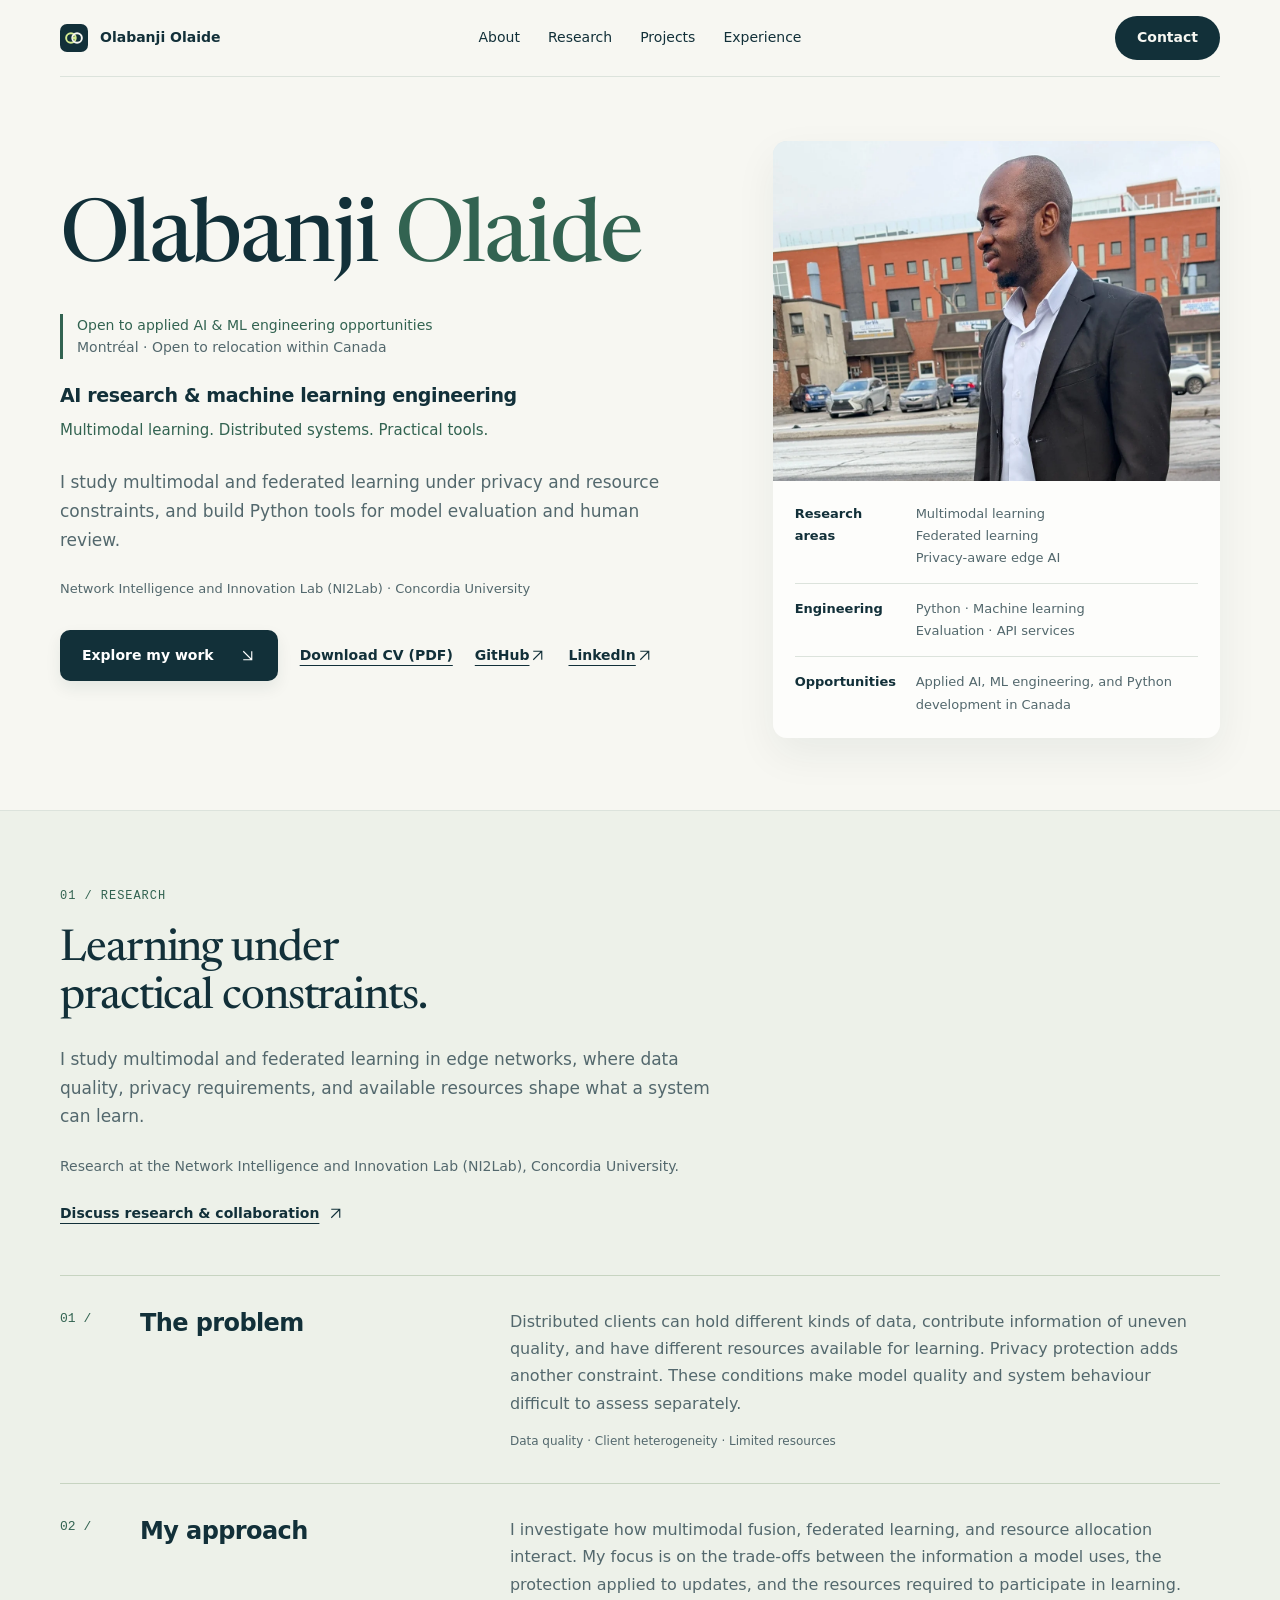
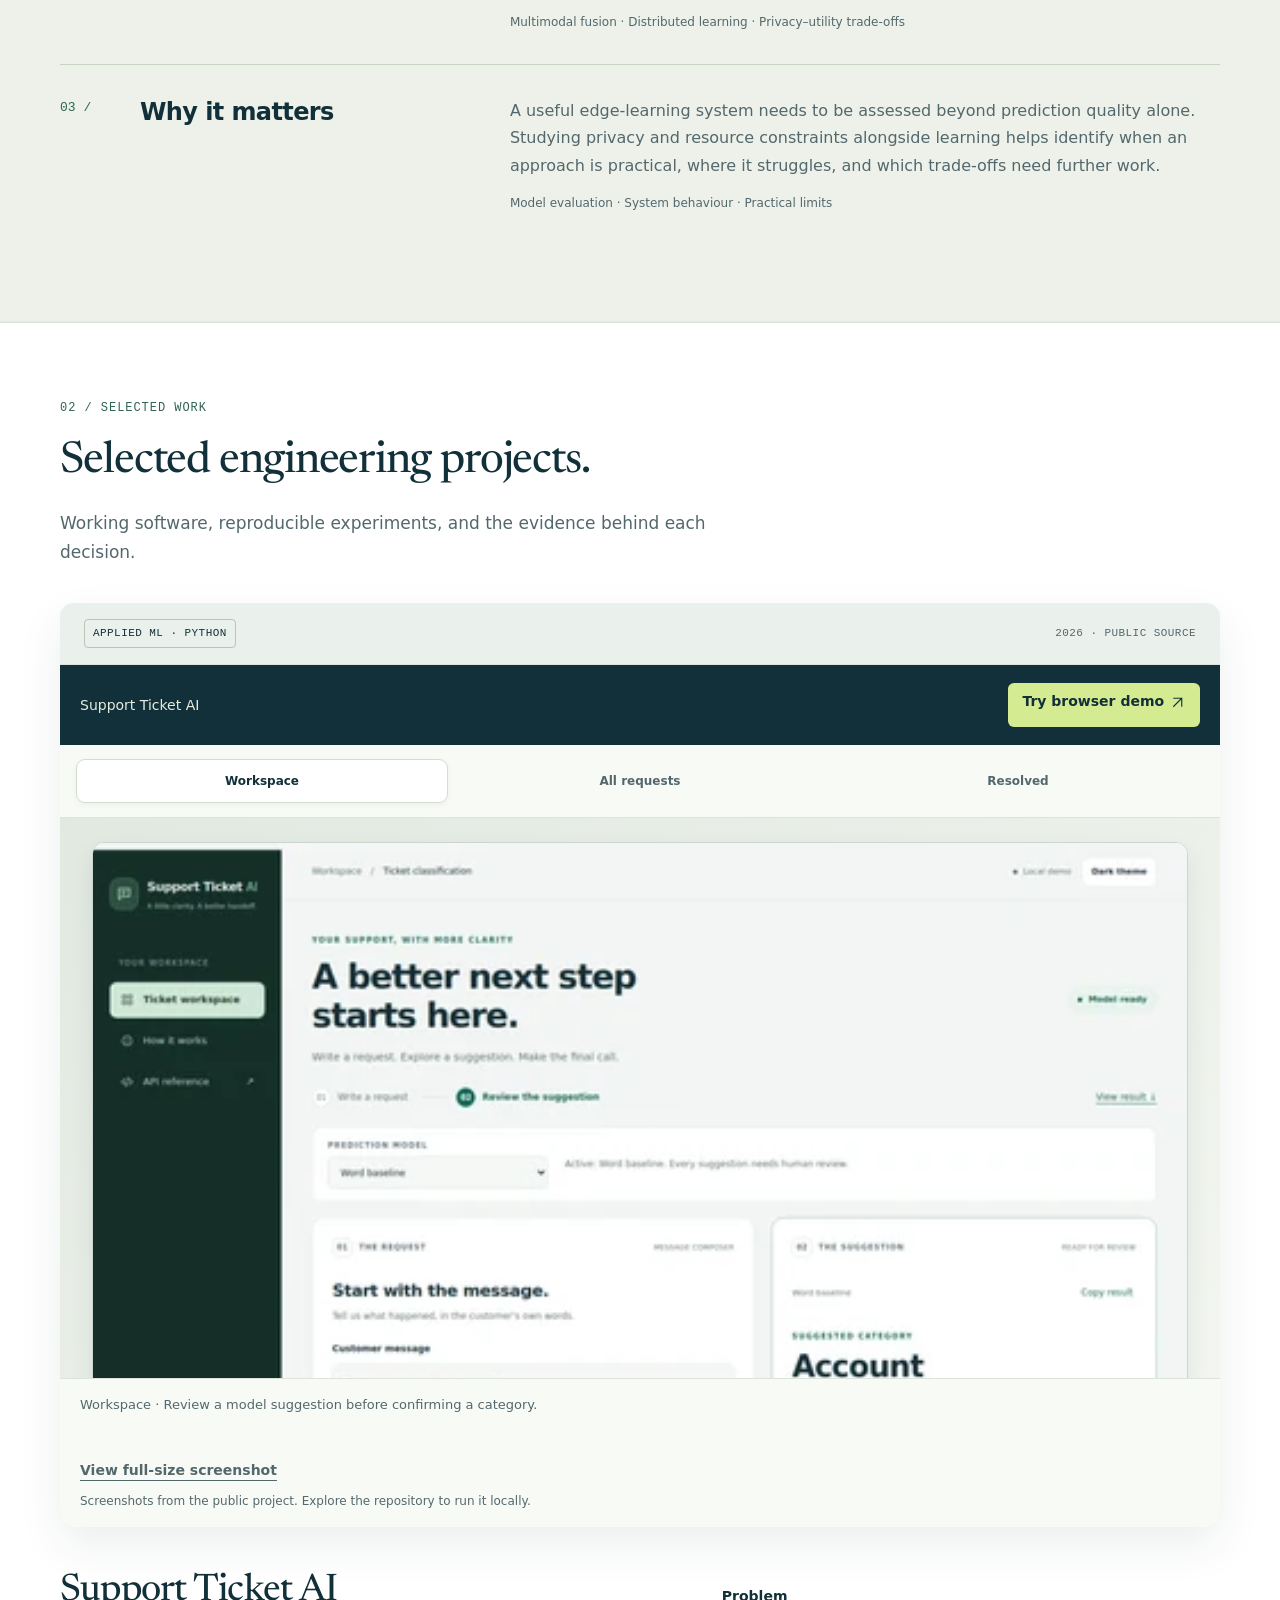
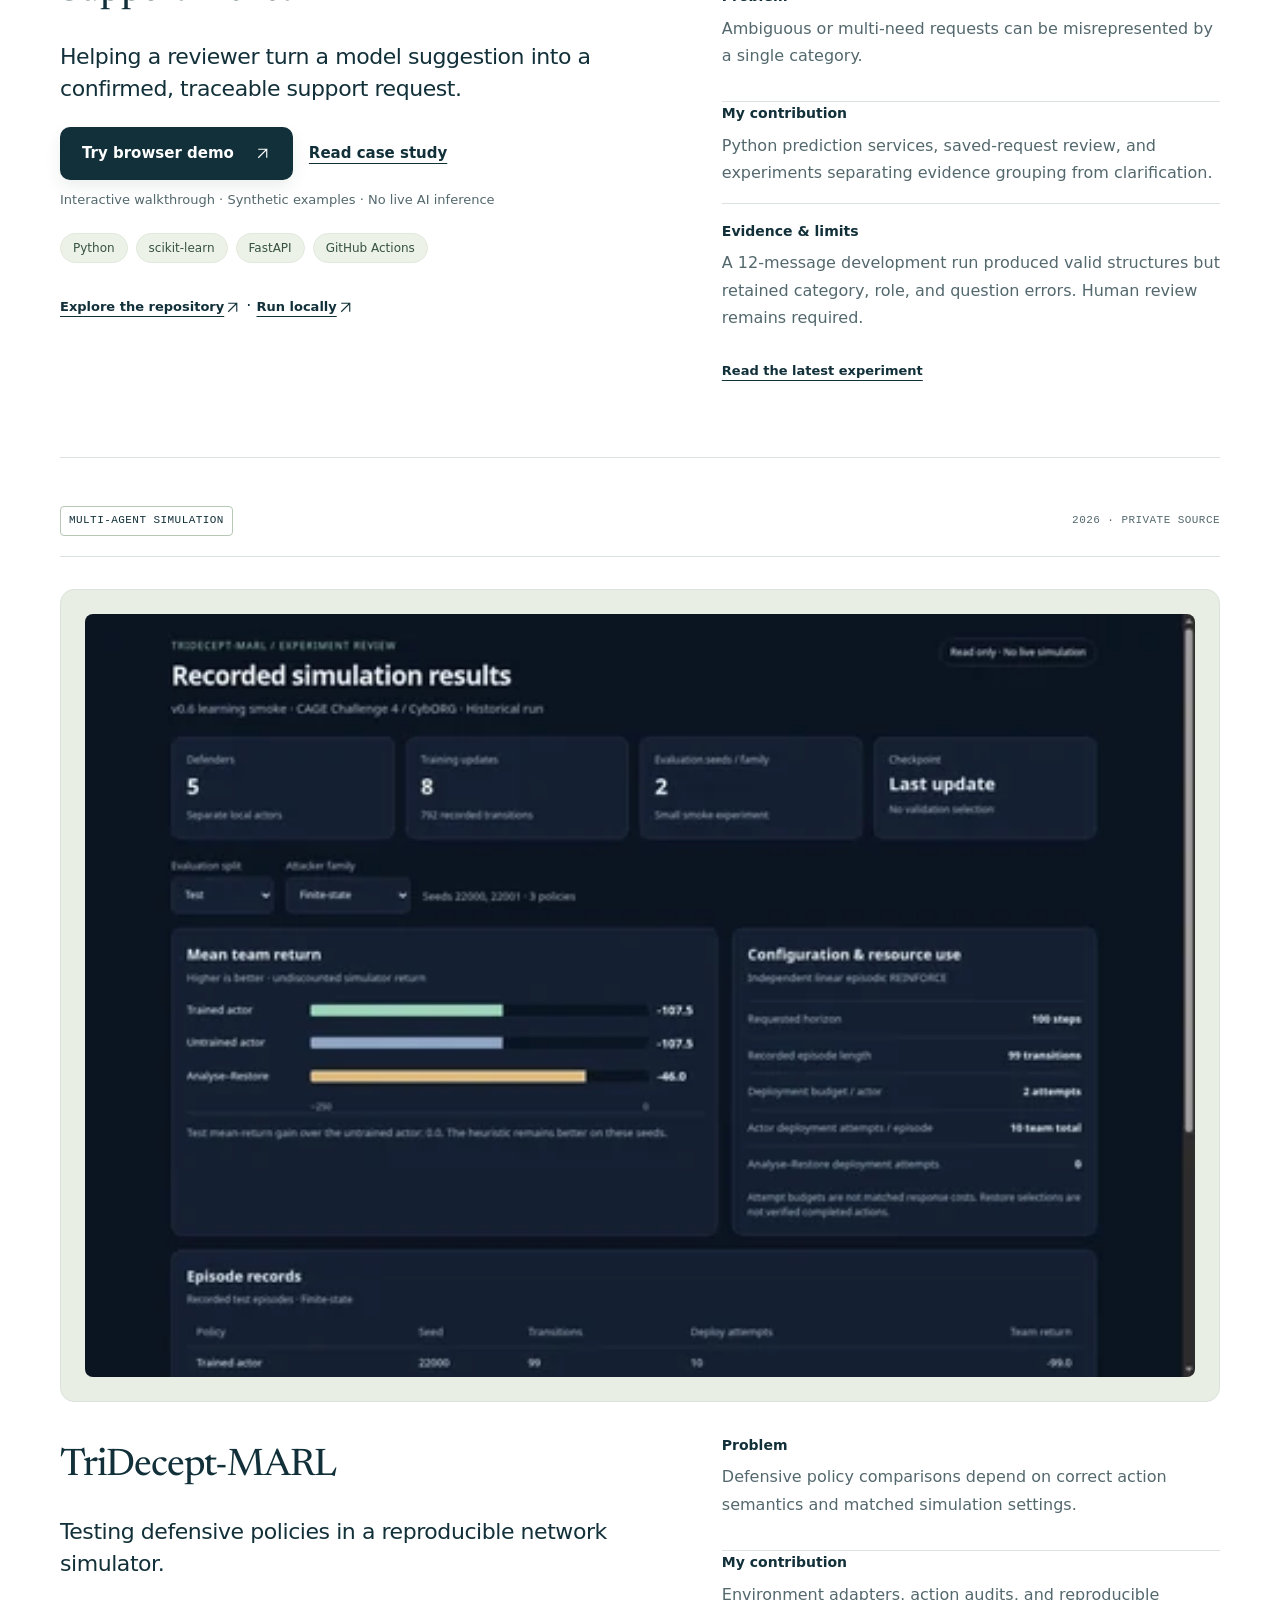
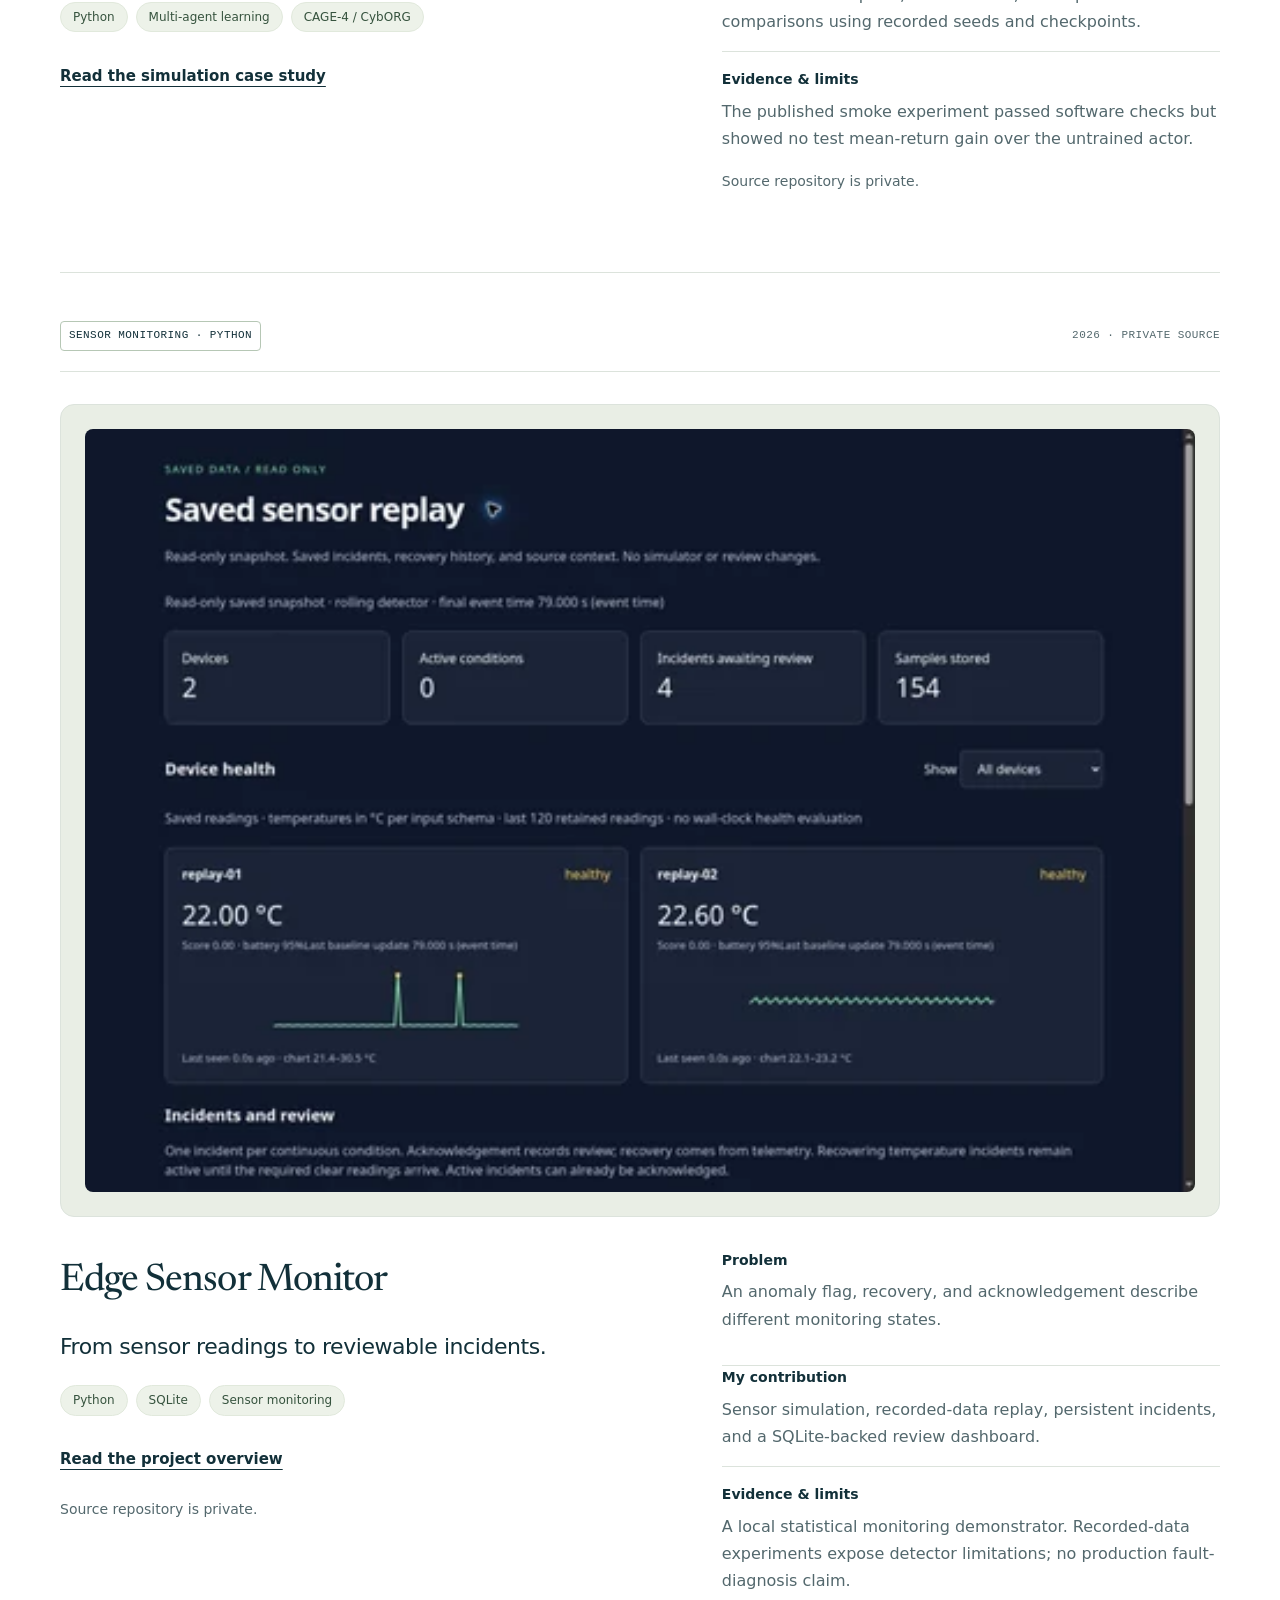
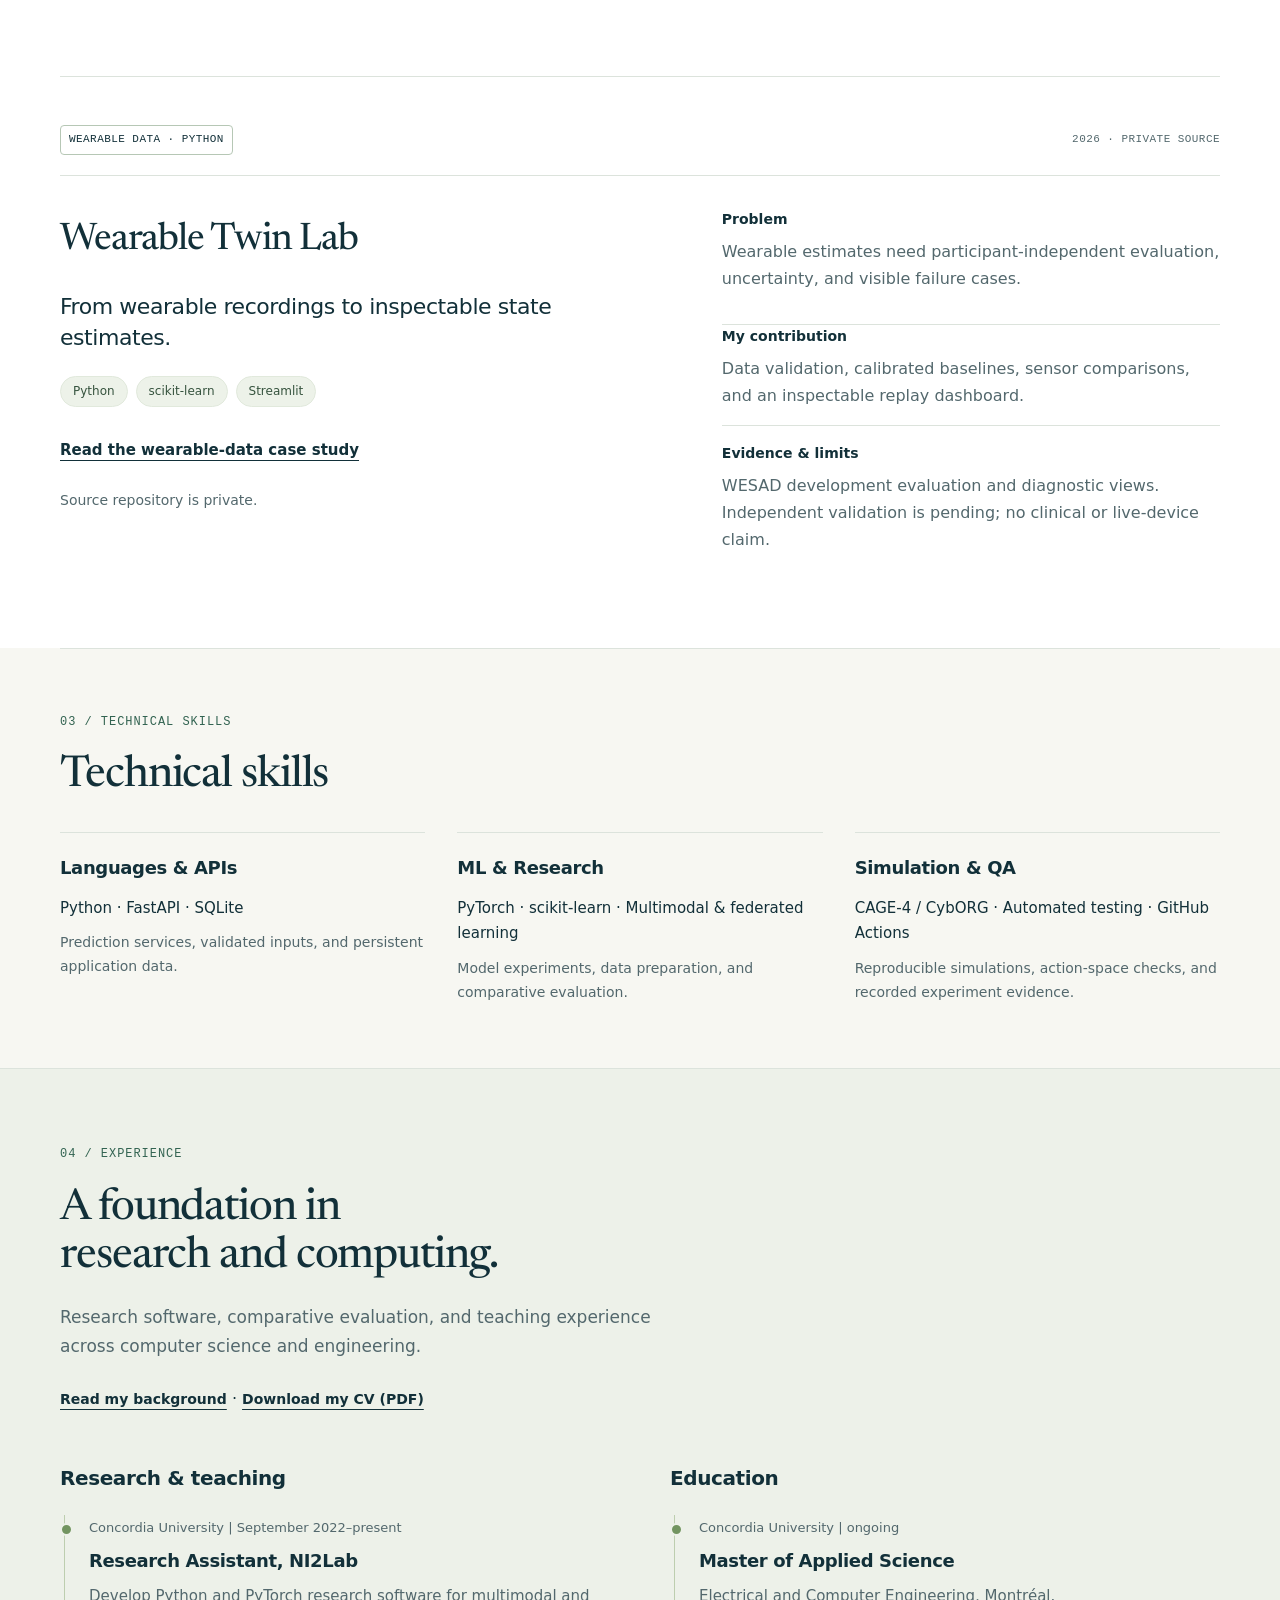
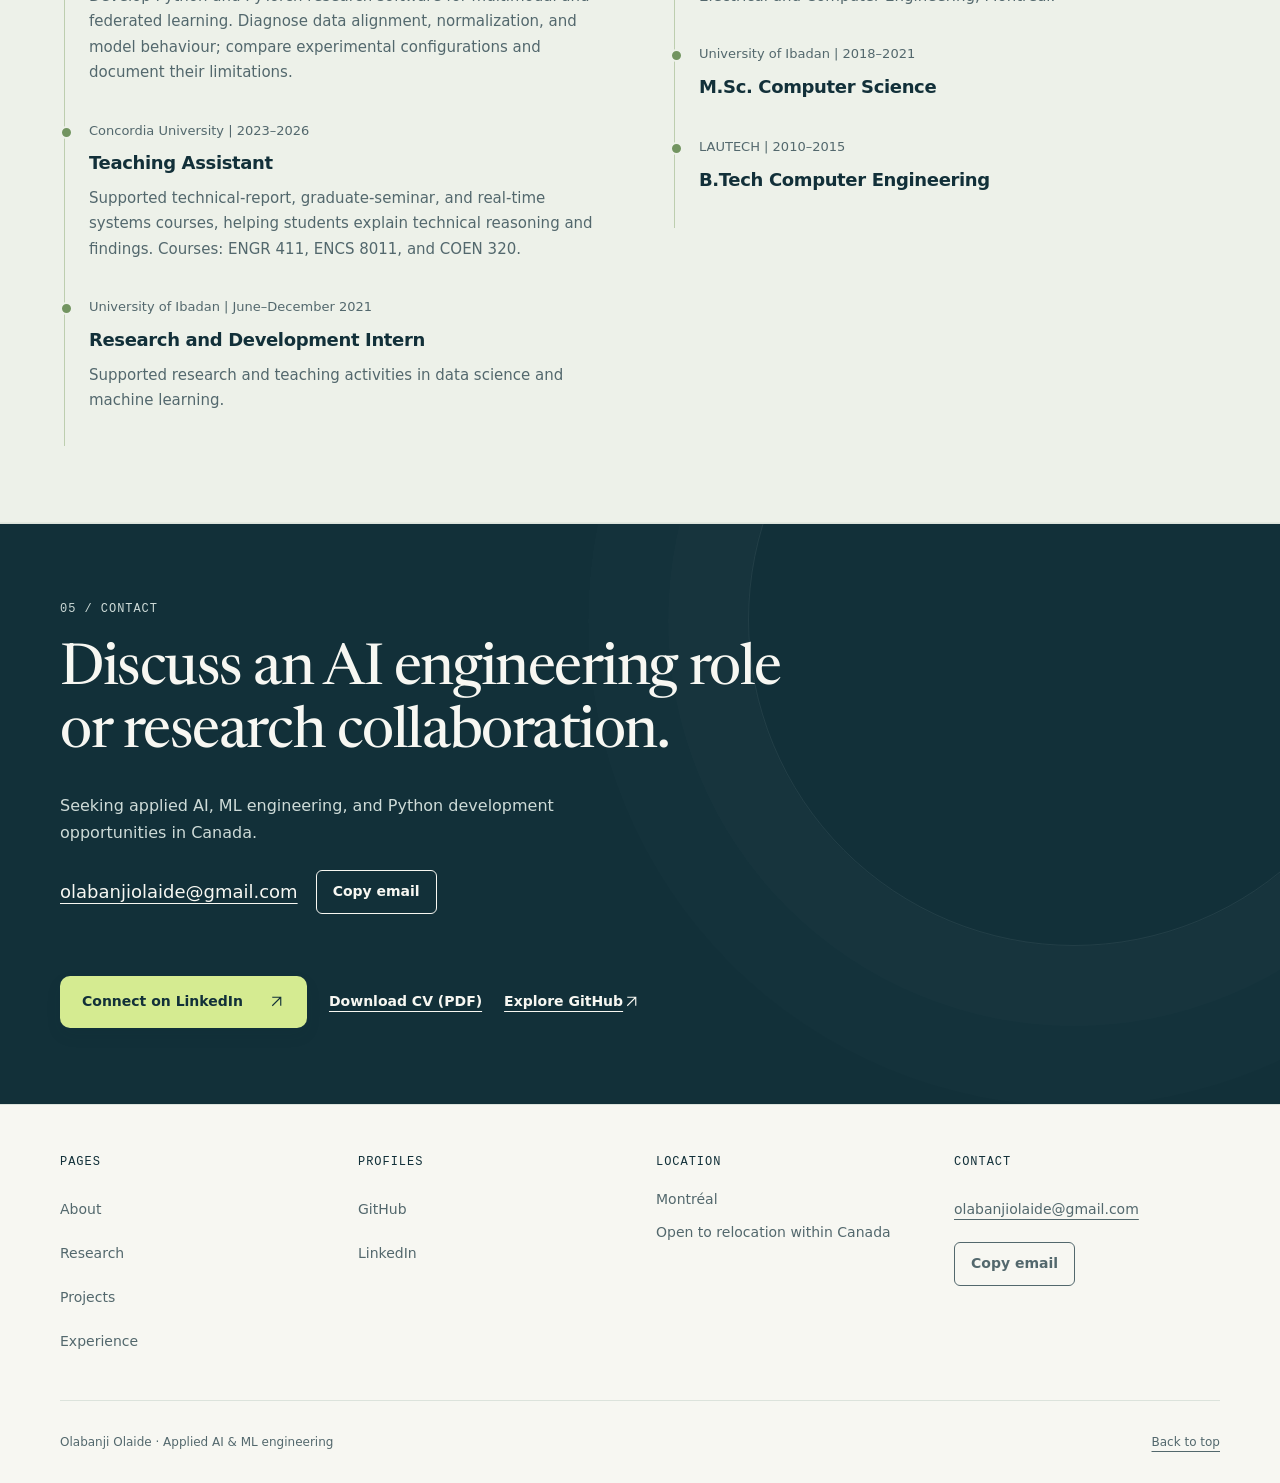
==== commit 5e9469f6: "Refresh cached demo CTA accent styles" ====
--- a/site/index.html
+++ b/site/index.html
@@ -7,7 +7,7 @@
 <meta name="theme-color" content="#132c34">
 <title>Olabanji Olaide | AI Research &amp; ML Engineering</title>
 <link rel="preload" href="fonts/newsreader.woff" as="font" type="font/woff" crossorigin>
-<link rel="stylesheet" href="styles.css?v=20261121-demo-cta">
+<link rel="stylesheet" href="styles.css?v=20261121-demo-cta2">
 
 <link rel="canonical" href="https://olabanjiolaide.github.io/olabanjiolaide/">
 <link rel="icon" href="favicon.svg?v=20261116-green" type="image/svg+xml">
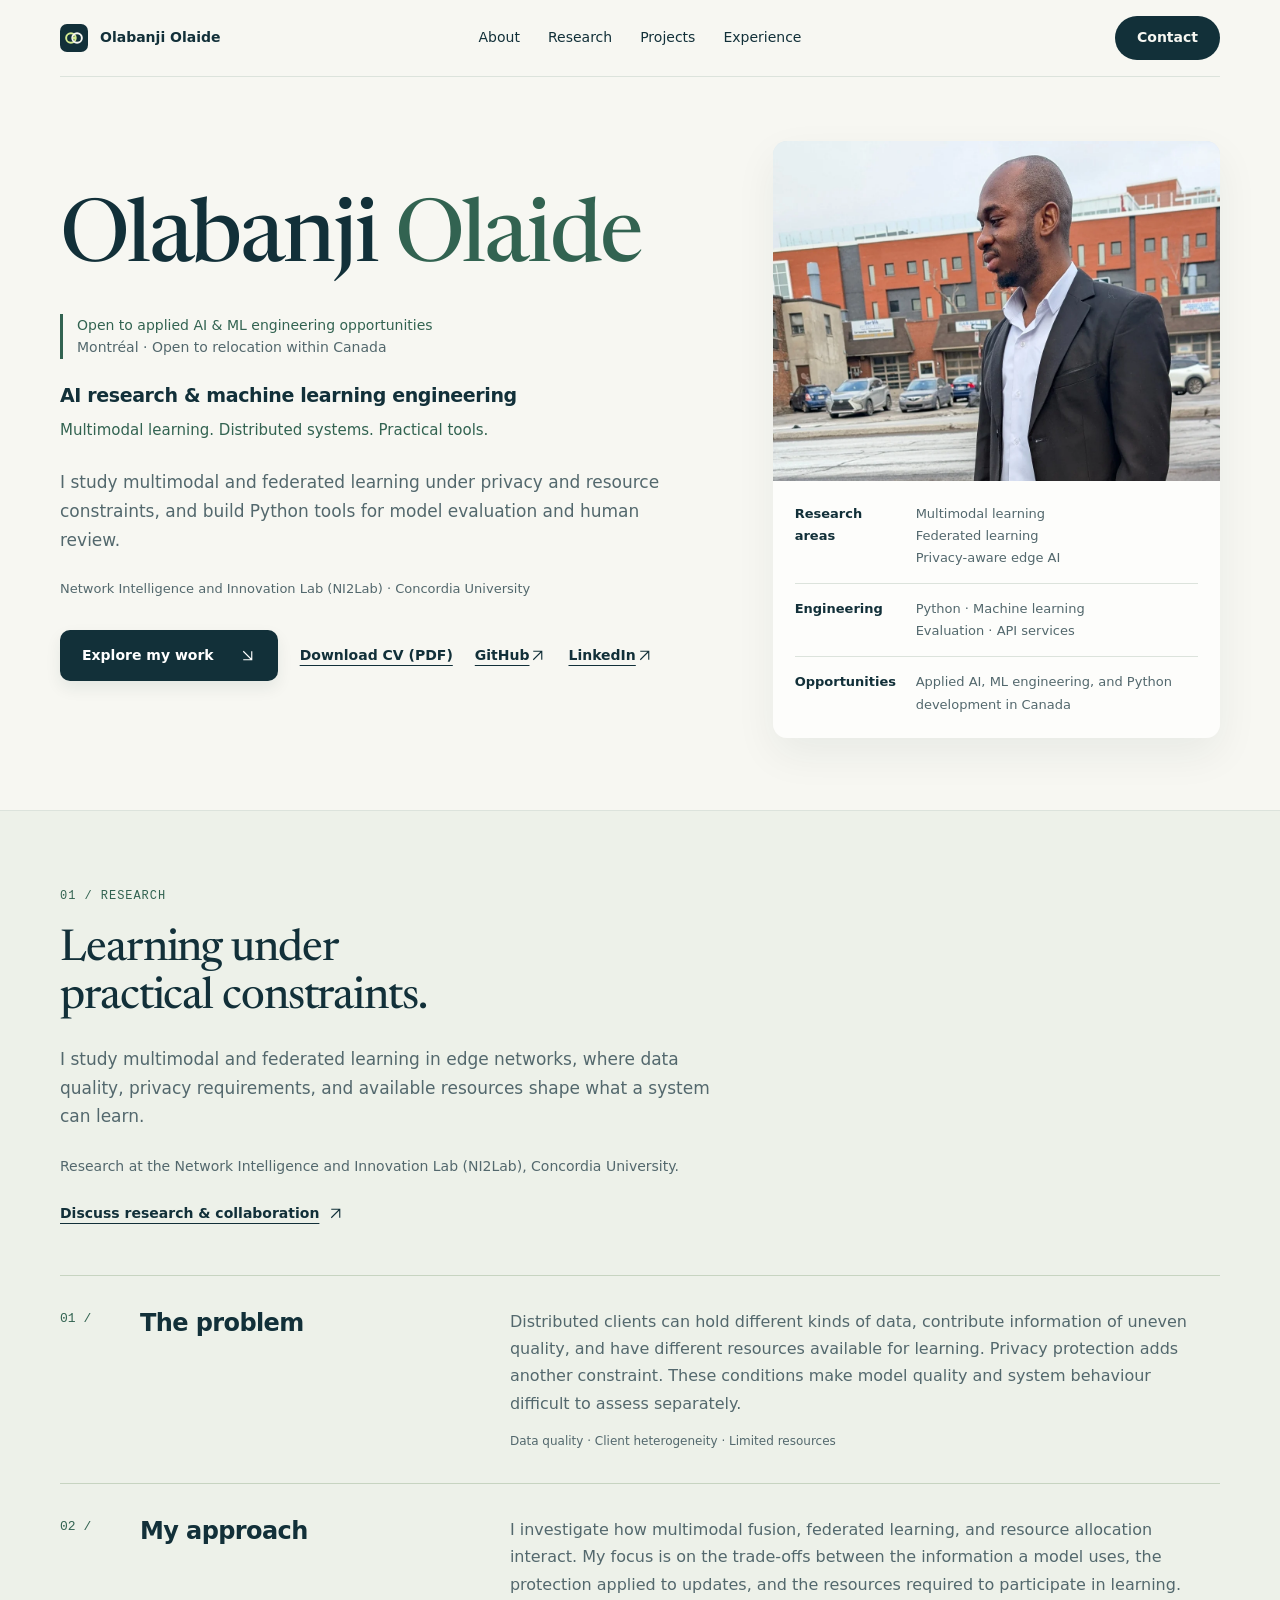
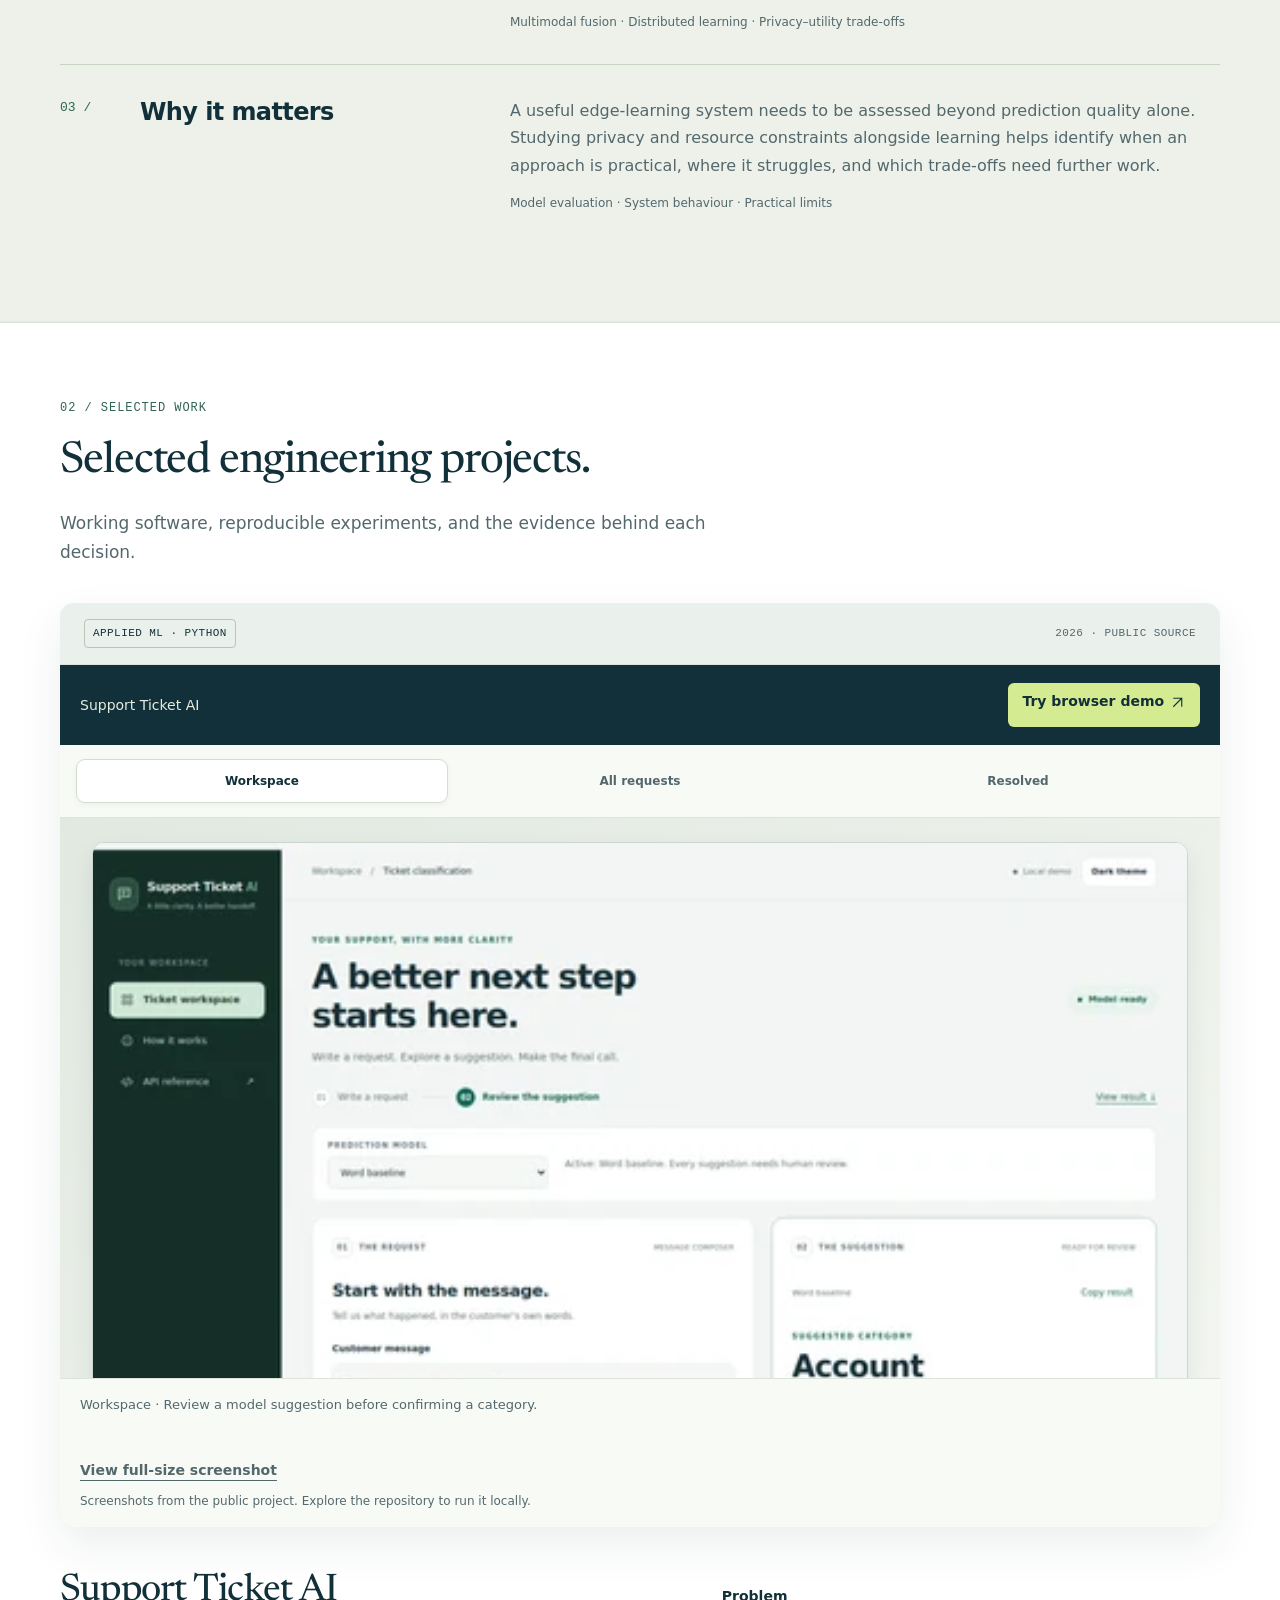
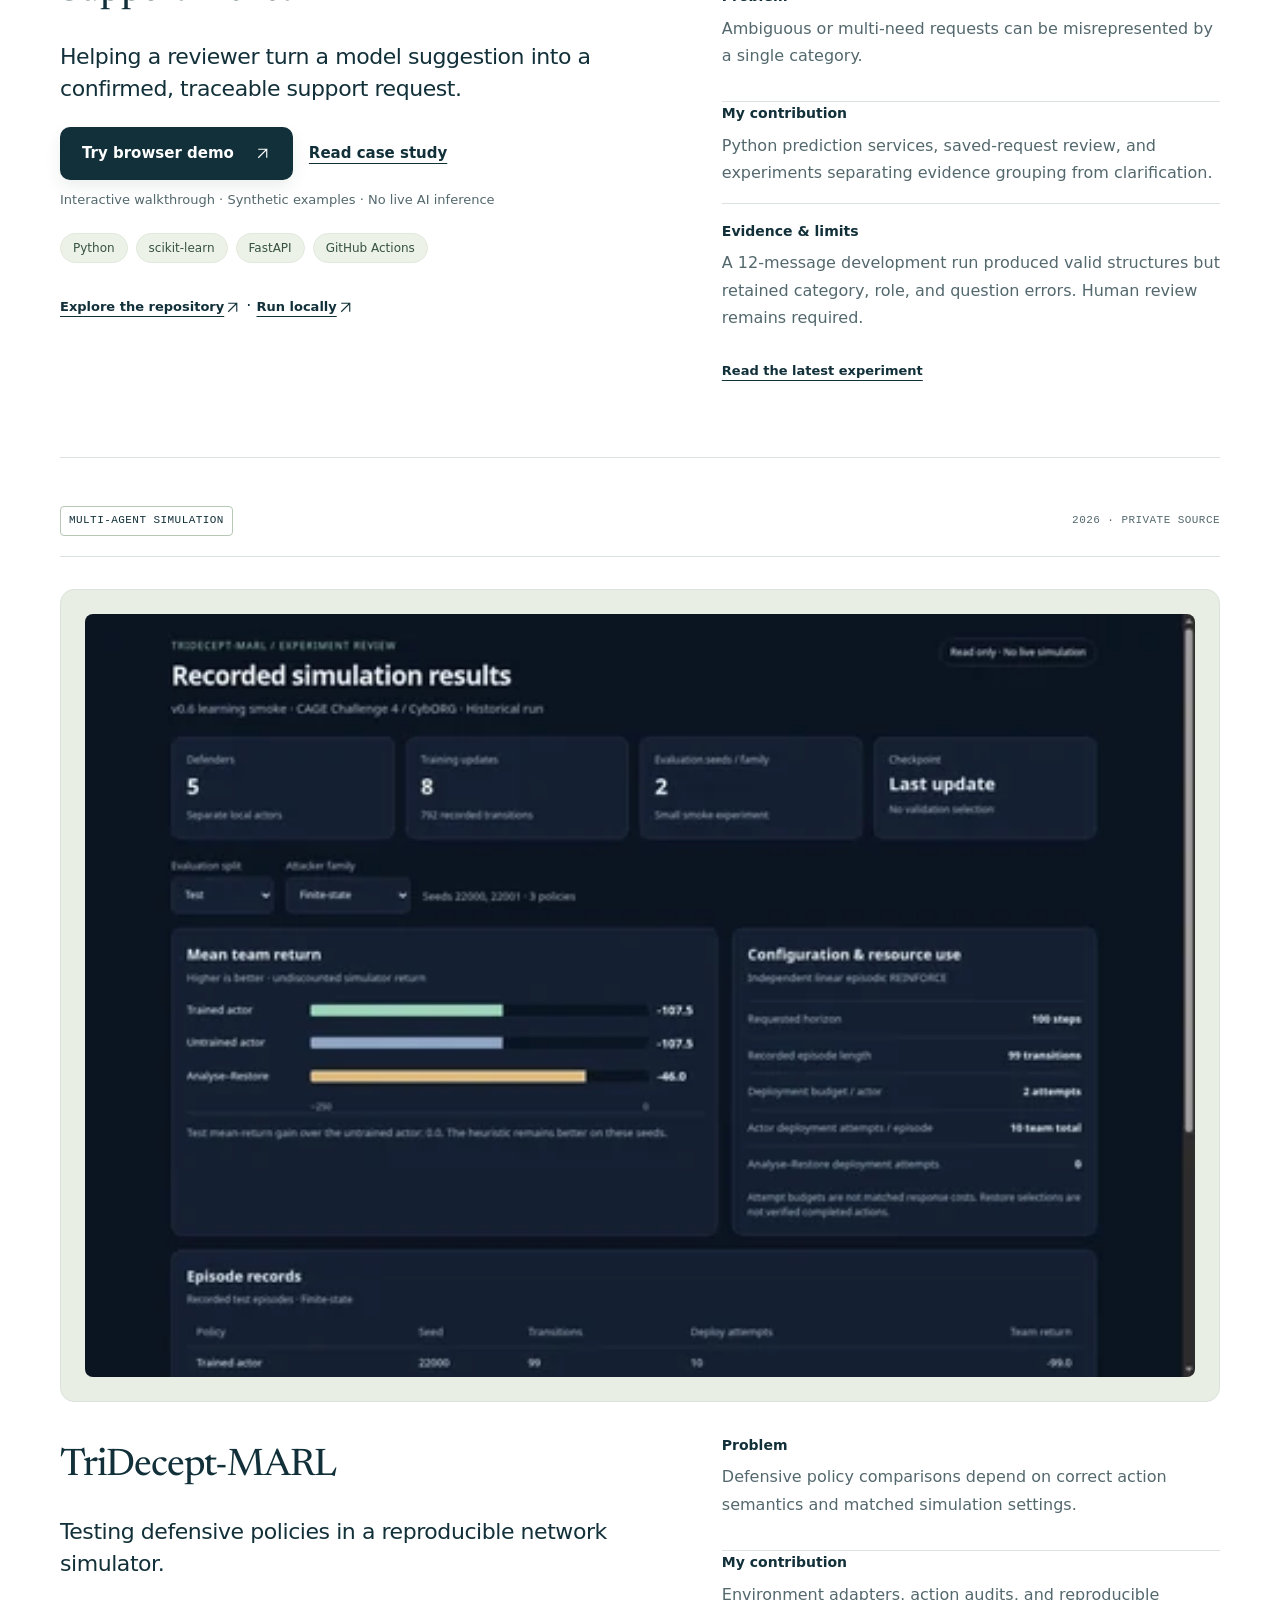
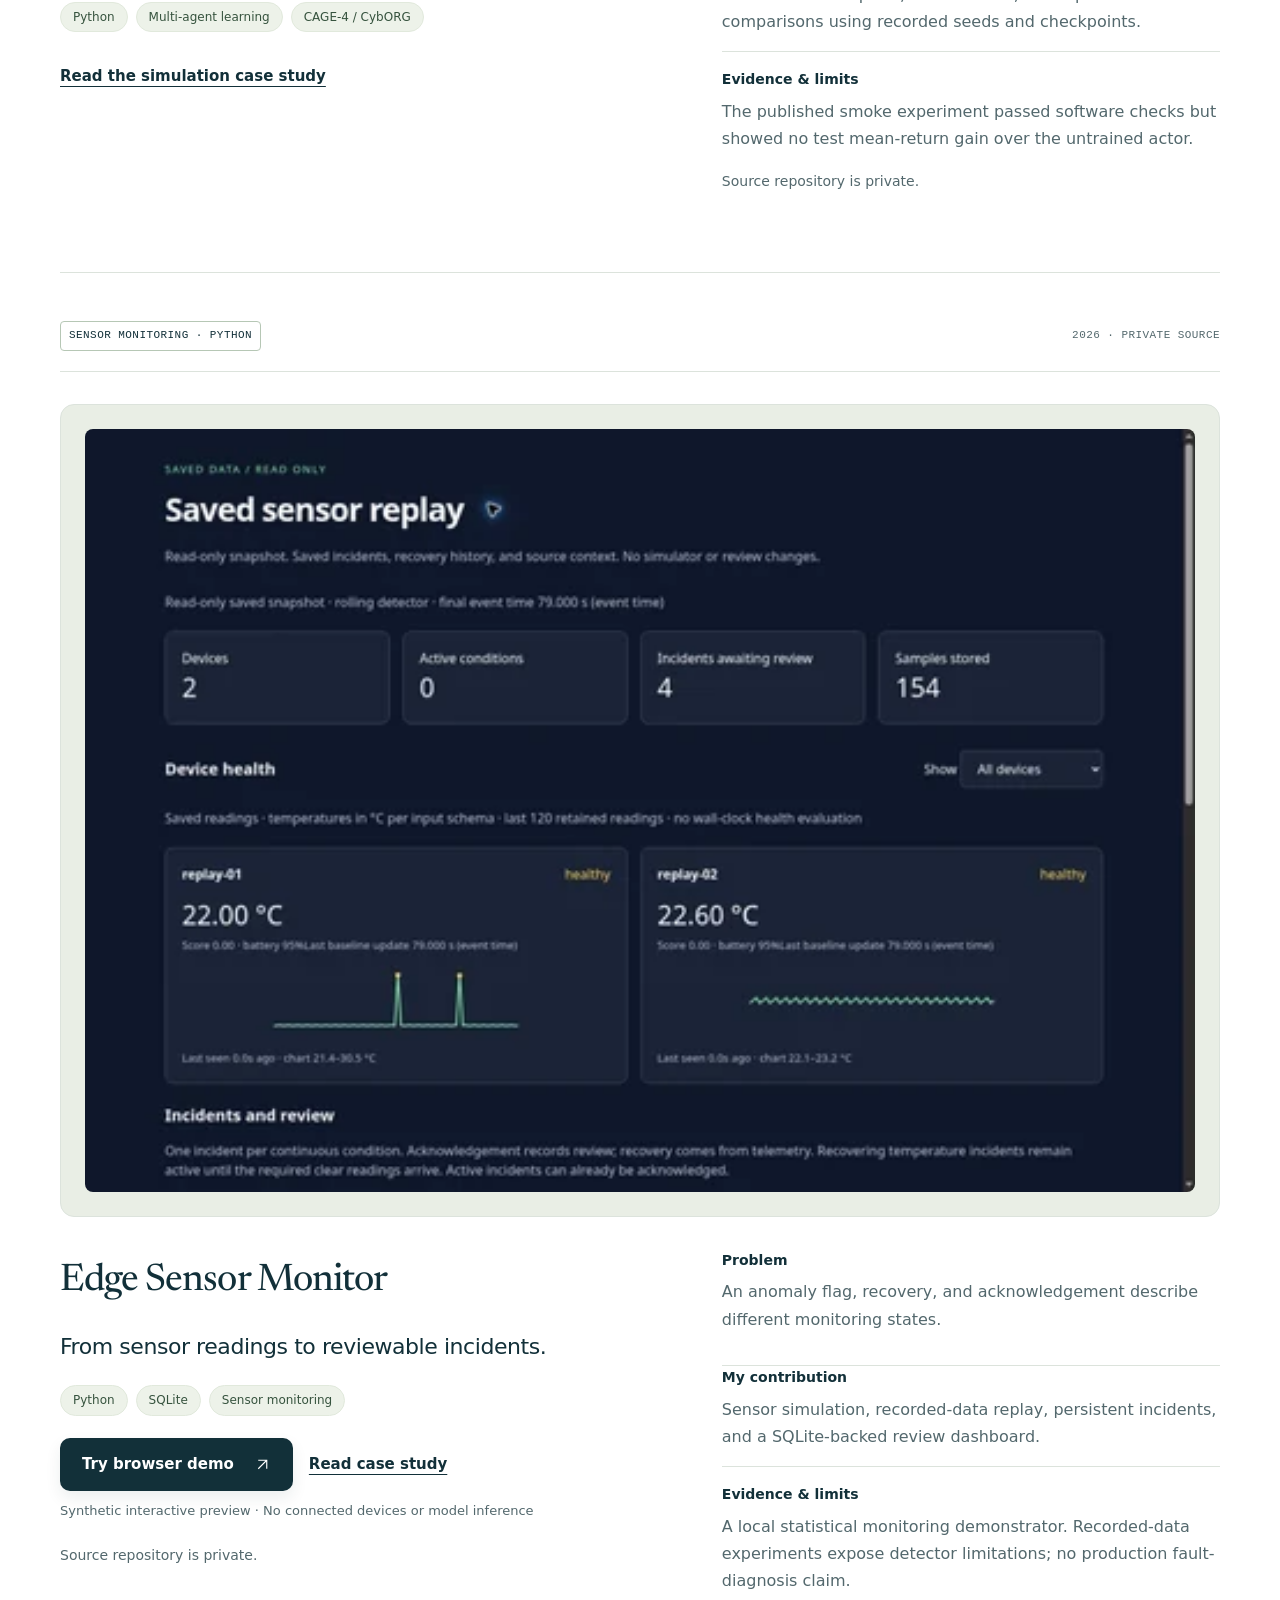
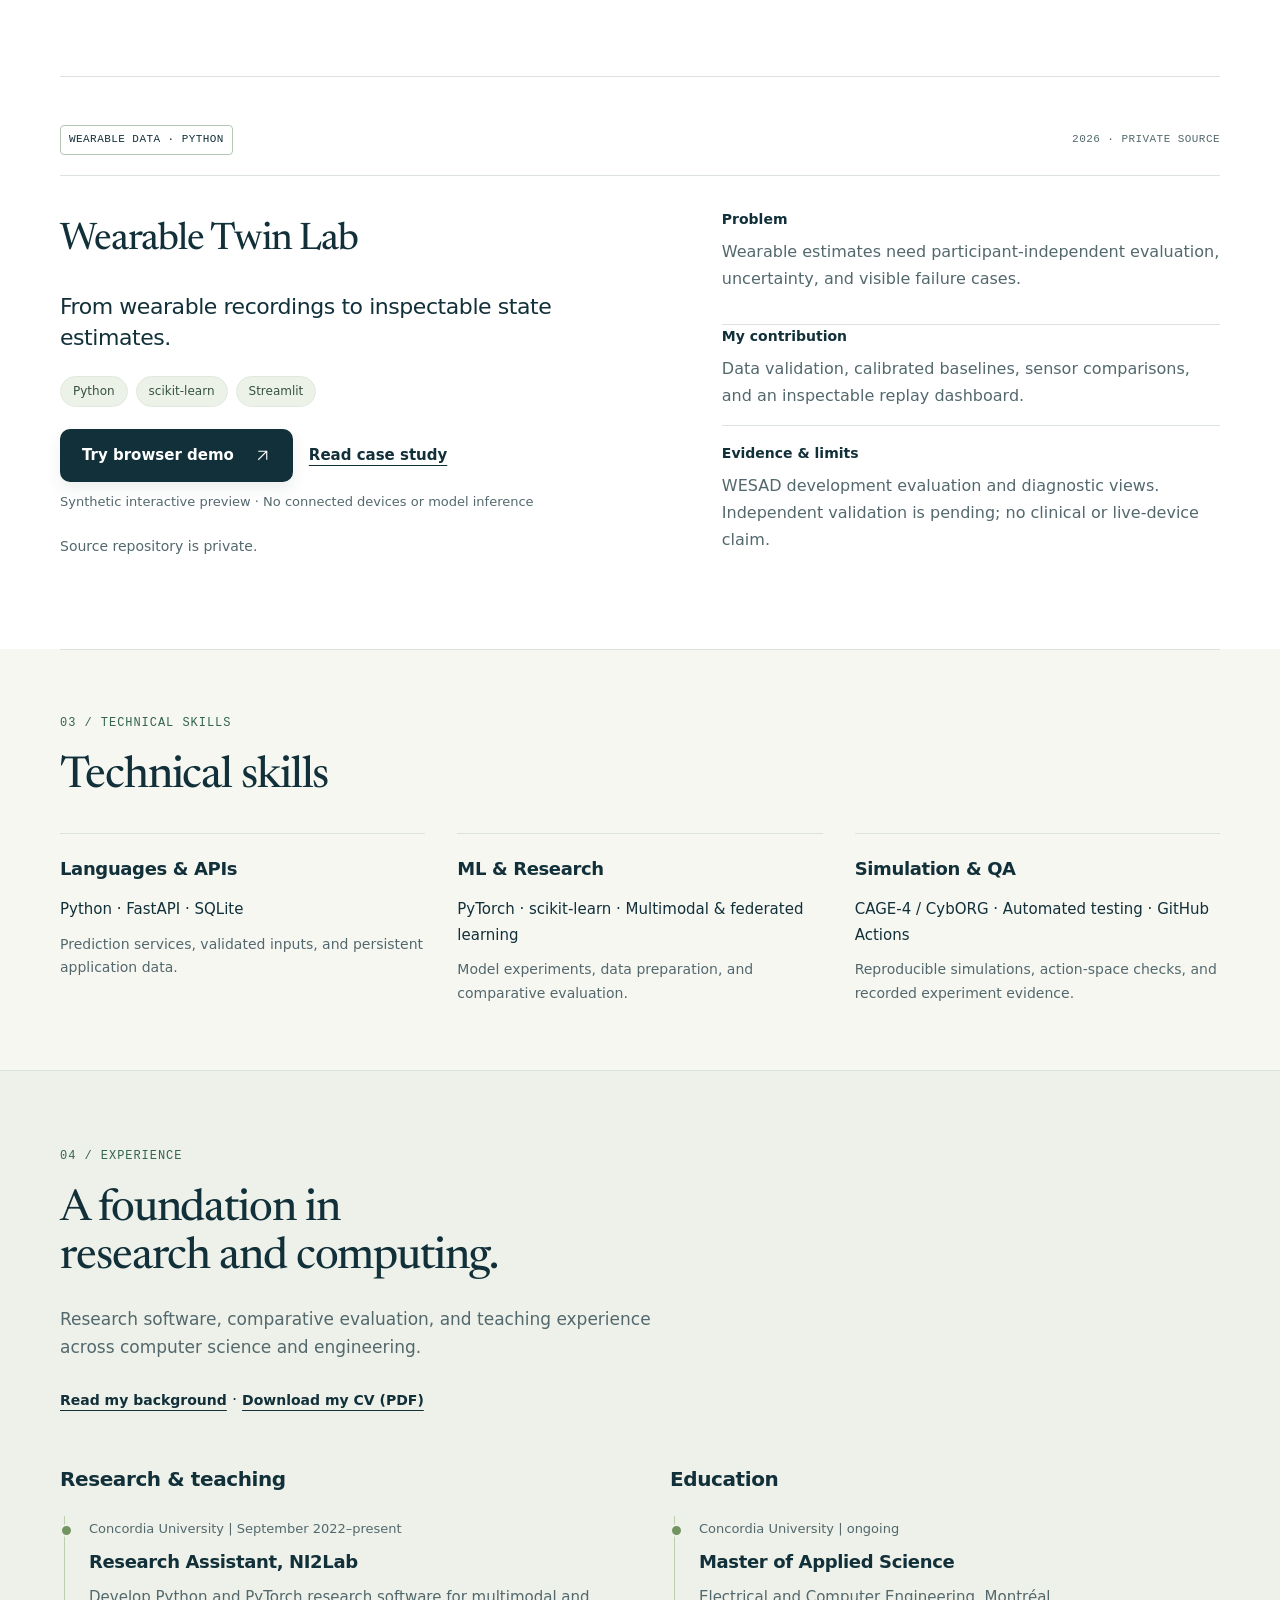
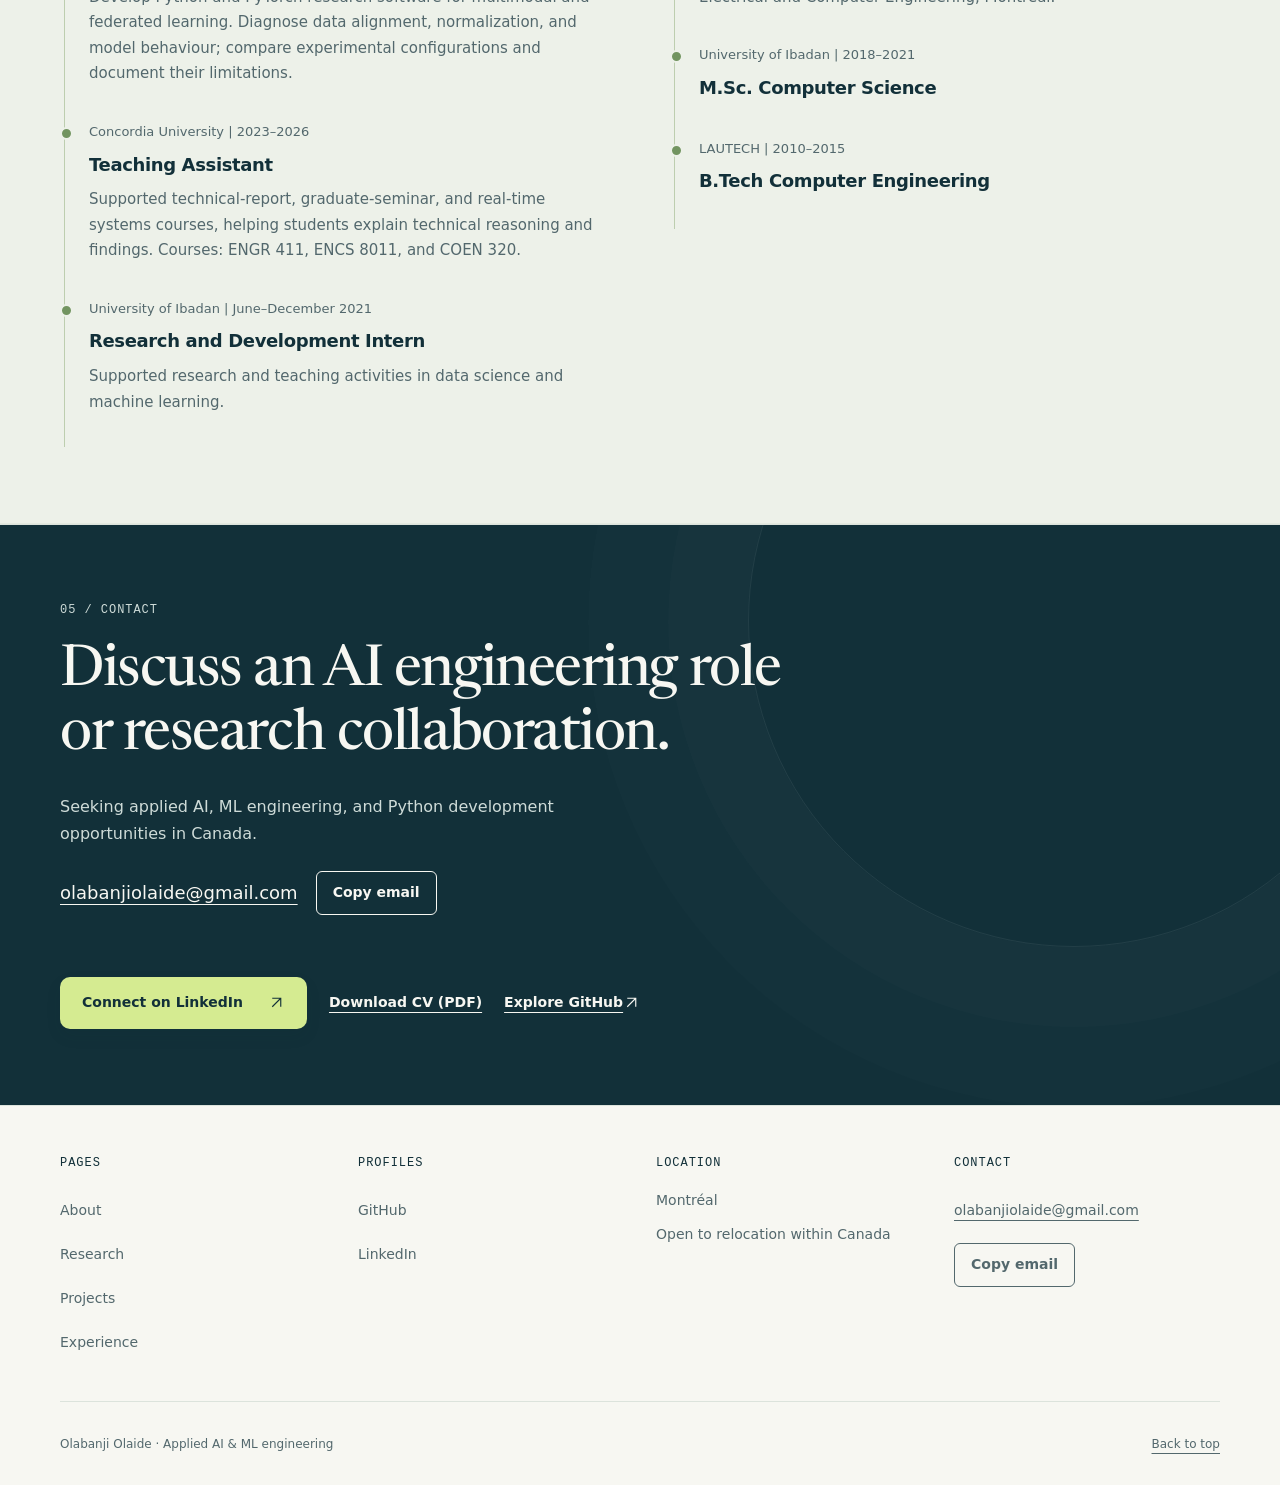
==== commit 531ea8a7: "Add synthetic interactive previews for sensor monitoring and wearable replay" ====
--- a/site/index.html
+++ b/site/index.html
@@ -43,7 +43,7 @@
 <article class="research-row"><span class="research-number" aria-hidden="true">03 /</span><h3>Why it matters</h3><div><p>A useful edge-learning system needs to be assessed beyond prediction quality alone. Studying privacy and resource constraints alongside learning helps identify when an approach is practical, where it struggles, and which trade-offs need further work.</p><p class="theme-detail">Model evaluation · System behaviour · Practical limits</p></div></article>
 </div></div></section>
 <section id="work" class="work"><div class="wrap"><div class="section-heading"><p class="section-kicker">02 / SELECTED WORK</p><h2>Selected engineering projects.</h2><p class="section-intro">Working software, reproducible experiments, and the evidence behind each decision.</p></div>
-<div class="project-showcase"><figure class="project-preview interactive-preview"><div class="project-meta"><span class="project-category">APPLIED ML · PYTHON</span><span>2026 · PUBLIC SOURCE</span></div><div class="preview-topbar"><span>Support Ticket AI</span><a class="preview-demo-link" href="support-ticket-demo.html">Try browser demo <svg class="icon-arrow" viewBox="0 0 24 24" fill="none" stroke="currentColor" stroke-width="1.6" aria-hidden="true"><path d="M6 18 18 6M6 6h12v12"/></svg></a></div><div class="preview-controls" role="group" aria-label="Choose a project screenshot" hidden><button type="button" data-view="workspace" aria-pressed="true" aria-controls="project-screen">Workspace</button><button type="button" data-view="requests" aria-pressed="false" aria-controls="project-screen">All requests</button><button type="button" data-view="resolved" aria-pressed="false" aria-controls="project-screen">Resolved</button></div><div class="preview-stage"><a href="https://github.com/olabanjiolaide/support-ticket-ai" aria-label="Explore Support Ticket AI on GitHub"><img width="1440" height="1394" id="project-screen" src="images/workspace-modern-light-1440.webp" srcset="images/workspace-modern-light-480.webp 480w, images/workspace-modern-light-800.webp 800w, images/workspace-modern-light-1440.webp 1440w" sizes="(max-width: 600px) calc(100vw - 36px), (max-width: 1164px) calc(100vw - 64px), 1100px" alt="Support Ticket AI workspace for reviewing a model suggestion" loading="lazy" decoding="async"></a></div><figcaption id="preview-caption" aria-live="polite">Workspace · Review a model suggestion before confirming a category.</figcaption><p class="preview-disclosure"><a id="preview-full" href="https://raw.githubusercontent.com/olabanjiolaide/support-ticket-ai/main/docs/images/workspace-modern-light.png">View full-size screenshot</a><br>Screenshots from the public project. Explore the repository to run it locally.</p></figure><article class="project"><div><h3>Support Ticket AI</h3><p class="project-lead">Helping a reviewer turn a model suggestion into a confirmed, traceable support request.</p><div class="project-actions"><a class="button project-demo-button" href="support-ticket-demo.html">Try browser demo <svg class="icon-arrow" viewBox="0 0 24 24" fill="none" stroke="currentColor" stroke-width="1.6" aria-hidden="true"><path d="M6 18 18 6M6 6h12v12"/></svg></a><a class="project-case-link" href="support-ticket-ai.html">Read case study</a></div><p class="project-demo-note">Interactive walkthrough · Synthetic examples · No live AI inference</p><div class="tags"><span>Python</span><span>scikit-learn</span><span>FastAPI</span><span>GitHub Actions</span></div><a class="text-link" href="https://github.com/olabanjiolaide/support-ticket-ai">Explore the repository <svg class="icon-arrow" viewBox="0 0 24 24" fill="none" stroke="currentColor" stroke-width="1.6" aria-hidden="true"><path d="M6 18 18 6M6 6h12v12"/></svg></a> · <a class="text-link" href="https://github.com/olabanjiolaide/support-ticket-ai/blob/main/docs/07-running-the-demo.md">Run locally <svg class="icon-arrow" viewBox="0 0 24 24" fill="none" stroke="currentColor" stroke-width="1.6" aria-hidden="true"><path d="M6 18 18 6M6 6h12v12"/></svg></a></div><div class="project-detail"><dl class="project-summary"><div><dt>Problem</dt><dd>Ambiguous or multi-need requests can be misrepresented by a single category.</dd></div><div><dt>My contribution</dt><dd>Python prediction services, saved-request review, and experiments separating evidence grouping from clarification.</dd></div><div><dt>Evidence &amp; limits</dt><dd>A 12-message development run produced valid structures but retained category, role, and question errors. Human review remains required.</dd></div></dl><a class="text-link" href="support-ticket-ai.html#current-development">Read the latest experiment</a></div></article></div><article class="project-secondary" aria-labelledby="tridecept-title"><div class="project-meta"><span class="project-category">MULTI-AGENT SIMULATION</span><span>2026 · PRIVATE SOURCE</span></div><a class="tri-project-preview" href="tridecept-marl.html" aria-label="Read the TriDecept-MARL simulation case study"><img src="images/tridecept-results-viewer-1348.webp" srcset="images/tridecept-results-viewer-480.webp 480w, images/tridecept-results-viewer-800.webp 800w, images/tridecept-results-viewer-1348.webp 1348w" sizes="(max-width: 600px) calc(100vw - 36px), (max-width: 1164px) calc(100vw - 64px), 1100px" width="1348" height="926" alt="TriDecept recorded-results viewer comparing trained, untrained, and Analyse–Restore policies on the historical v0.6 smoke experiment" loading="lazy" decoding="async"></a><div><h3 id="tridecept-title">TriDecept-MARL</h3><p class="project-lead">Testing defensive policies in a reproducible network simulator.</p><div class="tags"><span>Python</span><span>Multi-agent learning</span><span>CAGE-4 / CybORG</span></div><a class="text-link" href="tridecept-marl.html">Read the simulation case study</a></div><div><dl class="project-summary"><div><dt>Problem</dt><dd>Defensive policy comparisons depend on correct action semantics and matched simulation settings.</dd></div><div><dt>My contribution</dt><dd>Environment adapters, action audits, and reproducible comparisons using recorded seeds and checkpoints.</dd></div><div><dt>Evidence &amp; limits</dt><dd>The published smoke experiment passed software checks but showed no test mean-return gain over the untrained actor.</dd></div></dl><p class="private-source">Source repository is private.</p></div></article><article class="project-secondary edge-project" aria-labelledby="edge-project-title"><div class="project-meta"><span class="project-category">SENSOR MONITORING · PYTHON</span><span>2026 · PRIVATE SOURCE</span></div><a class="edge-project-preview" href="edge-sensor-monitor.html" aria-label="Read the Edge Sensor Monitor project overview"><img src="images/edge-sensor-dashboard-1348.webp" srcset="images/edge-sensor-dashboard-480.webp 480w, images/edge-sensor-dashboard-800.webp 800w, images/edge-sensor-dashboard-1348.webp 1348w" sizes="(max-width: 600px) calc(100vw - 36px), (max-width: 1164px) calc(100vw - 64px), 1100px" width="1348" height="926" alt="Edge Sensor Monitor read-only dashboard showing synthetic replay fleet metrics and device temperature charts" loading="lazy" decoding="async"></a><div><h3 id="edge-project-title">Edge Sensor Monitor</h3><p class="project-lead">From sensor readings to reviewable incidents.</p><div class="tags"><span>Python</span><span>SQLite</span><span>Sensor monitoring</span></div><a class="text-link" href="edge-sensor-monitor.html">Read the project overview</a><p class="private-source">Source repository is private.</p></div><div><dl class="project-summary"><div><dt>Problem</dt><dd>An anomaly flag, recovery, and acknowledgement describe different monitoring states.</dd></div><div><dt>My contribution</dt><dd>Sensor simulation, recorded-data replay, persistent incidents, and a SQLite-backed review dashboard.</dd></div><div><dt>Evidence &amp; limits</dt><dd>A local statistical monitoring demonstrator. Recorded-data experiments expose detector limitations; no production fault-diagnosis claim.</dd></div></dl></div></article><article class="project-secondary wearable-project" aria-labelledby="wearable-title"><div class="project-meta"><span class="project-category">WEARABLE DATA · PYTHON</span><span>2026 · PRIVATE SOURCE</span></div><div><h3 id="wearable-title">Wearable Twin Lab</h3><p class="project-lead">From wearable recordings to inspectable state estimates.</p><div class="tags"><span>Python</span><span>scikit-learn</span><span>Streamlit</span></div><a class="text-link" href="wearable-twin-lab.html">Read the wearable-data case study</a><p class="private-source">Source repository is private.</p></div><div><dl class="project-summary"><div><dt>Problem</dt><dd>Wearable estimates need participant-independent evaluation, uncertainty, and visible failure cases.</dd></div><div><dt>My contribution</dt><dd>Data validation, calibrated baselines, sensor comparisons, and an inspectable replay dashboard.</dd></div><div><dt>Evidence &amp; limits</dt><dd>WESAD development evaluation and diagnostic views. Independent validation is pending; no clinical or live-device claim.</dd></div></dl></div></article></div></section>
+<div class="project-showcase"><figure class="project-preview interactive-preview"><div class="project-meta"><span class="project-category">APPLIED ML · PYTHON</span><span>2026 · PUBLIC SOURCE</span></div><div class="preview-topbar"><span>Support Ticket AI</span><a class="preview-demo-link" href="support-ticket-demo.html">Try browser demo <svg class="icon-arrow" viewBox="0 0 24 24" fill="none" stroke="currentColor" stroke-width="1.6" aria-hidden="true"><path d="M6 18 18 6M6 6h12v12"/></svg></a></div><div class="preview-controls" role="group" aria-label="Choose a project screenshot" hidden><button type="button" data-view="workspace" aria-pressed="true" aria-controls="project-screen">Workspace</button><button type="button" data-view="requests" aria-pressed="false" aria-controls="project-screen">All requests</button><button type="button" data-view="resolved" aria-pressed="false" aria-controls="project-screen">Resolved</button></div><div class="preview-stage"><a href="https://github.com/olabanjiolaide/support-ticket-ai" aria-label="Explore Support Ticket AI on GitHub"><img width="1440" height="1394" id="project-screen" src="images/workspace-modern-light-1440.webp" srcset="images/workspace-modern-light-480.webp 480w, images/workspace-modern-light-800.webp 800w, images/workspace-modern-light-1440.webp 1440w" sizes="(max-width: 600px) calc(100vw - 36px), (max-width: 1164px) calc(100vw - 64px), 1100px" alt="Support Ticket AI workspace for reviewing a model suggestion" loading="lazy" decoding="async"></a></div><figcaption id="preview-caption" aria-live="polite">Workspace · Review a model suggestion before confirming a category.</figcaption><p class="preview-disclosure"><a id="preview-full" href="https://raw.githubusercontent.com/olabanjiolaide/support-ticket-ai/main/docs/images/workspace-modern-light.png">View full-size screenshot</a><br>Screenshots from the public project. Explore the repository to run it locally.</p></figure><article class="project"><div><h3>Support Ticket AI</h3><p class="project-lead">Helping a reviewer turn a model suggestion into a confirmed, traceable support request.</p><div class="project-actions"><a class="button project-demo-button" href="support-ticket-demo.html">Try browser demo <svg class="icon-arrow" viewBox="0 0 24 24" fill="none" stroke="currentColor" stroke-width="1.6" aria-hidden="true"><path d="M6 18 18 6M6 6h12v12"/></svg></a><a class="project-case-link" href="support-ticket-ai.html">Read case study</a></div><p class="project-demo-note">Interactive walkthrough · Synthetic examples · No live AI inference</p><div class="tags"><span>Python</span><span>scikit-learn</span><span>FastAPI</span><span>GitHub Actions</span></div><a class="text-link" href="https://github.com/olabanjiolaide/support-ticket-ai">Explore the repository <svg class="icon-arrow" viewBox="0 0 24 24" fill="none" stroke="currentColor" stroke-width="1.6" aria-hidden="true"><path d="M6 18 18 6M6 6h12v12"/></svg></a> · <a class="text-link" href="https://github.com/olabanjiolaide/support-ticket-ai/blob/main/docs/07-running-the-demo.md">Run locally <svg class="icon-arrow" viewBox="0 0 24 24" fill="none" stroke="currentColor" stroke-width="1.6" aria-hidden="true"><path d="M6 18 18 6M6 6h12v12"/></svg></a></div><div class="project-detail"><dl class="project-summary"><div><dt>Problem</dt><dd>Ambiguous or multi-need requests can be misrepresented by a single category.</dd></div><div><dt>My contribution</dt><dd>Python prediction services, saved-request review, and experiments separating evidence grouping from clarification.</dd></div><div><dt>Evidence &amp; limits</dt><dd>A 12-message development run produced valid structures but retained category, role, and question errors. Human review remains required.</dd></div></dl><a class="text-link" href="support-ticket-ai.html#current-development">Read the latest experiment</a></div></article></div><article class="project-secondary" aria-labelledby="tridecept-title"><div class="project-meta"><span class="project-category">MULTI-AGENT SIMULATION</span><span>2026 · PRIVATE SOURCE</span></div><a class="tri-project-preview" href="tridecept-marl.html" aria-label="Read the TriDecept-MARL simulation case study"><img src="images/tridecept-results-viewer-1348.webp" srcset="images/tridecept-results-viewer-480.webp 480w, images/tridecept-results-viewer-800.webp 800w, images/tridecept-results-viewer-1348.webp 1348w" sizes="(max-width: 600px) calc(100vw - 36px), (max-width: 1164px) calc(100vw - 64px), 1100px" width="1348" height="926" alt="TriDecept recorded-results viewer comparing trained, untrained, and Analyse–Restore policies on the historical v0.6 smoke experiment" loading="lazy" decoding="async"></a><div><h3 id="tridecept-title">TriDecept-MARL</h3><p class="project-lead">Testing defensive policies in a reproducible network simulator.</p><div class="tags"><span>Python</span><span>Multi-agent learning</span><span>CAGE-4 / CybORG</span></div><a class="text-link" href="tridecept-marl.html">Read the simulation case study</a></div><div><dl class="project-summary"><div><dt>Problem</dt><dd>Defensive policy comparisons depend on correct action semantics and matched simulation settings.</dd></div><div><dt>My contribution</dt><dd>Environment adapters, action audits, and reproducible comparisons using recorded seeds and checkpoints.</dd></div><div><dt>Evidence &amp; limits</dt><dd>The published smoke experiment passed software checks but showed no test mean-return gain over the untrained actor.</dd></div></dl><p class="private-source">Source repository is private.</p></div></article><article class="project-secondary edge-project" aria-labelledby="edge-project-title"><div class="project-meta"><span class="project-category">SENSOR MONITORING · PYTHON</span><span>2026 · PRIVATE SOURCE</span></div><a class="edge-project-preview" href="edge-sensor-monitor.html" aria-label="Read the Edge Sensor Monitor project overview"><img src="images/edge-sensor-dashboard-1348.webp" srcset="images/edge-sensor-dashboard-480.webp 480w, images/edge-sensor-dashboard-800.webp 800w, images/edge-sensor-dashboard-1348.webp 1348w" sizes="(max-width: 600px) calc(100vw - 36px), (max-width: 1164px) calc(100vw - 64px), 1100px" width="1348" height="926" alt="Edge Sensor Monitor read-only dashboard showing synthetic replay fleet metrics and device temperature charts" loading="lazy" decoding="async"></a><div><h3 id="edge-project-title">Edge Sensor Monitor</h3><p class="project-lead">From sensor readings to reviewable incidents.</p><div class="tags"><span>Python</span><span>SQLite</span><span>Sensor monitoring</span></div><div class="project-actions"><a class="button project-demo-button" href="edge-sensor-demo.html">Try browser demo <svg class="icon-arrow" viewBox="0 0 24 24" fill="none" stroke="currentColor" stroke-width="1.6" aria-hidden="true"><path d="M6 18 18 6M6 6h12v12"/></svg></a><a class="project-case-link" href="edge-sensor-monitor.html">Read case study</a></div><p class="project-demo-note">Synthetic interactive preview · No connected devices or model inference</p><p class="private-source">Source repository is private.</p></div><div><dl class="project-summary"><div><dt>Problem</dt><dd>An anomaly flag, recovery, and acknowledgement describe different monitoring states.</dd></div><div><dt>My contribution</dt><dd>Sensor simulation, recorded-data replay, persistent incidents, and a SQLite-backed review dashboard.</dd></div><div><dt>Evidence &amp; limits</dt><dd>A local statistical monitoring demonstrator. Recorded-data experiments expose detector limitations; no production fault-diagnosis claim.</dd></div></dl></div></article><article class="project-secondary wearable-project" aria-labelledby="wearable-title"><div class="project-meta"><span class="project-category">WEARABLE DATA · PYTHON</span><span>2026 · PRIVATE SOURCE</span></div><div><h3 id="wearable-title">Wearable Twin Lab</h3><p class="project-lead">From wearable recordings to inspectable state estimates.</p><div class="tags"><span>Python</span><span>scikit-learn</span><span>Streamlit</span></div><div class="project-actions"><a class="button project-demo-button" href="wearable-twin-demo.html">Try browser demo <svg class="icon-arrow" viewBox="0 0 24 24" fill="none" stroke="currentColor" stroke-width="1.6" aria-hidden="true"><path d="M6 18 18 6M6 6h12v12"/></svg></a><a class="project-case-link" href="wearable-twin-lab.html">Read case study</a></div><p class="project-demo-note">Synthetic interactive preview · No connected devices or model inference</p><p class="private-source">Source repository is private.</p></div><div><dl class="project-summary"><div><dt>Problem</dt><dd>Wearable estimates need participant-independent evaluation, uncertainty, and visible failure cases.</dd></div><div><dt>My contribution</dt><dd>Data validation, calibrated baselines, sensor comparisons, and an inspectable replay dashboard.</dd></div><div><dt>Evidence &amp; limits</dt><dd>WESAD development evaluation and diagnostic views. Independent validation is pending; no clinical or live-device claim.</dd></div></dl></div></article></div></section>
 
 <section id="skills" class="skills-section wrap" aria-labelledby="skills-title"><div class="section-heading"><p class="section-kicker">03 / TECHNICAL SKILLS</p><h2 id="skills-title">Technical skills</h2></div><div class="skills-grid"><div><h3>Languages &amp; APIs</h3><p>Python · FastAPI · SQLite</p><p class="skills-context">Prediction services, validated inputs, and persistent application data.</p></div><div><h3>ML &amp; Research</h3><p>PyTorch · scikit-learn · Multimodal &amp; federated learning</p><p class="skills-context">Model experiments, data preparation, and comparative evaluation.</p></div><div><h3>Simulation &amp; QA</h3><p>CAGE-4 / CybORG · Automated testing · GitHub Actions</p><p class="skills-context">Reproducible simulations, action-space checks, and recorded experiment evidence.</p></div></div></section><section id="experience" class="experience section-band" aria-labelledby="experience-title"><div class="wrap"><div class="section-heading"><p class="section-kicker">04 / EXPERIENCE</p><h2 id="experience-title">A foundation in research and computing.</h2><p class="section-intro">Research software, comparative evaluation, and teaching experience across computer science and engineering.</p><a class="text-link" href="about.html">Read my background</a> · <a class="text-link" href="documents/Olabanji_Olaide_CV.pdf" download>Download my CV (PDF)</a></div><div class="experience-grid"><div><h3>Research &amp; teaching</h3><article class="experience-row"><p class="entry-label">Concordia University | <time datetime="2022-09">September 2022</time>–present</p><h4>Research Assistant, NI2Lab</h4><p>Develop Python and PyTorch research software for multimodal and federated learning. Diagnose data alignment, normalization, and model behaviour; compare experimental configurations and document their limitations.</p></article><article class="experience-row"><p class="entry-label">Concordia University | 2023–2026</p><h4>Teaching Assistant</h4><p>Supported technical-report, graduate-seminar, and real-time systems courses, helping students explain technical reasoning and findings. Courses: ENGR 411, ENCS 8011, and COEN 320.</p></article><article class="experience-row"><p class="entry-label">University of Ibadan | June–December 2021</p><h4>Research and Development Intern</h4><p>Supported research and teaching activities in data science and machine learning.</p></article></div><div><h3>Education</h3><article class="experience-row"><p class="entry-label">Concordia University | ongoing</p><h4>Master of Applied Science</h4><p>Electrical and Computer Engineering, Montréal.</p></article><article class="experience-row"><p class="entry-label">University of Ibadan | 2018–2021</p><h4>M.Sc. Computer Science</h4></article><article class="experience-row"><p class="entry-label">LAUTECH | 2010–2015</p><h4>B.Tech Computer Engineering</h4></article></div></div></div></section><section id="connect" class="connect"><div class="wrap"><p class="section-kicker">05 / CONTACT</p><h2>Discuss an AI engineering role<br>or research collaboration.</h2><p>Seeking applied AI, ML engineering, and Python development opportunities in Canada.</p><div class="email-contact"><a href="mailto:olabanjiolaide@gmail.com">olabanjiolaide@gmail.com</a><button type="button" class="copy-email" hidden>Copy email</button><span class="copy-status" role="status" aria-live="polite"></span></div><div class="actions"><a class="button light" href="https://www.linkedin.com/in/olabanji-olaide-239104b0/">Connect on LinkedIn <svg class="icon-arrow" viewBox="0 0 24 24" fill="none" stroke="currentColor" stroke-width="1.6" aria-hidden="true"><path d="M6 18 18 6M6 6h12v12"/></svg></a><a class="text-link" href="documents/Olabanji_Olaide_CV.pdf" download>Download CV (PDF)</a><a class="text-link" href="https://github.com/olabanjiolaide">Explore GitHub <svg class="icon-arrow" viewBox="0 0 24 24" fill="none" stroke="currentColor" stroke-width="1.6" aria-hidden="true"><path d="M6 18 18 6M6 6h12v12"/></svg></a></div></div></section>
 </main><footer class="site-footer"><div class="wrap footer-grid"><div><h2>Pages</h2><a href="about.html">About</a><a href="#research">Research</a><a href="#work">Projects</a><a href="#experience">Experience</a></div><div><h2>Profiles</h2><a href="https://github.com/olabanjiolaide">GitHub</a><a href="https://www.linkedin.com/in/olabanji-olaide-239104b0/">LinkedIn</a></div><div><h2>Location</h2><p>Montréal</p><p>Open to relocation within Canada</p></div><div><h2>Contact</h2><div class="email-contact"><a href="mailto:olabanjiolaide@gmail.com">olabanjiolaide@gmail.com</a><button type="button" class="copy-email" hidden>Copy email</button><span class="copy-status" role="status" aria-live="polite"></span></div></div></div><div class="wrap footer-bottom"><span>Olabanji Olaide · Applied AI &amp; ML engineering</span><a href="#main">Back to top</a></div></footer>
